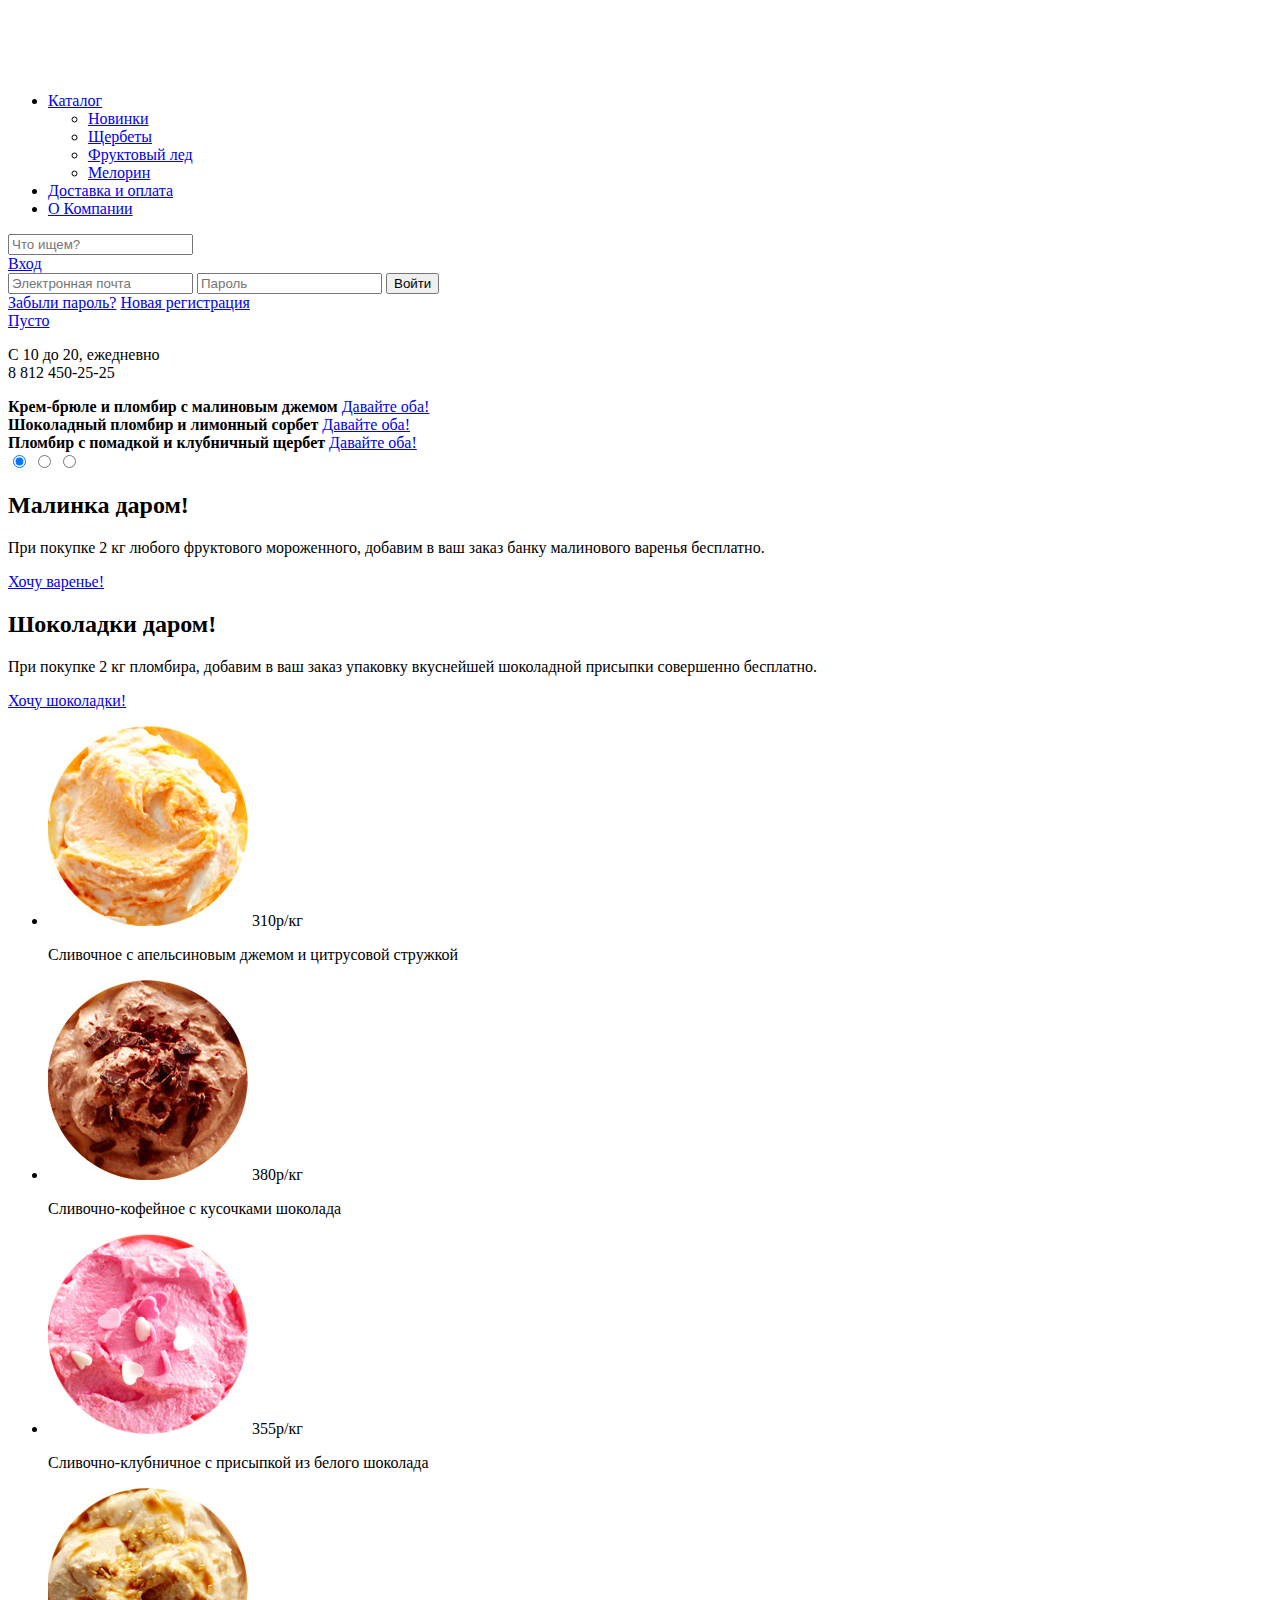
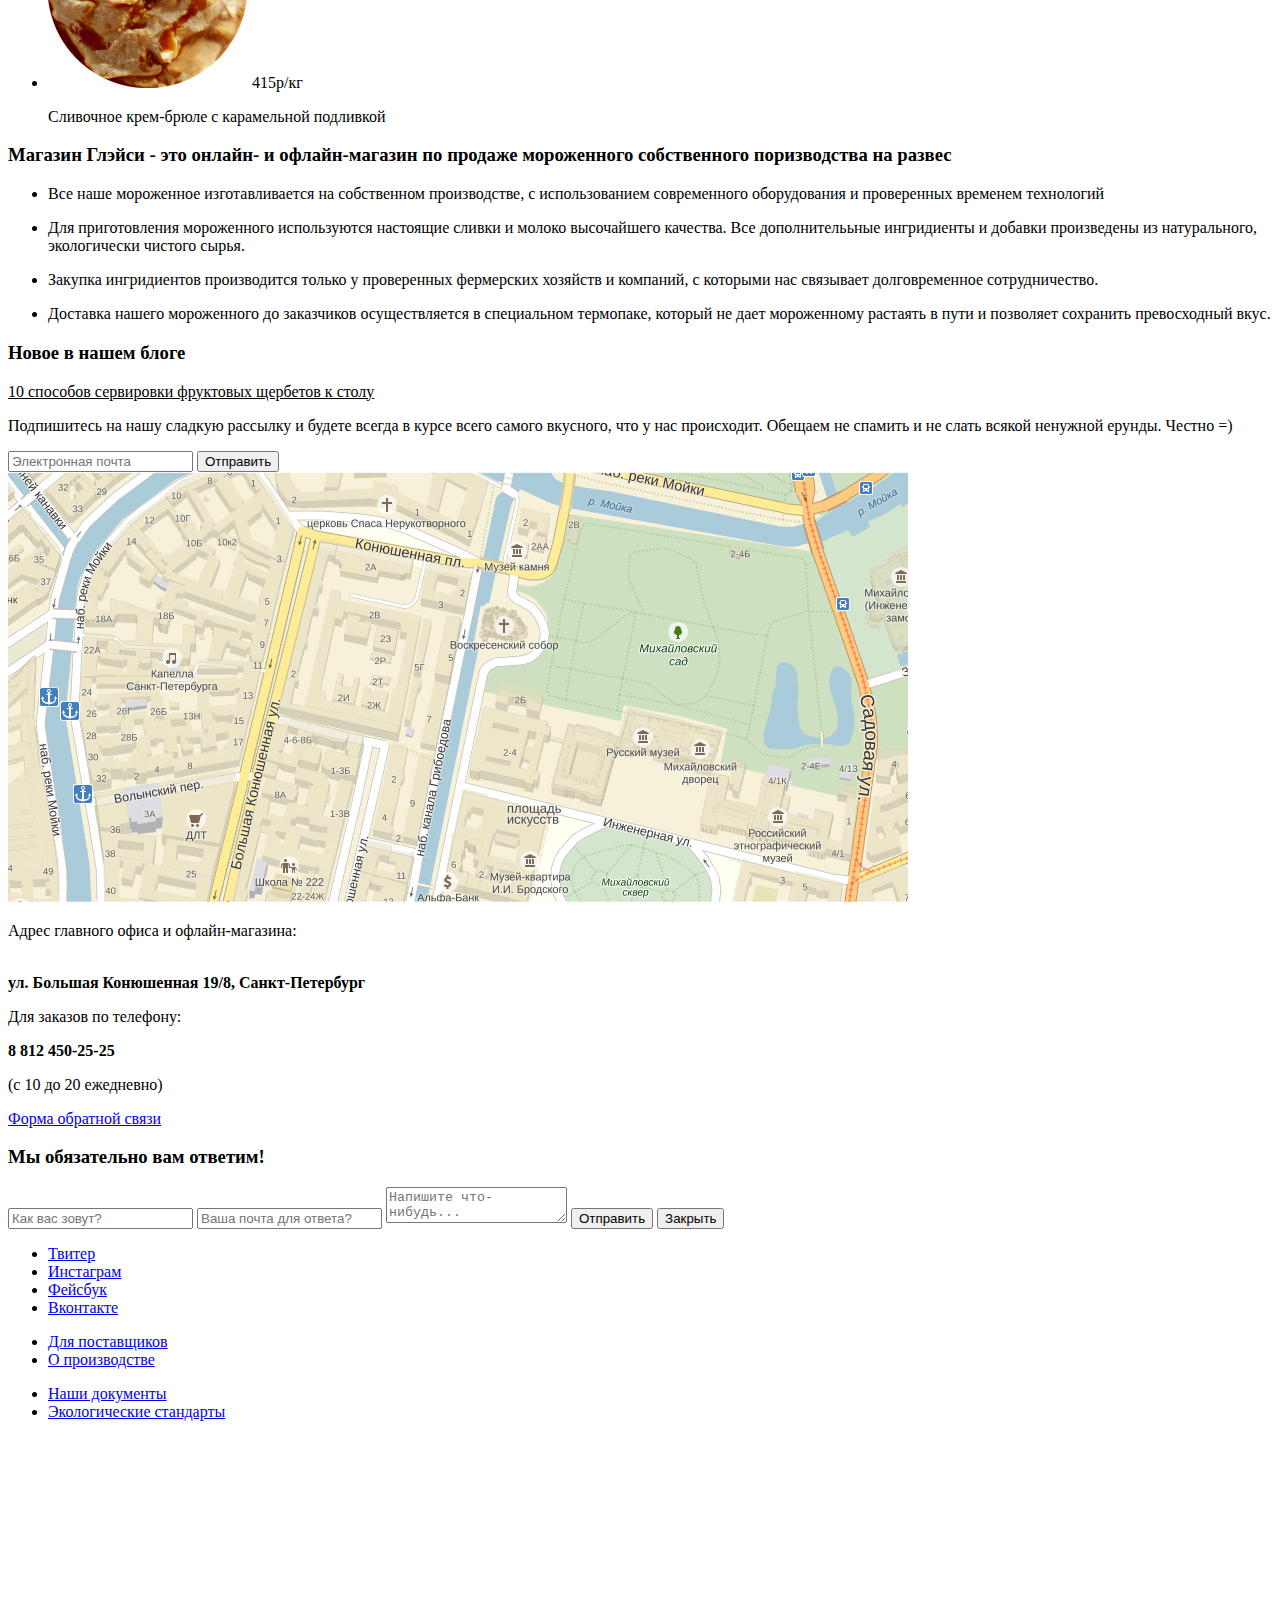
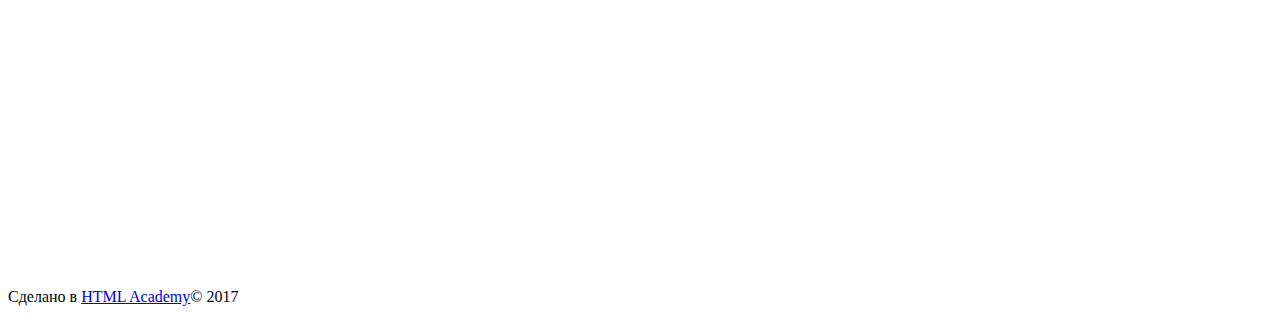
==== index.html @ ea26692b "исправила радиобаттоныы и изменила активность текущей страницы" ====
<!DOCTYPE html>
<html lang="en">
<head>
    <meta charset="UTF-8">
    <meta name="viewport" content="width=device-width, initial-scale=1.0">
    <meta http-equiv="X-UA-Compatible" content="ie=edge">
    <title>Glaccy</title>
    <link rel="stylesheet" href="css/font.css">
    <link rel="stylesheet" href="css/style.css">
</head>

<body>
    <header class="main-header">
        <nav class="main-navigation">
            <a class="main-header-logo">
                <img src="img/logo.svg" alt="Логотип «Glaccy»">
            </a>
            <ul class="site-navigation">
                <li><a href="catalog.html">Каталог</a>
                    <ul class="menu-navigation">
                        <li><a href="#">Новинки</a></li>
                        <li><a href="#">Щербеты</a></li>
                        <li><a href="#">Фруктовый лед</a></li>
                        <li><a href="#">Мелорин</a></li>
                    </ul>
                </li>    
                <li><a href="payment.html">Доставка и оплата</a></li>
                <li><a href="company.html">О Компании</a></li>
            </ul>
            <div class="user-navigation">
                <div class="user-search">
                    <a class="user-search-line" href="#"></a>
                    <div class="search-block">
                        <form action="#" method="POST">
                        <label for="search"><input type="text" name="search" placeholder="Что ищем?"></label>
                        </form>
                    </div>
                </div>
                <div class="user-login">
                    <a class="user-login-button" href="#">Вход</a> 
                        <form action="#" method="POST">
                        <label for="login-email"><input type="email" name="login-email" placeholder="Электронная почта" pattern="([A-z0-9_.-]{1,})@([A-z0-9_.-]{1,}).([A-z]{2,8})" required></label>
                        <label for="login-password"><input type="password" name="login-password" placeholder="Пароль" required></label>
                        <button type="submit">Войти</button>
                        <div class="entry">
                        <span><a href="#">Забыли пароль?</a></span>
                        <span><a href="#">Новая регистрация</a></span>
                        </div>
                        </form>       
                </div>
                <div class="user-cart">
                    <a class="user-cart-line" href="#">Пусто</a>
                </div>
                <div class="contacts-header">
                    <p>С 10 до 20, ежедневно<br><span>8 812 450-25-25</span></p>
                </div>
            </div>
        </nav>
    </header>

    <main class="container">
        <div class="slider-1">
            <b>Крем-брюле и пломбир с малиновым джемом</b>
            <a class="button" href="#">Давайте оба!</a>
        </div>
        <div class="slider-2">
            <b>Шоколадный пломбир и лимонный сорбет</b>
            <a class="button" href="#">Давайте оба!</a>
        </div>
        <div class="slider-3">
            <b>Пломбир с помадкой и клубничный щербет</b>
            <a class="button" href="#">Давайте оба!</a>
        </div>
            <div class="slider-box">
                <label for="toggle"><input type="radio" name="toggle" value="" checked></label>
                <label for="toggle"><input type="radio" name="toggle" value=""></label>
                <label for="toggle"><input type="radio" name="toggle" value=""></label>
            </div>
        <section class="features">
            <div class="features-item">
                <h2>Малинка даром!</h2>
                <p>При покупке 2 кг любого фруктового мороженного, добавим в ваш заказ банку малинового варенья бесплатно.</p>
                <a class="features-item-button" href="#">Хочу варенье!</a>
            </div>
            <div class="features-item">
                <h2>Шоколадки даром!</h2>
                <p>При покупке 2 кг пломбира, добавим в ваш заказ упаковку вкуснейшей шоколадной присыпки совершенно бесплатно.</p>
                <a class="features-item-button" href="#">Хочу шоколадки!</a>
            </div>    
        </section>

        <section class="top">
            <ul class="top-seller">
                <li>
                    <img src="img/1row/1.jpg" widht="200" height="200" alt="Сливочное с апельсиновым джемом">
                    <span class="price">310р/кг</span>
                    <p>Сливочное с апельсиновым джемом и цитрусовой стружкой</p>
                </li>
                <li>
                    <img src="img/1row/2.jpg" width="200" height="200" alt="Сливочно-кофейное">
                    <span class="price">380р/кг</span>
                    <p>Сливочно-кофейное с кусочками шоколада</p>
                </li>
                <li>
                    <img src="img/1row/3.jpg" width="200" height="200" alt="Сливочно-клубничное">
                    <span class="price">355р/кг</span>
                    <p>Сливочно-клубничное с присыпкой из белого шоколада</p>
                </li>
                <li>
                    <img src="img/1row/4.jpg" width="200" height="200" alt="Сливочное крем-брюле">
                    <span class="price">415р/кг</span>
                    <p>Сливочное крем-брюле с карамельной подливкой</p>
                </li>
            </ul>           
        </section>

        <section class="characteristic">
            <h3>Магазин Глэйси - это онлайн- и офлайн-магазин по продаже мороженного собственного поризводства на развес</h3>
            <ul class="characteristic-item">
                <li><p>Все наше мороженное изготавливается на собственном производстве, с использованием современного оборудования и проверенных временем технологий</p></li>
                <li><p>Для приготовления мороженного используются настоящие сливки и молоко высочайшего качества. Все дополнителььные ингридиенты и добавки произведены из натурального, экологически чистого сырья.</p></li>
                <li><p>Закупка ингридиентов производится только у проверенных фермерских хозяйств и компаний, с которыми нас связывает долговременное сотрудничество.</p></li>
                <li><p>Доставка нашего мороженного до заказчиков осуществляется в специальном термопаке, который не дает мороженному растаять в пути и позволяет сохранить превосходный вкус.</p></li>
            </ul>
        </section>
        <article class="lifehack">
                <h3>Новое в нашем блоге</h3>
                <p><u>10 способов сервировки фруктовых щербетов к столу</u></p>
        </article>
        <article class="subs">
            <p>Подпишитесь на нашу сладкую рассылку и будете всегда в курсе всего самого вкусного, что у нас происходит. Обещаем не спамить и не слать всякой ненужной ерунды. Честно =)</p>
            <label for="subs=email"><input type="email" name="subs-email" value="" placeholder="Электронная почта" pattern="([A-z0-9_.-]{1,})@([A-z0-9_.-]{1,}).([A-z]{2,8})"></label>
            <button type="submit">Отправить</button>
        </article>
        <div class="contacts-map">
            <div class="map">
                <img src="img/other/map.jpg" width="900" height="430" alt="карта">
            </div>
                <p>Адрес главного офиса и офлайн-магазина:</p><br>
                <b>ул. Большая Конюшенная 19/8, Санкт-Петербург</b>
                <p>Для заказов по телефону:</p>
                <b>8 812 450-25-25</b><br>
                <p>(с 10 до 20 ежедневно)</p>
            <a class="button" href="#">Форма обратной связи</a>
        </div>

        <section class="feedback">
        <h3>Мы обязательно вам ответим!</h3>    
        <form class="feedback" action="#" method="POST">
        <label for="feedback-name"><input type="text" name="feedback-name" placeholder="Как вас зовут?" required></label>
        <label for="feedback-email"><input type="email" name="feedback-email" placeholder="Ваша почта для ответа?" required pattern="([A-z0-9_.-]{1,})@([A-z0-9_.-]{1,}).([A-z]{2,8})"></label>
        <textarea placeholder="Напишите что-нибудь..."></textarea>
        <button type="submit">Отправить</button>
        <button class="modal-close" type="button">Закрыть</button>
        </form>
        </section>
    </main>

    <footer class="main-footer">
        <ul class="footer-social">
            <li><a class="social-button" href="#">Твитер</a></li>
            <li><a class="social-button" href="#">Инстаграм</a></li>
            <li><a class="social-button" href="#">Фейсбук</a></li>
            <li><a class="social-button" href="#">Вконтакте</a></li>
        </ul>
        <div class="information">
            <ul class="information-user">
                <li><a href="#">Для поставщиков</a></li>
                <li><a href="#">О производстве</a></li>
            </ul>
            <ul class="information-documents">
                <li><a href="#">Наши документы</a></li>
                <li><a href="#">Экологические стандарты</a></li>
            </ul>
        </div>
        <div class="footer-copyright>">
            <a href="#" class="copyright-logo">
                <img src="img/logo-htmlacademy.svg" alt="Логотип HTMLACADEMY">
            </a>
            <p>Сделано в <a href="http://www.htmlacademy.ru">HTML Academy</a>© 2017</p>
        </div>    
    </footer>
    
</body>
</html>
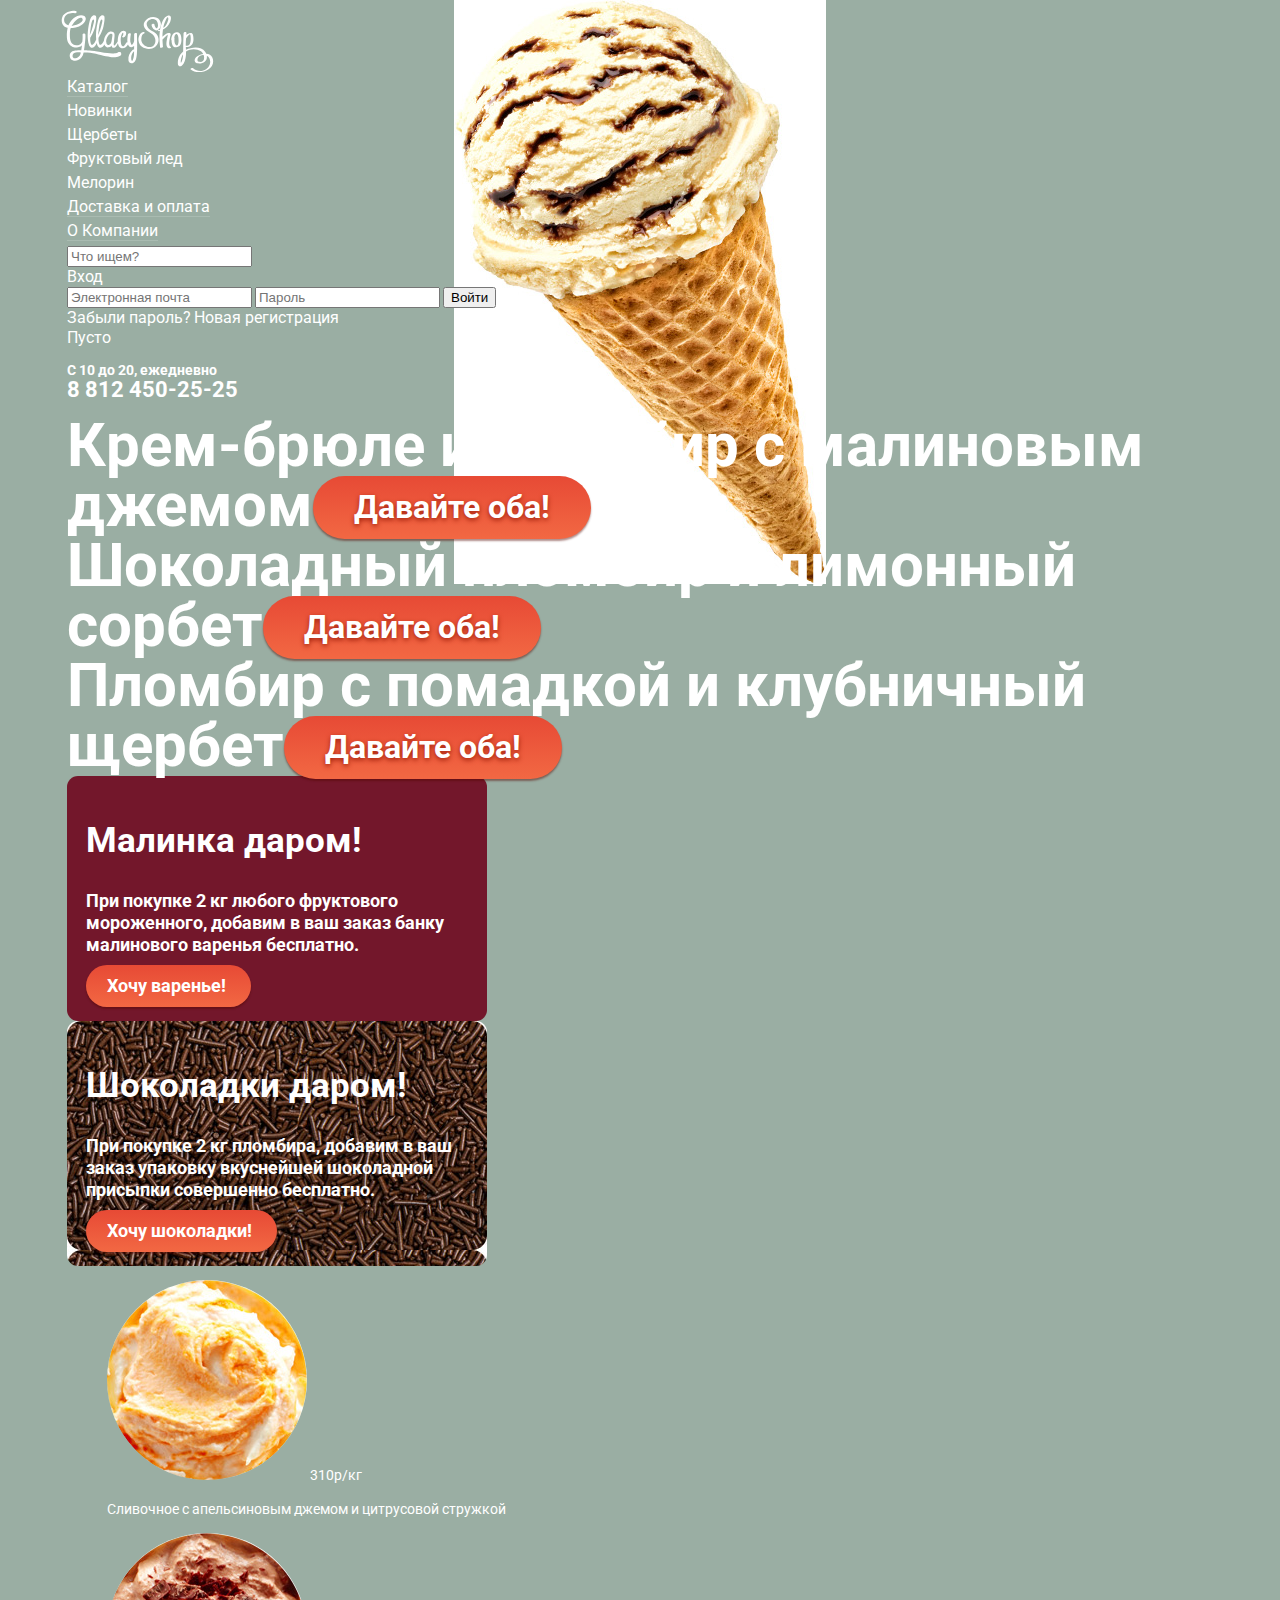
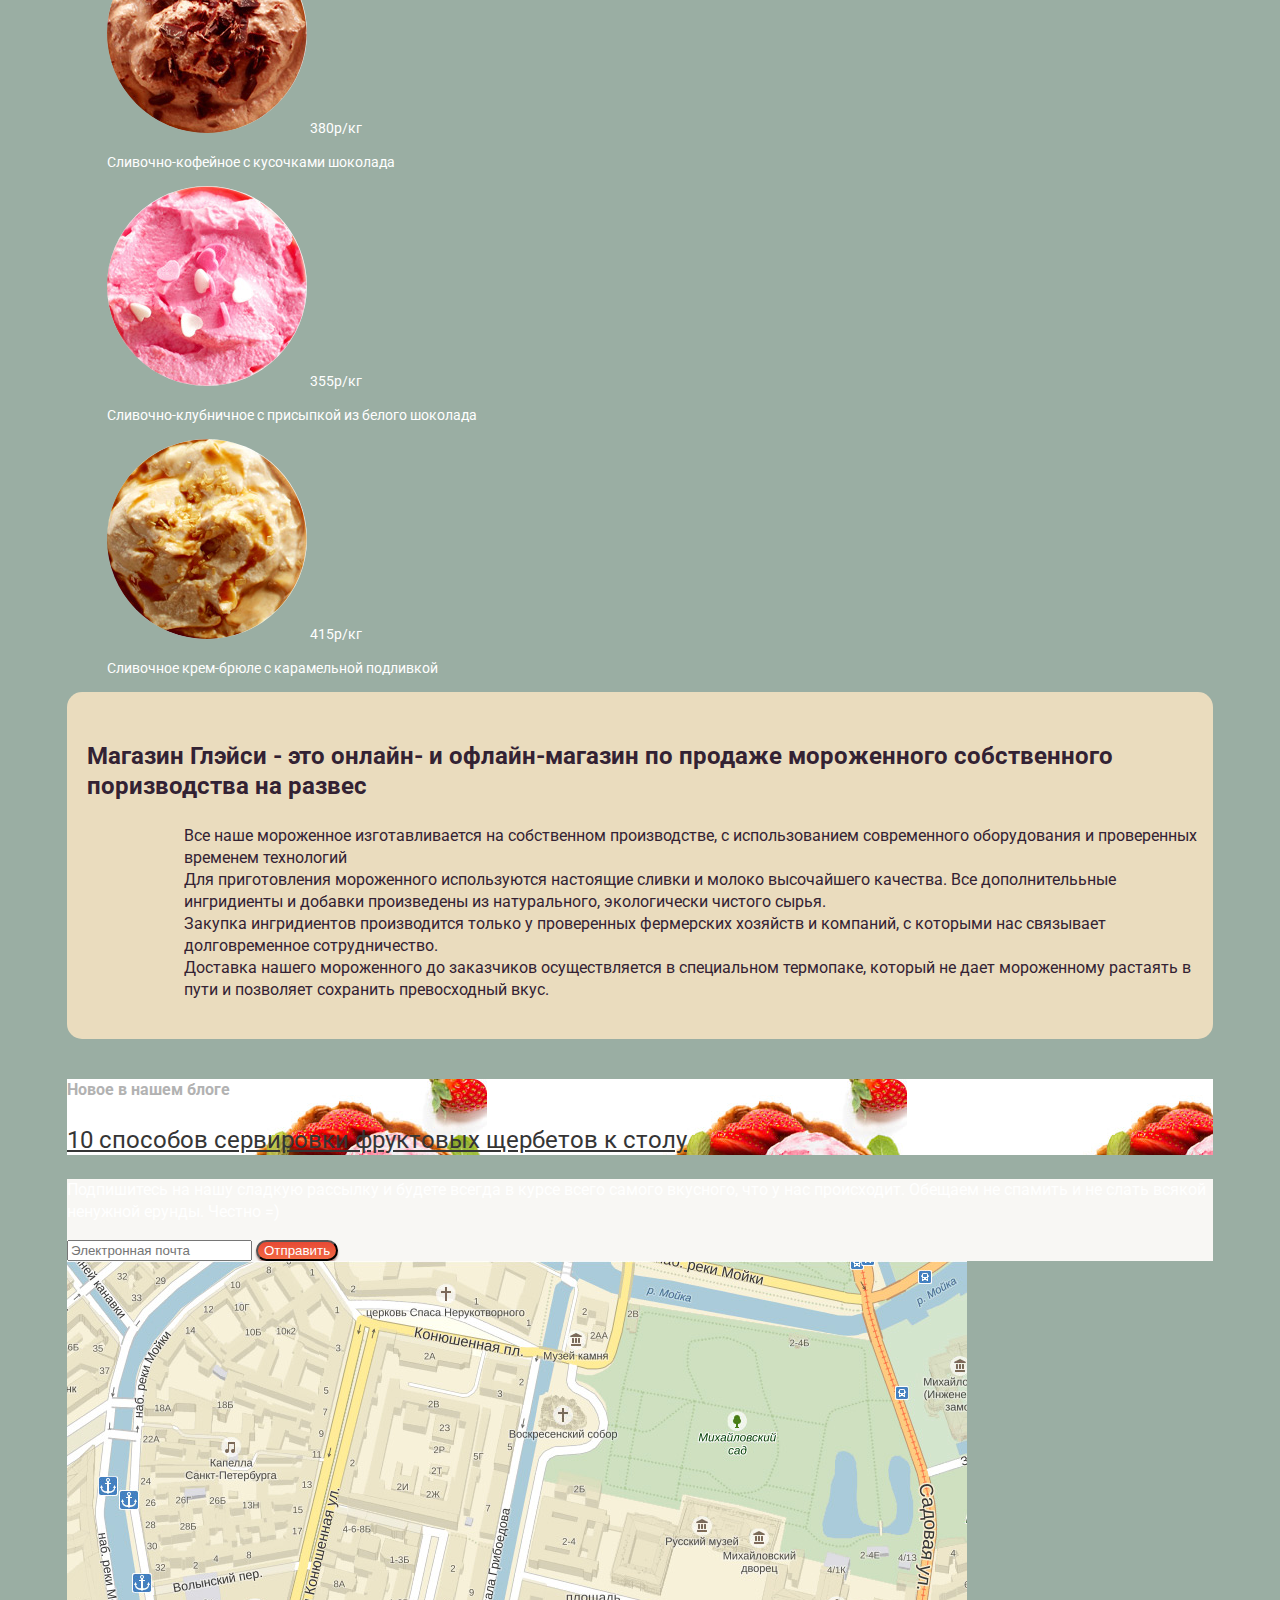
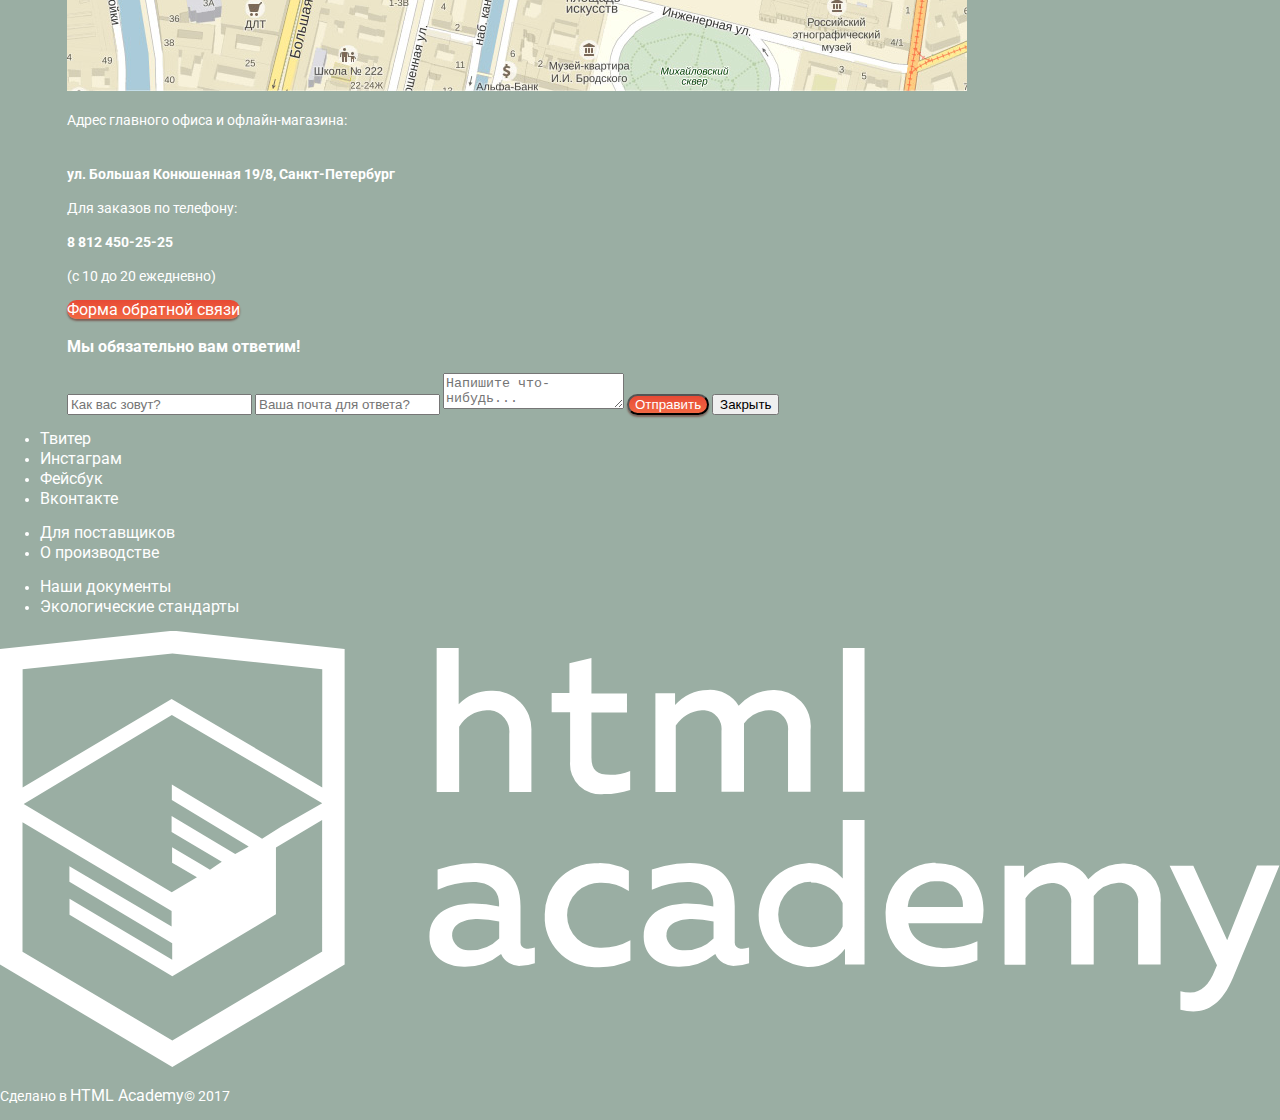
==== commit ce12289d: "добавила картинки, шрифты, normalize.css" ====
--- a/index.html
+++ b/index.html
@@ -5,27 +5,33 @@
     <meta name="viewport" content="width=device-width, initial-scale=1.0">
     <meta http-equiv="X-UA-Compatible" content="ie=edge">
     <title>Glaccy</title>
-    <link rel="stylesheet" href="css/font.css">
+    <!-- <link rel="stylesheet" href="css/normalize.css">-->
     <link rel="stylesheet" href="css/style.css">
+    <link href="https://fonts.googleapis.com/css?family=Roboto" rel="stylesheet">
+    <link href="https://fonts.googleapis.com/css?family=Roboto:500" rel="stylesheet">
+    <link href="https://fonts.googleapis.com/css?family=Roboto:700" rel="stylesheet">
 </head>
-
 <body>
-    <header class="main-header">
+    <input type="radio" class="slider-input" id="sld-1" name="toggle" value="" checked>
+    <input type="radio" class="slider-input" id="sld-2" name="toggle" value="">
+    <input type="radio" class="slider-input" id="sld-3" name="toggle" value="">
+    <div class="site-wrapper">
+    <header class="main-header container">
         <nav class="main-navigation">
             <a class="main-header-logo">
-                <img src="img/logo.svg" alt="Логотип «Glaccy»">
+                <img src="img/logo.svg" width="153" height="63" alt="Логотип «Glaccy»">
             </a>
             <ul class="site-navigation">
-                <li><a href="catalog.html">Каталог</a>
+                <li><a class="active" href="catalog.html">Каталог</a>
                     <ul class="menu-navigation">
-                        <li><a href="#">Новинки</a></li>
-                        <li><a href="#">Щербеты</a></li>
-                        <li><a href="#">Фруктовый лед</a></li>
-                        <li><a href="#">Мелорин</a></li>
+                        <li><a class="menu-novelty" href="#">Новинки</a></li>
+                        <li><a class="menu-sorbet" href="#">Щербеты</a></li>
+                        <li><a class="menu-fruitace" href="#">Фруктовый лед</a></li>
+                        <li><a class="menu-melorin" href="#">Мелорин</a></li>
                     </ul>
                 </li>    
-                <li><a href="payment.html">Доставка и оплата</a></li>
-                <li><a href="company.html">О Компании</a></li>
+                <li><a class="active" href="payment.html">Доставка и оплата</a></li>
+                <li><a class="active" href="company.html">О Компании</a></li>
             </ul>
             <div class="user-navigation">
                 <div class="user-search">
@@ -56,10 +62,10 @@
                 </div>
             </div>
         </nav>
-    </header>
-
-    <main class="container">
-        <div class="slider-1">
+    </header>    
+    <main class="main container">
+        <div class="slider-container">
+            <div class="slider-1">
             <b>Крем-брюле и пломбир с малиновым джемом</b>
             <a class="button" href="#">Давайте оба!</a>
         </div>
@@ -71,24 +77,24 @@
             <b>Пломбир с помадкой и клубничный щербет</b>
             <a class="button" href="#">Давайте оба!</a>
         </div>
-            <div class="slider-box">
-                <label for="toggle"><input type="radio" name="toggle" value="" checked></label>
-                <label for="toggle"><input type="radio" name="toggle" value=""></label>
-                <label for="toggle"><input type="radio" name="toggle" value=""></label>
-            </div>
-        <section class="features">
-            <div class="features-item">
+        <div class="slider-switches">
+            <label for="sld-1"></label>
+            <label for="sld-2"></label>
+            <label for="sld-3"></label>
+        </div>   
+    </div>
+        <div class="features">
+            <section class="features-item">
                 <h2>Малинка даром!</h2>
                 <p>При покупке 2 кг любого фруктового мороженного, добавим в ваш заказ банку малинового варенья бесплатно.</p>
-                <a class="features-item-button" href="#">Хочу варенье!</a>
-            </div>
-            <div class="features-item">
+                <a class="features-button" href="#">Хочу варенье!</a>
+            </section>
+            <section class="features-item">
                 <h2>Шоколадки даром!</h2>
                 <p>При покупке 2 кг пломбира, добавим в ваш заказ упаковку вкуснейшей шоколадной присыпки совершенно бесплатно.</p>
-                <a class="features-item-button" href="#">Хочу шоколадки!</a>
-            </div>    
-        </section>
-
+                <a class="features-button" href="#">Хочу шоколадки!</a>
+            </section>    
+        </div>
         <section class="top">
             <ul class="top-seller">
                 <li>
@@ -113,7 +119,6 @@
                 </li>
             </ul>           
         </section>
-
         <section class="characteristic">
             <h3>Магазин Глэйси - это онлайн- и офлайн-магазин по продаже мороженного собственного поризводства на развес</h3>
             <ul class="characteristic-item">
@@ -130,7 +135,7 @@
         <article class="subs">
             <p>Подпишитесь на нашу сладкую рассылку и будете всегда в курсе всего самого вкусного, что у нас происходит. Обещаем не спамить и не слать всякой ненужной ерунды. Честно =)</p>
             <label for="subs=email"><input type="email" name="subs-email" value="" placeholder="Электронная почта" pattern="([A-z0-9_.-]{1,})@([A-z0-9_.-]{1,}).([A-z]{2,8})"></label>
-            <button type="submit">Отправить</button>
+            <button class="subs-button" type="submit">Отправить</button>
         </article>
         <div class="contacts-map">
             <div class="map">
@@ -141,21 +146,19 @@
                 <p>Для заказов по телефону:</p>
                 <b>8 812 450-25-25</b><br>
                 <p>(с 10 до 20 ежедневно)</p>
-            <a class="button" href="#">Форма обратной связи</a>
+            <a class="form-button" href="#">Форма обратной связи</a>
         </div>
-
         <section class="feedback">
         <h3>Мы обязательно вам ответим!</h3>    
         <form class="feedback" action="#" method="POST">
         <label for="feedback-name"><input type="text" name="feedback-name" placeholder="Как вас зовут?" required></label>
         <label for="feedback-email"><input type="email" name="feedback-email" placeholder="Ваша почта для ответа?" required pattern="([A-z0-9_.-]{1,})@([A-z0-9_.-]{1,}).([A-z]{2,8})"></label>
         <textarea placeholder="Напишите что-нибудь..."></textarea>
-        <button type="submit">Отправить</button>
+        <button class="button" type="submit">Отправить</button>
         <button class="modal-close" type="button">Закрыть</button>
         </form>
         </section>
     </main>
-
     <footer class="main-footer">
         <ul class="footer-social">
             <li><a class="social-button" href="#">Твитер</a></li>
@@ -173,6 +176,7 @@
                 <li><a href="#">Экологические стандарты</a></li>
             </ul>
         </div>
+
         <div class="footer-copyright>">
             <a href="#" class="copyright-logo">
                 <img src="img/logo-htmlacademy.svg" alt="Логотип HTMLACADEMY">
@@ -180,6 +184,6 @@
             <p>Сделано в <a href="http://www.htmlacademy.ru">HTML Academy</a>© 2017</p>
         </div>    
     </footer>
-    
+    </div>
 </body>
 </html>--- a/css/style.css
+++ b/css/style.css
@@ -0,0 +1,277 @@
+
+body {
+    margin: 0;
+    padding: 0;
+
+    font-family: "Roboto", Arial, sans-serif;
+    font-size: 14px;
+    line-height: 20px;
+    color: #fff;
+    font-weight: normal;
+    background-color: rgba(154, 174, 163, 1);
+}
+
+body > input[type="radio"] {
+    display: none;
+}
+
+.site-wrapper {
+    background-color: rgba(154, 174, 163, 1);
+    background-image: url("../img/other/ice-cream-1.jpg");
+    background-repeat: no-repeat;
+    background-position: top center;
+}
+
+.site-wrapper::before,
+.site-wrapper::after {
+    content: "";
+    visibility: hidden;
+}
+
+.site-wrapper::before,
+.site-wrapper::after {
+    background-color: inherit;
+    background-image: url("../img/other/ice-cream-2.jpg");
+}
+
+.site-wrapper::after {
+    background-color: inherit;
+    background-image: url("../img/ice-creams-3.jpg")
+}
+
+a {
+    font-size: 16px;
+    line-height: 18px;
+    color: white;
+    
+    text-decoration: none;
+}
+
+.active {
+    border-bottom: 1px solid #a9bbb1;
+}
+
+.main-header {
+    padding: 0px;
+    padding-top: 10px;
+    min-height: 35px;
+}
+
+.main-header img {
+    width: 153;
+    height: 63px;
+    margin-left: -6px;
+}
+
+.main-navigation {
+    width: 688px;
+    margin-right: 13px;
+}
+
+.main-navigation ul {
+    margin: 0;
+    padding: 0;
+    font-size: 0;
+}
+
+.main-navigation li {
+    position: relative;
+    min-height: 18px;
+    vertical-align: top;
+}
+
+.main-navigation a {
+    padding: 0px;
+    font-size: 16px;
+    line-height: 18px;
+}
+
+.site-navigation,
+.user-navigation {
+    list-style: none;
+}
+
+.site-navigation a,
+.user-navigation a {
+    color: #fff;
+}
+
+.site-navigation a:hover,
+.site-navigation a:focus,
+.user-navigation a:hover,
+.user-navigation a:focus {
+    color: #000;
+    background-color: #fff;
+} 
+
+.menu-navigation a:hover,
+.menu-navigation a:focus {
+    background-color: rgba(251, 222, 216, 1);
+}
+
+.menu-navigation a:active {
+    background-color: rgba(247, 181, 165, 1);
+} 
+
+
+
+.site-navigation .active:active {
+    color: #000;
+    background-color: #fff;
+    box-shadow: inset 0 1px 1px 1px grey;
+}
+
+.contacts-header p {
+    font-family: "Roboto", Arial, sans-serif;
+    font-size: 14px;
+    line-height: 16px;
+    font-weight: bold;
+}
+
+.contacts-header span {
+    font-family: "Roboto", Arial, sans-serif;
+    font-size: 22px;
+    line-height: 24px;
+    font-weight: bold; 
+}
+
+.slider-1 b,
+.slider-2 b,
+.slider-3 b {
+    font-family: "Roboto", Arial, sans-serif;
+    font-size: 60px;
+    line-height: 60px;
+    font-weight: bold;
+}
+
+.slider-1 .button,
+.slider-2 .button,
+.slider-3 .button {
+    font-family: "Roboto", Arial, sans-serif;
+    font-size: 32px;
+    line-height: 44px;
+    font-weight: 700;
+    color: #fff;
+    background-color: rgba(236, 88, 60, 1);
+    width: 216px;
+    text-shadow: 0px 2px 5px #a0200b;
+    min-height: 31px;
+    position: absolute;
+    padding: 9px 31px 10px 31px;
+}
+
+.button, .features-button, .subs-button, .form-button {
+    text-align: center;
+    background-color: inherit;
+    background-image: linear-gradient(#e74a35, #f26843);
+    border-radius: 50px;
+    box-shadow: 0px 2px 2px 0px rgba(67, 6, 0, 0.36);
+    color: #fff;
+    box-shadow: 0px 2px 2px 0px rgba(85, 8, 0, 0.46);
+}
+
+.features-item {
+    width: 380px;
+    min-height: 190px;
+    padding: 15px 21px 23px 19px;
+}
+
+.features-item:first-child {
+   background-color: #73172b;
+   background-image: url("../img/other/rasberry2.jpg");
+   border-radius: 11px;
+}
+
+.features-item h2 {
+    font-family: "Roboto", Arial, sans-serif;
+    font-size: 35px;
+    line-height: 41px;
+    font-weight: bold;
+}
+
+.features-item p {
+    font-family: "Roboto", Arial, sans-serif;
+    font-size: 18px;
+    line-height: 22px;
+    font-weight: bold;  
+}
+
+.features-item:last-child {
+    background-color: #3a2217;
+    background-image: url("../img/other/choco.jpg");
+    border-radius: 11px;
+}
+
+.features-button {
+    font-size: 18px;
+    line-height: 24px;
+    font-weight: 700;
+    text-align: center;
+    min-height: 24px;
+    padding: 10px 25px 11px 21px;
+}
+
+.top-seller li {
+    list-style: none;
+}
+
+.top-seller li img {
+    border-radius: 50%;
+}
+
+.characteristic {
+    margin-bottom: 40px;
+    padding: 25px 15px 22px 20px;
+    font-size: 16px;
+    line-height: 22px;
+    color: #323;
+    background-color: #eadcbe;
+    background-image: url("../img/other/vaffl.jpg");
+    background-repeat: repeat-x;
+    min-height: 246px;
+    border-radius: 15px;
+}
+
+.characteristic p {
+    margin: 0;
+    padding-left: 57px;
+    background-repeat: no-repeat;
+}
+
+.characteristic h3 {
+    font-size: 24px;
+    line-height: 30px;
+}
+
+.characteristic li {
+    list-style: none;
+}
+
+.lifehack {
+    color: rgb(53, 53, 53);
+    background-image: url("../img/other/strawberry.jpg");
+}
+
+.lifehack h3 {
+    font-size: 16px;
+    line-height: 22px;
+    color: rgb(178, 178, 178);
+}
+
+.lifehack p {
+    font-size: 24px;
+    line-height: 30px;
+}
+
+.subs {
+    font-size: 16px;
+    line-height: 22px;
+    background-color: #f8f7f4;
+    background-image: url("../img/other/newsletter-mail.png");
+}
+
+.container {
+    width: 1146px;
+    margin: 0 auto;
+  }
+  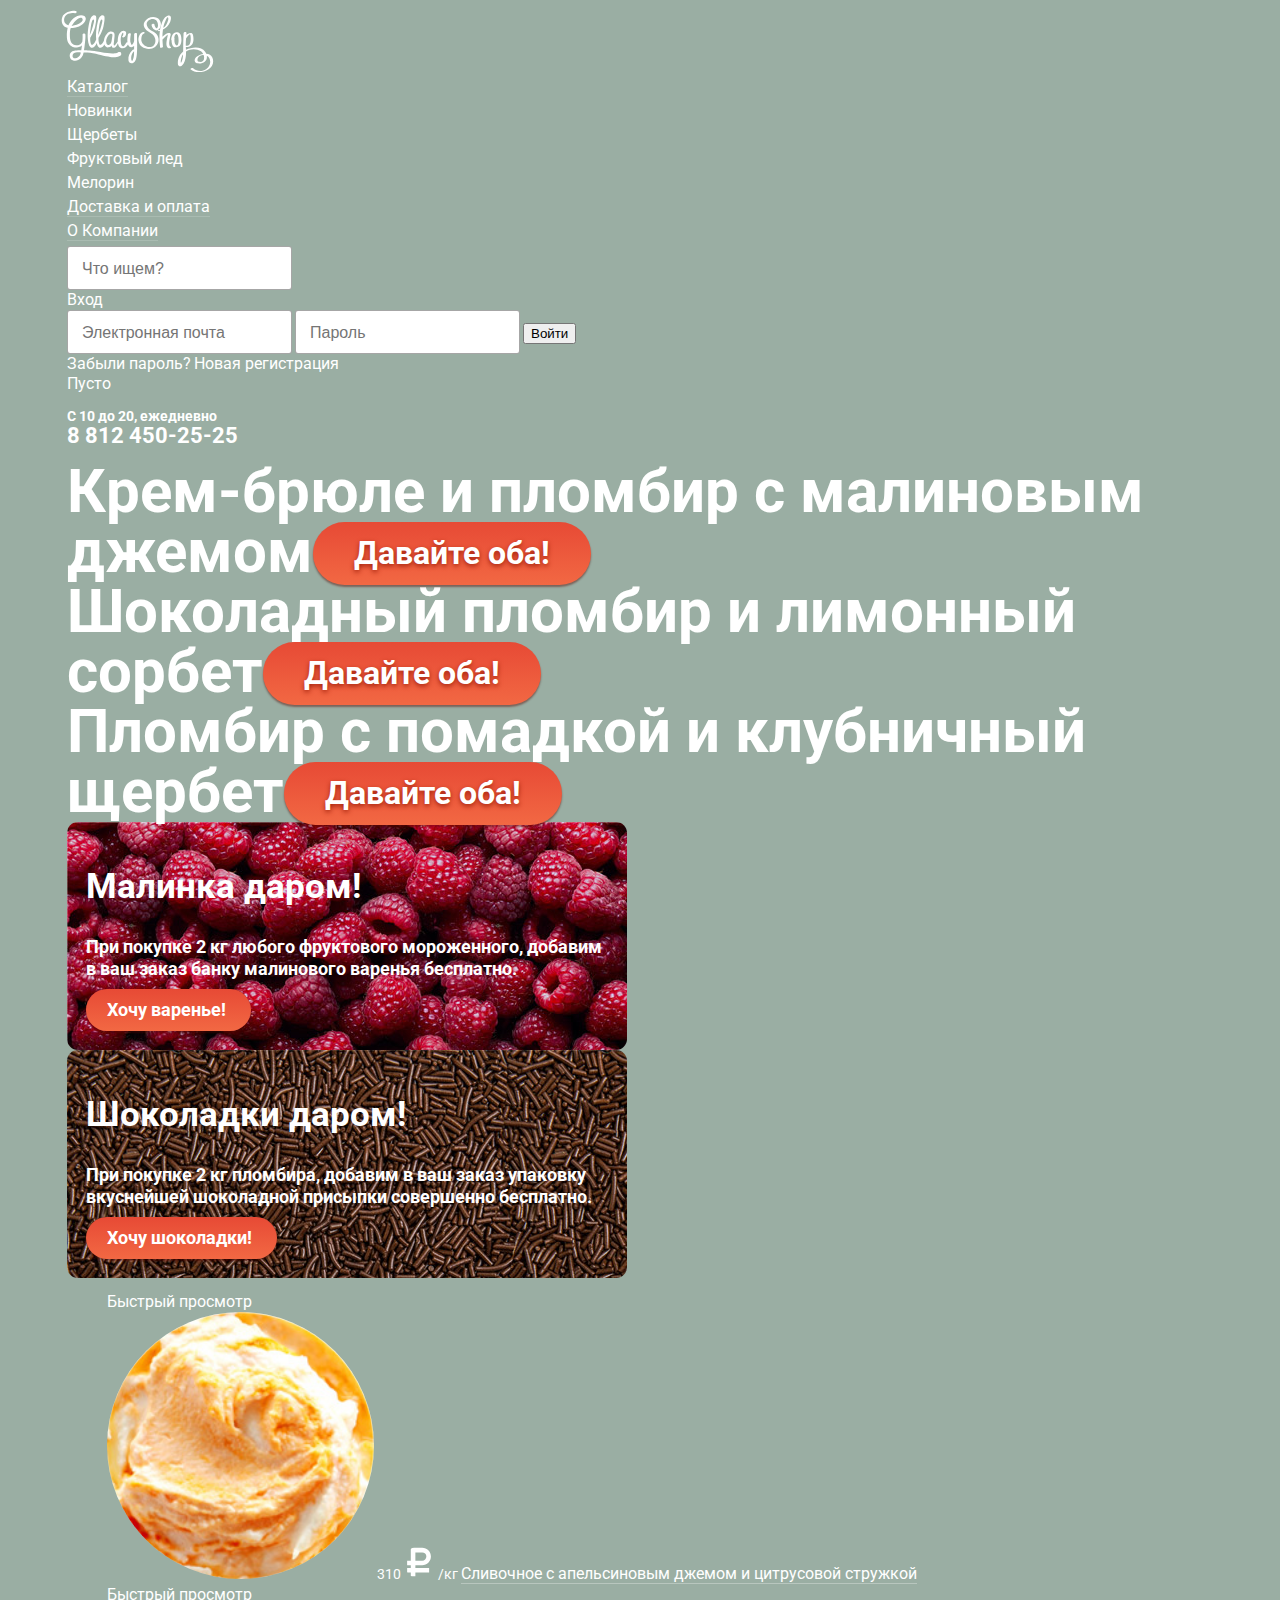
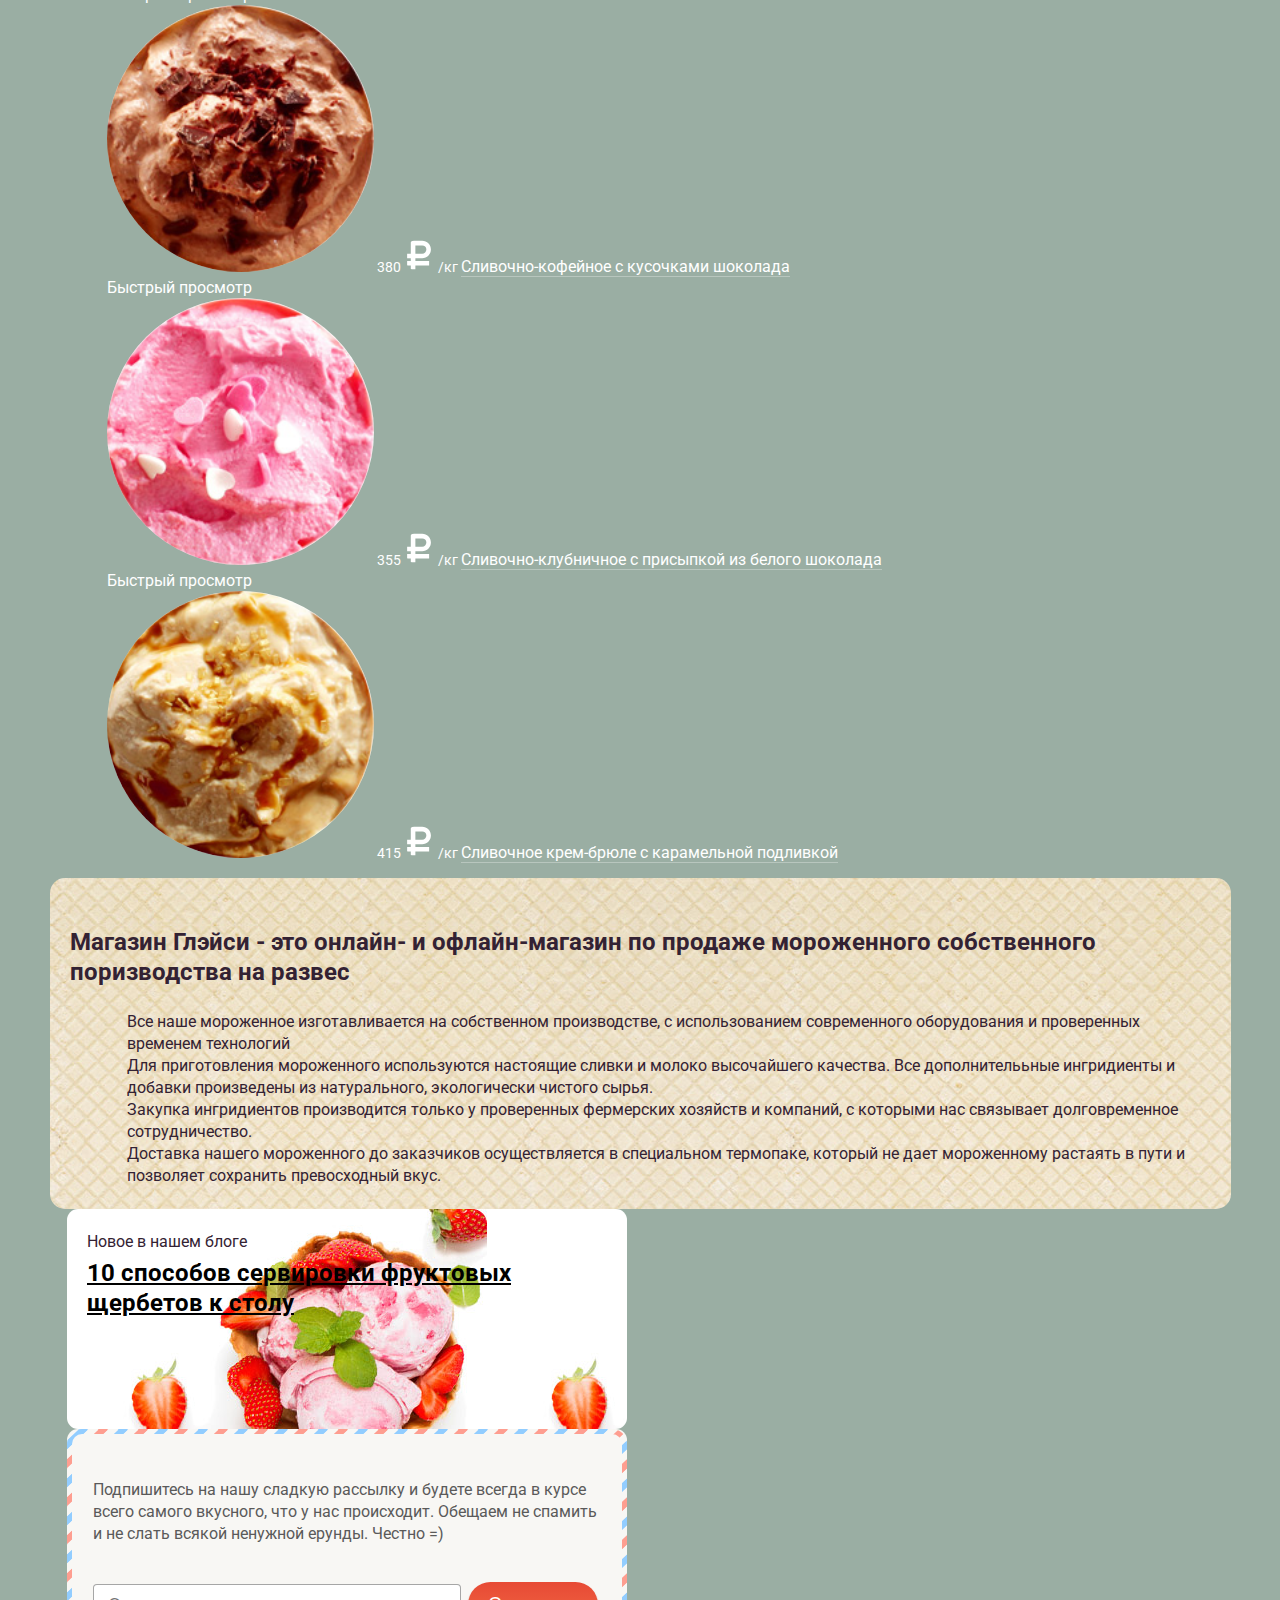
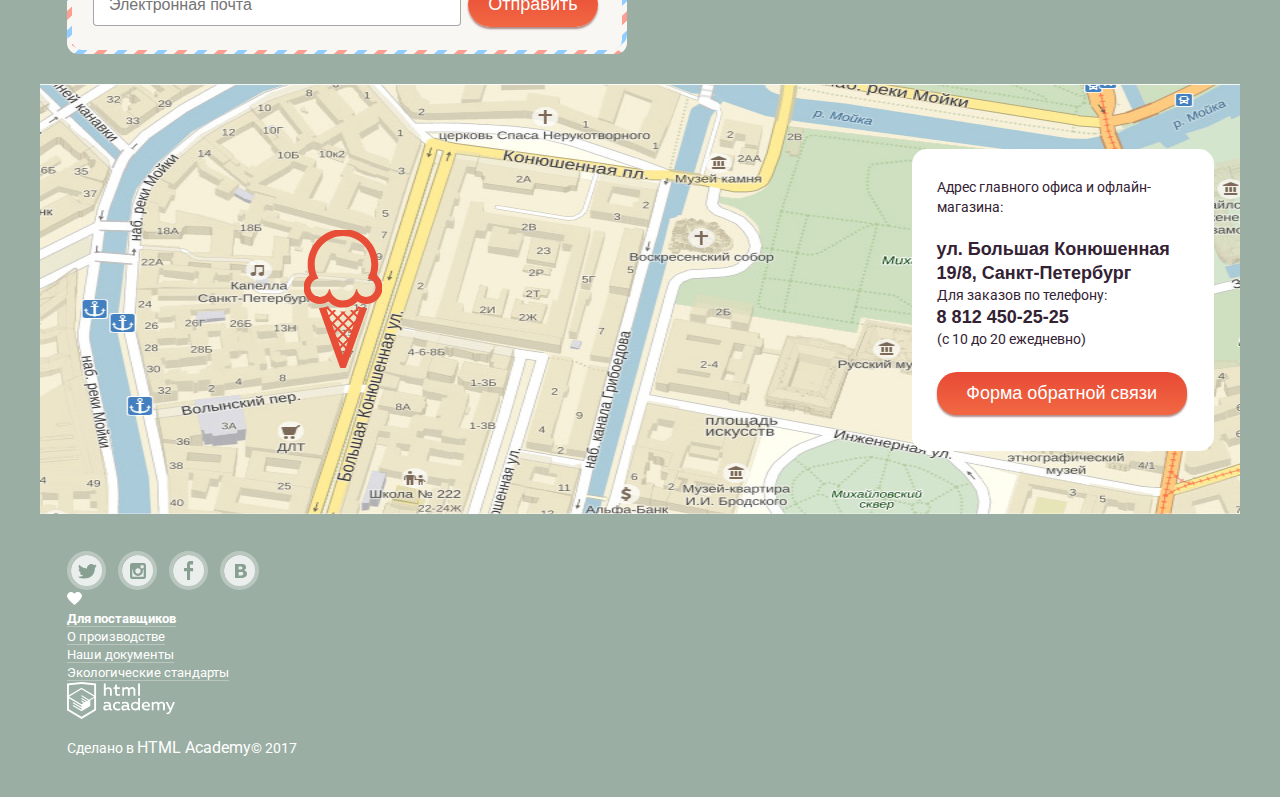
==== commit feb5978e: "добавила декоративные картинки, дополнительная верстка" ====
--- a/index.html
+++ b/index.html
@@ -63,8 +63,8 @@
             </div>
         </nav>
     </header>    
-    <main class="main container">
-        <div class="slider-container">
+    <main class="main">
+        <div class="slider-container container">
             <div class="slider-1">
             <b>Крем-брюле и пломбир с малиновым джемом</b>
             <a class="button" href="#">Давайте оба!</a>
@@ -83,7 +83,7 @@
             <label for="sld-3"></label>
         </div>   
     </div>
-        <div class="features">
+        <div class="features container">
             <section class="features-item">
                 <h2>Малинка даром!</h2>
                 <p>При покупке 2 кг любого фруктового мороженного, добавим в ваш заказ банку малинового варенья бесплатно.</p>
@@ -95,94 +95,129 @@
                 <a class="features-button" href="#">Хочу шоколадки!</a>
             </section>    
         </div>
-        <section class="top">
+        <section class="top container">
             <ul class="top-seller">
-                <li>
-                    <img src="img/1row/1.jpg" widht="200" height="200" alt="Сливочное с апельсиновым джемом">
-                    <span class="price">310р/кг</span>
-                    <p>Сливочное с апельсиновым джемом и цитрусовой стружкой</p>
-                </li>
-                <li>
-                    <img src="img/1row/2.jpg" width="200" height="200" alt="Сливочно-кофейное">
-                    <span class="price">380р/кг</span>
-                    <p>Сливочно-кофейное с кусочками шоколада</p>
-                </li>
-                <li>
-                    <img src="img/1row/3.jpg" width="200" height="200" alt="Сливочно-клубничное">
-                    <span class="price">355р/кг</span>
-                    <p>Сливочно-клубничное с присыпкой из белого шоколада</p>
-                </li>
-                <li>
-                    <img src="img/1row/4.jpg" width="200" height="200" alt="Сливочное крем-брюле">
-                    <span class="price">415р/кг</span>
-                    <p>Сливочное крем-брюле с карамельной подливкой</p>
+                <li class="top-hover">
+                    <a class="button-top-hover" href="#">Быстрый просмотр</a>
+                    <div class="top-hover-content">
+                    <img src="img/1row/1.jpg" widht="267" height="267" alt="Сливочное с апельсиновым джемом">
+                    <span class="top-price">310
+                        <img src="img/ruble.svg" width="31" height="33" alt="Рубль">
+                        /кг</span>
+                    <a href="#">Сливочное с апельсиновым джемом и цитрусовой стружкой</a>
+                </div>
+                </li>
+                <li class="top-hover">
+                    <a class="button-top-hover" href="#">Быстрый просмотр</a>
+                    <div class="top-hover-content">
+                    <img src="img/1row/2.jpg" width="267" height="267" alt="Сливочно-кофейное">
+                    <span class="top-price">380
+                        <img src="img/ruble.svg" width="31" height="33" alt="Рубль">
+                        /кг</span>
+                    <a href="#">Сливочно-кофейное с кусочками шоколада</a>
+                </div>
+                </li>
+                <li class="top-hover">
+                    <a class="button-top-hover" href="#">Быстрый просмотр</a>
+                    <div class="top-hover-content">
+                    <img src="img/1row/3.jpg" width="267" height="267" alt="Сливочно-клубничное">
+                    <span class="top-price">355
+                        <img src="img/ruble.svg" width="31" height="33" alt="Рубль">    
+                        /кг</span>
+                    <a href="#">Сливочно-клубничное с присыпкой из белого шоколада</a>
+                </div>
+                </li>
+                <li class="top-hover">
+                    <a class="button-top-hover" href="#">Быстрый просмотр</a>
+                    <div class="top-hover-content">
+                    <img src="img/1row/4.jpg" width="267" height="267" alt="Сливочное крем-брюле">
+                    <span class="top-price">415
+                        <img src="img/ruble.svg" width="31" height="33" alt="Рубль">
+                        /кг</span>
+                    <a href="#">Сливочное крем-брюле с карамельной подливкой</a>
+                </div>
                 </li>
             </ul>           
         </section>
-        <section class="characteristic">
+        <section class="characteristic container">
             <h3>Магазин Глэйси - это онлайн- и офлайн-магазин по продаже мороженного собственного поризводства на развес</h3>
-            <ul class="characteristic-item">
-                <li><p>Все наше мороженное изготавливается на собственном производстве, с использованием современного оборудования и проверенных временем технологий</p></li>
-                <li><p>Для приготовления мороженного используются настоящие сливки и молоко высочайшего качества. Все дополнителььные ингридиенты и добавки произведены из натурального, экологически чистого сырья.</p></li>
-                <li><p>Закупка ингридиентов производится только у проверенных фермерских хозяйств и компаний, с которыми нас связывает долговременное сотрудничество.</p></li>
-                <li><p>Доставка нашего мороженного до заказчиков осуществляется в специальном термопаке, который не дает мороженному растаять в пути и позволяет сохранить превосходный вкус.</p></li>
-            </ul>
-        </section>
+            <div class="characteristic-item">
+                <p>Все наше мороженное изготавливается на собственном производстве, с использованием современного оборудования и проверенных временем технологий</p>
+                <p>Для приготовления мороженного используются настоящие сливки и молоко высочайшего качества. Все дополнителььные ингридиенты и добавки произведены из натурального, экологически чистого сырья.</p>
+                <p>Закупка ингридиентов производится только у проверенных фермерских хозяйств и компаний, с которыми нас связывает долговременное сотрудничество.</p>
+                <p>Доставка нашего мороженного до заказчиков осуществляется в специальном термопаке, который не дает мороженному растаять в пути и позволяет сохранить превосходный вкус.</p>
+            </div>
+        </section>
+        <div class="container">
         <article class="lifehack">
                 <h3>Новое в нашем блоге</h3>
-                <p><u>10 способов сервировки фруктовых щербетов к столу</u></p>
+                <a class="bright" href="#">10 способов сервировки фруктовых щербетов к столу</a>
         </article>
         <article class="subs">
+            <div class="wrap">
             <p>Подпишитесь на нашу сладкую рассылку и будете всегда в курсе всего самого вкусного, что у нас происходит. Обещаем не спамить и не слать всякой ненужной ерунды. Честно =)</p>
-            <label for="subs=email"><input type="email" name="subs-email" value="" placeholder="Электронная почта" pattern="([A-z0-9_.-]{1,})@([A-z0-9_.-]{1,}).([A-z]{2,8})"></label>
+            <form action="#" method="GET">
+            <input type="email" id="subs-email" name="subs-email" value="" placeholder="Электронная почта" pattern="([A-z0-9_.-]{1,})@([A-z0-9_.-]{1,}).([A-z]{2,8})"><label for="subs-email"></label>
             <button class="subs-button" type="submit">Отправить</button>
+            </form>
+            </div>
         </article>
+        </div>
         <div class="contacts-map">
             <div class="map">
-                <img src="img/other/map.jpg" width="900" height="430" alt="карта">
-            </div>
+                <img src="img/other/map.jpg" width="1200" height="430" alt="map">
+            <div class="map-info">
                 <p>Адрес главного офиса и офлайн-магазина:</p><br>
                 <b>ул. Большая Конюшенная 19/8, Санкт-Петербург</b>
                 <p>Для заказов по телефону:</p>
                 <b>8 812 450-25-25</b><br>
                 <p>(с 10 до 20 ежедневно)</p>
-            <a class="form-button" href="#">Форма обратной связи</a>
-        </div>
-        <section class="feedback">
-        <h3>Мы обязательно вам ответим!</h3>    
-        <form class="feedback" action="#" method="POST">
-        <label for="feedback-name"><input type="text" name="feedback-name" placeholder="Как вас зовут?" required></label>
-        <label for="feedback-email"><input type="email" name="feedback-email" placeholder="Ваша почта для ответа?" required pattern="([A-z0-9_.-]{1,})@([A-z0-9_.-]{1,}).([A-z]{2,8})"></label>
-        <textarea placeholder="Напишите что-нибудь..."></textarea>
-        <button class="button" type="submit">Отправить</button>
-        <button class="modal-close" type="button">Закрыть</button>
-        </form>
-        </section>
+            <a class="form-button btn" href="#">Форма обратной связи</a>
+            </div>  
+           <!-- <div class="overlay"></div>
+          <section class="feedback feedback-show">
+          <h3>Мы обязательно вам ответим!</h3>    
+          <form action="#" method="GET">
+              <div class="input-field">
+              <input type="text" id="feedback-name" name="feedback-name" placeholder="Как вас зовут?" required>
+              <label for="feedback-name"></label>
+              </div>
+              <div class="input-field">        
+              <input type="email" id="feedback-email" name="feedback-email" placeholder="Ваша почта для ответа?" required pattern="([A-z0-9_.-]{1,})@([A-z0-9_.-]{1,}).([A-z]{2,8})">
+              <label for="feedback-email"></label>
+              </div>
+              <div class="input-field">
+              <textarea id="feedback-text" name="feedback-text" placeholder="Напишите что-нибудь..."></textarea>
+              <label for="feedback-text"></label>
+              </div>
+          <button class="button" type="submit">Отправить</button>
+          <button class="feedback-close" type="button"></button>
+          </form>
+          </section>
+          </div>
+        </div> --> 
     </main>
-    <footer class="main-footer">
-        <ul class="footer-social">
-            <li><a class="social-button" href="#">Твитер</a></li>
-            <li><a class="social-button" href="#">Инстаграм</a></li>
-            <li><a class="social-button" href="#">Фейсбук</a></li>
-            <li><a class="social-button" href="#">Вконтакте</a></li>
-        </ul>
-        <div class="information">
-            <ul class="information-user">
-                <li><a href="#">Для поставщиков</a></li>
-                <li><a href="#">О производстве</a></li>
-            </ul>
-            <ul class="information-documents">
-                <li><a href="#">Наши документы</a></li>
-                <li><a href="#">Экологические стандарты</a></li>
-            </ul>
-        </div>
+    <footer class="main-footer container">
+        <section class="footer-social">
+            <a class="social-button tw" href="#">Твиттер</a>
+            <a class="social-button inst" href="#">Инстаграм</a>
+            <a class="social-button fb" href="#">Фейсбук</a>
+            <a class="social-button vk" href="#">Вконтакте</a>
+        </section>
+        <section class="footer-info">
+                <img src="img/heart.svg" width="15" height="13" alt="Сердце">
+                <a href="#"><span class="footer-text">Для поставщиков</span></a>
+                <a href="#"><span class="footer-text">О производстве</span></a>
+        </section>
+        <section class="footer-documents">
+                <a href="#"><span class="footer-records">Наши документы</span></a>
+                <a href="#"><span class="footer-records">Экологические стандарты</span></a>
+        </section>
 
-        <div class="footer-copyright>">
-            <a href="#" class="copyright-logo">
-                <img src="img/logo-htmlacademy.svg" alt="Логотип HTMLACADEMY">
-            </a>
-            <p>Сделано в <a href="http://www.htmlacademy.ru">HTML Academy</a>© 2017</p>
-        </div>    
+        <section class="footer-copyright>">
+            <img src="img/logo-htmlacademy.svg" width="108" height="37" alt="HTML Academy">
+            <p>Сделано в <a class="footer-link" href="http://www.htmlacademy.ru">HTML Academy</a>© 2017</p>
+        </section>    
     </footer>
     </div>
 </body>
--- a/css/style.css
+++ b/css/style.css
@@ -1,4 +1,3 @@
-
 body {
     margin: 0;
     padding: 0;
@@ -160,18 +159,18 @@
     padding: 9px 31px 10px 31px;
 }
 
-.button, .features-button, .subs-button, .form-button {
+.button, .features-button,  .subs-button, .form-button{
     text-align: center;
     background-color: inherit;
     background-image: linear-gradient(#e74a35, #f26843);
     border-radius: 50px;
-    box-shadow: 0px 2px 2px 0px rgba(67, 6, 0, 0.36);
+    border: 0;
     color: #fff;
     box-shadow: 0px 2px 2px 0px rgba(85, 8, 0, 0.46);
 }
 
 .features-item {
-    width: 380px;
+    width: 520px;
     min-height: 190px;
     padding: 15px 21px 23px 19px;
 }
@@ -219,6 +218,11 @@
     border-radius: 50%;
 }
 
+.top-hover-content a {
+    line-height: 22px;
+    border-bottom: 1px solid rgba(255, 255, 255, 0.3);
+}
+
 .characteristic {
     margin-bottom: 40px;
     padding: 25px 15px 22px 20px;
@@ -243,35 +247,319 @@
     line-height: 30px;
 }
 
-.characteristic li {
-    list-style: none;
-}
-
 .lifehack {
-    color: rgb(53, 53, 53);
+    width: 540px;
+    min-height: 198px;
+    padding: 22px 0px 0px 20px;
+    font-size: 16px;
+    line-height: 22px;
+    background-color: white;
     background-image: url("../img/other/strawberry.jpg");
+    border-radius: 11px;
 }
 
 .lifehack h3 {
+    color: #323;
+    margin: 0;
+    margin-bottom: 5px;
     font-size: 16px;
     line-height: 22px;
-    color: rgb(178, 178, 178);
-}
-
-.lifehack p {
+    font-weight: normal;
+}
+
+.lifehack a {
+    width: 290px;
     font-size: 24px;
     line-height: 30px;
+    font-weight: 700;
+    color: black;
+    text-decoration: underline;
+
 }
 
 .subs {
-    font-size: 16px;
-    line-height: 22px;
+    width: 560px;
     background-color: #f8f7f4;
     background-image: url("../img/other/newsletter-mail.png");
+    border-radius: 11px;
+    min-height: 220px;
+    padding-top: 5px;
+}
+
+.subs .wrap {
+    width: 511px;
+    margin: 0 auto;
+    padding: 29px 18px 29px 21px;
+    background-color: #f8f7f4;
+    height: 158px;
+    border-radius: 10px;
+}
+
+.subs p {
+    margin-bottom: 37px;
+    font-size: 16px;
+    line-height: 22px;
+    color: #5a5a5a;
+}
+
+.subs input[type="email"] {
+    width: 349px;
+    margin-right: 4px;
+    padding-top: 8px;
+    padding-bottom: 8px;
+    padding-left: 15px;
+    border: 1px solid rgba(70, 70, 70, 0.48);
+    border-radius: 4px;
+    min-height: 13px;
+}
+
+.subs-button {
+    width: 130px;
+    height: 45px;
+    font-size: 18px;
+    line-height: 22px;
+    color: white;
+    padding-top: 9px;
+    padding-bottom: 10px;
 }
 
 .container {
     width: 1146px;
     margin: 0 auto;
+}
+
+.contacts-map {
+   padding-top: 30px;
+}
+
+.map {
+    position: relative;
+    width: 1200px;
+    height: 430px;
+    margin: 0 auto;
+    background-color: #e9e1c2;
+}
+
+.map::before {
+    position: absolute;
+    top: 34%;
+    left: 22%;
+    width: 78px;
+    height: 138px;
+    background-image: url("../img/pin.svg");
+    background-repeat: no-repeat;
+    background-position: center;
+    content: "";
+}
+
+.map-info {
+    position: absolute;
+    width: 255px;
+    height: 245px;
+    border-radius: 15px;
+    background-color: #fff;
+    top: 15%;
+    right: 2.2%;
+    padding: 28px 22px 29px 25px;
+    text-align: left;
+}
+
+.map-info p {
+    font-size: 14px;
+    line-height: 20px;
+    font-weight: normal;
+    color: #323;
+    margin: 0;
+}
+
+.map-info b {
+    font-size: 18px;
+    line-height: 24px;
+    font-family: "Roboto-Bold", Arial, sans-serif;
+    color: #323;
+    
+}
+
+.btn {
+    display: block;
+    width: 250px;
+    height: 24px;
+    margin-top: 23px;
+    padding-bottom: 10px;
+    padding-top: 9px;
+    border-radius: 20px;
+    font-size: 18px;
+    line-height: 24px;
+    font-family: "Roboto-Bold", Arial, sans-serif;
+}
+
+.overlay {
+    position: fixed;
+    top: 0;
+    left: 0;
+    width: 100%;
+    height: 100%;
+    background-color: rgba(0, 0, 0, 0.3);
+    z-index: 100;
+}
+
+.feedback {
+    position: fixed;
+    top: 50%;
+    left: 50%;
+    width: 429px;
+    padding: 17px 24px 26px 26px;
+    color: #323;
+    background-color: #f8f7f4;
+    border-radius: 9px;
+    min-height: 390px;
+    transform: translateX(-50%) translateY(-50%);
+    z-index: 101;
+}
+
+.feedback-show {
+    display: block;
+    animation: bounce 0.6s;
+}
+
+.feedback-close {
+    position: absolute;
+    top: 13px;
+    right: 13px;
+    width: 22px;
+    height: 22px;
+    font-size: 0px;
+    cursor: pointer;
+    background-color: transparent;
+    border: 0;
+}
+
+.feedback-close::before,
+.feedback-close::after {
+    content: "";
+    position: absolute;
+    top: 10px;
+    left: 2px;
+    width: 19px;
+    height: 3px;
+    background-color: #323;
+}
+
+.feedback-close::before {
+    transform: rotate(45deg);
+}
+
+.feedback-close::after {
+    transform: rotate(-45deg);
+}
+
+.feedback h3 {
+    font-size: 24px;
+    line-height: 28px;
+    font-weight: normal;
+    font-family: "Roboto-Medium", Arial, sans-serif;
+    color: #323;
+    margin-bottom: 20px;
+    margin-top: 0;
+}
+
+.input-field {
+    position: relative;
+    display: inline-block;
+    margin: 0;
+    padding: 0;
+    vertical-align: top;
+}
+
+.feedback input {
+  width: 251px;
+  
+}
+
+input[type="text"], input[type="email"], input[type="password"], textarea {
+  padding-top: 7px;
+  padding-bottom: 6px;
+  padding-left: 14px;
+  font-size:16px;
+  line-height: 24px;
+  color: #323;
+  border: 1px solid rgba(70, 70, 70, 0.48);
+  border-radius: 3px;
+  min-height: 29px;
+  outline: none;
+}
+
+.input-field {
+  margin-bottom: 20px; 
+}
+
+.feedback textarea {
+  width: 410px;
+  height: 141px;
+}
+
+.feedback .button {
+  width: 138px;
+  padding: 0;
+  margin:0;
+  font-size: 18px;
+  line-height: 22px;
+  font-weight: 700;
+  min-height: 46px;
+  color: #fff;
+}
+
+.main-footer {
+  padding-bottom: 25px;
   }
-  +
+.footer-social {
+  list-style: none;
+  margin-top: 35px;
+  padding-left: 0px;
+}
+
+.footer-social a {
+    display: inline-block;
+    width: 31px;
+    height: 31px;
+    margin-right: 9px;
+    border: 4px solid rgba(194, 206, 199, 1.0);
+    border-radius: 50%;
+    opacity: 0.8;
+    font-size: 0;
+}
+
+.footer-social .tw {
+    background-color: #849d8f;
+    background-image: url("../img/twitter.svg");
+}
+
+.footer-social .inst {
+    background-color: #849d8f;
+    background-image: url("../img/instagram.svg");
+}
+
+.footer-social .fb {
+    background-color: #849d8f;
+    background-image: url("../img/fb.svg");
+}
+
+.footer-social .vk {
+    background-color: #849d8f;
+    background-image: url("../img/vk.svg");
+}
+
+.footer-info a, .footer-documents a {
+    display: block;
+    font-size: 13px;
+    line-height: 18px;
+}
+
+.footer-info a:first-of-type {
+    font-weight: 700;
+}
+
+.footer-text, .footer-records {
+    border-bottom: 1px solid rgba(255, 255, 255, 0.3);
+}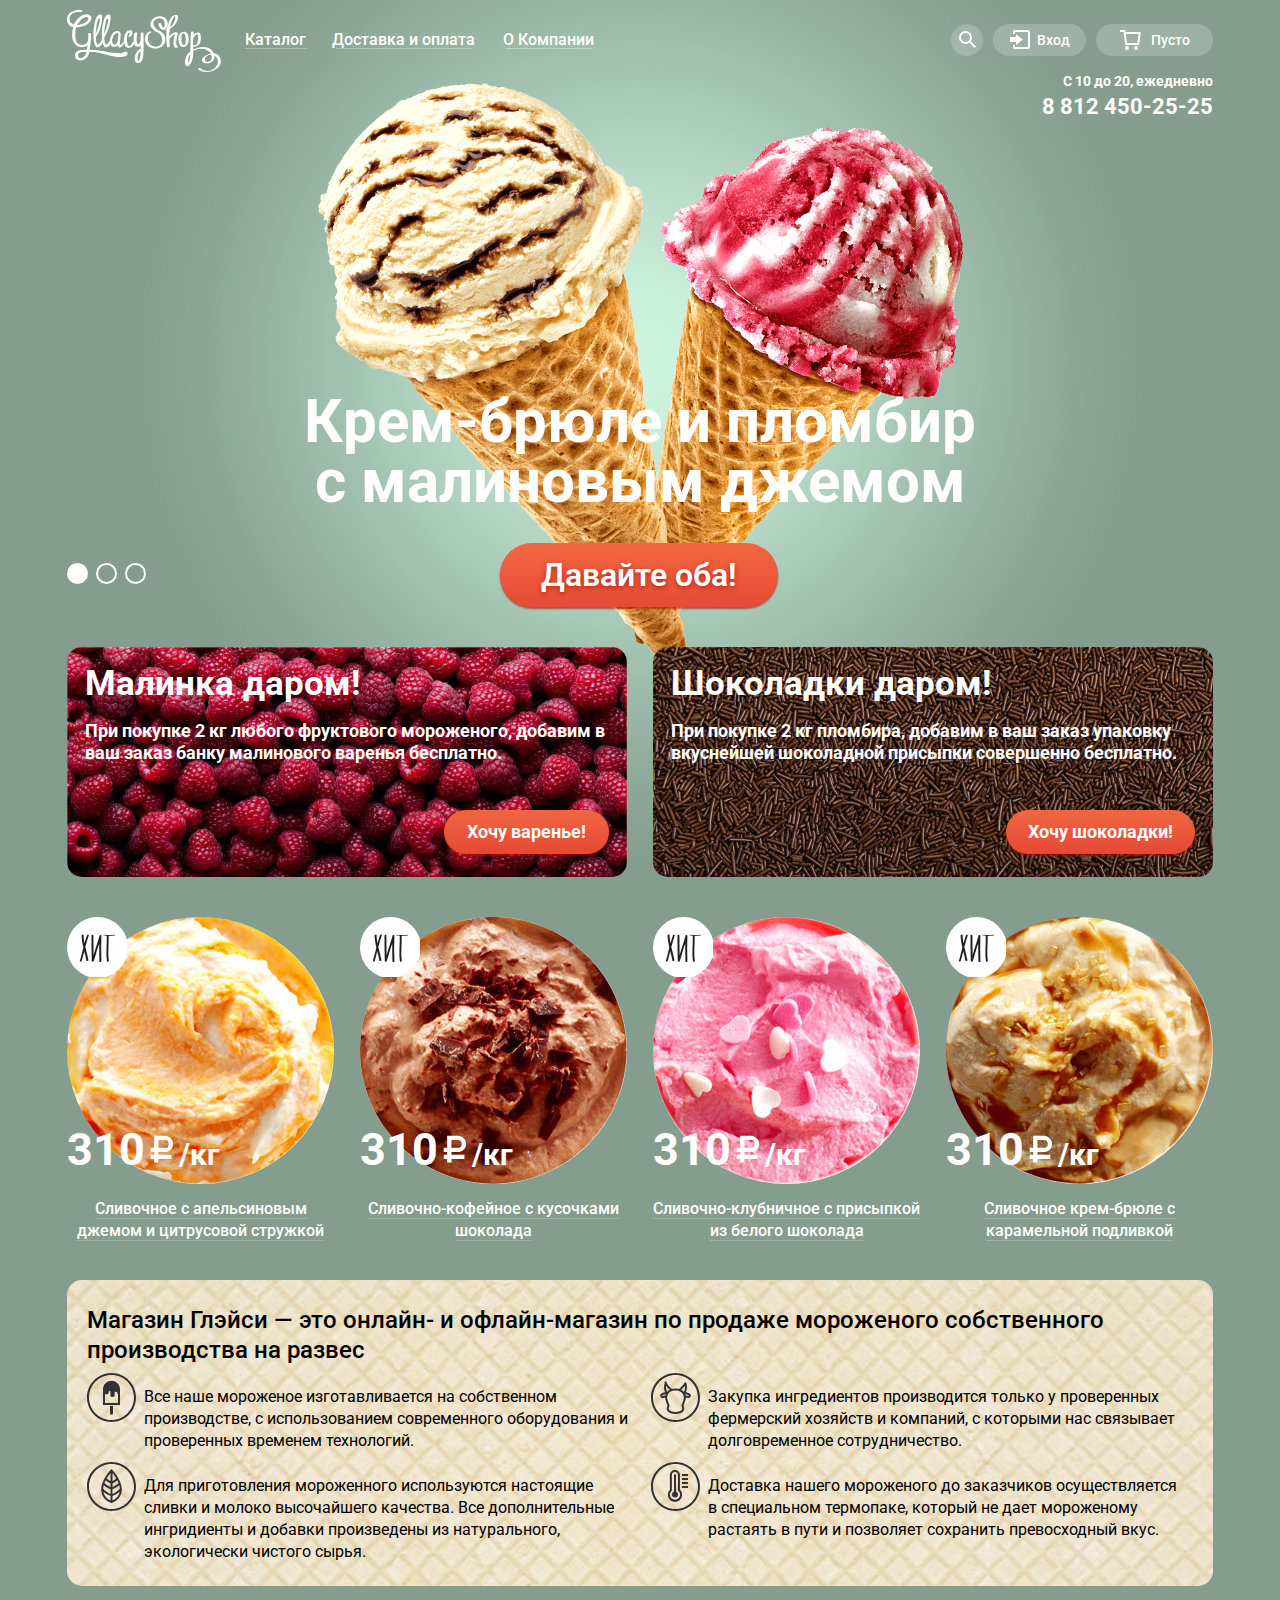
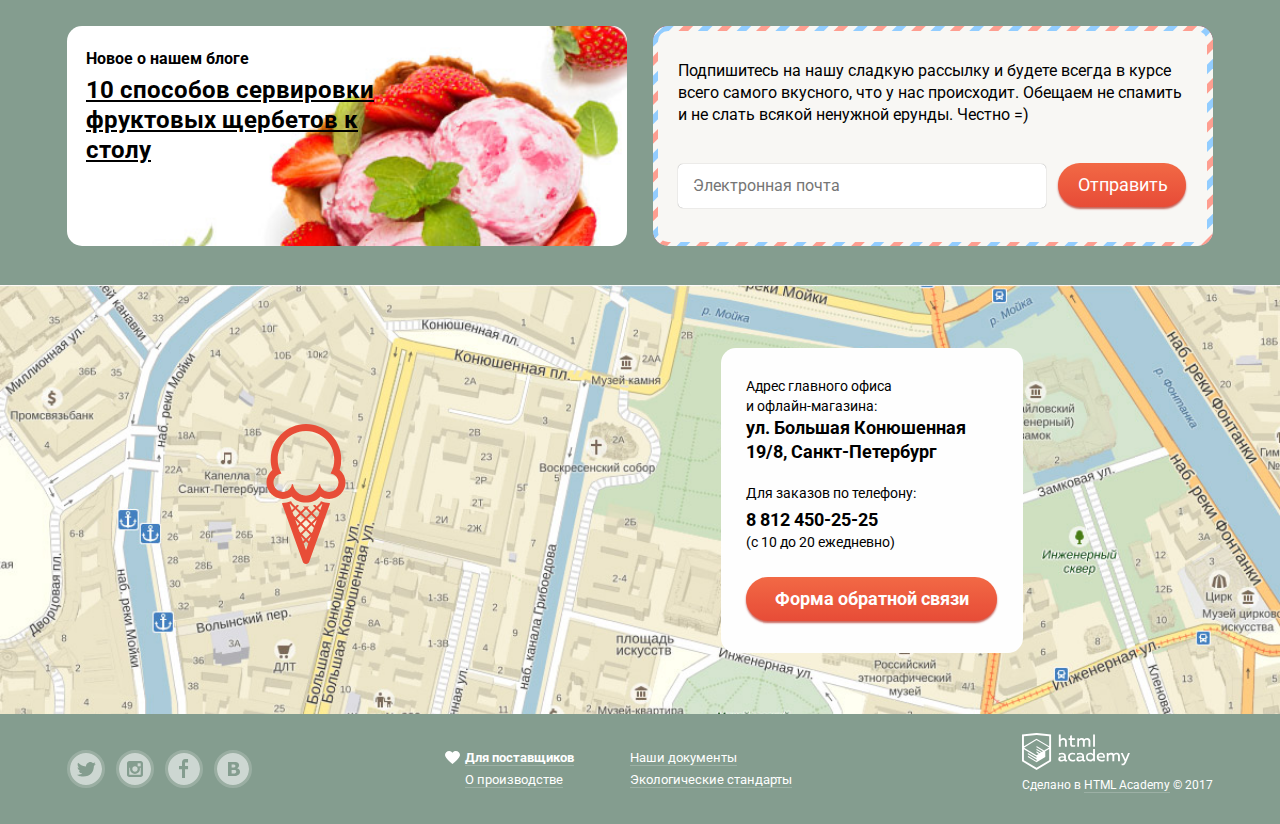
==== commit 866242d4: "сделала почти все, кроме фильтров, хлебных крошек, навигации по страницам и карту поправить" ====
--- a/index.html
+++ b/index.html
@@ -1,224 +1,386 @@
 <!DOCTYPE html>
-<html lang="en">
+<html lang="ru">
+
 <head>
-    <meta charset="UTF-8">
-    <meta name="viewport" content="width=device-width, initial-scale=1.0">
-    <meta http-equiv="X-UA-Compatible" content="ie=edge">
-    <title>Glaccy</title>
-    <!-- <link rel="stylesheet" href="css/normalize.css">-->
-    <link rel="stylesheet" href="css/style.css">
-    <link href="https://fonts.googleapis.com/css?family=Roboto" rel="stylesheet">
-    <link href="https://fonts.googleapis.com/css?family=Roboto:500" rel="stylesheet">
-    <link href="https://fonts.googleapis.com/css?family=Roboto:700" rel="stylesheet">
+  <meta charset="utf-8">
+  <title>HTML Academy: Глейси</title>
+  <link rel="stylesheet" href="css/normalize.css">
+  <link href="https://fonts.googleapis.com/css?family=Roboto:400,500,700" rel="stylesheet">
+  <link rel="stylesheet" href="css/style.css">
 </head>
 <body>
-    <input type="radio" class="slider-input" id="sld-1" name="toggle" value="" checked>
-    <input type="radio" class="slider-input" id="sld-2" name="toggle" value="">
-    <input type="radio" class="slider-input" id="sld-3" name="toggle" value="">
+  <div class="main-wrapp">
+    <input class="visually-hidden" type="radio" id="sld-1" name="toggle" checked>
+    <input class="visually-hidden" type="radio" id="sld-2" name="toggle">
+    <input class="visually-hidden" type="radio" id="sld-3" name="toggle">
+
     <div class="site-wrapper">
-    <header class="main-header container">
-        <nav class="main-navigation">
-            <a class="main-header-logo">
-                <img src="img/logo.svg" width="153" height="63" alt="Логотип «Glaccy»">
+      <div class="main_header-wrapper">
+        <header class="main_header container">
+          <nav class="main_header_navigation">
+            <a class="header_navigation_logo">
+                <img src="img/logo.svg" alt="Логотип магазина Gllacy" width="154" height="64">
             </a>
-            <ul class="site-navigation">
-                <li><a class="active" href="catalog.html">Каталог</a>
-                    <ul class="menu-navigation">
-                        <li><a class="menu-novelty" href="#">Новинки</a></li>
-                        <li><a class="menu-sorbet" href="#">Щербеты</a></li>
-                        <li><a class="menu-fruitace" href="#">Фруктовый лед</a></li>
-                        <li><a class="menu-melorin" href="#">Мелорин</a></li>
+            <ul class="header_navigation_list">
+              <li class="header_navigation dropdown-wrp"  tabindex="0">
+                <a href="catalog.html" class="link" aria-label="Перейти на сайт каталога" >Каталог</a>
+                <ul class="sub_menu_list">
+                  <li class="modal_menu"  tabindex="0">
+                    <a href="#" > Новинки</a>
+                  </li>
+                  <li class="modal_menu">
+                    <a href="catalog.html">Сливочное</a>
+                  </li>
+                  <li class="modal_menu">
+                    <a href="#"> Щербеты</a>
+                  </li>
+                  <li class="modal_menu">
+                    <a href="#"> Фруктовый лед</a>
+                  </li>
+                  <li class="modal_menu">
+                    <a href="#"> Мелорин</a>
+                  </li>
+                </ul>
+              </li>
+              <li class="header_navigation ">
+                <a href="#" class="link">Доставка и оплата</a>
+              </li>
+              <li class="header_navigation">
+                <a href="#" class="link">О Компании</a>
+              </li>
+            </ul>
+            <ul class="user_navigation_list">
+              <li class="user_navigation dropdown-wrp" tabindex="0">
+                <a href="#" class="user_nav_link">
+                    <img src="img/loupe.svg" alt="Поиск" width="17" height="17">
+                  <span aria-label="открыть форму для поиска"></span>
+                </a>
+                <section class="modal_search">
+                  <form class="modal_search_form" method="post" action="https://echo.htmlacademy.ru">
+                    <input name="text" type="search" placeholder="Что ищем?" value="">
+                  </form>
+                </section>
+              </li>
+              <li class="user_navigation dropdown-wrp" tabindex="0">
+                <a href="#" aria-label="форма для входа" class="user_nav_link" >
+                  <svg xmlns="http://www.w3.org/2000/svg" xmlns:xlink="http://www.w3.org/1999/xlink" width="21" height="19" viewBox="0 0 21 19">
+                    <path d="M6 14.875L12.917 9.5 6 4.125v2.917H-.042v4.917H6z" />
+                    <path d="M18 0H5C3.9 0 3 .9 3 2v2h2V2h13v15H5v-2H3v2c0 1.1.9 2 2 2h13c1.1 0 2-.9 2-2V2c0-1.1-.9-2-2-2z" />
+                  </svg>
+                  <span>Вход</span>
+                </a>
+                <section class=" modal_login">
+                  <form class="modal_user_form" method="post" action="https://echo.htmlacademy.ru">
+                    <input name="user-login" type="email" placeholder="Электронная почта" pattern="([A-z0-9_.-]{1,})@([A-z0-9_.-]{1,}).([A-z]{2,8})" value="">
+                    <input name="user-password" type="password" placeholder="Пароль" value="">
+                    <button class="btn modal_btn" type="submit">Войти</button>
+                    <ul class="modal_login_list">
+                      <li>
+                        <a class="modal_login_btn" href="#">Забыли пароль?</a>
+                      </li>
+                      <li>
+                        <a class="modal_login_btn" href="#">Новая регистрация</a>
+                      </li>
                     </ul>
-                </li>    
-                <li><a class="active" href="payment.html">Доставка и оплата</a></li>
-                <li><a class="active" href="company.html">О Компании</a></li>
-            </ul>
-            <div class="user-navigation">
-                <div class="user-search">
-                    <a class="user-search-line" href="#"></a>
-                    <div class="search-block">
-                        <form action="#" method="POST">
-                        <label for="search"><input type="text" name="search" placeholder="Что ищем?"></label>
-                        </form>
-                    </div>
+                  </form>
+                </section>
+              </li>
+              <li class="user_navigation ">
+                <a href="#" aria-label="Корзина товаров">
+                    <img src="img/basket.svg" alt="корзина пуста" width="21" height="20">
+                  <span>Пусто</span>
+                </a>
+              </li>
+            </ul>
+          </nav>
+          <div class="time_work">
+            <p>С 10 до 20, ежедневно</p>
+            <a href="tel:88124502525" aria-label="телефон обратной связи">8 812 450-25-25</a>
+          </div>
+        </header>
+        <section class="slider">
+          <div class="slider_container">
+            <div class="slider-controls">
+              <label for="sld-1" tabindex="0">Первый</label>
+              <label for="sld-2" tabindex="0">Второй</label>
+              <label for="sld-3" tabindex="0">Третий</label>
+            </div>
+            <ul class="slider-list">
+              <li class="slider-item slide" id="slide1">
+                <h3 class="slide-title">
+                  Крем-брюле и пломбир с малиновым джемом
+                </h3>
+                <a class="button slide-button" href="#">Давайте оба!</a>
+              </li>
+              <li class="slider-item slide" id="slide2">
+                <h3 class="slide-title">
+                  Шоколадный пломбир и лимонный сорбет
+                </h3>
+                <a class="button slide-button" href="#">Давайте оба!</a>
+              </li>
+              <li class="slider-item slide" id="slide3">
+                <h3 class="slide-title">
+                  Пломбир с помадкой и клубничный щербет
+                </h3>
+                <a class="button slide-button" href="#">Давайте оба!</a>
+              </li>
+            </ul>
+          </div>
+        </section>
+      </div>
+      <main>
+        <section class="offers container">
+          <div class="free_items">
+            <article class="offer item--rusberry">
+              <h3 class="offer_title">
+                Малинка даром!
+              </h3>
+              <p class="offer_data">
+                При покупке 2 кг любого фруктового мороженого, добавим в ваш заказ банку малинового варенья бесплатно.
+              </p>
+              <div class="facking_buttom">
+              <a href="#" class="btn" aria-label="купить варенье">Хочу варенье!</a>
+            </div>
+            </article>
+            <article class="offer item--chocolate">
+              <h3 class="offer_title">
+                Шоколадки даром!
+              </h3>
+              <p class="offer_data">
+                При покупке 2 кг пломбира, добавим в ваш заказ упаковку вкуснейшей шоколадной присыпки совершенно бесплатно.
+              </p>
+              <a href="#" class="btn" aria-label="купить шоколадки">Хочу шоколадки!</a>
+            </article>
+          </div>
+          <div class="icecreams">
+            <article class="icecream icecream-hit"  tabindex="0">
+              <div class="icecream_inner">
+                <div class="icecreams_container_image">
+                  <img src="img/orange-jam.jpg" width="267" height="267" alt="Сливочное">
                 </div>
-                <div class="user-login">
-                    <a class="user-login-button" href="#">Вход</a> 
-                        <form action="#" method="POST">
-                        <label for="login-email"><input type="email" name="login-email" placeholder="Электронная почта" pattern="([A-z0-9_.-]{1,})@([A-z0-9_.-]{1,}).([A-z]{2,8})" required></label>
-                        <label for="login-password"><input type="password" name="login-password" placeholder="Пароль" required></label>
-                        <button type="submit">Войти</button>
-                        <div class="entry">
-                        <span><a href="#">Забыли пароль?</a></span>
-                        <span><a href="#">Новая регистрация</a></span>
-                        </div>
-                        </form>       
+                <p class="icecream_price">
+                  <span class="price">310</span>
+                  <span class="symbol"></span>
+                  <span class="measure">/кг</span>
+                </p>
+                <p class="icecream_description">
+                  <a href="#" class="link">Сливочное с апельсиновым джемом и цитрусовой стружкой</a>
+                </p>
+              </div>
+              <div class="icecream_btn">
+                <a class="btn hidden-btn">Быстрый просмотр</a>
+              </div>
+            </article>
+            <article class="icecream icecream-hit"  tabindex="0">
+              <div class="icecream_inner">
+                <div class="icecreams_container_image">
+                  <img src="img/coffee.jpg" width="267" height="267" alt="Сливочное">
                 </div>
-                <div class="user-cart">
-                    <a class="user-cart-line" href="#">Пусто</a>
+                <p class="icecream_price">
+                  <span class="price">310</span>
+                  <span class="symbol"></span>
+                  <span class="measure">/кг</span>
+                </p>
+                <p class="icecream_description">
+                  <a href="#" class="link">Сливочно-кофейное с кусочками шоколада</a>
+                </p>
+              </div>
+              <div class="icecream_btn"  >
+                <a class="btn hidden-btn">Быстрый просмотр</a>
+              </div>
+            </article>
+            <article class="icecream icecream-hit"  tabindex="0">
+              <div class="icecream_inner">
+                <div class="icecreams_container_image">
+                  <img src="img/strawberry.jpg" width="267" height="267" alt="Сливочное">
                 </div>
-                <div class="contacts-header">
-                    <p>С 10 до 20, ежедневно<br><span>8 812 450-25-25</span></p>
+                <p class="icecream_price">
+                  <span class="price">310</span>
+                  <span class="symbol"></span>
+                  <span class="measure">/кг</span>
+                </p>
+                <p class="icecream_description">
+                  <a href="#" class="link">Сливочно-клубничное с присыпкой из белого шоколада</a>
+                </p>
+              </div>
+              <div class="icecream_btn">
+                <a class="btn hidden-btn">Быстрый просмотр</a>
+              </div>
+            </article>
+            <article class="icecream icecream-hit"  tabindex="0">
+              <div class="icecream_inner">
+                <div class="icecreams_container_image">
+                  <img src="img/brulee.jpg" width="267" height="267" alt="Сливочное">
                 </div>
+                <p class="icecream_price">
+                  <span class="price">310</span>
+                  <span class="symbol"></span>
+                  <span class="measure">/кг</span>
+                </p>
+                <p class="icecream_description">
+                  <a href="#" class="link">Сливочное крем-брюле с карамельной подливкой</a>
+                </p>
+              </div>
+              <div class="icecream_btn">
+                <a class="btn hidden-btn">Быстрый просмотр</a>
+              </div>
+            </article>
+          </div>
+
+        </section>
+        <section class="description container">
+          <article class="description_info ">
+            <div class="advantage_title">
+              <h3>Магазин Глэйси — это онлайн- и офлайн-магазин по продаже мороженого собственного производства на развес</h3>
             </div>
-        </nav>
-    </header>    
-    <main class="main">
-        <div class="slider-container container">
-            <div class="slider-1">
-            <b>Крем-брюле и пломбир с малиновым джемом</b>
-            <a class="button" href="#">Давайте оба!</a>
+            <ul class="advantages_list">
+              <li class="advantage item">
+                <p class="advantage_description">Все наше мороженое изготавливается на собственном производстве, с использованием современного оборудования
+                  и проверенных временем технологий.</p>
+              </li>
+              <li class="advantage item">
+                <p class="advantage_description">Закупка ингредиентов производится только у проверенных фермерский хозяйств и компаний, с которыми нас связывает
+                  долговременное сотрудничество.</p>
+              </li>
+              <li class="advantage item">
+                <p class="advantage_description">Для приготовления мороженного используются настоящие сливки и молоко высочайшего качества. Все дополнительные
+                  ингридиенты и добавки произведены из натурального, экологически чистого сырья.</p>
+              </li>
+              <li class="advantage item">
+                <p class="advantage_description">Доставка нашего мороженого до заказчиков осуществляется в специальном термопаке, который не дает мороженому
+                  растаять в пути и позволяет сохранить превосходный вкус.</p>
+              </li>
+            </ul>
+          </article>
+        </section>
+        <section class="about-us container">
+
+          <article class="news">
+            <h3 class="news_title">Новое о нашем блоге</h3>
+            <p class="new_text">
+              <a href="#">10 способов сервировки фруктовых щербетов к столу</a>
+            </p>
+          </article>
+          <article class="feedback">
+            <form class="feedback_form" method="post" action="https://echo.htmlacademy.ru">
+              <label for="email">Подпишитесь на нашу сладкую рассылку и будете всегда в курсе всего самого вкусного, что у нас происходит. Обещаем
+                не спамить и не слать всякой ненужной ерунды. Честно =)</label>
+              <input name="email" type="email" id="email" placeholder="Электронная почта">
+              <button class="btn" type="submit">Отправить</button>
+            </form>
+          </article>
+        </section>
+      </main>
+     
+      <div class="mymap">
+        <div class="map_container">
+        <div class="map_form">
+          <p class="map_form_paragraph">
+            Адрес главного офиса и офлайн-магазина:
+            <b class="map_form_paragraph_bold">ул. Большая Конюшенная 19/8, Санкт-Петербург</b>
+          </p>
+          <p class="map_form_paragraph">
+            Для заказов по телефону:
+            <b class="map_form_paragraph_bold">
+              <a href="tel:+88124502525" class="contacts-tel" aria-label="телефон для обратной связи">8 812 450-25-25</a>
+            </b> (с 10 до 20 ежедневно)
+          </p>
+          <a class="map_form_btn btn" tabindex="0">Форма обратной связи</a>
         </div>
-        <div class="slider-2">
-            <b>Шоколадный пломбир и лимонный сорбет</b>
-            <a class="button" href="#">Давайте оба!</a>
-        </div>
-        <div class="slider-3">
-            <b>Пломбир с помадкой и клубничный щербет</b>
-            <a class="button" href="#">Давайте оба!</a>
-        </div>
-        <div class="slider-switches">
-            <label for="sld-1"></label>
-            <label for="sld-2"></label>
-            <label for="sld-3"></label>
-        </div>   
+      </div>
+      </div>
+      <footer class="main_footer container">
+          <article class="footer_social">
+            <ul class="footer_social_list">
+              <li class="social_button">
+                <a class="button--vk" href="#">
+                  <span aria-label="твиттер"></span>
+                  <svg xmlns="http://www.w3.org/2000/svg" width="32" height="32" viewBox="0 0 32 32">
+                    <path fill="#FFF" d="M16 0C7.164 0 0 7.164 0 16c0 8.837 7.164 16 16 16 8.837 0 16-7.163 16-16 0-8.836-7.163-16-16-16zm7.944 12.809c-.251 6.516-3.463 10.832-10.992 10.702h-.486c-.447 0-4.543-.443-5.344-1.823 2.479.19 4.247-.406 5.12-1.136-1.048-.289-2.923-.461-3.251-2.848.384.104.618.221 1.299.113-1.307-.824-2.758-1.519-2.679-3.643.311.317 1.164.518 1.46.457-.768-.233-2.149-3.244-.974-4.781 1.984 1.79 4.075 3.482 7.804 3.643.227-2.214 1.24-3.699 3.168-4.325 1.84-.479 3.255.26 3.901 1.138.737-.224 1.453-.466 2.193-.685-.004.833-.569 1.463-.935 1.709.747.165 1.423-.475 1.423-.475-.184.963-1.094 1.725-1.707 1.954z"
+                    />
+                  </svg>
+                </a>
+              </li>
+              <li class="social_button">
+                <a class="button--inst" href="#">
+                  <span aria-label="Инстаграм"></span>
+                  <svg version="1.1" id="Layer_1" xmlns="http://www.w3.org/2000/svg" xmlns:xlink="http://www.w3.org/1999/xlink" x="0px" y="0px"
+                    width="32px" height="32px" viewBox="0 0 32 32" enable-background="new 0 0 32 32" xml:space="preserve">
+                    <g>
+                      <path fill="#FFFFFF" d="M20.916,16c0,2.728-2.211,4.938-4.938,4.938S11.039,18.728,11.039,16c0-0.394,0.051-0.773,0.138-1.14
+                    h-0.897v6.838h11.396V14.86h-0.897C20.865,15.227,20.916,15.606,20.916,16z" />
+                      <path fill="#FFFFFF" d="M15.978,18.659c1.466,0,2.659-1.193,2.659-2.659s-1.193-2.659-2.659-2.659
+                    c-1.466,0-2.659,1.193-2.659,2.659S14.511,18.659,15.978,18.659z" />
+                      <rect x="18.637" y="10.302" fill="#FFFFFF" width="3.039" height="3.039" />
+                      <path fill="#FFFFFF" d="M16,0C7.164,0,0,7.164,0,16c0,8.837,7.164,16,16,16c8.837,0,16-7.163,16-16C32,7.164,24.837,0,16,0z
+                   M23.955,21.698c0,1.254-1.025,2.279-2.279,2.279H10.279C9.026,23.978,8,22.952,8,21.698V10.302c0-1.253,1.026-2.279,2.279-2.279
+                  h11.396c1.254,0,2.279,1.026,2.279,2.279V21.698z" />
+                    </g>
+                  </svg>
+                </a>
+              </li>
+              <li class="social_button">
+                <a class="button--fb" href="#">
+                  <span aria-label="facebook"></span>
+                  <svg xmlns="http://www.w3.org/2000/svg" width="32" height="32" viewBox="0 0 32 32">
+                    <path fill="#FFF" d="M16 0C7.164 0 0 7.163 0 16s7.164 16 16 16c8.837 0 16-7.164 16-16S24.837 0 16 0zm4.062 9.455h-3.021v3.444h3.021v3.445h-3.021v8.61H14.02v-8.61H11v-3.445h3.021V9.455c0-1.902 1.353-3.445 3.021-3.445h3.021v3.445z"
+                    />
+                  </svg>
+                </a>
+              </li>
+              <li class="social_button">
+                <a class="button--vk" href="#">
+                  <span aria-label="Вконтакте"></span>
+                  <svg xmlns="http://www.w3.org/2000/svg" width="32" height="32" viewBox="0 0 32 32">
+                    <g fill="#FFF">
+                      <path d="M16.637 14.495c.402-.019.719-.082.951-.188.326-.145.54-.33.641-.559.101-.229.15-.496.15-.797 0-.232-.058-.465-.174-.697-.116-.232-.322-.405-.617-.517-.264-.1-.592-.155-.984-.165a76.242 76.242 0 0 0-1.652-.014h-.339v2.965h.565c.571 0 1.057-.009 1.459-.028zM18.118 17.084c-.282-.081-.672-.125-1.166-.132a127.97 127.97 0 0 0-1.55-.009h-.79v3.493h.264c1.014 0 1.74-.003 2.18-.009a3.2 3.2 0 0 0 1.212-.245c.377-.157.633-.364.774-.625s.214-.562.214-.9c0-.446-.088-.788-.261-1.03-.17-.241-.464-.423-.877-.543z"
+                      />
+                      <path d="M16 0C7.164 0 0 7.164 0 16c0 8.837 7.164 16 16 16 8.837 0 16-7.163 16-16 0-8.836-7.163-16-16-16zm6.602 20.531a3.73 3.73 0 0 1-1.124 1.327c-.552.415-1.161.71-1.823.886s-1.501.264-2.519.264h-6.121V8.987h5.443c1.13 0 1.957.038 2.48.113a5.126 5.126 0 0 1 1.561.5c.533.27.929.632 1.189 1.087.26.455.392.975.392 1.558 0 .678-.179 1.278-.536 1.795-.358.518-.863.92-1.517 1.208v.075c.917.182 1.642.559 2.179 1.13.537.571.807 1.325.807 2.261 0 .678-.138 1.283-.411 1.817z"
+                      />
+                    </g>
+                  </svg>
+                </a>
+              </li>
+            </ul>
+          </article>
+        <article class="footer_info">
+          <ul class="footer_info_list">
+            <li class="footer_info_item">
+              <a class="link" href="#">Для поставщиков</a>
+            </li>
+            <li class="footer_info_item">
+              <a class="link" href="#">Наши документы</a>
+            </li>
+            <li class="footer_info_item">
+              <a class="link" href="#">О производстве</a>
+            </li>
+            <li class="footer_info_item">
+              <a class="link" href="#">Экологические стандарты</a>
+            </li>
+          </ul>
+        </article>
+        <article class="footer_copyright">
+          <p class="footer_description">
+            Сделано в
+            <a class="link" href="https://htmlacademy.ru/">HTML Academy</a> © 2017
+          </p>
+        </article>
+
+      </footer>
+      <section class="modal_feedback">
+        <form class="modal_feedback_form" method="post" action="https://echo.htmlacademy.ru">
+          <h3 class="feedback_form_title">
+            Мы обязательно вам ответим!
+          </h3>
+          <button class="feedback_form_btn" aria-label="Закрыть форму" type="button"></button>
+          <input name="user-name" type="text" placeholder="Как вас зовут?" value="">
+          <input name="user-email" type="email" placeholder="Ваша почта для ответа?" value="">
+          <textarea name="feedback" cols="30" placeholder="Напишите что-нибудь..."></textarea>
+          <button class="btn" type="submit">Отправить</button>
+        </form>
+      </section>
     </div>
-        <div class="features container">
-            <section class="features-item">
-                <h2>Малинка даром!</h2>
-                <p>При покупке 2 кг любого фруктового мороженного, добавим в ваш заказ банку малинового варенья бесплатно.</p>
-                <a class="features-button" href="#">Хочу варенье!</a>
-            </section>
-            <section class="features-item">
-                <h2>Шоколадки даром!</h2>
-                <p>При покупке 2 кг пломбира, добавим в ваш заказ упаковку вкуснейшей шоколадной присыпки совершенно бесплатно.</p>
-                <a class="features-button" href="#">Хочу шоколадки!</a>
-            </section>    
-        </div>
-        <section class="top container">
-            <ul class="top-seller">
-                <li class="top-hover">
-                    <a class="button-top-hover" href="#">Быстрый просмотр</a>
-                    <div class="top-hover-content">
-                    <img src="img/1row/1.jpg" widht="267" height="267" alt="Сливочное с апельсиновым джемом">
-                    <span class="top-price">310
-                        <img src="img/ruble.svg" width="31" height="33" alt="Рубль">
-                        /кг</span>
-                    <a href="#">Сливочное с апельсиновым джемом и цитрусовой стружкой</a>
-                </div>
-                </li>
-                <li class="top-hover">
-                    <a class="button-top-hover" href="#">Быстрый просмотр</a>
-                    <div class="top-hover-content">
-                    <img src="img/1row/2.jpg" width="267" height="267" alt="Сливочно-кофейное">
-                    <span class="top-price">380
-                        <img src="img/ruble.svg" width="31" height="33" alt="Рубль">
-                        /кг</span>
-                    <a href="#">Сливочно-кофейное с кусочками шоколада</a>
-                </div>
-                </li>
-                <li class="top-hover">
-                    <a class="button-top-hover" href="#">Быстрый просмотр</a>
-                    <div class="top-hover-content">
-                    <img src="img/1row/3.jpg" width="267" height="267" alt="Сливочно-клубничное">
-                    <span class="top-price">355
-                        <img src="img/ruble.svg" width="31" height="33" alt="Рубль">    
-                        /кг</span>
-                    <a href="#">Сливочно-клубничное с присыпкой из белого шоколада</a>
-                </div>
-                </li>
-                <li class="top-hover">
-                    <a class="button-top-hover" href="#">Быстрый просмотр</a>
-                    <div class="top-hover-content">
-                    <img src="img/1row/4.jpg" width="267" height="267" alt="Сливочное крем-брюле">
-                    <span class="top-price">415
-                        <img src="img/ruble.svg" width="31" height="33" alt="Рубль">
-                        /кг</span>
-                    <a href="#">Сливочное крем-брюле с карамельной подливкой</a>
-                </div>
-                </li>
-            </ul>           
-        </section>
-        <section class="characteristic container">
-            <h3>Магазин Глэйси - это онлайн- и офлайн-магазин по продаже мороженного собственного поризводства на развес</h3>
-            <div class="characteristic-item">
-                <p>Все наше мороженное изготавливается на собственном производстве, с использованием современного оборудования и проверенных временем технологий</p>
-                <p>Для приготовления мороженного используются настоящие сливки и молоко высочайшего качества. Все дополнителььные ингридиенты и добавки произведены из натурального, экологически чистого сырья.</p>
-                <p>Закупка ингридиентов производится только у проверенных фермерских хозяйств и компаний, с которыми нас связывает долговременное сотрудничество.</p>
-                <p>Доставка нашего мороженного до заказчиков осуществляется в специальном термопаке, который не дает мороженному растаять в пути и позволяет сохранить превосходный вкус.</p>
-            </div>
-        </section>
-        <div class="container">
-        <article class="lifehack">
-                <h3>Новое в нашем блоге</h3>
-                <a class="bright" href="#">10 способов сервировки фруктовых щербетов к столу</a>
-        </article>
-        <article class="subs">
-            <div class="wrap">
-            <p>Подпишитесь на нашу сладкую рассылку и будете всегда в курсе всего самого вкусного, что у нас происходит. Обещаем не спамить и не слать всякой ненужной ерунды. Честно =)</p>
-            <form action="#" method="GET">
-            <input type="email" id="subs-email" name="subs-email" value="" placeholder="Электронная почта" pattern="([A-z0-9_.-]{1,})@([A-z0-9_.-]{1,}).([A-z]{2,8})"><label for="subs-email"></label>
-            <button class="subs-button" type="submit">Отправить</button>
-            </form>
-            </div>
-        </article>
-        </div>
-        <div class="contacts-map">
-            <div class="map">
-                <img src="img/other/map.jpg" width="1200" height="430" alt="map">
-            <div class="map-info">
-                <p>Адрес главного офиса и офлайн-магазина:</p><br>
-                <b>ул. Большая Конюшенная 19/8, Санкт-Петербург</b>
-                <p>Для заказов по телефону:</p>
-                <b>8 812 450-25-25</b><br>
-                <p>(с 10 до 20 ежедневно)</p>
-            <a class="form-button btn" href="#">Форма обратной связи</a>
-            </div>  
-           <!-- <div class="overlay"></div>
-          <section class="feedback feedback-show">
-          <h3>Мы обязательно вам ответим!</h3>    
-          <form action="#" method="GET">
-              <div class="input-field">
-              <input type="text" id="feedback-name" name="feedback-name" placeholder="Как вас зовут?" required>
-              <label for="feedback-name"></label>
-              </div>
-              <div class="input-field">        
-              <input type="email" id="feedback-email" name="feedback-email" placeholder="Ваша почта для ответа?" required pattern="([A-z0-9_.-]{1,})@([A-z0-9_.-]{1,}).([A-z]{2,8})">
-              <label for="feedback-email"></label>
-              </div>
-              <div class="input-field">
-              <textarea id="feedback-text" name="feedback-text" placeholder="Напишите что-нибудь..."></textarea>
-              <label for="feedback-text"></label>
-              </div>
-          <button class="button" type="submit">Отправить</button>
-          <button class="feedback-close" type="button"></button>
-          </form>
-          </section>
-          </div>
-        </div> --> 
-    </main>
-    <footer class="main-footer container">
-        <section class="footer-social">
-            <a class="social-button tw" href="#">Твиттер</a>
-            <a class="social-button inst" href="#">Инстаграм</a>
-            <a class="social-button fb" href="#">Фейсбук</a>
-            <a class="social-button vk" href="#">Вконтакте</a>
-        </section>
-        <section class="footer-info">
-                <img src="img/heart.svg" width="15" height="13" alt="Сердце">
-                <a href="#"><span class="footer-text">Для поставщиков</span></a>
-                <a href="#"><span class="footer-text">О производстве</span></a>
-        </section>
-        <section class="footer-documents">
-                <a href="#"><span class="footer-records">Наши документы</span></a>
-                <a href="#"><span class="footer-records">Экологические стандарты</span></a>
-        </section>
-
-        <section class="footer-copyright>">
-            <img src="img/logo-htmlacademy.svg" width="108" height="37" alt="HTML Academy">
-            <p>Сделано в <a class="footer-link" href="http://www.htmlacademy.ru">HTML Academy</a>© 2017</p>
-        </section>    
-    </footer>
-    </div>
+  </div>
+  <script src="js/main.js"></script>
 </body>
 </html>--- a/css/style.css
+++ b/css/style.css
@@ -1,565 +1,2408 @@
 body {
     margin: 0;
-    padding: 0;
-
-    font-family: "Roboto", Arial, sans-serif;
+  
+    font-weight: 700;
+    font-size: 16px;
+    line-height: 22px;
+    font-family: "Roboto", sans-serif;
+    color: #ffffff;
+  
+    background-color:  #849d8f;
+  }
+  
+  /* */
+  
+  img {
+    max-width: 100%;
+  }
+  
+  .header_navigation_list {
+    margin: 0;
+  
+    line-height: 18px;
+  }
+  
+  .header_navigation_logo {
+    padding-top: 9px;
+  }
+  
+  .user_navigation {
+    margin-right: 10px;
+  }
+  
+  .user_navigation:nth-child(3) {
+    margin-right: 0;
+    position: relative;
+  }
+  
+  .time_work {
+    margin-left: auto;
+  }
+  
+  .time_work p {
+    margin: 0;
+    margin-top: -6px;
+    margin-bottom: 6px;
+    padding: 0;
+  
+    font-size: 14px;
+    line-height: 16px;
+    text-align: end;
+  }
+  
+  .time_work a {
+    font-size: 22px;
+    line-height: 24px;
+    color: #ffffff;
+    text-decoration: none;
+  }
+  
+  .slider {
+    position: relative;
+  
+    margin-bottom: 40px;
+  }
+  
+  header .slider_title {
+    font-size: 60px;
+    line-height: 60.35px;
+  }
+  
+  header .slider_button {
+    font-size: 32px;
+    line-height: 44px;
+  }
+  
+  .visually_hidden:not(:focus):not(:active),
+  input[type="checkbox"].visually_hidden,
+  input[type="radio"].visually_hidden {
+    position: absolute;
+  
+    width: 1px;
+    height: 1px;
+    padding: 0;
+    overflow: hidden;
+  
+    white-space: nowrap;
+  
+  
+    border: 0;
+  
+    clip: rect(0 0 0 0);
+            clip-path: inset(100%);
+  
+    -webkit-clip-path: inset(100%);
+  }
+  
+  .user_navigation > a {
+    color: #ffffff;
+    text-decoration: none;
+  
+    fill: #ffffff;
+  }
+  
+  /*--------------------HEADER--------------------------*/
+  
+  .header_navigation {
+    position: relative;
+  }
+  
+  .header_navigation:not(.active)::after {
+    content: "";
+    position: absolute;
+    right: 15px;
+    bottom: 8px;
+    left: 14px;
+  
+    height: 1px;
+  
+    background-color: rgba(255, 255, 255, 0.3);
+  }
+  
+  .header_navigation:nth-child(1)::after {
+    bottom: 18px;
+  }
+  
+  .header_navigation_list {
+    position: relative;
+  
+    align-items: center;
+    margin-right: auto;
+  
+    -webkit-box-align: center;
+    -ms-flex-align: center;
+  }
+  
+  .header_navigation > a {
+    margin-right: 3px;
+  
+    text-decoration: none;
+  }
+  
+  /*-------------------------*/
+  
+  .header_navigation:nth-child(2) {
+    margin-right: 5px;
+  }
+  
+  .header_navigation > a {
+    position: relative;
+  
+    display: -webkit-box;
+    display: -ms-flexbox;
+    display: flex;
+    justify-content: center;
+    align-items: center;
+    width: 86px;
+    height: 32px;
+  
+    border: 1px solid transparent;
+    border-radius: 20px;
+  
+    -webkit-box-align: center;
+  
+    -webkit-box-pack: center;
+    -ms-flex-align: center;
+    -ms-flex-pack: center;
+  }
+  
+  .header_navigation:not(.active):hover > a,
+  .header_navigation:not(.active) > a:focus {
+    color: #000000;
+  
+    background-color: rgba(255, 255, 255, 1);
+    border: 1px solid transparent;
+  }
+  
+  .header_navigation:not(.active)  a:active {
+      box-shadow: inset 0 3px 8px -3px #000;
+  }
+  
+  .header_navigation.dropdown-wrp.active > a {
+    border: 1px solid transparent;
+  } 
+  
+  .header_navigation:nth-child(2) > a {
+    width: 160px;
+  }
+  
+  .header_navigation:nth-child(3) > a {
+    width: 110px;
+  }
+  
+  .sub_menu_list {
+    position: absolute;
+    top: 50px;
+    z-index: 5;
+  
+    -webkit-box-sizing: border-box;
+            box-sizing: border-box;
+    width: 143px;
+  
+    list-style: none;
+  
+    background-color: #ffffff;
+  }
+  
+  .sub_menu_list {
+    display: none;
+    margin: 0;
+    padding: 0;
+  
+    font-size: 14px;
+    line-height: 16px;
+  
+    border-radius: 5px;
+  }
+  
+  .header_navigation:nth-child(1) {
+    padding: 10px 0;
+  }
+  
+  .header_navigation:nth-child(1):hover .sub_menu_list,
+  .header_navigation:nth-child(1):focus .sub_menu_list {
+    display: block;
+  }
+  
+  .modal_menu {
+    padding: 10px 20px;
+  
+    font-weight: 400;
+    color: #000000;
+  }
+  
+  .modal_menu a {
+    display: block;
+  
+    color: #000000;
+    text-decoration: none;
+  }
+  
+  
+  
+  .modal_menu:nth-child(1) {
+    position: relative;
+  
+    padding-bottom: 15px;
+  
+    font-weight: 700;
+  }
+  
+  .modal_menu:nth-child(1)::after {
+    content: "";
+    position: absolute;
+    right: 9px;
+    bottom: 0;
+    left: 6px;
+  
+    border-bottom: 1px solid #d1d0ce;
+  }
+  
+  .modal_menu:hover,
+  .modal_menu:focus {
+    background-color: #fbded7;
+  }
+  
+  .modal_menu:active {
+    background-color: #f6b5a5;
+  }
+  
+  .modal_menu:active a {
+    color: #ffffff;
+  }
+  
+  .modal_menu:first-child:hover,
+  .modal_menu:first-child:focus {
+    border-top-left-radius: 5px;
+    border-top-right-radius: 5px;
+  }
+  
+  .modal_menu:last-child:hover,
+  .modal_menu:last-child:focus {
+    border-bottom-right-radius: 5px;
+    border-bottom-left-radius: 5px;
+  }
+  
+  .modal_menu.active {
+    color: #ffffff;
+  
+    background-color: #d07058;
+  }
+  
+  .btn {
+    z-index: 3;
+  
+    -webkit-box-sizing: border-box;
+            box-sizing: border-box;
+    padding: 12px 24px;
+  
+    background-color: #ff0000;
+    background-image: -webkit-linear-gradient( 90deg, rgb(231, 74, 53) 0%, rgb(242, 104, 67) 100%);
+    background-image:     -ms-linear-gradient( 90deg, rgb(231, 74, 53) 0%, rgb(242, 104, 67) 100%);
+    border: none;
+    border-radius: 23px;
+    -webkit-box-shadow: 0 2px 2px 0 rgba(172, 16, 0, 0.64);
+            box-shadow: 0 2px 2px 0 rgba(172, 16, 0, 0.64);
+    opacity: 0.988;
+  }
+  
+  /*-----------------------------*/
+  
+  .container {
+    width: 1146px;
+    margin: 0 auto;
+  }
+  
+  .main_header.container {
+    display: -webkit-box;
+    display: -ms-flexbox;
+    display: flex;
+    -ms-flex-direction: column;
+        flex-direction: column;
+  
+    -webkit-box-direction: normal;
+    -webkit-box-orient: vertical;
+  }
+  
+  .main_header_navigation {
+    display: -webkit-box;
+    display: -ms-flexbox;
+    display: flex;
+    -ms-flex-direction: row;
+        flex-direction: row;
+    justify-content: space-between;
+  
+    -webkit-box-direction: normal;
+    -webkit-box-orient: horizontal;
+    -webkit-box-pack: justify;
+    -ms-flex-pack: justify;
+  }
+  
+  .header_navigation_list {
+    display: -webkit-box;
+    display: -ms-flexbox;
+    display: flex;
+    padding: 0;
+    padding-top: 8px;
+  
+    padding-bottom: 8px;
+    padding-left: 10px;
+  
+    list-style: none;
+  }
+  
+  .user_navigation_list {
+    display: -webkit-box;
+    display: -ms-flexbox;
+    display: flex;
+    -ms-flex-direction: row;
+        flex-direction: row;
+    align-items: center;
+    margin: 0;
+    padding: 0;
+  
+    list-style: none;
+    font-weight: 500;
+    font-size: 14px;
+    line-height: 16px;
+  
+    -webkit-box-align: center;
+    -webkit-box-direction: normal;
+    -webkit-box-orient: horizontal;
+    -ms-flex-align: center;
+  }
+  
+  .user_navigation > a {
+    position: relative;
+  
+    display: -webkit-box;
+    display: -ms-flexbox;
+    display: flex;
+    justify-content: center;
+    align-items: center;
+    width: 32px;
+    min-height: 32px;
+  
+    background-color: rgba(255, 255, 255, 0.2);
+    border-radius: 50%;
+  
+    -webkit-box-align: center;
+    -webkit-box-pack: center;
+    -ms-flex-align: center;
+    -ms-flex-pack: center;
+  }
+  
+  .user_navigation:nth-child(1):hover > a,
+  .user_navigation:nth-child(2):hover > a,
+  .user_navigation:nth-child(1) > a:focus,
+  .user_navigation:nth-child(2) > a:focus,
+  .user_navigation:nth-child(3).basket > a {
+    background-color: rgba(255, 255, 255, 1);
+  }
+  
+  .user_navigation:nth-child(2) > a {
+    width: 93px;
+  
+    border-radius: 20px;
+  }
+  
+  .user_navigation:nth-child(3) > a {
+    width: 117px;
+  
+    border-radius: 20px;
+  }
+  
+  /*------------------------*/
+  
+  .modal_search_form {
+    -webkit-box-sizing: border-box;
+            box-sizing: border-box;
+    width: 341px;
+    padding: 20px 15px;
+  
+    background-color: #f8f7f4;
+    border-radius: 5px;
+  }
+  
+  .modal_search_form input {
+    width: 310px;
+    padding: 9px 15px;
+  
+    border: none;
+    border-radius: 5px;
+    -webkit-box-shadow: 0 0 1px 0 gray;
+            box-shadow: 0 0 1px 0 gray;
+  }
+  
+  /*--------------*/
+  
+  .dropdown-wrp {
+    position: relative;
+  }
+  
+  /*-------*/
+  
+  .user_navigation:nth-child(2),
+  .user_navigation:nth-child(1),
+  .user_navigation:nth-child(3) {
+    padding: 5px 0;
+  }
+  
+  .user_navigation:nth-child(2),
+  .user_navigation:nth-child(3) {
+    display: -webkit-box;
+    display: -ms-flexbox;
+    display: flex;
+    justify-content: space-between;
+    align-items: center;
+  
+    -webkit-box-align: center;
+    -webkit-box-pack: justify;
+    -ms-flex-align: center;
+    -ms-flex-pack: justify;
+  }
+  
+  .user_navigation:nth-child(2) span {
+    padding-left: 6px;
+  }
+  
+  .user_navigation:nth-child(3) span {
+    padding-left: 10px;
+  }
+  
+  .user_navigation:not(:nth-child(3)):hover a,
+  .user_navigation:not(:nth-child(3)) a:focus {
+    color: #000000;
+  
+    fill: #000000;
+  }
+  
+  .user_navigation:nth-child(2):hover .modal_login,
+  .user_navigation:nth-child(1):hover .modal_search,
+  .user_navigation:nth-child(2):focus .modal_login,
+  .user_navigation:nth-child(1):focus .modal_search {
+    display: block;
+  }
+  
+  .modal_login,
+  .modal_search {
+    position: absolute;
+    top: 42px;
+    right: 0;
+    z-index: 2;
+  
+    display: none;
+  }
+  
+  .modal_user_form {
+    display: -webkit-box;
+    display: -ms-flexbox;
+    display: flex;
+    -ms-flex-direction: column;
+        flex-wrap: wrap;
+    justify-content: space-between;
+    -webkit-box-sizing: border-box;
+            box-sizing: border-box;
+    width: 277px;
+    padding: 20px 15px;
+  
+    background-color: #f8f7f4;
+    border-radius: 5px;
+  
+    -webkit-box-direction: normal;
+    -webkit-box-orient: vertical;
+    -webkit-box-pack: justify;
+    -ms-flex-pack: justify;
+    -ms-flex-wrap: wrap;
+  }
+  
+  .modal_user_form input {
+    -webkit-box-sizing: border-box;
+            box-sizing: border-box;
+    width: 240px;
+    margin: 0;
+    margin-bottom: 20px;
+    padding: 13px 15px;
+  
+    border: none;
+    border-radius: 5px;
+    -webkit-box-shadow: 0 0 1px 0 gray;
+            box-shadow: 0 0 1px 0 gray;
+  }
+  
+  .modal_login_list {
+    display: -webkit-box;
+    display: -ms-flexbox;
+    display: flex;
+    -ms-flex-direction: column;
+        flex-direction: column;
+    margin: 0;
+    padding: 0;
+  
+    list-style: none;
+    font-size: 13px;
+  
+    -webkit-box-direction: normal;
+    -webkit-box-orient: vertical;
+  }
+  
+  .modal_btn {
+    width: 100px;
+  }
+  
+  .modal_login_btn {
+    font-weight: 400;
+    line-height: 24px;
+    font-style: 13px;
+  }
+  
+  .modal_login_list:hover {
+    color: #e84d37;
+  }
+  
+  /**----------------------------------*/
+  
+  .visually-hidden {
+    position: absolute;
+  
+    width: 1px;
+    height: 1px;
+  
+    clip: rect(0, 0, 0, 0);
+  }
+  
+  .site-wrapper {
+    position: relative;
+  
+    min-width: 940px;
+  
+    background-color: #849d8f;
+    background-image: url("../img/main_1.png");
+    background-repeat: no-repeat;
+    background-position: top center;
+  
+    -webkit-transition: background-image 0.5s ease, background-color 0.5s ease;
+         -o-transition: background-image 0.5s ease, background-color 0.5s ease;
+            transition: background-image 0.5s ease, background-color 0.5s ease;
+  }
+  
+  .site-wrapper::before,
+  .site-wrapper::after {
+    content: "";
+  
+    visibility: hidden;
+  }
+  
+  .site-wrapper::before {
+    background-image: url("../img/main_2.png");
+  }
+  
+  .site-wrapper::after {
+    background-image: url("../img/main_3.png");
+  }
+  
+  .slider_container {
+    position: relative;
+  
+    width: 900px;
+    margin: 0 auto;
+    padding: 0 20px;
+  }
+  
+  .slider {
+    position: relative;
+  
+    padding-top: 245px;
+  
+    text-align: center;
+    color: #ffffff;
+  }
+  
+  .slider-list {
+    margin: 0;
+    padding: 0;
+  
+    list-style: none;
+  }
+  
+  .slide {
+    display: none;
+  }
+  
+  .slide-title {
+    position: absolute;
+    bottom: 35px;
+    left: 115px;
+  
+    width: 710px;
+  
+    font-size: 60px;
+    line-height: 60px;
+  }
+  
+  .button {
+    display: inline-block;
+    padding: 12px 44px;
+  
+    font-weight: 600;
+    font-size: 32px;
+    line-height: 44px;
+    vertical-align: top;
+    text-align: center;
+    color: #ffffff;
+    text-decoration: none;
+    text-shadow: 0 2px 5px rgba(160, 32, 11, 0.76);
+  
+    background: #f26843;
+    background-image: -webkit-gradient(linear, left top, left bottom, from(#f26843), to(#e74a35));
+    background-image: -webkit-linear-gradient(top, #f26843 0%, #e74a35 100%);
+    background-image:      -o-linear-gradient(top, #f26843 0%, #e74a35 100%);
+    background-image:         linear-gradient(to bottom, #f26843 0%, #e74a35 100%);
+    border: none;
+    border-radius: 50px;
+    -webkit-box-shadow: 0 2px 2px rgba(172, 16, 0, 0.64);
+            box-shadow: 0 2px 2px rgba(172, 16, 0, 0.64);
+    cursor: pointer;
+  }
+  
+  .button:hover,
+  .btn:hover,
+  .button:focus,
+  .btn:focus {
+    z-index: 3;
+  
+    background-image: -webkit-gradient(linear, left top, left bottom, from(#f58669), to(#ec6f5e));
+    background-image: -webkit-linear-gradient(top, #f58669 0%, #ec6f5e 100%);
+    background-image:      -o-linear-gradient(top, #f58669 0%, #ec6f5e 100%);
+    background-image:         linear-gradient(to bottom, #f58669 0%, #ec6f5e 100%);
+    -webkit-box-shadow: 0 2px 2px rgba(172, 16, 0, 1);
+            box-shadow: 0 2px 2px rgba(172, 16, 0, 1);
+  }
+  
+  .button:active,
+  .btn:active {
+    z-index: 3;
+  
+    background-image: -webkit-gradient(linear, left top, left bottom, from(#d84732), to(#e1613e));
+    background-image: -webkit-linear-gradient(top, #d84732 0%, #e1613e 100%);
+    background-image:      -o-linear-gradient(top, #d84732 0%, #e1613e 100%);
+    background-image:         linear-gradient(to bottom, #d84732 0%, #e1613e 100%);
+    -webkit-box-shadow: inset 0 2px 2px rgba(172, 16, 0, 1);
+            box-shadow: inset 0 2px 2px rgba(172, 16, 0, 1);
+  }
+  
+  .slider {
+    position: relative;
+  
+    margin-bottom: 40px;
+  }
+  
+  .slide-button {
+    display: block;
+    -webkit-box-sizing: border-box;
+            box-sizing: border-box;
+    width: 278px;
+    margin-top: 178px;
+    margin-left: 310px;
+    padding: 10px 35px;
+  }
+  
+  .slider-controls {
+    position: absolute;
+    bottom: 22px;
+    left: -103px;
+    z-index: 20;
+  
+    font-size: 0;
+  }
+  
+  .slider-controls label {
+    display: inline-block;
+    width: 17px;
+    height: 17px;
+    margin-right: 8px;
+  
+    vertical-align: top;
+  
+    background-color: transparent;
+    border: 2px solid #ffffff;
+    border-radius: 50%;
+    cursor: pointer;
+  }
+  
+  #sld-1:checked ~ .site-wrapper {
+    background-color: #849d8f;
+    background-image: url("../img/main_1.png");
+  }
+  
+  #sld-2:checked ~ .site-wrapper {
+    background-color: #8996a6;
+    background-image: url("../img/main_2.png");
+  }
+  
+  #sld-3:checked ~ .site-wrapper {
+    background-color: #9d8b84;
+    background-image: url("../img/main_3.png");
+  }
+  
+  #sld-1:checked ~ .site-wrapper #slide1,
+  #sld-2:checked ~ .site-wrapper #slide2,
+  #sld-3:checked ~ .site-wrapper #slide3 {
+    display: block;
+  }
+  
+  #sld-1:checked ~ .site-wrapper label[for="sld-1"],
+  #sld-2:checked ~ .site-wrapper label[for="sld-2"],
+  #sld-3:checked ~ .site-wrapper label[for="sld-3"] {
+    background-color: #ffffff;
+  }
+  
+  /* #sld-1:focus ~ .site-wrapper label[for="sld-1"],
+  #sld-2:focus ~ .site-wrapper label[for="sld-2"],
+  #sld-3:focus ~ .site-wrapper label[for="sld-3"] {
+    background-color: #ffffff;
+  } */
+  
+  /*-------------------------------------------------*/
+  
+  .main {
+    position: relative;
+  }
+  
+  .main::after {
+    content: "";
+    position: absolute;
+    right: 0px;
+    bottom: 0px;
+    left: 0px;
+    height: 1px;
+    background-color: rgba(255, 255, 255, 0.3);
+  }
+  
+  .free_items {
+    display: -webkit-box;
+    display: -ms-flexbox;
+    display: flex;
+    justify-content: space-between;
+  
+    -webkit-box-pack: justify;
+    -ms-flex-pack: justify;
+  }
+  
+  .offer {
+    -webkit-box-sizing: border-box;
+            box-sizing: border-box;
+    padding: 18px;
+    padding-top: 16px;
+  }
+  
+  .free_items .offer_title {
+    margin: 0;
+    margin-bottom: 16px;
+    padding: 0;
+  
+    font-size: 35px;
+    line-height: 41px;
+  }
+  
+  .free_items .offer_data {
+    margin: 0;
+    margin-bottom: 46px;
+    padding: 0;
+  
+    font-size: 18px;
+    line-height: 22px;
+  }
+  
+  .free_items .offer,
+  .free_items .offer:first-child {
+    max-width: 560px;
+    min-height: 230px;
+  
+    background-color: #ec5413;
+    background-image: url("../img/raspberry.jpg");
+    background-repeat: no-repeat;
+    background-size: cover;
+    border-radius: 15px;
+  }
+  
+  .free_items .offer:last-child {
+    background-color: #804000;
+    background-image: url("../img/layer_choco.jpg");
+    background-size: cover;
+    border-radius: 15px;
+  }
+  
+  .offer.item--chocolate .btn {
+    display: block;
+    -webkit-box-sizing: border-box;
+            box-sizing: border-box;
+    width: 189px;
+    margin-left: auto;
+    padding: 10px 15px;
+  
+    vertical-align: middle;
+    text-align: center;
+  }
+  
+  .offer.item--rusberry .btn {
+    display: block;
+    -webkit-box-sizing: border-box;
+            box-sizing: border-box;
+    width: 165px;
+    margin-left: auto;
+    padding: 10px 15px;
+  
+    text-align: center;
+  }
+  
+  .btn {
+    font-size: 18px;
+    line-height: 24px;
+    color: #ffffff;
+    text-decoration: none;
+  
+    cursor: pointer;
+  }
+  
+  /*------------------*/
+  
+  .description {
+    font-weight: 400;
+    color: black;
+  }
+  
+  .advantage_title h3 {
+    margin: 0;
+    margin-bottom: 21px;
+    padding: 0;
+  
+    font-weight: 500;
+    font-size: 24px;
+    line-height: 30px;
+  }
+  
+  .advantages_list .advantage_description {
+    display: -webkit-box;
+    display: -ms-flexbox;
+    display: flex;
+        flex-wrap: wrap;
+    justify-content: space-between;
+    margin: 0;
+    padding: 0;
+    padding-bottom: 23px;
+  
+    -webkit-box-pack: justify;
+    -ms-flex-pack: justify;
+    -ms-flex-wrap: wrap;
+  }
+  
+  .description {
+    margin-top: 38px;
+  }
+  
+  .advantages_list {
+    position: relative;
+  
+    display: -webkit-box;
+    display: -ms-flexbox;
+    display: flex;
+    -ms-flex-direction: row;
+        flex-direction: row;
+        flex-wrap: wrap;
+    justify-content: space-between;
+    margin: 0;
+    padding: 0;
+  
+    list-style-type: none;
+  
+    -webkit-box-direction: normal;
+    -webkit-box-orient: horizontal;
+    -webkit-box-pack: justify;
+    -ms-flex-pack: distribute;
+    -ms-flex-pack: justify;
+    -ms-flex-wrap: wrap;
+  }
+  
+  .advantages_list .advantage.item {
+    position: relative;
+  
+    width: 485px;
+    padding-left: 57px;
+  }
+  
+  .advantage.item .advantage_description:before {
+    content: "";
+    position: absolute;
+    top: -13px;
+    left: 0;
+  
+    display: block;
+    width: 49px;
+    min-height: 49px;
+  
+    background-size: cover;
+    border-radius: 16px;
+  }
+  
+  .advantages_list .advantage.item:nth-child(2),
+  .advantages_list .advantage.item:nth-child(4) {
+    width: 475px;
+  }
+  
+  .advantage.item:nth-child(1) .advantage_description:before {
+    background-image: url("../img/ice-cream.svg");
+  }
+  
+  .advantage.item:nth-child(2) .advantage_description:before {
+    background-image: url("../img/cow.svg");
+  }
+  
+  .advantage.item:nth-child(3) .advantage_description:before {
+    background-image: url("../img/eco.svg");
+  }
+  
+  .advantage.item:nth-child(4) .advantage_description:before {
+    background-image: url("../img/thermometer.svg");
+  }
+  
+  .description .description_info {
+    -webkit-box-sizing: border-box;
+            box-sizing: border-box;
+    max-width: 1146px;
+    height: 306px;
+    padding: 25px 30px 30px 20px;
+  
+    background-color: #804000;
+    background-image: url("../img/waffle.jpg");
+    background-repeat: no-repeat;
+    background-size: cover;
+    border-radius: 15px;
+  }
+  
+  /*----------------------------*/
+  
+  .about-us {
+    margin-top: 40px;
+  
+    color: black;
+  }
+  
+  .about-us.container {
+    display: -webkit-box;
+    display: -ms-flexbox;
+    display: flex;
+    justify-content: space-between;
+  
+    -webkit-box-pack: justify;
+    -ms-flex-pack: justify;
+  }
+  
+  .news .news_title {
+    margin: 0;
+    padding: 0;
+    padding-bottom: 5px;
+  
+    font-size: 16px;
+    line-height: 22px;
+  }
+  
+  .feedback_form label {
+    font-weight: 400;
+  }
+  
+  .feedback_form {
+    position: absolute;
+    top: 5px;
+    left: 5px;
+    z-index: 111;
+  
+    -webkit-box-sizing: border-box;
+            box-sizing: border-box;
+    width: 549px;
+    height: 211px;
+    padding: 0 20px;
+    padding-top: 29px;
+  
+    background-color: rgb(248, 247, 244);
+    border-radius: 10px;
+  }
+  
+  .feedback_form input {
+    display: inline-block;
+    -webkit-box-sizing: border-box;
+            box-sizing: border-box;
+    width: 368px;
+    margin-right: 4px;
+    padding: 10px;
+    padding-left: 15px;
+  
+    line-height: 24px;
+  
+    border: none;
+    border: none;
+    border-radius: 5px;
+    -webkit-box-shadow: 0 0 1px 0 gray;
+            box-shadow: 0 0 1px 0 gray;
+  }
+  
+  .feedback_form .btn {
+    -webkit-box-sizing: border-box;
+            box-sizing: border-box;
+    width: 128px;
+    margin-top: 37px;
+    margin-left: 4px;
+    padding: 10px 20px 10px 20px;
+  }
+  
+  .news {
+    display: -webkit-box;
+    display: -ms-flexbox;
+    display: flex;
+    -ms-flex-direction: column;
+        flex-direction: column;
+    -webkit-box-sizing: border-box;
+            box-sizing: border-box;
+    width: 560px;
+    min-height: 220px;
+    padding: 22px 20px 10px 19px;
+  
+    background-color: lightgray;
+    background-image: url("../img/layer_strawberry.jpg");
+    background-repeat: no-repeat;
+    background-size: cover;
+    border-radius: 15px;
+  
+    -webkit-box-direction: normal;
+    -webkit-box-orient: vertical;
+  }
+  
+  .new_text {
+    width: 290px;
+    margin: 0;
+  
+    font-size: 24px;
+    line-height: 30px;
+    text-decoration: underline;
+  }
+  
+  .new_text a {
+    color: #000000;
+  }
+  
+  .about-us .feedback {
+    position: relative;
+    z-index: 0;
+  
+    -webkit-box-sizing: border-box;
+            box-sizing: border-box;
+    width: 560px;
+    min-height: 220px;
+  
+    background-color: #ff0080;
+    background-image: url("../img/bg-post.svg");
+    background-repeat: no-repeat;
+    background-size: cover;
+    border-radius: 15px;
+  }
+  
+  /*-----------------------------------*/
+  
+  .map_container {
+    width: 900px;
+    margin: 0 auto;
+    margin-top: 39px;
+    z-index: 2;
+    color: #000;
+  }
+  
+  .map_form {
+    position: absolute;
+    top: 63px;
+    right: 257px;
+    display: -webkit-box;
+    display: -ms-flexbox;
+    display: flex;
+    -ms-flex-direction: column;
+    flex-direction: column;
+    -webkit-box-sizing: border-box;
+    box-sizing: border-box;
+    width: 302px;
+    padding: 0 25px;
+    padding-top: 28px;
+    background-color: #fefefe;
+    border-radius: 15px;
+    -webkit-box-direction: normal;
+    -webkit-box-orient: vertical;
+    z-index: 2;
+  }
+  
+  .map_form_paragraph {
+    width: 155px;
+    margin: 0;
+    padding: 0;
+  
+    font-weight: 400;
     font-size: 14px;
     line-height: 20px;
-    color: #fff;
-    font-weight: normal;
-    background-color: rgba(154, 174, 163, 1);
-}
+    z-index: 2;
+  }
+  
+  .map_form_paragraph:nth-child(2) {
+    width: 180px;
+    margin-top: 22px;
+    margin-top: 19px;
+    padding-bottom: 25px;
+    z-index: 2;
+  }
+  
+  .map_form_paragraph_bold {
+    display: block;
+    width: 230px;
+  
+    font-weight: 700;
+    font-size: 18px;
+    line-height: 24px;
+    z-index: 2;
+  }
+  
+  .map_form_paragraph:nth-child(2) .map_form_paragraph_bold {
+    padding-top: 5px;
+  }
+  
+  .mymap {
+    position: relative;
+    width: 100%;
+    min-height: 429px;
+    color: #000000;
+    background-image: url("../img/map.jpg");
+    background-repeat: no-repeat;
+    background-size: cover;
+  }
+  
+  .map_form_btn {
+    display: block;
+    -webkit-box-sizing: border-box;
+            box-sizing: border-box;
+    width: 251px;
+    margin-bottom: 32px;
+    padding: 10px 20px;
+  
+    text-align: center;
+    z-index: 2;
+  }
+  
+  .contacts-tel {
+    font-weight: bold;
+    color: #000000;
+    text-decoration: none;
+    z-index: 2;
+  }
+  
+  .mymap:after {
+    content: "";
+    position: absolute;
+    top: 139px;
+    left: 266px;
+  
+    width: 80px;
+    min-height: 140px;
+  
+    background-image: url("../img/pin.svg");
+    z-index: 2;
+  }
+  
+  /*-------------------------------------*/
+  
+  .main_footer {
+    display: -webkit-box;
+    display: -ms-flexbox;
+    display: flex;
+    justify-content: space-between;
+    padding-bottom: 30px;
+  
+    -webkit-box-pack: justify;
+    -ms-flex-pack: justify;
+  }
+  
+  .footer_info_item .link {
+    font-weight: 400;
+    font-size: 13px;
+    line-height: 18px;
+  }
+  
+  .footer_info_item {
+    flex-grow: 1;
+    width: 50%;
+  
+    text-align: left;
+  
+    -webkit-box-flex: 1;
+    -ms-flex-positive: 1;
+  }
+  
+  .footer_info_item:first-of-type > a {
+    font-weight: 700;
+  }
+  
+  .footer_description {
+    margin: 0;
+    padding: 0;
+  
+    font-weight: 400;
+    font-size: 12px;
+    line-height: 18px;
+  }
+  
+  .footer_description .link {
+    align-self: flex-start;
+  
+    font-weight: 400;
+    font-size: 12px;
+    line-height: 18px;
+  
+    -ms-flex-item-align: start;
+  }
+  
+  .footer_info_list {
+    position: relative;
+  
+    display: -webkit-box;
+    display: -ms-flexbox;
+    display: flex;
+    -ms-flex-direction: row;
+        flex-direction: row;
+        flex-wrap: wrap;
+    justify-content: space-between;
+    -webkit-box-sizing: border-box;
+            box-sizing: border-box;
+    width: 330px;
+    margin: 0;
+    margin-top: 32px;
+    margin-right: 15px;
+    padding: 0;
+  
+    list-style: none;
+  
+    -webkit-box-direction: normal;
+    -webkit-box-orient: horizontal;
+    -webkit-box-pack: justify;
+    -ms-flex-pack: justify;
+    -ms-flex-wrap: wrap;
+  }
+  
+  .footer_social_list {
+    margin: 0;
+  }
+  
+  .footer_social_list {
+    display: -webkit-box;
+    display: -ms-flexbox;
+    display: flex;
+    margin-top: 36px;
+    padding: 0;
+  
+    list-style: none;
+  }
+  
+  .social_button {
+    width: 32px;
+    height: 32px;
+    margin-right: 10px;
+    margin-right: 11px;
+  
+    border: 3px solid rgba(255, 255, 255, 0.3);
+    border-radius: 50px;
+    opacity: 0.6;
+  }
+  
+  .social_button:hover {
+    opacity: 1;
+  }
+  
+  .social_button:active {
+    opacity: 0.6;
+  }
+  
+  .social_button:nth-child(4) {
+    margin-right: 0;
+  }
+  
+  .footer_info_list .footer_info_item:first-child .link:before {
+    content: "";
+    position: absolute;
+    top: 5px;
+    left: -20px;
+  
+    width: 15px;
+    min-height: 13px;
+  
+    background-image: url("../img/heart.svg");
+    background-repeat: no-repeat;
+  }
+  
+  .footer_copyright {
+    position: relative;
+  
+    margin-top: 25px;
+    margin-top: 62px;
+  }
+  
+  .footer_copyright .footer_description:before {
+    content: "";
+    position: absolute;
+    top: -43px;
+    bottom: 26px;
+  
+    display: block;
+    width: 108px;
+    min-height: 39px;
+  
+    background-image: url(../img/logo-htmlacademy.svg);
+    background-repeat: no-repeat;
+  }
+  
+  .link {
+    font-weight: 500;
+    color: white;
+    text-decoration: none;
+  
+    border-bottom: 1px solid rgba(255, 255, 255, 0.2);
+  }
 
-body > input[type="radio"] {
+  .link_active {
+    background-color: #d07058;
+    color: #ffffff;
+  }
+  
+  .link:visited {
+    color: #ffffff;
+    border-bottom: 2px solid #ffffff;
+  }
+  
+  .link:hover,
+  .link:active,
+  .link:focus {
+    color: #ffbc9e;
+  
+    border-bottom: 1px solid #ffbc9e;
+  }
+  
+  .modal__cart {
     display: none;
-}
-
-.site-wrapper {
-    background-color: rgba(154, 174, 163, 1);
-    background-image: url("../img/other/ice-cream-1.jpg");
+  }
+  /*------------------------------*/
+  
+  .modal_feedback {
+    position: fixed;
+    top: 308px;
+    left: 50%;
+    z-index: 100;
+  
+    display: none;
+    -webkit-box-sizing: border-box;
+            box-sizing: border-box;
+    width: 477px;
+    margin-left: -240px;
+    padding: 20px 25px 25px 25px;
+  
+    color: #000000;
+  
+    background-color: #f8f7f4;
+    border-radius: 10px;
+  }
+  
+  .feedback_form_title {
+    margin: 0;
+    margin-bottom: 26px;
+    padding: 0;
+  
+    font-weight: 500;
+    font-size: 24px;
+    line-height: 28px;
+  }
+  
+  .modal_feedback_form {
+    position: relative;
+  
+    display: -webkit-box;
+    display: -ms-flexbox;
+    display: flex;
+    -ms-flex-direction: column;
+        flex-direction: column;
+  
+    -webkit-box-direction: normal;
+    -webkit-box-orient: vertical;
+  }
+  
+  .modal_feedback_form textarea {
+    -webkit-box-sizing: border-box;
+            box-sizing: border-box;
+    width: 426px;
+    height: 153px;
+    margin-bottom: 26px;
+    padding: 10px 15px;
+  
+    border: none;
+    border-radius: 5px;
+    -webkit-box-shadow: 0 0 1px 0 gray;
+            box-shadow: 0 0 1px 0 gray;
+  
+    resize: none;
+  }
+  
+  .modal_feedback_form input {
+    -webkit-box-sizing: border-box;
+            box-sizing: border-box;
+    width: 265px;
+    margin-bottom: 20px;
+    padding: 9px 15px;
+  
+    border: none;
+    border-radius: 5px;
+    -webkit-box-shadow: 0 0 1px 0 gray;
+            box-shadow: 0 0 1px 0 gray;
+  }
+  
+  .feedback_form_btn {
+    position: absolute;
+    top: 0;
+    right: -8px;
+  
+    width: 17px;
+    min-height: 17px;
+  
+    background-color: transparent;
+    border: none;
+  }
+  
+  .feedback_form_btn::after {
+    content: "";
+    position: absolute;
+    top: 0;
+    right: 0;
+  
+    width: 17px;
+    min-height: 17px;
+  
+    background-image: url("../img/cross-big.svg");
     background-repeat: no-repeat;
-    background-position: top center;
-}
-
-.site-wrapper::before,
-.site-wrapper::after {
+  }
+  
+  .modal_feedback_form .btn {
+    -webkit-box-sizing: border-box;
+            box-sizing: border-box;
+    width: 138px;
+    margin-left: auto;
+  }
+  
+  /*-------------Catalog--------------------*/
+  
+  .header_navigation.active > a {
+    color: #ffffff;
+  
+    background-color: #d07058;
+  }
+  
+  .modal_menu .active {
+    background-color: rgba(208, 112, 88, 1);
+  }
+  
+  .main_header {
+    position: relative;
+  }
+  
+  .navigation_menu_list {
+    position: absolute;
+    bottom: 0;
+    left: 0;
+  
+    display: -webkit-box;
+    display: -ms-flexbox;
+    display: flex;
+    margin: 0;
+    padding: 0;
+  
+    list-style: none;
+  }
+  
+  .navigation_menu_list li {
+    position: relative;
+  
+    margin-right: 22px;
+  }
+  
+  .navigation_menu_list li:not(:nth-child(3))::after {
+    content: "»";
+    position: absolute;
+    bottom: 0;
+    left: 60px;
+  }
+  
+  .navigation_menu_list .link {
+    font-weight: 400;
+    font-size: 14px;
+    line-height: 16px;
+  }
+  
+  .navigation_menu_elem:nth-child(3) .link {
+    border-color: transparent;
+  }
+  
+  .general_title {
+    margin: 0;
+    margin-bottom: 25px;
+    padding: 0;
+  
+    font-size: 35px;
+    line-height: 41px;
+  }
+  
+  .main.container {
+    display: -webkit-box;
+    display: -ms-flexbox;
+    display: flex;
+    -ms-flex-direction: column;
+        flex-direction: column;
+  
+    -webkit-box-direction: normal;
+    -webkit-box-orient: vertical;
+  }
+  
+  .user_navigation.basket span {
+    padding-left: 2px;
+  
+    color: #000000;
+  }
+  
+  .user_navigation.basket  a {
+    -webkit-box-sizing: border-box;
+            box-sizing: border-box;
+  }
+  
+  
+  
+  
+  /*-----------FILTERS----------------*/
+  
+  .filter_weight .filter_weight_list,
+  .filter_fillers .filter_fillers_list {
+    margin: 0;
+    padding: 0;
+  }
+  
+  .fieldset:nth-child(4) {
+    padding-top: 17px;
+  }
+  
+  .filter_sorting_title,
+  .filter_price_title,
+  .filter_weight_title,
+  .filter_fillers_title {
+    margin: 0;
+    padding: 0;
+    padding-bottom: 5px;
+    padding-left: 15px;
+  }
+  
+  .main_filter_form {
+    display: -webkit-box;
+    display: -ms-flexbox;
+    display: flex;
+    -ms-flex-direction: row;
+        flex-direction: row;
+        flex-wrap: wrap;
+    align-items: center;
+    margin-bottom: 40px;
+  
+    -webkit-box-align: center;
+    -webkit-box-direction: normal;
+    -webkit-box-orient: horizontal;
+    -ms-flex-align: center;
+    -ms-flex-wrap: wrap;
+  }
+  
+  .fieldset {
+    border: none;
+  }
+  
+  .select-wrap {
+    width: 193px;
+    height: 37px;
+    overflow: hidden;
+  
+    background-color: rgba(255, 255, 255, 0.2);
+    border-radius: 20px;
+  }
+  
+  .select-wrap select {
+    width: 250px;
+  
+    background-color: transparent;
+    background-color: rgb(0, 0, 0);
+  
+    -webkit-appearance: none;
+       -moz-appearance: none;
+  }
+  
+  .fieldset:nth-child(1) .sorting_list {
+    width: 193px;
+    min-height: 37px;
+    padding: 0 15px 0 15px;
+  
+    text-align: center;
+    color: #ffffff;
+  
+    background-color: rgba(255, 255, 255, 0.2);
+    border: none;
+    border-radius: 20px;
+  }
+  
+  .sorting_list option {
+    color: #000000;
+  }
+  
+  /*-----------------*/
+  
+  .select-wrap::after {
     content: "";
-    visibility: hidden;
-}
-
-.site-wrapper::before,
-.site-wrapper::after {
-    background-color: inherit;
-    background-image: url("../img/other/ice-cream-2.jpg");
-}
-
-.site-wrapper::after {
-    background-color: inherit;
-    background-image: url("../img/ice-creams-3.jpg")
-}
-
-a {
+    position: absolute;
+    right: 15px;
+    bottom: 10px;
+    z-index: 0;
+  
+    border: 5px solid transparent;
+    border-top: 10px solid #ffffff;
+  }
+  
+  /*-------------check----------------*/
+  
+  /*-----------SCALE------------*/
+  
+  .fieldset {
+    margin: 0;
+    margin-right: 15px;
+    padding: 0;
+  }
+  
+  .fieldset:nth-child(2) {
+    width: 218px;
+  
+    border: none;
+  }
+  
+  .range-filter {
+    width: 176x;
+  }
+  
+  .range-controls {
+    position: relative;
+  
+    height: 20px;
+    padding-top: 17px;
+    padding-right: 20px;
+    padding-left: 20px;
+  
+    background-color: #aabbb1;
+    border-radius: 20px;
+  }
+  
+  .range-controls .scale {
+    height: 4px;
+  
+    background: #d1dad3;
+  }
+  
+  .range-controls .bar {
+    width: 50%;
+    height: 4px;
+    margin-left: 15%;
+  
+    background: #f8f7f4;
+  }
+  
+  .range-controls .toggle {
+    position: absolute;
+    top: 8px;
+    left: 0;
+  
+    width: 4px;
+    height: 4px;
+    padding: 0;
+  
+    background-color: #ababab;
+    border: 8px solid #ffffff;
+    border-radius: 50%;
+    -webkit-box-shadow: 0 2px 1px 0 #cfcfcf;
+            box-shadow: 0 2px 1px 0 #cfcfcf;
+    cursor: pointer;
+  }
+  
+  .range-controls .toggle-min {
+    left: 35px;
+  }
+  
+  .range-controls .toggle-max {
+    left: 133px;
+  }
+  
+  /*-------end----*/
+  
+  .fieldset:nth-child(3) .filter_weight_list {
+    display: -webkit-box;
+    display: -ms-flexbox;
+    display: flex;
+    justify-content: space-between;
+    align-items: center;
+    -webkit-box-sizing: border-box;
+            box-sizing: border-box;
+    width: 414px;
+    min-height: 37px;
+    padding-right: 15px;
+    padding-left: 46px;
+  
+    list-style: none;
+  
+    background-color: rgba(255, 255, 255, 0.2);
+    border-radius: 20px;
+  
+    -webkit-box-align: center;
+    -webkit-box-pack: justify;
+    -ms-flex-align: center;
+    -ms-flex-pack: justify;
+  }
+  
+  .filter_weight_elem,
+  .filter_fillers_elem {
+    position: relative;
+  }
+  
+  .filter_weight_elem,
+  .filter_weight_elem label,
+  .filter_fillers_elem label,
+  .filter_fillers_elem {
+    cursor: pointer;
+  }
+  
+  .filter_weight_elem input[type="radio"] + .radio-indicator {
+    content: "";
+    position: absolute;
+    right: 30px;
+    bottom: -2px;
+  
+    width: 25px;
+    height: 25px;
+  
+    background-image: url("../img/radio-off.svg");
+    background-repeat: no-repeat;
+  }
+  
+  .filter_weight_elem:nth-child(2) input[type="radio"] + .radio-indicator,
+  .filter_weight_elem:nth-child(3) input[type="radio"] + .radio-indicator {
+    right: 60px;
+  }
+  
+  .filter_weight_elem:nth-child(4) input[type="radio"] + .radio-indicator {
+    right: 87px;
+  }
+  
+  .filter_weight_elem input[type="radio"]:focus + .radio-indicator {
+    border-color: #663d15;
+    outline: thin dotted;
+    outline: 5px auto -webkit-focus-ring-color;
+  }
+  
+  .filter_weight_elem input[type="radio"]:checked + .radio-indicator {
+    content: "";
+  
+    background-image: url("../img/radio-on.svg");
+  }
+  
+  /*-----------Fillers--------------------*/
+  
+  .filter_fillers_elem input[type="checkbox"] + .checkbox-indicator::after {
+    content: "";
+    position: absolute;
+    right: 68px;
+    bottom: -2px;
+  
+    width: 23px;
+    height: 23px;
+  
+    background-image: url("../img/checkbox-off.svg");
+    background-repeat: no-repeat;
+  }
+  
+  .filter_fillers_elem:nth-child(2) input[type="checkbox"] + .checkbox-indicator::after {
+    right: 163px;
+  }
+  
+  .filter_fillers_elem:nth-child(1) input[type="checkbox"] + .checkbox-indicator::after {
+    right: 105px;
+  }
+  
+  .filter_fillers_elem input[type="checkbox"]:focus + .checkbox-indicator::after {
+    border-color: #663d15;
+    outline: thin dotted;
+    outline: 5px auto -webkit-focus-ring-color;
+  }
+  
+  .filter_fillers_elem input[type="checkbox"]:checked + .checkbox-indicator::after {
+    background-image: url("../img/checkbox-on.svg");
+  }
+  
+  .fieldset:nth-child(4) .filter_fillers_list {
+    display: -webkit-box;
+    display: -ms-flexbox;
+    display: flex;
+    justify-content: space-between;
+    align-items: center;
+    -webkit-box-sizing: border-box;
+            box-sizing: border-box;
+    width: 703px;
+    min-height: 37px;
+    padding-right: 19px;
+    padding-left: 45px;
+  
+    list-style: none;
+  
+    background-color: rgba(255, 255, 255, 0.2);
+    border-radius: 20px;
+  
+    -webkit-box-align: center;
+    -webkit-box-pack: justify;
+    -ms-flex-align: center;
+    -ms-flex-pack: justify;
+  }
+  
+  .btn_filter {
+    display: -webkit-box;
+    display: -ms-flexbox;
+    display: flex;
+    justify-content: center;
+    align-self: center;
+    width: 143px;
+    min-height: 36px;
+    margin-bottom: -35px;
+  
+    color: #ffffff;
+  
+    background-color: rgba(255, 255, 255, 0.188);
+    border-width: 2px;
+    border-style: solid;
+    border-color: rgb(255, 255, 255);
+    border-radius: 20px;
+  
+    -webkit-box-pack: center;
+    -ms-flex-item-align: center;
+    -ms-flex-pack: center;
+  }
+  
+  .filter_sorting_title,
+  .filter_price_title,
+  .filter_weight_title,
+  .filter_fillers_title,
+  .sorting-link {
+    font-weight: 500;
+    font-size: 14px;
+    line-height: 16px;
+  }
+  
+  .filter_sorting_title .sorting-link,
+  .filter_weight_list label,
+  .filter_fillers_list label,
+  .btn_filter {
+    font-weight: 500;
     font-size: 16px;
     line-height: 18px;
-    color: white;
-    
-    text-decoration: none;
-}
-
-.active {
-    border-bottom: 1px solid #a9bbb1;
-}
-
-.main-header {
-    padding: 0px;
-    padding-top: 10px;
-    min-height: 35px;
-}
-
-.main-header img {
-    width: 153;
-    height: 63px;
-    margin-left: -6px;
-}
-
-.main-navigation {
-    width: 688px;
-    margin-right: 13px;
-}
-
-.main-navigation ul {
-    margin: 0;
-    padding: 0;
-    font-size: 0;
-}
-
-.main-navigation li {
-    position: relative;
-    min-height: 18px;
-    vertical-align: top;
-}
-
-.main-navigation a {
-    padding: 0px;
+  }
+  
+  .filter_sorting {
+    position: relative;
+  }
+  
+  /*--------------------------*/
+  
+  .products {
+    display: -webkit-box;
+    display: -ms-flexbox;
+    display: flex;
+    -ms-flex-direction: column;
+        flex-direction: column;
+  
+    -webkit-box-direction: normal;
+    -webkit-box-orient: vertical;
+  }
+  
+  .products_list {
+    display: -webkit-box;
+    display: -ms-flexbox;
+    display: flex;
+        flex-wrap: wrap;
+    justify-content: space-between;
+  
+    -webkit-box-pack: justify;
+    -ms-flex-pack: justify;
+    -ms-flex-wrap: wrap;
+  }
+  
+  .pagination {
+    margin-top: 43px;
+    margin-bottom: 30px;
+    margin-left: auto;
+  }
+  
+  .pagination_list {
+    display: -webkit-box;
+    display: -ms-flexbox;
+    display: flex;
+    margin: 0;
+    margin-right: 5px;
+    padding: 0;
+  
+    list-style: none;
+  }
+  
+  .pagination_item {
+    margin-right: 9px;
+  }
+  
+  .pagination_item:nth-child(6) {
+    margin-right: 0;
+  }
+  
+  .pagination_item:nth-child(7),
+  .pagination_item:nth-child(1) {
+    position: relative;
+  }
+  
+  .pagination_item:nth-child(7)::after,
+  .pagination_item:nth-child(1)::before {
+    content: "";
+    position: absolute;
+    top: 7px;
+    right: -20px;
+  
+    width: 10px;
+    height: 13px;
+    margin: 0;
+  
+    background-image: url("../img/icon-right-small.svg");
+    background-repeat: no-repeat;
+    opacity: 1;
+  }
+  
+  .pagination_item:nth-child(1)::before {
+    top: 6px;
+    right: 0;
+  
+    -webkit-transform: rotate(180deg);
+        -ms-transform: rotate(180deg);
+            transform: rotate(180deg);
+    opacity: 0.7;
+  }
+  
+  .pagination a:hover {
+    color: #000000;
+  
+    background-color: rgba(255, 255, 255, 0.5);
+    border-radius: 50%;
+  }
+  
+  .pagination_item:nth-child(2) a {
+    color: #000000;
+  
+    background-color: rgb(255, 255, 255);
+    border-radius: 50%;
+  }
+  
+  .pagination a {
+    position: relative;
+  
+    display: -webkit-box;
+    display: -ms-flexbox;
+    display: flex;
+    justify-content: center;
+    align-items: center;
+    width: 26px;
+    min-height: 26px;
+  
+    font-weight: 500;
     font-size: 16px;
     line-height: 18px;
-}
-
-.site-navigation,
-.user-navigation {
-    list-style: none;
-}
-
-.site-navigation a,
-.user-navigation a {
-    color: #fff;
-}
-
-.site-navigation a:hover,
-.site-navigation a:focus,
-.user-navigation a:hover,
-.user-navigation a:focus {
-    color: #000;
-    background-color: #fff;
-} 
-
-.menu-navigation a:hover,
-.menu-navigation a:focus {
-    background-color: rgba(251, 222, 216, 1);
-}
-
-.menu-navigation a:active {
-    background-color: rgba(247, 181, 165, 1);
-} 
-
-
-
-.site-navigation .active:active {
-    color: #000;
-    background-color: #fff;
-    box-shadow: inset 0 1px 1px 1px grey;
-}
-
-.contacts-header p {
-    font-family: "Roboto", Arial, sans-serif;
-    font-size: 14px;
+    color: #ffffff;
+    text-decoration: none;
+  
+    -webkit-box-align: center;
+    -webkit-box-pack: center;
+    -ms-flex-align: center;
+    -ms-flex-pack: center;
+  }
+  
+  .pagination_item:nth-child(1),
+  .pagination_item:nth-child(7) {
+    display: none;
+  }
+  /*----------------footer----------------*/
+  
+  .link_footer {
+    font-weight: 400;
+    font-size: 13px;
+    line-height: 18px;
+    ;
+  }
+  
+  .footer_info_list li:first-of-type > .link_footer {
+    font-weight: 700;
     line-height: 16px;
-    font-weight: bold;
-}
-
-.contacts-header span {
-    font-family: "Roboto", Arial, sans-serif;
-    font-size: 22px;
-    line-height: 24px;
-    font-weight: bold; 
-}
-
-.slider-1 b,
-.slider-2 b,
-.slider-3 b {
-    font-family: "Roboto", Arial, sans-serif;
-    font-size: 60px;
-    line-height: 60px;
-    font-weight: bold;
-}
-
-.slider-1 .button,
-.slider-2 .button,
-.slider-3 .button {
-    font-family: "Roboto", Arial, sans-serif;
-    font-size: 32px;
-    line-height: 44px;
+  }  
+  
+  .footer_description.catalog {
+    line-height: 18px;
+  }
+  
+  .table {
+    font-weight: 400;
+    font-size: 13px;
+    line-height: 16px;
+  }
+  
+  /*--------------------------------------*/
+  
+  .user_navigation.basket:hover .modal_basket {
+    display: block;
+  }
+  
+  .modal_basket {
+    
+  }
+  
+  .modal_basket {
+    /* display: -webkit-box;
+    display: -ms-flexbox;
+    display: flex;
+    -ms-flex-direction: column;
+        flex-direction: column; */
+    width: 540px;
+    -webkit-box-direction: normal;
+    -webkit-box-orient: vertical;
+    display: none;
+    position: absolute;
+    top: 42px;
+    right: 0;
+    z-index: 2;
+  }
+  
+  
+  .modal_basket p {
+    font-size: 15px;
+    line-height: 18px;
+    text-align:  right;
+  }
+  
+  .modal_basket .btn {
     font-weight: 700;
-    color: #fff;
-    background-color: rgba(236, 88, 60, 1);
-    width: 216px;
-    text-shadow: 0px 2px 5px #a0200b;
-    min-height: 31px;
-    position: absolute;
-    padding: 9px 31px 10px 31px;
-}
-
-.button, .features-button,  .subs-button, .form-button{
-    text-align: center;
-    background-color: inherit;
-    background-image: linear-gradient(#e74a35, #f26843);
-    border-radius: 50px;
-    border: 0;
-    color: #fff;
-    box-shadow: 0px 2px 2px 0px rgba(85, 8, 0, 0.46);
-}
-
-.features-item {
-    width: 520px;
-    min-height: 190px;
-    padding: 15px 21px 23px 19px;
-}
-
-.features-item:first-child {
-   background-color: #73172b;
-   background-image: url("../img/other/rasberry2.jpg");
-   border-radius: 11px;
-}
-
-.features-item h2 {
-    font-family: "Roboto", Arial, sans-serif;
-    font-size: 35px;
-    line-height: 41px;
-    font-weight: bold;
-}
-
-.features-item p {
-    font-family: "Roboto", Arial, sans-serif;
-    font-size: 18px;
-    line-height: 22px;
-    font-weight: bold;  
-}
-
-.features-item:last-child {
-    background-color: #3a2217;
-    background-image: url("../img/other/choco.jpg");
-    border-radius: 11px;
-}
-
-.features-button {
-    font-size: 18px;
-    line-height: 24px;
-    font-weight: 700;
-    text-align: center;
-    min-height: 24px;
-    padding: 10px 25px 11px 21px;
-}
-
-.top-seller li {
-    list-style: none;
-}
-
-.top-seller li img {
-    border-radius: 50%;
-}
-
-.top-hover-content a {
-    line-height: 22px;
-    border-bottom: 1px solid rgba(255, 255, 255, 0.3);
-}
-
-.characteristic {
-    margin-bottom: 40px;
-    padding: 25px 15px 22px 20px;
-    font-size: 16px;
-    line-height: 22px;
-    color: #323;
-    background-color: #eadcbe;
-    background-image: url("../img/other/vaffl.jpg");
-    background-repeat: repeat-x;
-    min-height: 246px;
-    border-radius: 15px;
-}
-
-.characteristic p {
-    margin: 0;
-    padding-left: 57px;
+  }
+  
+  .modal_basket_res_btn.btn {
+    width: 170px;
+    padding: 10px;
+    display:  block;
+    margin-left:  auto;
+  }
+  
+  .modal_basket {
+    -webkit-box-sizing: border-box;
+    box-sizing: border-box;
+    width: 540px;
+    padding: 28px 20px 20px 20px;
+    color: #000000;
+    background-color: #f8f7f4;
+    border-radius: 5px;
+  /*   box-shadow: 0 5px 5px 0px #000; */
+  }
+  
+  .table {
+    position: relative;
+  }
+  
+  .table::after {
+    content: "";
+    position: absolute;
+    right: -20px;
+    bottom: 0;
+    left: 0px;
+  
+    border-bottom: 1px solid #d1d0ce;
+  }
+  
+  .table_row_item:first-child .table_data:nth-child(3),
+  .table_row_item:nth-child(2) .table_data:nth-child(3) {
+    width: 220px;
+    padding-left: 72px;
+  }
+  
+  .table_row_item:first-child .table_data:nth-child(1),
+  .table_row_item:last-child .table_data:nth-child(1),
+  .table_row_item:first-child .table_data:nth-child(2),
+  .table_row_item:last-child .table_data:nth-child(2) {
+    position: relative;
+  }
+  
+  .table_row_item:first-child .table_data:nth-child(1)::before,
+  .table_row_item:first-child .table_data:nth-child(1)::after,
+  .table_row_item:last-child .table_data:nth-child(1)::before,
+  .table_row_item:last-child .table_data:nth-child(1)::after {
+    content: "";
+    position: absolute;
+    top: 7px;
+    left: 0;
+    width: 10px;
+    height: 1px;
+    background-color: #000000;
+    -webkit-transform: rotate(45deg);
+    -ms-transform: rotate(45deg);
+    transform: rotate(45deg);
+  }
+  
+  .table_row_item:first-child .table_data:nth-child(1)::after,
+  .table_row_item:last-child .table_data:nth-child(1)::after {
+    -webkit-transform: rotate(-45deg);
+        -ms-transform: rotate(-45deg);
+            transform: rotate(-45deg);
+  }
+  
+  .table_row_item:first-child .table_data:nth-child(2)::after,
+  .table_row_item:last-child .table_data:nth-child(2)::after {
+    content: "";
+    position: absolute;
+    top: -10px;
+    left: 20px;
+    width: 33px;
+    height: 33px;
+    background-image: url("../img/ice-basket-1.png");
     background-repeat: no-repeat;
-}
-
-.characteristic h3 {
-    font-size: 24px;
-    line-height: 30px;
-}
-
-.lifehack {
-    width: 540px;
-    min-height: 198px;
-    padding: 22px 0px 0px 20px;
-    font-size: 16px;
-    line-height: 22px;
-    background-color: white;
-    background-image: url("../img/other/strawberry.jpg");
-    border-radius: 11px;
-}
-
-.lifehack h3 {
-    color: #323;
-    margin: 0;
-    margin-bottom: 5px;
-    font-size: 16px;
-    line-height: 22px;
-    font-weight: normal;
-}
-
-.lifehack a {
-    width: 290px;
-    font-size: 24px;
-    line-height: 30px;
-    font-weight: 700;
-    color: black;
-    text-decoration: underline;
-
-}
-
-.subs {
-    width: 560px;
-    background-color: #f8f7f4;
-    background-image: url("../img/other/newsletter-mail.png");
-    border-radius: 11px;
-    min-height: 220px;
-    padding-top: 5px;
-}
-
-.subs .wrap {
-    width: 511px;
-    margin: 0 auto;
-    padding: 29px 18px 29px 21px;
-    background-color: #f8f7f4;
-    height: 158px;
-    border-radius: 10px;
-}
-
-.subs p {
-    margin-bottom: 37px;
-    font-size: 16px;
-    line-height: 22px;
-    color: #5a5a5a;
-}
-
-.subs input[type="email"] {
-    width: 349px;
-    margin-right: 4px;
-    padding-top: 8px;
-    padding-bottom: 8px;
-    padding-left: 15px;
-    border: 1px solid rgba(70, 70, 70, 0.48);
-    border-radius: 4px;
-    min-height: 13px;
-}
-
-.subs-button {
-    width: 130px;
-    height: 45px;
-    font-size: 18px;
-    line-height: 22px;
-    color: white;
-    padding-top: 9px;
-    padding-bottom: 10px;
-}
-
-.container {
-    width: 1146px;
-    margin: 0 auto;
-}
-
-.contacts-map {
-   padding-top: 30px;
-}
-
-.map {
-    position: relative;
-    width: 1200px;
-    height: 430px;
-    margin: 0 auto;
-    background-color: #e9e1c2;
-}
-
-.map::before {
-    position: absolute;
-    top: 34%;
-    left: 22%;
-    width: 78px;
-    height: 138px;
-    background-image: url("../img/pin.svg");
-    background-repeat: no-repeat;
-    background-position: center;
+  }
+  
+  .table_row_item:last-child .table_data:nth-child(2)::after {
+    background-image: url("../img/ice-basket-2.png");
+  }
+  
+  .modal_basket_res {
+    margin-left: auto;
+  }
+  
+  .modal_basket_res p {
+    margin: 0;
+    padding: 0;
+    padding-top: 15px;
+    padding-bottom: 12px;
+  }
+  
+  .table_row_item:first-child td {
+    padding-bottom: 38px;
+  }
+  
+  .table_row_item:nth-child(2) td {
+    padding-bottom: 18px;
+  }
+  
+  .table_row_item .table_data:nth-child(4),
+  .table_row_item .table_data:nth-child(5) {
+    padding-left: 30px;
+    /* text-align: right; */
+  }
+  /*---------------------------------------------------------------*/
+  
+  
+  
+  .icecreams {
+    display: -webkit-box;
+    display: -ms-flexbox;
+    display: flex;
+    justify-content: space-between;
+    margin-top: 40px;
+  
+    -webkit-box-pack: justify;
+    -ms-flex-pack: justify;
+  }
+  
+  .icecream,
+  .product {
+    position: relative;
+  
+    -webkit-box-sizing: border-box;
+            box-sizing: border-box;
+    width: 267px;
+  }
+  
+  .icecream::before {
     content: "";
-}
-
-.map-info {
-    position: absolute;
-    width: 255px;
-    height: 245px;
-    border-radius: 15px;
-    background-color: #fff;
-    top: 15%;
-    right: 2.2%;
-    padding: 28px 22px 29px 25px;
-    text-align: left;
-}
-
-.map-info p {
-    font-size: 14px;
-    line-height: 20px;
-    font-weight: normal;
-    color: #323;
-    margin: 0;
-}
-
-.map-info b {
-    font-size: 18px;
-    line-height: 24px;
-    font-family: "Roboto-Bold", Arial, sans-serif;
-    color: #323;
-    
-}
-
-.btn {
-    display: block;
-    width: 250px;
-    height: 24px;
-    margin-top: 23px;
-    padding-bottom: 10px;
-    padding-top: 9px;
-    border-radius: 20px;
-    font-size: 18px;
-    line-height: 24px;
-    font-family: "Roboto-Bold", Arial, sans-serif;
-}
-
-.overlay {
-    position: fixed;
+    position: absolute;
+    top: -13px;
+    right: -13px;
+    bottom: -70px;
+    left: -13px;
+    z-index: 2;
+  
+    background-color: rgba(255, 255, 255, 0.5);
+    border-radius: 5px;
+    visibility: hidden;
+    opacity: 0;
+  }
+  
+  .icecream_btn {
+    position: relative;
+  
+    visibility: hidden;
+    opacity: 0;
+  }
+  
+  .icecream:hover::before,
+  .product:hover::before,
+  .icecream:focus::before,
+  .product:focus::before {
+    display: -webkit-box;
+    display: -ms-flexbox;
+  
+    visibility: visible;
+    opacity: 0.5;
+  }
+  
+  .icecream_price .price {
+    font-size: 45px;
+    line-height: 45px;
+  }
+  
+  .icecream_price .measure {
+    font-size: 30px;
+    line-height: 45px;
+  }
+  
+  .icecream_inner {
+    position: relative;
+  }
+  
+  .icecreams_container_image > img {
+    border-radius: 150px;
+  }
+  
+  .icecream_price {
+    position: absolute;
+    top: 210px;
+    left: 0;
+  
+    margin: 0;
+    padding: 0;
+  }
+  
+  .icecream_btn {
+    position: relative;
+  }
+  
+  .hidden-btn {
+    position: absolute;
     top: 0;
     left: 0;
-    width: 100%;
-    height: 100%;
-    background-color: rgba(0, 0, 0, 0.3);
-    z-index: 100;
-}
-
-.feedback {
-    position: fixed;
-    top: 50%;
-    left: 50%;
-    width: 429px;
-    padding: 17px 24px 26px 26px;
-    color: #323;
-    background-color: #f8f7f4;
-    border-radius: 9px;
-    min-height: 390px;
-    transform: translateX(-50%) translateY(-50%);
-    z-index: 101;
-}
-
-.feedback-show {
+  
+    -webkit-box-sizing: border-box;
+            box-sizing: border-box;
+    width: 200px;
+    padding: 9px 0;
+  
+    text-align: center;
+  }
+  
+  .icecream-hit {
+    position: relative;
+  }
+  
+  .icecream-hit::after {
+    content: "";
+    position: absolute;
+    top: 0;
+    left: 0;
+    z-index: 5;
+  
+    width: 60px;
+    height: 60px;
+  
+    background-image: url("../img/hit.svg");
+    background-repeat: no-repeat;
+  }
+  
+  .icecream_price .symbol {
+    display: inline-block;
+    width: 26px;
+    min-height: 31px;
+  
+    background-image: url("../img/ruble.svg");
+    background-repeat: no-repeat;
+    background-size: cover;
+  }
+  
+  .icecream_description {
+    margin: 0;
+    padding-top: 8px;
+  
+    text-align: center;
+  }
+  
+  .icecream_btn {
+    visibility: hidden;
+    opacity: 0;
+  }
+  
+  .icecream:hover .icecream_inner,
+  .product:hover  .icecream_inner,
+  .icecream:focus .icecream_inner,
+  .product:focus  .icecream_inner {
+    position: relative;
+    z-index: 2;
+  }
+  
+  .icecream:hover .icecream_btn,
+  .product:hover  .icecream_btn,
+  .icecream:focus .icecream_btn,
+  .product:focus  .icecream_btn {
+    position: absolute;
+    bottom: -5px;
+    left: 25px;
+    z-index: 3;
+  
+    visibility: visible;
+    opacity: 1;
+  }
+  
+  
+  .icecream_description a:hover,
+  .icecream_description a:focus {
+    color: #ffbc9e;
+  }
+  
+  .product::before {
+    content: "";
+    position: absolute;
+    top: -13px;
+    right: -13px;
+    bottom: -31px;
+    left: -13px;
+    z-index: 2;
+  
+    background-color: rgba(255, 255, 255, 0.5);
+    border-radius: 5px;
+    visibility: hidden;
+    opacity: 0;
+  }
+  
+  .product .hidden-btn {
+    top: -35px;
+  }
+  
+  .product {
+    padding-bottom: 38px;
+  }
+  
+  .show-form {
     display: block;
-    animation: bounce 0.6s;
-}
-
-.feedback-close {
-    position: absolute;
-    top: 13px;
-    right: 13px;
-    width: 22px;
-    height: 22px;
-    font-size: 0px;
-    cursor: pointer;
-    background-color: transparent;
-    border: 0;
-}
-
-.feedback-close::before,
-.feedback-close::after {
-    content: "";
-    position: absolute;
-    top: 10px;
-    left: 2px;
-    width: 19px;
-    height: 3px;
-    background-color: #323;
-}
-
-.feedback-close::before {
-    transform: rotate(45deg);
-}
-
-.feedback-close::after {
-    transform: rotate(-45deg);
-}
-
-.feedback h3 {
-    font-size: 24px;
-    line-height: 28px;
-    font-weight: normal;
-    font-family: "Roboto-Medium", Arial, sans-serif;
-    color: #323;
-    margin-bottom: 20px;
-    margin-top: 0;
-}
-
-.input-field {
-    position: relative;
-    display: inline-block;
-    margin: 0;
-    padding: 0;
-    vertical-align: top;
-}
-
-.feedback input {
-  width: 251px;
-  
-}
-
-input[type="text"], input[type="email"], input[type="password"], textarea {
-  padding-top: 7px;
-  padding-bottom: 6px;
-  padding-left: 14px;
-  font-size:16px;
-  line-height: 24px;
-  color: #323;
-  border: 1px solid rgba(70, 70, 70, 0.48);
-  border-radius: 3px;
-  min-height: 29px;
-  outline: none;
-}
-
-.input-field {
-  margin-bottom: 20px; 
-}
-
-.feedback textarea {
-  width: 410px;
-  height: 141px;
-}
-
-.feedback .button {
-  width: 138px;
-  padding: 0;
-  margin:0;
-  font-size: 18px;
-  line-height: 22px;
-  font-weight: 700;
-  min-height: 46px;
-  color: #fff;
-}
-
-.main-footer {
-  padding-bottom: 25px;
-  }
-
-.footer-social {
-  list-style: none;
-  margin-top: 35px;
-  padding-left: 0px;
-}
-
-.footer-social a {
-    display: inline-block;
-    width: 31px;
-    height: 31px;
-    margin-right: 9px;
-    border: 4px solid rgba(194, 206, 199, 1.0);
-    border-radius: 50%;
-    opacity: 0.8;
-    font-size: 0;
-}
-
-.footer-social .tw {
-    background-color: #849d8f;
-    background-image: url("../img/twitter.svg");
-}
-
-.footer-social .inst {
-    background-color: #849d8f;
-    background-image: url("../img/instagram.svg");
-}
-
-.footer-social .fb {
-    background-color: #849d8f;
-    background-image: url("../img/fb.svg");
-}
-
-.footer-social .vk {
-    background-color: #849d8f;
-    background-image: url("../img/vk.svg");
-}
-
-.footer-info a, .footer-documents a {
-    display: block;
-    font-size: 13px;
-    line-height: 18px;
-}
-
-.footer-info a:first-of-type {
-    font-weight: 700;
-}
-
-.footer-text, .footer-records {
-    border-bottom: 1px solid rgba(255, 255, 255, 0.3);
-}+  }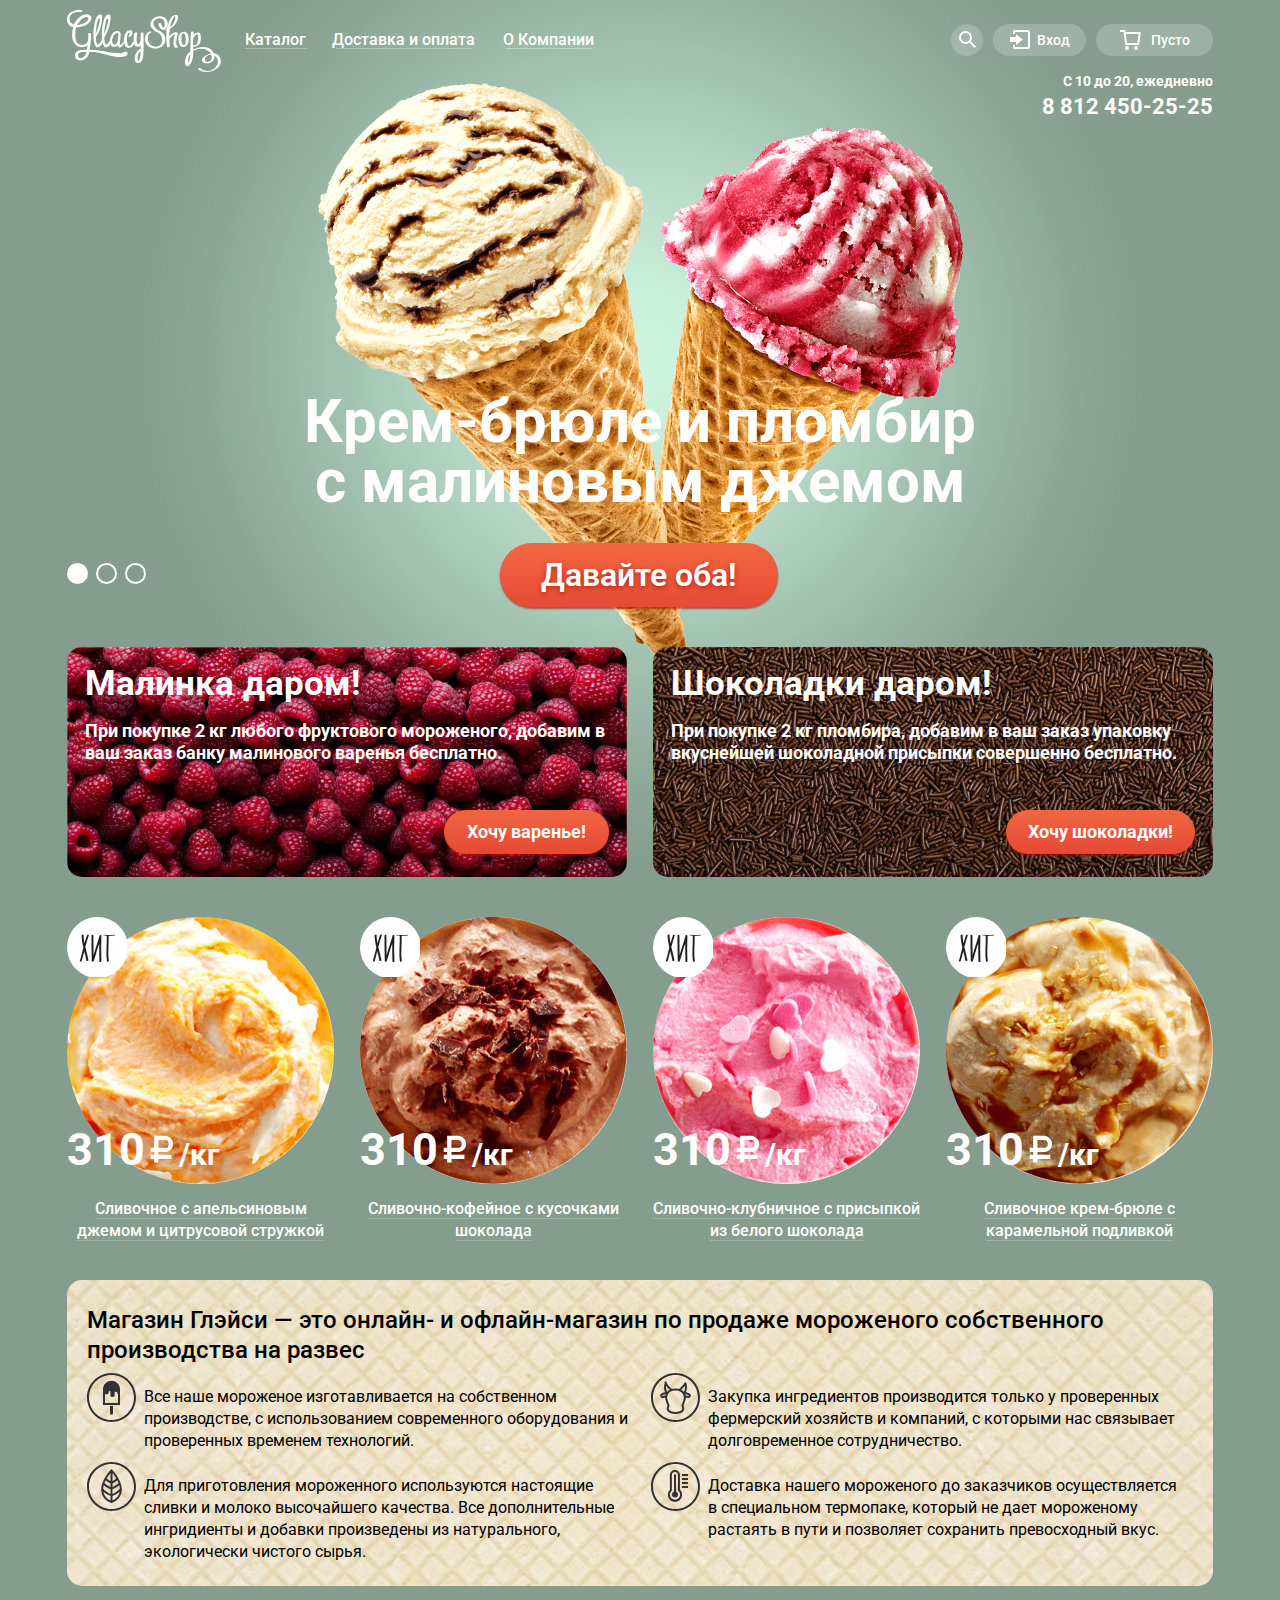
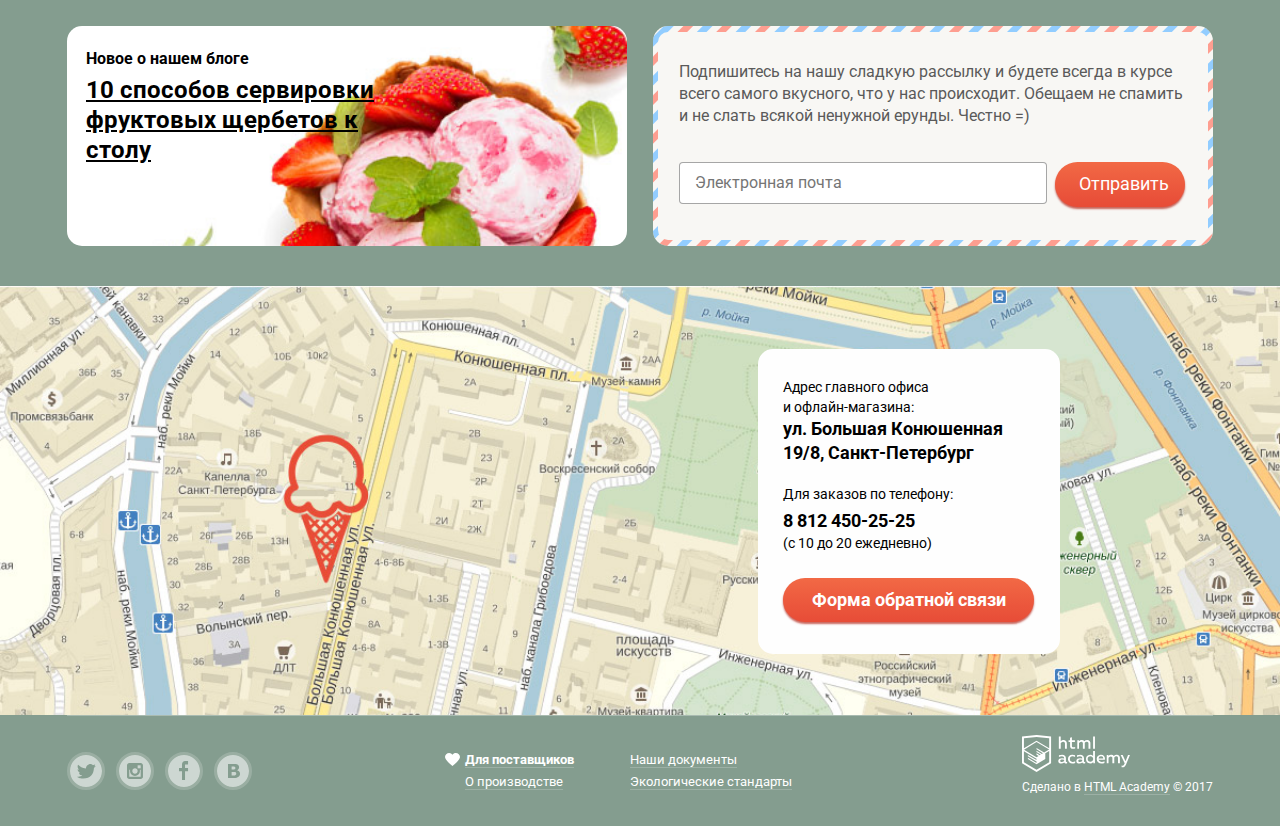
==== commit 33074318: "доделаны 2 страницы" ====
--- a/index.html
+++ b/index.html
@@ -71,8 +71,8 @@
                 </a>
                 <section class=" modal_login">
                   <form class="modal_user_form" method="post" action="https://echo.htmlacademy.ru">
-                    <input name="user-login" type="email" placeholder="Электронная почта" pattern="([A-z0-9_.-]{1,})@([A-z0-9_.-]{1,}).([A-z]{2,8})" value="">
-                    <input name="user-password" type="password" placeholder="Пароль" value="">
+                    <input name="user-login" type="email" placeholder="Электронная почта" pattern="([A-z0-9_.-]{1,})@([A-z0-9_.-]{1,}).([A-z]{2,8})" value="" required>
+                    <input name="user-password" type="password" placeholder="Пароль" value="" required>
                     <button class="btn modal_btn" type="submit">Войти</button>
                     <ul class="modal_login_list">
                       <li>
@@ -93,9 +93,11 @@
               </li>
             </ul>
           </nav>
+          <div class="header-bottom">
           <div class="time_work">
             <p>С 10 до 20, ежедневно</p>
             <a href="tel:88124502525" aria-label="телефон обратной связи">8 812 450-25-25</a>
+          </div>
           </div>
         </header>
         <section class="slider">
@@ -261,18 +263,24 @@
               <a href="#">10 способов сервировки фруктовых щербетов к столу</a>
             </p>
           </article>
-          <article class="feedback">
-            <form class="feedback_form" method="post" action="https://echo.htmlacademy.ru">
-              <label for="email">Подпишитесь на нашу сладкую рассылку и будете всегда в курсе всего самого вкусного, что у нас происходит. Обещаем
-                не спамить и не слать всякой ненужной ерунды. Честно =)</label>
-              <input name="email" type="email" id="email" placeholder="Электронная почта">
-              <button class="btn" type="submit">Отправить</button>
+          <article class="subs">
+            <div class="wrap">
+              <p>Подпишитесь на нашу сладкую рассылку и будете всегда в курсе всего самого вкусного, что у нас происходит. Обещаем
+                  не спамить и не слать всякой ненужной ерунды. Честно =)</p>
+            <form action="https://echo.htmlacademy.ru" method="GET">
+              <div class="wrap-input-newsletter input-newsletter">
+              <input name="email" type="email" id="email" placeholder="Электронная почта" required>
+              <label for="email"></label>
+              </div>
+              <button class="btn subs-button" type="submit">Отправить</button>
             </form>
+            </div>
           </article>
         </section>
       </main>
      
       <div class="mymap">
+        <iframe src="https://www.google.com/maps/embed?pb=!1m18!1m12!1m3!1d1680.626500259789!2d30.324913289047686!3d59.93856375735322!2m3!1f0!2f0!3f0!3m2!1i1024!2i768!4f13.1!3m3!1m2!1s0x4696310fca5ba729%3A0xea9c53d4493c879f!2z0JHQvtC70YzRiNCw0Y8g0JrQvtC90Y7RiNC10L3QvdCw0Y8g0YPQuy4sIDE5LCDQodCw0L3QutGCLdCf0LXRgtC10YDQsdGD0YDQsywgMTkxMTg2!5e0!3m2!1sru!2sru!4v1463165208330" width="1200" height="430" allowfullscreen=""></iframe>
         <div class="map_container">
         <div class="map_form">
           <p class="map_form_paragraph">
@@ -285,7 +293,30 @@
               <a href="tel:+88124502525" class="contacts-tel" aria-label="телефон для обратной связи">8 812 450-25-25</a>
             </b> (с 10 до 20 ежедневно)
           </p>
-          <a class="map_form_btn btn" tabindex="0">Форма обратной связи</a>
+
+
+          <a class="map_form_btn btn" tabindex="0" href="#">Форма обратной связи</a>
+          <div class="overlay-feedback overlay-feedback-hide">
+            </div>
+          <div class="feedback feedback-show">
+              <p>
+                Мы обязательно вам ответим!
+              </p>
+              <form action="https://echo.htmlacademy.ru" method="get">
+                <div class="input-field input-field-feedback">
+                  <input id="feedback-name" type="text" name="feedback-name" placeholder="Как вас зовут?" required><label for="feedback-name"></label>
+                </div>
+                <div class="input-field input-field-feedback">
+                  <input id="feedback-email" type="email" name="feedback-email" placeholder="Ваша почта для ответа?" required pattern="([A-z0-9_.-]{1,})@([A-z0-9_.-]{1,}).([A-z]{2,8})"><label for="feedback-email"></label>
+                </div>
+                <div class="input-field input-field-feedback">
+                  <textarea id="feedback-text" name="feedback-text" placeholder="Напишите что-нибудь..." required></textarea><label for="feedback-text"></label>
+                </div>
+                <input class="btn" type="submit" value="Отправить">
+                <button class="feedback-close" type="button"></button>
+              </form>
+            </div>
+
         </div>
       </div>
       </div>
@@ -367,20 +398,9 @@
         </article>
 
       </footer>
-      <section class="modal_feedback">
-        <form class="modal_feedback_form" method="post" action="https://echo.htmlacademy.ru">
-          <h3 class="feedback_form_title">
-            Мы обязательно вам ответим!
-          </h3>
-          <button class="feedback_form_btn" aria-label="Закрыть форму" type="button"></button>
-          <input name="user-name" type="text" placeholder="Как вас зовут?" value="">
-          <input name="user-email" type="email" placeholder="Ваша почта для ответа?" value="">
-          <textarea name="feedback" cols="30" placeholder="Напишите что-нибудь..."></textarea>
-          <button class="btn" type="submit">Отправить</button>
-        </form>
-      </section>
     </div>
   </div>
-  <script src="js/main.js"></script>
+  
+<script src="js/script.js"></script>
 </body>
 </html>--- a/css/style.css
+++ b/css/style.css
@@ -7,7 +7,7 @@
     font-family: "Roboto", sans-serif;
     color: #ffffff;
   
-    background-color:  #849d8f;
+    background-color:  #9aafa3;
   }
   
   /* */
@@ -34,10 +34,46 @@
     margin-right: 0;
     position: relative;
   }
-  
-  .time_work {
-    margin-left: auto;
-  }
+
+  .header-bottom {
+    display: flex;
+    justify-content: space-between;
+    flex-direction: row-reverse;
+  }
+  
+  .breadcrumbs {
+    padding-top: 15px;
+  }
+
+  .breadcrumbs a {
+    text-decoration: none;
+    
+  }
+
+  .breadcrumbs__link,
+  .breadcrumbs__link--active {
+    display: inline-block;
+    position: relative;
+    margin-right: 3px;
+    padding-right: 15px;
+    font-size: 14px;
+    line-height: 16px;
+    font-weight: normal;
+    color: #fff;
+    border-bottom: 1px solid rgba(255, 255, 255, 0.3);
+  }
+
+  .breadcrumbs__link::after {
+    position: absolute;
+    top: 50%;
+    right: 0;
+    content: "»";
+    -webkit-transform: translate(0, -50%);
+    transform: translate(0, -50%);
+
+  }
+
+  
   
   .time_work p {
     margin: 0;
@@ -399,6 +435,12 @@
   .user_navigation:nth-child(3).basket > a {
     background-color: rgba(255, 255, 255, 1);
   }
+
+  .user_navigation:nth-child(3):hover > a,
+  .user_navigation:nth-child(3):focus > a {
+    color: #323;
+    background-color: rgba(255, 255, 255, 1);
+  }
   
   .user_navigation:nth-child(2) > a {
     width: 93px;
@@ -408,9 +450,10 @@
   
   .user_navigation:nth-child(3) > a {
     width: 117px;
-  
+    
     border-radius: 20px;
   }
+
   
   /*------------------------*/
   
@@ -473,19 +516,21 @@
   .user_navigation:not(:nth-child(3)):hover a,
   .user_navigation:not(:nth-child(3)) a:focus {
     color: #000000;
-  
     fill: #000000;
   }
   
+  .user_navigation:nth-child(3):hover .modal__cart,
   .user_navigation:nth-child(2):hover .modal_login,
   .user_navigation:nth-child(1):hover .modal_search,
+  .user_navigation:nth-child(3):focus .modal__cart,
   .user_navigation:nth-child(2):focus .modal_login,
   .user_navigation:nth-child(1):focus .modal_search {
     display: block;
   }
   
   .modal_login,
-  .modal_search {
+  .modal_search,
+  .modal__cart {
     position: absolute;
     top: 42px;
     right: 0;
@@ -559,6 +604,113 @@
   .modal_login_list:hover {
     color: #e84d37;
   }
+
+
+
+
+
+
+
+  .modal {
+    position: absolute;
+    display: none;
+    margin: 0;
+    
+    background-color: #f8f7f4;
+    border-radius: 5px;
+    box-shadow: 0 20px 20px 0 rgba(0,0,0,.6);
+    z-index: 100;
+}
+
+.modal__cart {
+    top: 49px;
+    right: 0;
+    width: 540px;
+    padding: 19px 14px;
+    font-size: 13px;
+    line-height: 16px;
+    color: #323232;
+    height: 242px;
+}
+
+.row-1 {
+  padding-bottom: 11px;
+    min-height: 32px;
+    vertical-align: top;
+}
+
+.modal__cart__delete-item {
+  position: relative;
+    display: inline-block;
+    width: 10px;
+    height: 10px;
+    padding: 0;
+    margin: 10px 0 0;
+    background-color: inherit;
+    background-image: url(../img/cross-small.svg);
+    border: 0;
+    vertical-align: top;
+}
+
+.modal__cart__img {
+      width: 260px;
+    margin-left: 17px;
+    margin-right: 24px;
+}
+
+.modal__cart__img, 
+.modal-cart__price,
+.price-per-weight {
+      display: inline-block;
+    padding-top: 8px;
+    vertical-align: top;
+}
+
+.modal__cart img {
+  position: relative;
+    top: -8px;
+    width: 33px;
+    height: 33px;
+    margin-right: 14px;
+    border-radius: 50%;
+}
+
+.modal-cart__price {
+margin-right: 24px;
+}
+
+.modal-cart__price-count {
+      color: #999;
+}
+
+.row-1-last {
+      padding-bottom: 14px;
+    border-bottom: 1px solid #cacac7;
+}
+
+.modal__cart .right {
+      margin-top: 15px;
+    margin-bottom: 13px;
+    font-weight: 700;
+    font-size: 15px;
+}
+
+.button modal__cart__button {
+          margin-right: 0;
+      padding: 9px 13px 11px 12px;
+    font-weight: 700;
+    font-size: 18px;
+    line-height: 24px;
+}
+
+
+
+
+
+
+
+
+
   
   /**----------------------------------*/
   
@@ -1007,54 +1159,6 @@
     line-height: 22px;
   }
   
-  .feedback_form label {
-    font-weight: 400;
-  }
-  
-  .feedback_form {
-    position: absolute;
-    top: 5px;
-    left: 5px;
-    z-index: 111;
-  
-    -webkit-box-sizing: border-box;
-            box-sizing: border-box;
-    width: 549px;
-    height: 211px;
-    padding: 0 20px;
-    padding-top: 29px;
-  
-    background-color: rgb(248, 247, 244);
-    border-radius: 10px;
-  }
-  
-  .feedback_form input {
-    display: inline-block;
-    -webkit-box-sizing: border-box;
-            box-sizing: border-box;
-    width: 368px;
-    margin-right: 4px;
-    padding: 10px;
-    padding-left: 15px;
-  
-    line-height: 24px;
-  
-    border: none;
-    border: none;
-    border-radius: 5px;
-    -webkit-box-shadow: 0 0 1px 0 gray;
-            box-shadow: 0 0 1px 0 gray;
-  }
-  
-  .feedback_form .btn {
-    -webkit-box-sizing: border-box;
-            box-sizing: border-box;
-    width: 128px;
-    margin-top: 37px;
-    margin-left: 4px;
-    padding: 10px 20px 10px 20px;
-  }
-  
   .news {
     display: -webkit-box;
     display: -ms-flexbox;
@@ -1089,23 +1193,165 @@
   .new_text a {
     color: #000000;
   }
-  
-  .about-us .feedback {
-    position: relative;
+
+ 
+  .about-us .subs {
     z-index: 0;
-  
+    top: 110px;
     -webkit-box-sizing: border-box;
             box-sizing: border-box;
     width: 560px;
     min-height: 220px;
-  
-    background-color: #ff0080;
+    left: 24.5%;
+    background-color: #f8f7f4;
     background-image: url("../img/bg-post.svg");
     background-repeat: no-repeat;
     background-size: cover;
     border-radius: 15px;
   }
-  
+
+  .subs .wrap {
+    width: 511px;
+    margin: 0 auto;
+    padding: 29px 18px 29px 21px;
+    background-color: #f8f7f4;
+    height: 150px;
+    border-radius: 10px;
+    margin-top: 6px;
+  }
+
+  .subs p {
+    margin-bottom: 35px;
+    margin-top: 0px;
+    font-size: 16px;
+    line-height: 22px;
+    color: #5a5a5a;
+    font-weight: normal;
+  } 
+
+.wrap-input-newsletter {
+    position: relative;
+    display: inline-block;
+    margin: 0;
+    padding: 0;
+    vertical-align: top;
+}
+
+.input-newsletter input[type="email"] {
+  width: 349px;
+  margin-right: 4px;
+  padding-top: 8px;
+  padding-bottom: 8px;
+  padding-left: 15px;
+  border: 1px solid rgba(70, 70, 70, 0.48);
+  border-radius: 4px;
+  min-height: 13px;
+}
+
+.subs-button {
+  width: 130px;
+  height: 45px;
+  font-size: 18px;
+  line-height: 22px;
+  color: white;
+  padding-top: 9px;
+  padding-bottom: 10px;
+  text-align: center;
+}
+
+.overlay-feedback-hide {
+    display: none;
+}
+
+.overlay-feedback {
+    position: fixed;
+    top: 0;
+    left: 0;
+    width: 100%;
+    height: 100%;
+    background-color: black;
+    opacity: 0.3;
+    z-index: 250;
+}
+
+.feedback-hide {
+  display: none;
+}
+
+.feedback {
+  position: fixed;
+  top: 50%;
+  left: 50%;
+  width: 429px;
+  padding: 17px 24px 26px 26px;
+  color: #323232;
+  background-color: #f8f7f4;
+  border-radius: 9px;
+  min-height: 390px;
+  -webkit-transform: translateX(-50%) translateY(-50%);
+  transform: translateX(-50%) translateY(-50%);
+  z-index: 300;
+}
+  
+.feedback p {
+  margin-top: 0px;
+  margin-bottom: 22px;
+  font-size: 24px;
+  line-height: 28px;
+}
+
+.feedback-show {
+  display: none;
+}
+
+.feedback-active {
+  display: block;
+}
+
+.input-field {
+  position: relative;
+  display: inline-block;
+  margin: 0;
+  padding: 0;
+  vertical-align: top;
+}
+
+.feedback input {
+  width: 251px;
+  margin-bottom: 20px;
+}
+
+input[type="text"], input[type="email"], input[type="password"], textarea {
+  width: 267px;
+  padding-top: 7px;
+  padding-bottom: 6px;
+  padding-left: 14px;
+  font-size: 16px;
+  line-height: 24px;
+  color: #323232;
+  border: 1px solid rgba(70, 70, 70, 0.48);
+  border-radius: 3px;
+  min-height: 29px;
+  outline: none;
+}
+
+.feedback textarea {
+  width: 410px;
+  height: 141px;
+  margin-bottom: 16px;
+}
+
+.feedback .btn {
+  float: right;
+  width: 138px;
+  padding: 0;
+  margin: 0;
+  font-weight: 700;
+  color: white;
+  min-height: 46px;
+}
+
+
   /*-----------------------------------*/
   
   .map_container {
@@ -1115,11 +1361,42 @@
     z-index: 2;
     color: #000;
   }
+
+  .feedback-close {
+    position: absolute;
+    top: 13px;
+    right: 13px;
+    width: 22px;
+    height: 22px;
+    font-size: 0px;
+    cursor: pointer;
+    background-color: transparent;
+    border: 0;
+}
+
+.feedback-close::before,
+.feedback-close::after {
+    content: "";
+    position: absolute;
+    top: 10px;
+    left: 2px;
+    width: 19px;
+    height: 3px;
+    background-color: #323;
+}
+
+.feedback-close::before {
+    transform: rotate(45deg);
+}
+
+.feedback-close::after {
+    transform: rotate(-45deg);
+}
   
   .map_form {
     position: absolute;
     top: 63px;
-    right: 257px;
+    right: 220px;
     display: -webkit-box;
     display: -ms-flexbox;
     display: flex;
@@ -1169,13 +1446,20 @@
   .map_form_paragraph:nth-child(2) .map_form_paragraph_bold {
     padding-top: 5px;
   }
+
+  iframe {
+    width: 100%;
+    min-height: 430px;
+    border: 0;
+  }
   
   .mymap {
     position: relative;
     width: 100%;
-    min-height: 429px;
+    height: 429px;
+    margin-top: 40px;
     color: #000000;
-    background-image: url("../img/map.jpg");
+    background-image: url("../img/mymap.jpg");
     background-repeat: no-repeat;
     background-size: cover;
   }
@@ -1198,20 +1482,7 @@
     text-decoration: none;
     z-index: 2;
   }
-  
-  .mymap:after {
-    content: "";
-    position: absolute;
-    top: 139px;
-    left: 266px;
-  
-    width: 80px;
-    min-height: 140px;
-  
-    background-image: url("../img/pin.svg");
-    z-index: 2;
-  }
-  
+    
   /*-------------------------------------*/
   
   .main_footer {
@@ -1220,9 +1491,10 @@
     display: flex;
     justify-content: space-between;
     padding-bottom: 30px;
-  
+    border-top: 1px solid #a9bbb1;
     -webkit-box-pack: justify;
     -ms-flex-pack: justify;
+
   }
   
   .footer_info_item .link {
@@ -1388,9 +1660,6 @@
     border-bottom: 1px solid #ffbc9e;
   }
   
-  .modal__cart {
-    display: none;
-  }
   /*------------------------------*/
   
   .modal_feedback {
@@ -1580,347 +1849,238 @@
             box-sizing: border-box;
   }
   
-  
-  
-  
-  /*-----------FILTERS----------------*/
-  
-  .filter_weight .filter_weight_list,
-  .filter_fillers .filter_fillers_list {
-    margin: 0;
-    padding: 0;
-  }
-  
-  .fieldset:nth-child(4) {
-    padding-top: 17px;
-  }
-  
-  .filter_sorting_title,
-  .filter_price_title,
-  .filter_weight_title,
-  .filter_fillers_title {
-    margin: 0;
-    padding: 0;
-    padding-bottom: 5px;
-    padding-left: 15px;
-  }
-  
-  .main_filter_form {
-    display: -webkit-box;
-    display: -ms-flexbox;
-    display: flex;
-    -ms-flex-direction: row;
-        flex-direction: row;
-        flex-wrap: wrap;
-    align-items: center;
-    margin-bottom: 40px;
-  
-    -webkit-box-align: center;
-    -webkit-box-direction: normal;
-    -webkit-box-orient: horizontal;
-    -ms-flex-align: center;
-    -ms-flex-wrap: wrap;
-  }
-  
-  .fieldset {
-    border: none;
-  }
-  
-  .select-wrap {
-    width: 193px;
-    height: 37px;
-    overflow: hidden;
-  
-    background-color: rgba(255, 255, 255, 0.2);
-    border-radius: 20px;
-  }
-  
-  .select-wrap select {
-    width: 250px;
-  
-    background-color: transparent;
-    background-color: rgb(0, 0, 0);
-  
-    -webkit-appearance: none;
-       -moz-appearance: none;
-  }
-  
-  .fieldset:nth-child(1) .sorting_list {
-    width: 193px;
-    min-height: 37px;
-    padding: 0 15px 0 15px;
-  
-    text-align: center;
-    color: #ffffff;
-  
-    background-color: rgba(255, 255, 255, 0.2);
-    border: none;
-    border-radius: 20px;
-  }
-  
-  .sorting_list option {
-    color: #000000;
-  }
-  
-  /*-----------------*/
-  
-  .select-wrap::after {
-    content: "";
-    position: absolute;
-    right: 15px;
-    bottom: 10px;
-    z-index: 0;
-  
-    border: 5px solid transparent;
-    border-top: 10px solid #ffffff;
-  }
-  
-  /*-------------check----------------*/
-  
-  /*-----------SCALE------------*/
-  
-  .fieldset {
-    margin: 0;
-    margin-right: 15px;
-    padding: 0;
-  }
-  
-  .fieldset:nth-child(2) {
-    width: 218px;
-  
-    border: none;
-  }
-  
-  .range-filter {
-    width: 176x;
-  }
-  
-  .range-controls {
-    position: relative;
-  
-    height: 20px;
-    padding-top: 17px;
-    padding-right: 20px;
-    padding-left: 20px;
-  
-    background-color: #aabbb1;
-    border-radius: 20px;
-  }
-  
-  .range-controls .scale {
-    height: 4px;
-  
-    background: #d1dad3;
-  }
-  
-  .range-controls .bar {
-    width: 50%;
-    height: 4px;
-    margin-left: 15%;
-  
-    background: #f8f7f4;
-  }
-  
-  .range-controls .toggle {
-    position: absolute;
-    top: 8px;
-    left: 0;
-  
-    width: 4px;
-    height: 4px;
-    padding: 0;
-  
-    background-color: #ababab;
-    border: 8px solid #ffffff;
-    border-radius: 50%;
-    -webkit-box-shadow: 0 2px 1px 0 #cfcfcf;
-            box-shadow: 0 2px 1px 0 #cfcfcf;
-    cursor: pointer;
-  }
-  
-  .range-controls .toggle-min {
-    left: 35px;
-  }
-  
-  .range-controls .toggle-max {
-    left: 133px;
-  }
-  
-  /*-------end----*/
-  
-  .fieldset:nth-child(3) .filter_weight_list {
-    display: -webkit-box;
-    display: -ms-flexbox;
-    display: flex;
-    justify-content: space-between;
-    align-items: center;
-    -webkit-box-sizing: border-box;
-            box-sizing: border-box;
-    width: 414px;
-    min-height: 37px;
-    padding-right: 15px;
-    padding-left: 46px;
-  
-    list-style: none;
-  
-    background-color: rgba(255, 255, 255, 0.2);
-    border-radius: 20px;
-  
-    -webkit-box-align: center;
-    -webkit-box-pack: justify;
-    -ms-flex-align: center;
-    -ms-flex-pack: justify;
-  }
-  
-  .filter_weight_elem,
-  .filter_fillers_elem {
-    position: relative;
-  }
-  
-  .filter_weight_elem,
-  .filter_weight_elem label,
-  .filter_fillers_elem label,
-  .filter_fillers_elem {
-    cursor: pointer;
-  }
-  
-  .filter_weight_elem input[type="radio"] + .radio-indicator {
-    content: "";
-    position: absolute;
-    right: 30px;
-    bottom: -2px;
-  
-    width: 25px;
-    height: 25px;
-  
-    background-image: url("../img/radio-off.svg");
-    background-repeat: no-repeat;
-  }
-  
-  .filter_weight_elem:nth-child(2) input[type="radio"] + .radio-indicator,
-  .filter_weight_elem:nth-child(3) input[type="radio"] + .radio-indicator {
-    right: 60px;
-  }
-  
-  .filter_weight_elem:nth-child(4) input[type="radio"] + .radio-indicator {
-    right: 87px;
-  }
-  
-  .filter_weight_elem input[type="radio"]:focus + .radio-indicator {
-    border-color: #663d15;
-    outline: thin dotted;
-    outline: 5px auto -webkit-focus-ring-color;
-  }
-  
-  .filter_weight_elem input[type="radio"]:checked + .radio-indicator {
-    content: "";
-  
-    background-image: url("../img/radio-on.svg");
-  }
-  
-  /*-----------Fillers--------------------*/
-  
-  .filter_fillers_elem input[type="checkbox"] + .checkbox-indicator::after {
-    content: "";
-    position: absolute;
-    right: 68px;
-    bottom: -2px;
-  
-    width: 23px;
-    height: 23px;
-  
-    background-image: url("../img/checkbox-off.svg");
-    background-repeat: no-repeat;
-  }
-  
-  .filter_fillers_elem:nth-child(2) input[type="checkbox"] + .checkbox-indicator::after {
-    right: 163px;
-  }
-  
-  .filter_fillers_elem:nth-child(1) input[type="checkbox"] + .checkbox-indicator::after {
-    right: 105px;
-  }
-  
-  .filter_fillers_elem input[type="checkbox"]:focus + .checkbox-indicator::after {
-    border-color: #663d15;
-    outline: thin dotted;
-    outline: 5px auto -webkit-focus-ring-color;
-  }
-  
-  .filter_fillers_elem input[type="checkbox"]:checked + .checkbox-indicator::after {
-    background-image: url("../img/checkbox-on.svg");
-  }
-  
-  .fieldset:nth-child(4) .filter_fillers_list {
-    display: -webkit-box;
-    display: -ms-flexbox;
-    display: flex;
-    justify-content: space-between;
-    align-items: center;
-    -webkit-box-sizing: border-box;
-            box-sizing: border-box;
-    width: 703px;
-    min-height: 37px;
-    padding-right: 19px;
-    padding-left: 45px;
-  
-    list-style: none;
-  
-    background-color: rgba(255, 255, 255, 0.2);
-    border-radius: 20px;
-  
-    -webkit-box-align: center;
-    -webkit-box-pack: justify;
-    -ms-flex-align: center;
-    -ms-flex-pack: justify;
-  }
-  
-  .btn_filter {
-    display: -webkit-box;
-    display: -ms-flexbox;
-    display: flex;
-    justify-content: center;
-    align-self: center;
-    width: 143px;
-    min-height: 36px;
-    margin-bottom: -35px;
-  
-    color: #ffffff;
-  
-    background-color: rgba(255, 255, 255, 0.188);
-    border-width: 2px;
-    border-style: solid;
-    border-color: rgb(255, 255, 255);
-    border-radius: 20px;
-  
-    -webkit-box-pack: center;
-    -ms-flex-item-align: center;
-    -ms-flex-pack: center;
-  }
-  
-  .filter_sorting_title,
-  .filter_price_title,
-  .filter_weight_title,
-  .filter_fillers_title,
-  .sorting-link {
-    font-weight: 500;
-    font-size: 14px;
-    line-height: 16px;
-  }
-  
-  .filter_sorting_title .sorting-link,
-  .filter_weight_list label,
-  .filter_fillers_list label,
-  .btn_filter {
-    font-weight: 500;
-    font-size: 16px;
-    line-height: 18px;
-  }
-  
-  .filter_sorting {
-    position: relative;
-  }
-  
+ 
+
+form {
+  display: block;
+  margin-top: 0px;
+}
+
+.filters {
+  margin-bottom: 40px;
+}
+
+.filters>.filters-label:first-child {
+  width: 193px;
+}
+
+.filters>.filters-label, fieldset {
+  font-weight: 500;
+  font-size: 14px;
+  line-height: 16px;
+}
+
+.filters>.filters-label {
+  margin-right: 13px;
+}
+
+.filters>.filters-label, fieldset {
+  display: inline-block;
+  vertical-align: top;
+}
+
+.filters-label:first-child .filter-title, fieldset:nth-of-type(2) .filter-title {
+  margin-left: 16px;
+}
+
+.wrap-select-sort {
+  width: 193px;
+  margin: 5px 0 0;
+  padding: 0;
+  overflow: hidden;
+  border-radius: 15px;
+  min-height: 17px;
+}
+
+select[name=sort] {
+  width: 330px;
+  margin: 0;
+  padding: 8px 22px 7px 11px;
+  color: #fff;
+  background-color: #aabcb2;
+  background-image: url("../img/select-arrow.svg");
+  background-repeat: no-repeat;
+  background-position: 170px center;
+  border: 0;
+  min-height: 32px;
+}
+
+.btn-filter, .container-buttons, .filter-cost, input[type=range], select[name=sort] {
+  font-size: 16px;
+  line-height: 18px;
+  border-radius: 18px;
+}
+
+option {
+  font-weight: normal;
+  display: block;
+  white-space: pre;
+  min-height: 1.2em;
+  padding: 0px 2px 1px;
+}
+
+.filters>.filters-label:nth-child(2) {
+  width: 218px;
+  height: 58px;
+}
+
+.filters-label:nth-of-type(2) .filter-title, fieldset:nth-of-type(1) .filter-title {
+  margin-left: 14px;
+}
+
+.filter-cost {
+  position: relative;
+  width: 218px;
+  margin-top: 5px;
+  background-color: #aabcb2;
+}
+
+.btn-filter, .filter-cost {
+  height: 37px;
+}
+
+.filter-cost .scale {
+  position: absolute;
+  top: 16px;
+  left: 15px;
+  width: 188px;
+  height: 4px;
+  background-color: #fff;
+  opacity: .5;
+}
+
+.filter-cost .bar, .filter-cost .range-toggle {
+  position: absolute;
+  top: 16px;
+  left: 44px;
+  width: 98px;
+  height: 4px;
+  background-color: #fff;
+}
+
+.filter-cost .range-toggle {
+  top: 8px;
+  left: 34px;
+  width: 20px;
+  height: 20px;
+  border-radius: 50%;
+  cursor: pointer;
+}
+
+.filter-cost .range-toggle:last-child {
+  position: absolute;
+  top: 8px;
+  left: 132px;
+}
+
+fieldset, legend {
+  margin: 0;
+  padding: 0;
+  border: 0;
+}
+
+.container-buttons {
+  height: 21px;
+  padding: 10px 3px 6px 16px;
+}
+
+.container-buttons, input[type=range] {
+  margin-top: 5px;
+  background-color: #aabcb2;
+}
+
+.filters input[type=checkbox], .filters input[type=radio] {
+  display: none;
+}
+
+fieldset:first-of-type label {
+  padding-left: 29px;
+}
+
+fieldset label {
+  position: relative;
+  margin-right: 15px;
+  padding: 0;
+  cursor: pointer;
+}
+
+input[type=checkbox]:checked+label::before {
+  content: "";
+  position: absolute;
+  left: 0;
+  top: 0;
+  width: 20px;
+  height: 20px;
+  background-color: inherit;
+  background-image: url("../img/checkbox-on.svg");
+}
+
+fieldset:last-of-type label::after {
+  content: "";
+  position: absolute;
+  left: 0;
+  top: 0;
+  width: 18px;
+  height: 18px;
+  border: 1px solid #fff;
+  border-radius: 3px;
+}
+
+fieldset:first-of-type label::after {
+  content: "";
+  position: absolute;
+  left: 0;
+  top: 0;
+  width: 18px;
+  height: 18px;
+  border: 1px solid #fff;
+  border-radius: 50%;
+}
+
+input[type=radio]:checked+label::before {
+  content: "";
+  position: absolute;
+  left: 4px;
+  top: 4px;
+  width: 12px;
+  height: 12px;
+  background-color: #eef1ef;
+  border-radius: 50%;
+}
+
+fieldset:nth-of-type(2) .container-buttons {
+  padding-right: 5px;
+}
+
+fieldset:last-of-type label {
+  margin-right: 16px;
+  padding-left: 32px;
+}
+
+.btn-filter {
+  margin: 20px 0 0 11px;
+  padding: 5px 26px 5px 28px;
+  font-weight: 500;
+  color: #fff;
+  background-color: #abbcb2;
+  border: 2px solid #fff;
+  min-height: 37px;
+}
+
+select[name=sort]:hover {
+  color: #323;
+  background-color: rgba(255, 255, 255, 1);
+  background-image: url("../img/marker-black.svg");
+}
+
+select[name=sort]:focus {
+  color: #323;
+  background-color: rgba(255, 255, 255, 1);
+  background-image: url("../img/marker-black.svg");
+}
+
+
+
   /*--------------------------*/
   
   .products {
@@ -1946,38 +2106,39 @@
     -ms-flex-wrap: wrap;
   }
   
-  .pagination {
+  .paginator__nav {
     margin-top: 43px;
     margin-bottom: 30px;
     margin-left: auto;
   }
   
-  .pagination_list {
-    display: -webkit-box;
-    display: -ms-flexbox;
-    display: flex;
+  .paginator_list {
+    display: -webkit-box;
+    display: -ms-flexbox;
+    display: flex;
+    justify-content: flex-end;
     margin: 0;
     margin-right: 5px;
     padding: 0;
-  
+    padding-top: 33px;
     list-style: none;
   }
-  
-  .pagination_item {
+
+  .paginator__item {
     margin-right: 9px;
   }
   
-  .pagination_item:nth-child(6) {
+  .paginator__item:nth-child(6) {
     margin-right: 0;
   }
   
-  .pagination_item:nth-child(7),
-  .pagination_item:nth-child(1) {
-    position: relative;
-  }
-  
-  .pagination_item:nth-child(7)::after,
-  .pagination_item:nth-child(1)::before {
+  .paginator__item:nth-child(7),
+  .paginator__item:nth-child(1) {
+    position: relative;
+  }
+  
+  .paginator__item:nth-child(7)::after,
+  .paginator__item:nth-child(1)::before {
     content: "";
     position: absolute;
     top: 7px;
@@ -1992,31 +2153,31 @@
     opacity: 1;
   }
   
-  .pagination_item:nth-child(1)::before {
+  .paginator__item:nth-child(1)::before {
     top: 6px;
     right: 0;
   
     -webkit-transform: rotate(180deg);
         -ms-transform: rotate(180deg);
             transform: rotate(180deg);
-    opacity: 0.7;
-  }
-  
-  .pagination a:hover {
+    opacity: 0.35;
+  }
+  
+  .paginator__item a:hover {
     color: #000000;
   
     background-color: rgba(255, 255, 255, 0.5);
     border-radius: 50%;
   }
   
-  .pagination_item:nth-child(2) a {
+  .paginator__item:nth-child(2) a {
     color: #000000;
   
     background-color: rgb(255, 255, 255);
     border-radius: 50%;
   }
   
-  .pagination a {
+  .paginator__item a {
     position: relative;
   
     display: -webkit-box;
@@ -2039,11 +2200,7 @@
     -ms-flex-pack: center;
   }
   
-  .pagination_item:nth-child(1),
-  .pagination_item:nth-child(7) {
-    display: none;
-  }
-  /*----------------footer----------------*/
+    /*----------------footer----------------*/
   
   .link_footer {
     font-weight: 400;
@@ -2122,20 +2279,7 @@
   /*   box-shadow: 0 5px 5px 0px #000; */
   }
   
-  .table {
-    position: relative;
-  }
-  
-  .table::after {
-    content: "";
-    position: absolute;
-    right: -20px;
-    bottom: 0;
-    left: 0px;
-  
-    border-bottom: 1px solid #d1d0ce;
-  }
-  
+ 
   .table_row_item:first-child .table_data:nth-child(3),
   .table_row_item:nth-child(2) .table_data:nth-child(3) {
     width: 220px;
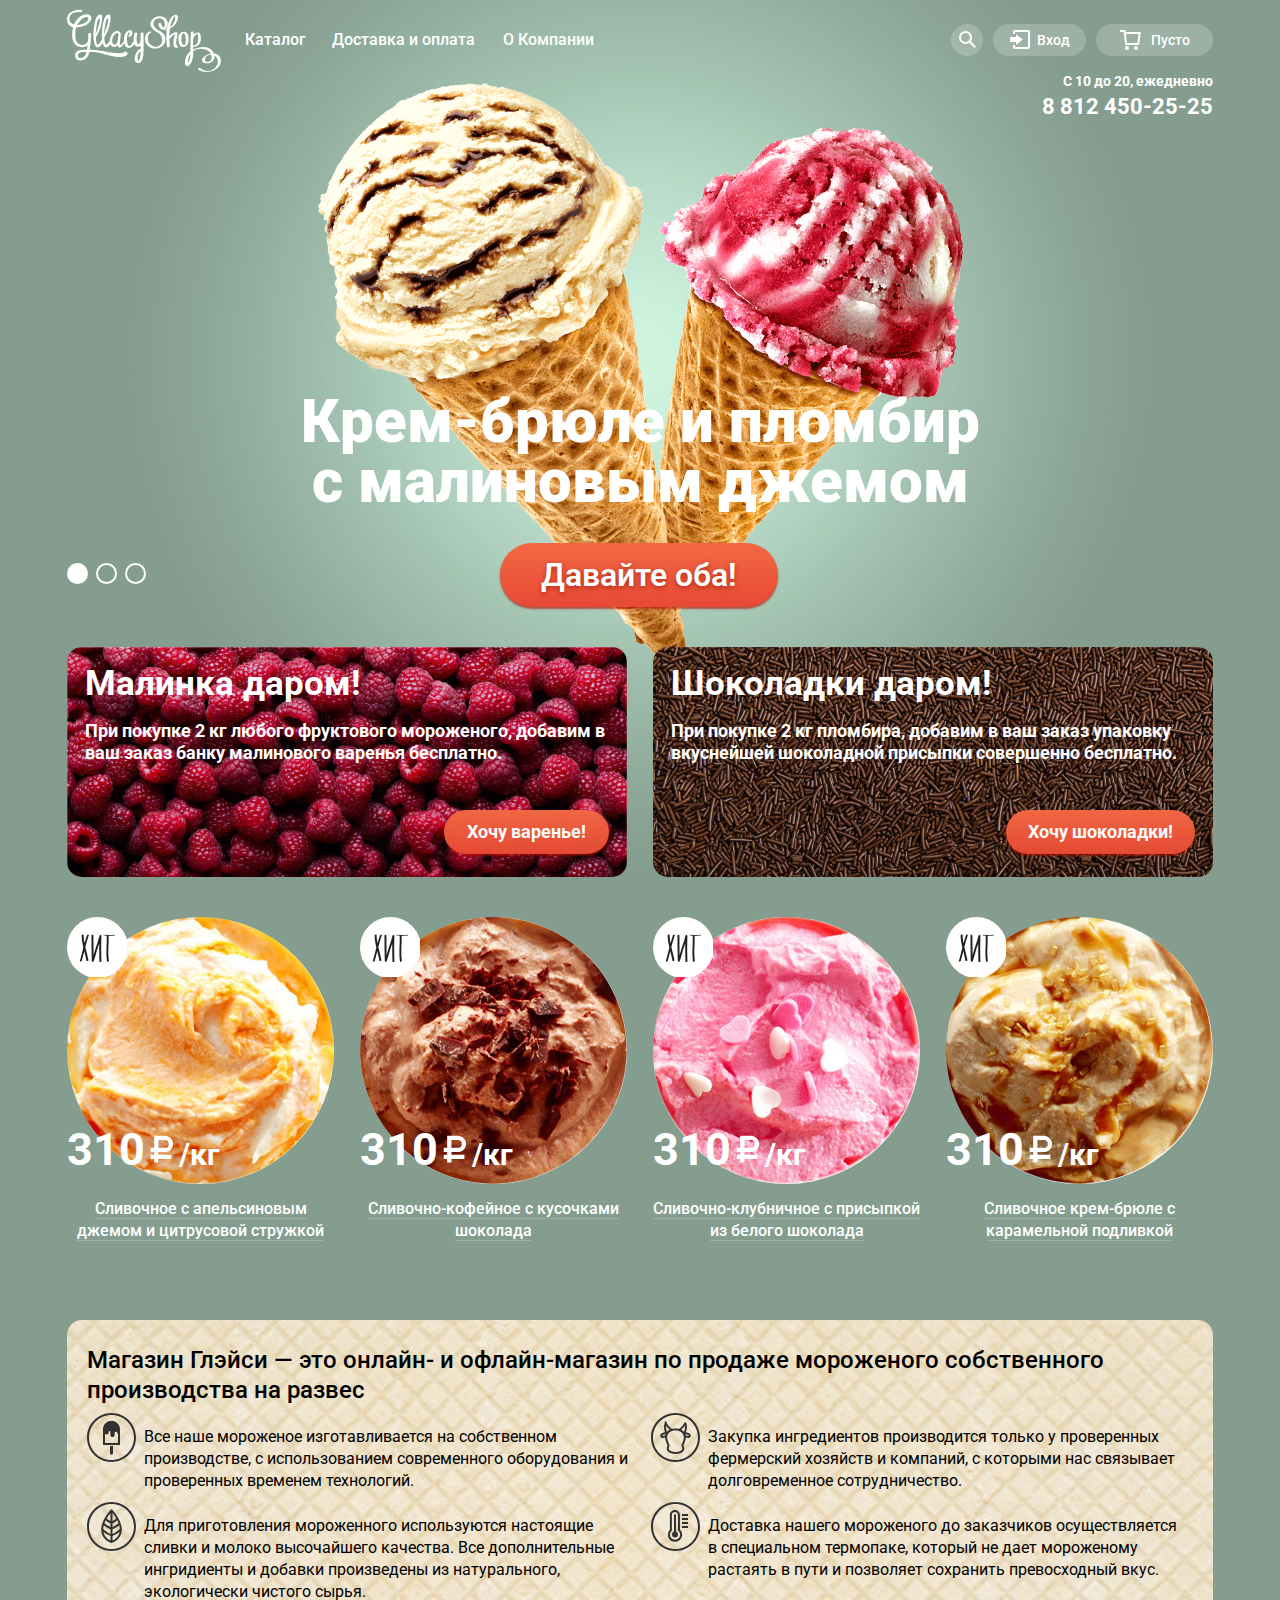
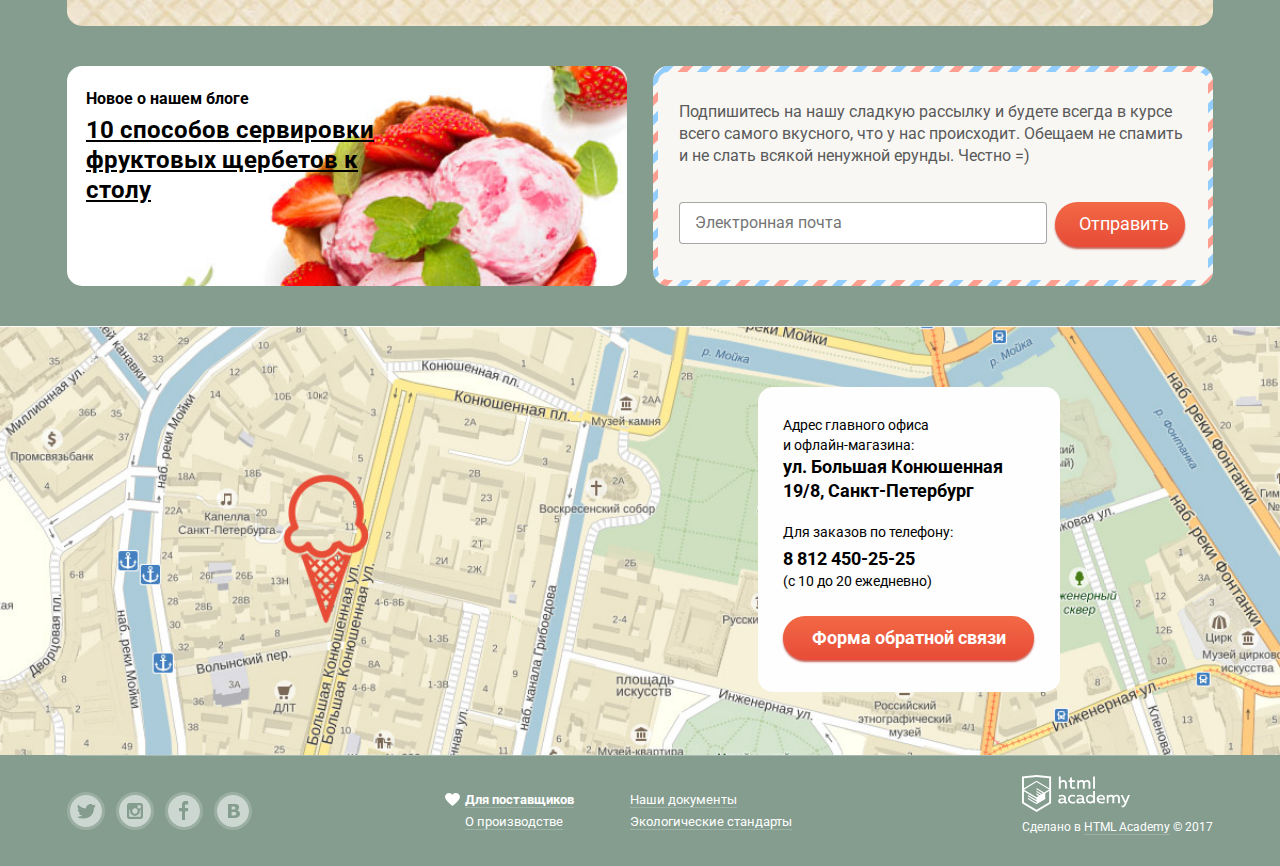
==== commit 7f0f8b95: "итоговые правки" ====
--- a/index.html
+++ b/index.html
@@ -19,7 +19,11 @@
         <header class="main_header container">
           <nav class="main_header_navigation">
             <a class="header_navigation_logo">
-                <img src="img/logo.svg" alt="Логотип магазина Gllacy" width="154" height="64">
+              <span aria-label="Логотип магазина Gllacy"> </span>
+              <svg xmlns="http://www.w3.org/2000/svg" width="154" height="64" viewBox="0 0 154 64">
+                <g fill="#FFF"><path d="M59.292 42.755c-.833-.25-2.153.373-2.153.373s-3.027 2.513-17.84-.378c-10.908-2.129-16.583-1.917-16.583-1.917s1.833-12.5 1.333-16c0 0 0-.917-1.083-.917s-1.75.417-1.75 1 .167 4.417-.25 7.083c0 0-1.417 4.251-6.167 3.917s-5.75-3.75-6.167-6.083-.666-8.833.584-11.5c0 0 7.167.25 11.667-3.583s4.25-7.167 2.083-8.583S15.883 5 12.049 8.5s-5.083 7-5.083 7-5.625-1.208-4.333-7.083C3.982 2.277 12.393 3 12.393 3c1.75.333 1.823.5 2.406-.083s1-2.083-1.75-2.167S2.049 2.021.466 7.5c-1.685 5.828 1.435 9.997 5.622 10.643 0 0-2.288 10.107.545 15.107s6.94 4.917 8.595 4.917 4.572-.916 5.405-2.25c0 0-.393 3.581-.724 4.88 0 0-6.935-.095-9.109 1.036-3.688 1.917-2.917 6.48-1.5 8.104 1.204 1.38 4.812 2.125 7.417.896 2.705-1.277 4.865-3.739 5.549-7.697 0 0 6.368-.469 12.534 1.364s14.756 3.556 17.34 3.556 8.046-.738 8.327-2.889c.186-1.438-.342-2.162-1.175-2.412zM15.862 9.328s3.281-2.5 4.844-.938c0 0 1.25 1.281.094 2.812-.656.869-2.396 3.589-10.656 4.938-.001.001 2.593-4.562 5.718-6.812zm.265 38.906s-4.531 2.469-5.047-.875c-.333-2.158.89-3.18 1.687-3.57s1.875-.879 6.579-.711c0 0 0 3.328-3.219 5.156z"/><path d="M73.576 24.477l-.002 6.77c-.007.038-.019.075-.021.115-.035.931-.418 1.734-.861 2.537a5.56 5.56 0 0 1-1.18 1.463c-.533.469-.877-.564-1.078-.985-1.391-2.915-.726-6.812-.187-9.862.257-1.454-2.706-1.077-2.936.222-.334 1.888-.869 5.118-.547 7.906-.587.101-1.167.366-1.341.737-.511 1.088-2.009 4.704-3.833 3.258-1.319-1.046-1.461-3.743-1.6-5.268-.191-2.111.154-4.267.816-6.266-.058.173 1.14-2.823 1.67-1.703.326.69.032 2.641-.608 3.122-1.571 1.182.875 1.67 1.824.956 1.802-1.356 3.05-5.708-.074-6.232-3.464-.581-5.438 2.923-6.163 5.697-.335 1.279-.563 3.074-.504 4.886-.481.832-2.097 3.533-3.047 4.026-1.125.584-1.104-.229-1.062-.75s.542-5.146.813-8.271c.175-2.014-.062-2.771-.5-3.646s-3.994-2.825-7.146.833c-2.183 2.534-2.912 4.927-3.08 7.054-.213.425-.443.873-.71 1.362-1.5 2.75-3.384 3.909-4.062 2-.594-1.672-.906-3.703-.75-6.188.005-.088 3.5-5 5.062-11.75s1.25-10.062.438-10.625-4.25-1.938-6.312 6.25c-1.523 6.047-2.137 12.5-1.565 17.879a41.603 41.603 0 0 1-1.229 2.434c-1.5 2.75-3.384 3.909-4.062 2-.594-1.672-.906-3.703-.75-6.188.005-.088 3.5-5 5.062-11.75s1.25-10.062.438-10.625-4.25-1.938-6.312 6.25-2.465 17.126-.5 23.125c0 0 1.081 3.375 3.103 3.125 1.671-.207 3.656-1.846 4.829-4.906.144.615.301 1.215.487 1.781 0 0 1.081 3.375 3.103 3.125 1.376-.17 2.964-1.32 4.14-3.423.711 1.839 2.239 3.34 4.213 2.985 2.667-.479 3.218-1.932 3.218-1.932s-.051 2.383 1.657 2.383c1.525 0 2.729-.889 3.938-3.159.409-.77.642-1.218.773-1.481.356 2.144 1.241 4.055 3.018 4.83 2.976 1.298 5.62-1.172 7.167-3.608.473 1.199 1.24 2.156 2.461 2.616 1.338.505 2.659.013 3.772-.928-.005 1.173-.016 2.346-.026 3.519-.584.001-1.239.143-1.547.415-3.203 2.825-4.598 6.241-4.195 10.521.233 2.48 2.576 3.597 4.725 2.662 3.101-1.35 3.57-6.021 3.83-8.836.625-6.829.139-13.939.139-20.791 0-1.293-2.906-.702-2.906.329zM30.252 13.281c.688-2.656 1.329-3.719 1.954-3.719s.938.719.469 3-1.987 8.626-4.094 12.75c0 0 .983-9.374 1.671-12.031zm8.418 0c.688-2.656 1.329-3.719 1.954-3.719s.938.719.469 3-1.987 8.626-4.094 12.75c0 0 .984-9.374 1.671-12.031zm12.859 12.427c-.074.58-.459 4.292-.959 6.292s-.953 2.78-2.583 3.438c-1.704.688-2.438-1.418-2.438-1.418-1.146-3.208.396-6.042 1.667-7.919s2.573-2.096 3.312-1.955a1.36 1.36 0 0 1 1.001 1.562zm21.972 18.056c-.038 2.683-.381 5.377-1.579 7.81-.701.146-1.029-.117-1.239-1.237a10.734 10.734 0 0 1 .049-3.251c.24-2.021 1.382-3.736 2.783-5.153-.007.61-.005 1.22-.014 1.831zM92.301 21.649c-2.541-1.229-4.811-3.29-5.715-6-1.279-3.827 2.928-6.647 6.275-6.474 3.488.181 5.137 3.625 4.967 6.709-.061 1.095-.748 3.557-2.096 2.277-.951-.906-1.369-2.375-1.566-3.632-.191-1.21-3.1-.495-2.898.776.578 3.657 4.527 7.689 7.898 3.863 3.014-3.418 1.656-9.462-2.574-11.233-4.523-1.893-10.135.077-12.529 4.327-2.732 4.85 2.748 9.598 6.629 11.321 6.225 3.338 6.455 14.054-1.818 14.126-3.43.03-6.619-2.438-7.693-5.609-.572-1.688-.279-7.553 2.014-8.003 1.807-.354 1.311-2.04-.453-1.693-3.713.727-5.08 5.515-4.721 8.858.576 5.341 5.578 8.339 10.631 8.295 4.682-.041 8.654-2.929 9.625-7.549.938-4.482-1.912-8.768-5.976-10.359z"/><path d="M110.881 37.532c-2.855-1.552-1.223-7.563-.791-9.875.279-1.492 1.555-3.794-.494-4.296-2.385-.584-5.223 1.687-7.277 3.858.012-2.506.17-4.999.553-7.478 3.088-1.576 5.4-3.821 7.182-7.395 1.295-2.604 1.941-7.971-2.461-6.422-3.986 1.403-5.377 6.017-6.619 9.688a29.258 29.258 0 0 0-1.094 4.378c-.398.16-.803.312-1.219.44-1.658.512-1.441 1.407.238.89.275-.085.543-.173.809-.263-.793 5.612-.256 11.49.248 17.02.049.54 2.969-.001 2.898-.777-.227-2.468-.414-4.922-.496-7.364.283-.104.52-.236.633-.387.889-1.175 1.982-2.203 3.08-3.177.299-.261.605-.513.92-.755l.459-.339c.674-.53.799-.543.381-.04-.061.916-.459 1.93-.625 2.832-.549 2.992-2.127 8.889 1.346 10.775.745.403 3.43-.715 2.329-1.313zm-6.486-24.101c.305-.897.715-1.77 1.094-2.636.473-1.082 1.73-4.768 2.645-3.004.729 1.404-.426 3.717-.938 5.067-.83 2.185-2.254 3.95-4.047 5.297.31-1.58.714-3.155 1.246-4.724z"/><path d="M121.635 30.527c.006-3.288-.375-7.506-4.303-7.863-4.309-.392-6.006 4.123-6.064 7.49-.004.274.135.456.35.569-.004 3.15.76 7.26 4.508 7.197 4.181-.068 5.505-3.714 5.509-7.393zm-4.998 5.475c-2.441-.971-2.219-5.203-2.053-7.24a.542.542 0 0 0-.246-.525c.301-2.017 1.082-5.03 2.863-3.506 1.416 1.211 1.445 4.148 1.521 5.835.053 1.144-.105 6.224-2.085 5.436zM153.135 48.58c-1.127-2.886-3.588-3.994-6.293-4.128a12.032 12.032 0 0 0-1.133-2.076c-3.91-5.788-13.189-5.019-19.475-1.948-.041-.913-.09-1.824-.129-2.73 2.533.127 5-.852 6.502-2.997 1.676-2.395 1.434-6.632.777-9.314-.619-2.525-3.088-2.072-4.93-1.234-.656.298-1.279.744-1.865 1.261.055-.672.111-1.345.16-2.014.111-1.542-2.842-1.153-2.941.203-.453 6.196-.297 12.366-.441 18.54-4.271 3.862-5.348 7.501-5.391 12.06-.02 2.271 1.934 3.961 3.982 2.386 2.895-2.224 3.771-6.629 4.172-9.984.178-1.491.197-3.009.16-4.528 4.49-2.941 10.635-3.149 15.205-.1.938.626 1.711 1.594 2.262 2.696-1.688.3-3.311.855-4.613 1.482-1.713.825-4.256 2.765-4.131 4.936.098 1.69 1.029 2.638 2.283 2.979.078.033.17.063.299.084 6.135.995 10.703-2.626 9.828-7.737 2.984 1.625 4.107 5.405 3.043 8.66-2.387 7.304-11.584 8.932-16.949 4.054-.574-.523-3.184.577-2.729.992 7.786 7.076 27.058.53 22.347-11.543zm-29.944-1.775c-.102 1.738-.459 3.549-1.145 5.143a22.06 22.06 0 0 1-.801 1.598s-.26.064-.316-.717c.025-2.858.809-5.577 2.346-7.892-.025.623-.048 1.245-.084 1.868zm3.129-17.858a.768.768 0 0 0 .146-.172c.516-.917 1.207-1.728 1.908-2.507.527-.586 1.119-1.138 1.803-1.539.324.162.654.991.777 2.131.303 2.772.439 10.096-3.945 9.407-.209-.033-.57.043-.947.171v-.039c-.06-2.478.075-4.967.258-7.452zm13.08 23.744c-.016-.003-.037-.001-.055-.003-1.689-.398-1.502-1.99-1.289-3.086.492-2.524 3.576-3.883 6.117-3.959 1.284 3.567.296 7.87-4.773 7.048z"/>
+                </g>
+              </svg>
             </a>
             <ul class="header_navigation_list">
               <li class="header_navigation dropdown-wrp"  tabindex="0">
@@ -52,8 +56,10 @@
             <ul class="user_navigation_list">
               <li class="user_navigation dropdown-wrp" tabindex="0">
                 <a href="#" class="user_nav_link">
-                    <img src="img/loupe.svg" alt="Поиск" width="17" height="17">
-                  <span aria-label="открыть форму для поиска"></span>
+                    <svg xmlns="http://www.w3.org/2000/svg" xmlns:xlink="http://www.w3.org/1999/xlink" width="17" height="17" viewBox="0 0 17 17">
+                      <path  d="M16.958 15.527L11.75 10.32A6.455 6.455 0 0 0 13 6.5 6.5 6.5 0 1 0 6.5 13a6.465 6.465 0 0 0 3.839-1.263l5.205 5.204 1.414-1.414zM6.5 11C4.019 11 2 8.981 2 6.5S4.019 2 6.5 2 11 4.019 11 6.5 8.981 11 6.5 11z"/>
+                    </svg>
+                    <span aria-label="открыть форму для поиска"></span>
                 </a>
                 <section class="modal_search">
                   <form class="modal_search_form" method="post" action="https://echo.htmlacademy.ru">
@@ -85,19 +91,20 @@
                   </form>
                 </section>
               </li>
-              <li class="user_navigation ">
+              <li class="user_navigation dropdown-wrp-last user-nav-basket-white">
                 <a href="#" aria-label="Корзина товаров">
-                    <img src="img/basket.svg" alt="корзина пуста" width="21" height="20">
-                  <span>Пусто</span>
+                  <svg xmlns="http://www.w3.org/2000/svg" width="21" height="20" viewBox="0 0 21 20"><path fill="#E84D37" d="M5.888 4.031L6.922 13h10.45l1.176-8.969z"/><circle  cx="6.984" cy="18" r="2"/><circle cx="15.984" cy="18" r="2"/><path fill="#343434" d="M5.657 2.031L5.422 0H0v2h3.64l1.5 13h13.988l1.699-12.969H5.657zM17.372 13H6.922L5.888 4.031h12.66L17.372 13z"/></svg>
+                  </svg>
+                  <span class="two">Пусто</span>
                 </a>
               </li>
             </ul>
           </nav>
           <div class="header-bottom">
-          <div class="time_work">
-            <p>С 10 до 20, ежедневно</p>
-            <a href="tel:88124502525" aria-label="телефон обратной связи">8 812 450-25-25</a>
-          </div>
+            <div class="time_work">
+              <p>С 10 до 20, ежедневно</p>
+              <a href="tel:88124502525" aria-label="телефон обратной связи">8 812 450-25-25</a>
+            </div>
           </div>
         </header>
         <section class="slider">
@@ -109,21 +116,21 @@
             </div>
             <ul class="slider-list">
               <li class="slider-item slide" id="slide1">
-                <h3 class="slide-title">
+                <b class="slide-title">
                   Крем-брюле и пломбир с малиновым джемом
-                </h3>
+                </b>
                 <a class="button slide-button" href="#">Давайте оба!</a>
               </li>
               <li class="slider-item slide" id="slide2">
-                <h3 class="slide-title">
+                <b class="slide-title">
                   Шоколадный пломбир и лимонный сорбет
-                </h3>
+                </b>
                 <a class="button slide-button" href="#">Давайте оба!</a>
               </li>
               <li class="slider-item slide" id="slide3">
-                <h3 class="slide-title">
+                <b class="slide-title">
                   Пломбир с помадкой и клубничный щербет
-                </h3>
+                </b>
                 <a class="button slide-button" href="#">Давайте оба!</a>
               </li>
             </ul>
@@ -155,7 +162,7 @@
             </article>
           </div>
           <div class="icecreams">
-            <article class="icecream icecream-hit"  tabindex="0">
+            <div class="icecream icecream-hit"  tabindex="0">
               <div class="icecream_inner">
                 <div class="icecreams_container_image">
                   <img src="img/orange-jam.jpg" width="267" height="267" alt="Сливочное">
@@ -172,8 +179,8 @@
               <div class="icecream_btn">
                 <a class="btn hidden-btn">Быстрый просмотр</a>
               </div>
-            </article>
-            <article class="icecream icecream-hit"  tabindex="0">
+            </div>
+            <div class="icecream icecream-hit"  tabindex="0">
               <div class="icecream_inner">
                 <div class="icecreams_container_image">
                   <img src="img/coffee.jpg" width="267" height="267" alt="Сливочное">
@@ -190,8 +197,8 @@
               <div class="icecream_btn"  >
                 <a class="btn hidden-btn">Быстрый просмотр</a>
               </div>
-            </article>
-            <article class="icecream icecream-hit"  tabindex="0">
+            </div>
+            <div class="icecream icecream-hit"  tabindex="0">
               <div class="icecream_inner">
                 <div class="icecreams_container_image">
                   <img src="img/strawberry.jpg" width="267" height="267" alt="Сливочное">
@@ -208,8 +215,8 @@
               <div class="icecream_btn">
                 <a class="btn hidden-btn">Быстрый просмотр</a>
               </div>
-            </article>
-            <article class="icecream icecream-hit"  tabindex="0">
+            </div>
+            <div class="icecream icecream-hit"  tabindex="0">
               <div class="icecream_inner">
                 <div class="icecreams_container_image">
                   <img src="img/brulee.jpg" width="267" height="267" alt="Сливочное">
@@ -226,9 +233,8 @@
               <div class="icecream_btn">
                 <a class="btn hidden-btn">Быстрый просмотр</a>
               </div>
-            </article>
+            </div>
           </div>
-
         </section>
         <section class="description container">
           <article class="description_info ">
@@ -238,25 +244,28 @@
             <ul class="advantages_list">
               <li class="advantage item">
                 <p class="advantage_description">Все наше мороженое изготавливается на собственном производстве, с использованием современного оборудования
-                  и проверенных временем технологий.</p>
+                  и проверенных временем технологий.
+                </p>
               </li>
               <li class="advantage item">
                 <p class="advantage_description">Закупка ингредиентов производится только у проверенных фермерский хозяйств и компаний, с которыми нас связывает
-                  долговременное сотрудничество.</p>
+                  долговременное сотрудничество.
+                </p>
               </li>
               <li class="advantage item">
                 <p class="advantage_description">Для приготовления мороженного используются настоящие сливки и молоко высочайшего качества. Все дополнительные
-                  ингридиенты и добавки произведены из натурального, экологически чистого сырья.</p>
+                  ингридиенты и добавки произведены из натурального, экологически чистого сырья.
+                </p>
               </li>
               <li class="advantage item">
                 <p class="advantage_description">Доставка нашего мороженого до заказчиков осуществляется в специальном термопаке, который не дает мороженому
-                  растаять в пути и позволяет сохранить превосходный вкус.</p>
+                  растаять в пути и позволяет сохранить превосходный вкус.
+                </p>
               </li>
             </ul>
           </article>
         </section>
         <section class="about-us container">
-
           <article class="news">
             <h3 class="news_title">Новое о нашем блоге</h3>
             <p class="new_text">
@@ -266,75 +275,66 @@
           <article class="subs">
             <div class="wrap">
               <p>Подпишитесь на нашу сладкую рассылку и будете всегда в курсе всего самого вкусного, что у нас происходит. Обещаем
-                  не спамить и не слать всякой ненужной ерунды. Честно =)</p>
-            <form action="https://echo.htmlacademy.ru" method="GET">
-              <div class="wrap-input-newsletter input-newsletter">
-              <input name="email" type="email" id="email" placeholder="Электронная почта" required>
-              <label for="email"></label>
-              </div>
-              <button class="btn subs-button" type="submit">Отправить</button>
-            </form>
+                  не спамить и не слать всякой ненужной ерунды. Честно =)
+              </p>
+              <form action="https://echo.htmlacademy.ru" method="GET">
+                <div class="wrap-input-newsletter input-newsletter">
+                  <input name="email" type="email" id="email" placeholder="Электронная почта" required>
+                    <label for="email"> </label>
+                </div>
+                <button class="btn subs-button" type="submit">Отправить</button>
+              </form>
             </div>
           </article>
         </section>
       </main>
-     
       <div class="mymap">
         <iframe src="https://www.google.com/maps/embed?pb=!1m18!1m12!1m3!1d1680.626500259789!2d30.324913289047686!3d59.93856375735322!2m3!1f0!2f0!3f0!3m2!1i1024!2i768!4f13.1!3m3!1m2!1s0x4696310fca5ba729%3A0xea9c53d4493c879f!2z0JHQvtC70YzRiNCw0Y8g0JrQvtC90Y7RiNC10L3QvdCw0Y8g0YPQuy4sIDE5LCDQodCw0L3QutGCLdCf0LXRgtC10YDQsdGD0YDQsywgMTkxMTg2!5e0!3m2!1sru!2sru!4v1463165208330" width="1200" height="430" allowfullscreen=""></iframe>
-        <div class="map_container">
-        <div class="map_form">
-          <p class="map_form_paragraph">
-            Адрес главного офиса и офлайн-магазина:
-            <b class="map_form_paragraph_bold">ул. Большая Конюшенная 19/8, Санкт-Петербург</b>
-          </p>
-          <p class="map_form_paragraph">
-            Для заказов по телефону:
-            <b class="map_form_paragraph_bold">
-              <a href="tel:+88124502525" class="contacts-tel" aria-label="телефон для обратной связи">8 812 450-25-25</a>
-            </b> (с 10 до 20 ежедневно)
-          </p>
-
-
-          <a class="map_form_btn btn" tabindex="0" href="#">Форма обратной связи</a>
-          <div class="overlay-feedback overlay-feedback-hide">
-            </div>
-          <div class="feedback feedback-show">
-              <p>
-                Мы обязательно вам ответим!
+          <div class="map_container">
+            <div class="map_form">
+              <p class="map_form_paragraph">Адрес главного офиса и офлайн-магазина:
+                <b class="map_form_paragraph_bold">ул. Большая Конюшенная 19/8, Санкт-Петербург</b>
               </p>
-              <form action="https://echo.htmlacademy.ru" method="get">
-                <div class="input-field input-field-feedback">
-                  <input id="feedback-name" type="text" name="feedback-name" placeholder="Как вас зовут?" required><label for="feedback-name"></label>
-                </div>
-                <div class="input-field input-field-feedback">
-                  <input id="feedback-email" type="email" name="feedback-email" placeholder="Ваша почта для ответа?" required pattern="([A-z0-9_.-]{1,})@([A-z0-9_.-]{1,}).([A-z]{2,8})"><label for="feedback-email"></label>
-                </div>
-                <div class="input-field input-field-feedback">
-                  <textarea id="feedback-text" name="feedback-text" placeholder="Напишите что-нибудь..." required></textarea><label for="feedback-text"></label>
-                </div>
-                <input class="btn" type="submit" value="Отправить">
-                <button class="feedback-close" type="button"></button>
-              </form>
-            </div>
-
+              <p class="map_form_paragraph">Для заказов по телефону:
+                <b class="map_form_paragraph_bold">
+                  <a href="tel:+88124502525" class="contacts-tel" aria-label="телефон для обратной связи">8 812 450-25-25</a>
+                </b> (с 10 до 20 ежедневно)
+              </p>
+              <a class="map_form_btn btn" tabindex="0" href="form.html">Форма обратной связи</a>
+                <div class="overlay-feedback overlay-feedback-hide"> </div>
+                <div class="feedback feedback-show">
+                  <p>Мы обязательно вам ответим!</p>
+                    <form action="https://echo.htmlacademy.ru" method="get">
+                      <div class="input-field input-field-feedback">
+                        <input id="feedback-name" type="text" name="feedback-name" placeholder="Как вас зовут?" required><label for="feedback-name"></label>
+                      </div>
+                      <div class="input-field input-field-feedback">
+                        <input id="feedback-email" type="email" name="feedback-email" placeholder="Ваша почта для ответа?" required pattern="([A-z0-9_.-]{1,})@([A-z0-9_.-]{1,}).([A-z]{2,8})"><label for="feedback-email"></label>
+                      </div>
+                      <div class="input-field input-field-feedback">
+                        <textarea id="feedback-text" name="feedback-text" placeholder="Напишите что-нибудь..." required></textarea><label for="feedback-text"></label>
+                      </div>
+                      <input class="btn" type="submit" value="Отправить">
+                        <button class="feedback-close" type="button"> </button>
+                    </form>
+                </div>
+            </div>
+          </div>
         </div>
-      </div>
-      </div>
-      <footer class="main_footer container">
+        <footer class="main_footer container">
           <article class="footer_social">
             <ul class="footer_social_list">
               <li class="social_button">
                 <a class="button--vk" href="#">
-                  <span aria-label="твиттер"></span>
+                  <span aria-label="твиттер"> </span>
                   <svg xmlns="http://www.w3.org/2000/svg" width="32" height="32" viewBox="0 0 32 32">
-                    <path fill="#FFF" d="M16 0C7.164 0 0 7.164 0 16c0 8.837 7.164 16 16 16 8.837 0 16-7.163 16-16 0-8.836-7.163-16-16-16zm7.944 12.809c-.251 6.516-3.463 10.832-10.992 10.702h-.486c-.447 0-4.543-.443-5.344-1.823 2.479.19 4.247-.406 5.12-1.136-1.048-.289-2.923-.461-3.251-2.848.384.104.618.221 1.299.113-1.307-.824-2.758-1.519-2.679-3.643.311.317 1.164.518 1.46.457-.768-.233-2.149-3.244-.974-4.781 1.984 1.79 4.075 3.482 7.804 3.643.227-2.214 1.24-3.699 3.168-4.325 1.84-.479 3.255.26 3.901 1.138.737-.224 1.453-.466 2.193-.685-.004.833-.569 1.463-.935 1.709.747.165 1.423-.475 1.423-.475-.184.963-1.094 1.725-1.707 1.954z"
-                    />
+                    <path fill="#FFF" d="M16 0C7.164 0 0 7.164 0 16c0 8.837 7.164 16 16 16 8.837 0 16-7.163 16-16 0-8.836-7.163-16-16-16zm7.944 12.809c-.251 6.516-3.463 10.832-10.992 10.702h-.486c-.447 0-4.543-.443-5.344-1.823 2.479.19 4.247-.406 5.12-1.136-1.048-.289-2.923-.461-3.251-2.848.384.104.618.221 1.299.113-1.307-.824-2.758-1.519-2.679-3.643.311.317 1.164.518 1.46.457-.768-.233-2.149-3.244-.974-4.781 1.984 1.79 4.075 3.482 7.804 3.643.227-2.214 1.24-3.699 3.168-4.325 1.84-.479 3.255.26 3.901 1.138.737-.224 1.453-.466 2.193-.685-.004.833-.569 1.463-.935 1.709.747.165 1.423-.475 1.423-.475-.184.963-1.094 1.725-1.707 1.954z"/>
                   </svg>
                 </a>
               </li>
               <li class="social_button">
                 <a class="button--inst" href="#">
-                  <span aria-label="Инстаграм"></span>
+                  <span aria-label="Инстаграм"> </span>
                   <svg version="1.1" id="Layer_1" xmlns="http://www.w3.org/2000/svg" xmlns:xlink="http://www.w3.org/1999/xlink" x="0px" y="0px"
                     width="32px" height="32px" viewBox="0 0 32 32" enable-background="new 0 0 32 32" xml:space="preserve">
                     <g>
@@ -352,55 +352,49 @@
               </li>
               <li class="social_button">
                 <a class="button--fb" href="#">
-                  <span aria-label="facebook"></span>
+                  <span aria-label="facebook"> </span>
                   <svg xmlns="http://www.w3.org/2000/svg" width="32" height="32" viewBox="0 0 32 32">
-                    <path fill="#FFF" d="M16 0C7.164 0 0 7.163 0 16s7.164 16 16 16c8.837 0 16-7.164 16-16S24.837 0 16 0zm4.062 9.455h-3.021v3.444h3.021v3.445h-3.021v8.61H14.02v-8.61H11v-3.445h3.021V9.455c0-1.902 1.353-3.445 3.021-3.445h3.021v3.445z"
-                    />
+                    <path fill="#FFF" d="M16 0C7.164 0 0 7.163 0 16s7.164 16 16 16c8.837 0 16-7.164 16-16S24.837 0 16 0zm4.062 9.455h-3.021v3.444h3.021v3.445h-3.021v8.61H14.02v-8.61H11v-3.445h3.021V9.455c0-1.902 1.353-3.445 3.021-3.445h3.021v3.445z"/>
                   </svg>
                 </a>
               </li>
               <li class="social_button">
                 <a class="button--vk" href="#">
-                  <span aria-label="Вконтакте"></span>
+                  <span aria-label="Вконтакте"> </span>
                   <svg xmlns="http://www.w3.org/2000/svg" width="32" height="32" viewBox="0 0 32 32">
                     <g fill="#FFF">
-                      <path d="M16.637 14.495c.402-.019.719-.082.951-.188.326-.145.54-.33.641-.559.101-.229.15-.496.15-.797 0-.232-.058-.465-.174-.697-.116-.232-.322-.405-.617-.517-.264-.1-.592-.155-.984-.165a76.242 76.242 0 0 0-1.652-.014h-.339v2.965h.565c.571 0 1.057-.009 1.459-.028zM18.118 17.084c-.282-.081-.672-.125-1.166-.132a127.97 127.97 0 0 0-1.55-.009h-.79v3.493h.264c1.014 0 1.74-.003 2.18-.009a3.2 3.2 0 0 0 1.212-.245c.377-.157.633-.364.774-.625s.214-.562.214-.9c0-.446-.088-.788-.261-1.03-.17-.241-.464-.423-.877-.543z"
-                      />
-                      <path d="M16 0C7.164 0 0 7.164 0 16c0 8.837 7.164 16 16 16 8.837 0 16-7.163 16-16 0-8.836-7.163-16-16-16zm6.602 20.531a3.73 3.73 0 0 1-1.124 1.327c-.552.415-1.161.71-1.823.886s-1.501.264-2.519.264h-6.121V8.987h5.443c1.13 0 1.957.038 2.48.113a5.126 5.126 0 0 1 1.561.5c.533.27.929.632 1.189 1.087.26.455.392.975.392 1.558 0 .678-.179 1.278-.536 1.795-.358.518-.863.92-1.517 1.208v.075c.917.182 1.642.559 2.179 1.13.537.571.807 1.325.807 2.261 0 .678-.138 1.283-.411 1.817z"
-                      />
+                      <path d="M16.637 14.495c.402-.019.719-.082.951-.188.326-.145.54-.33.641-.559.101-.229.15-.496.15-.797 0-.232-.058-.465-.174-.697-.116-.232-.322-.405-.617-.517-.264-.1-.592-.155-.984-.165a76.242 76.242 0 0 0-1.652-.014h-.339v2.965h.565c.571 0 1.057-.009 1.459-.028zM18.118 17.084c-.282-.081-.672-.125-1.166-.132a127.97 127.97 0 0 0-1.55-.009h-.79v3.493h.264c1.014 0 1.74-.003 2.18-.009a3.2 3.2 0 0 0 1.212-.245c.377-.157.633-.364.774-.625s.214-.562.214-.9c0-.446-.088-.788-.261-1.03-.17-.241-.464-.423-.877-.543z"/>
+                      <path d="M16 0C7.164 0 0 7.164 0 16c0 8.837 7.164 16 16 16 8.837 0 16-7.163 16-16 0-8.836-7.163-16-16-16zm6.602 20.531a3.73 3.73 0 0 1-1.124 1.327c-.552.415-1.161.71-1.823.886s-1.501.264-2.519.264h-6.121V8.987h5.443c1.13 0 1.957.038 2.48.113a5.126 5.126 0 0 1 1.561.5c.533.27.929.632 1.189 1.087.26.455.392.975.392 1.558 0 .678-.179 1.278-.536 1.795-.358.518-.863.92-1.517 1.208v.075c.917.182 1.642.559 2.179 1.13.537.571.807 1.325.807 2.261 0 .678-.138 1.283-.411 1.817z"/>
                     </g>
                   </svg>
                 </a>
               </li>
             </ul>
           </article>
-        <article class="footer_info">
-          <ul class="footer_info_list">
-            <li class="footer_info_item">
-              <a class="link" href="#">Для поставщиков</a>
-            </li>
-            <li class="footer_info_item">
-              <a class="link" href="#">Наши документы</a>
-            </li>
-            <li class="footer_info_item">
-              <a class="link" href="#">О производстве</a>
-            </li>
-            <li class="footer_info_item">
-              <a class="link" href="#">Экологические стандарты</a>
-            </li>
-          </ul>
-        </article>
-        <article class="footer_copyright">
-          <p class="footer_description">
-            Сделано в
-            <a class="link" href="https://htmlacademy.ru/">HTML Academy</a> © 2017
-          </p>
-        </article>
-
-      </footer>
+          <article class="footer_info">
+            <ul class="footer_info_list">
+              <li class="footer_info_item">
+                <a class="link" href="#">Для поставщиков</a>
+              </li>
+              <li class="footer_info_item">
+                <a class="link" href="#">Наши документы</a>
+              </li>
+              <li class="footer_info_item">
+                <a class="link" href="#">О производстве</a>
+              </li>
+              <li class="footer_info_item">
+                <a class="link" href="#">Экологические стандарты</a>
+              </li>
+            </ul>
+          </article>
+          <article class="footer_copyright">
+            <p class="footer_description">Сделано в
+              <a class="link" href="https://htmlacademy.ru/">HTML Academy</a> © 2017
+            </p>
+          </article>
+        </footer>
+      </div>
     </div>
-  </div>
-  
-<script src="js/script.js"></script>
-</body>
+    <script src="js/min.script.js"></script>
+  </body>
 </html>--- a/css/style.css
+++ b/css/style.css
@@ -1,2047 +1,2124 @@
 body {
-    margin: 0;
+  margin: 0;
+
+  font-weight: 700;
+  font-size: 16px;
+  line-height: 22px;
+  font-family: "Roboto", Arial, sans-serif;
+  color: #ffffff;
+
+  background-color:  #9aafa3;
+}
+
+/* */
+
+img {
+  max-width: 100%;
+}
+
+.header_navigation_list {
+  margin: 0;
+
+  line-height: 18px;
+}
+
+.header_navigation_logo {
+  padding-top: 9px;
+}
+
+.user_navigation {
+  margin-right: 10px;
+}
+
+.user_navigation:nth-child(3) {
+  margin-right: 0;
+  position: relative;
+}
+
+.header-bottom {
+  display: flex;
+  justify-content: space-between;
+  flex-direction: row-reverse;
+}
+
+.breadcrumbs {
+  padding-top: 15px;
+}
+
+.breadcrumbs a {
+  text-decoration: none;
   
-    font-weight: 700;
-    font-size: 16px;
-    line-height: 22px;
-    font-family: "Roboto", sans-serif;
-    color: #ffffff;
-  
-    background-color:  #9aafa3;
-  }
-  
-  /* */
-  
-  img {
-    max-width: 100%;
-  }
-  
-  .header_navigation_list {
-    margin: 0;
-  
-    line-height: 18px;
-  }
-  
-  .header_navigation_logo {
-    padding-top: 9px;
-  }
-  
-  .user_navigation {
-    margin-right: 10px;
-  }
-  
-  .user_navigation:nth-child(3) {
-    margin-right: 0;
-    position: relative;
-  }
-
-  .header-bottom {
-    display: flex;
-    justify-content: space-between;
-    flex-direction: row-reverse;
-  }
-  
-  .breadcrumbs {
-    padding-top: 15px;
-  }
-
-  .breadcrumbs a {
-    text-decoration: none;
-    
-  }
-
-  .breadcrumbs__link,
-  .breadcrumbs__link--active {
-    display: inline-block;
-    position: relative;
-    margin-right: 3px;
-    padding-right: 15px;
-    font-size: 14px;
-    line-height: 16px;
-    font-weight: normal;
-    color: #fff;
-    border-bottom: 1px solid rgba(255, 255, 255, 0.3);
-  }
-
-  .breadcrumbs__link::after {
-    position: absolute;
-    top: 50%;
-    right: 0;
-    content: "»";
-    -webkit-transform: translate(0, -50%);
-    transform: translate(0, -50%);
-
-  }
-
-  
-  
-  .time_work p {
-    margin: 0;
-    margin-top: -6px;
-    margin-bottom: 6px;
-    padding: 0;
-  
-    font-size: 14px;
-    line-height: 16px;
-    text-align: end;
-  }
-  
-  .time_work a {
-    font-size: 22px;
-    line-height: 24px;
-    color: #ffffff;
-    text-decoration: none;
-  }
-  
-  .slider {
-    position: relative;
-  
-    margin-bottom: 40px;
-  }
-  
-  header .slider_title {
-    font-size: 60px;
-    line-height: 60.35px;
-  }
-  
-  header .slider_button {
-    font-size: 32px;
-    line-height: 44px;
-  }
-  
-  .visually_hidden:not(:focus):not(:active),
-  input[type="checkbox"].visually_hidden,
-  input[type="radio"].visually_hidden {
-    position: absolute;
-  
-    width: 1px;
-    height: 1px;
-    padding: 0;
-    overflow: hidden;
-  
-    white-space: nowrap;
-  
-  
-    border: 0;
-  
-    clip: rect(0 0 0 0);
-            clip-path: inset(100%);
-  
-    -webkit-clip-path: inset(100%);
-  }
-  
-  .user_navigation > a {
-    color: #ffffff;
-    text-decoration: none;
-  
-    fill: #ffffff;
-  }
-  
-  /*--------------------HEADER--------------------------*/
-  
-  .header_navigation {
-    position: relative;
-  }
-  
-  .header_navigation:not(.active)::after {
-    content: "";
-    position: absolute;
-    right: 15px;
-    bottom: 8px;
-    left: 14px;
-  
-    height: 1px;
-  
-    background-color: rgba(255, 255, 255, 0.3);
-  }
-  
-  .header_navigation:nth-child(1)::after {
-    bottom: 18px;
-  }
-  
-  .header_navigation_list {
-    position: relative;
-  
-    align-items: center;
-    margin-right: auto;
-  
-    -webkit-box-align: center;
-    -ms-flex-align: center;
-  }
-  
-  .header_navigation > a {
-    margin-right: 3px;
-  
-    text-decoration: none;
-  }
-  
-  /*-------------------------*/
-  
-  .header_navigation:nth-child(2) {
-    margin-right: 5px;
-  }
-  
-  .header_navigation > a {
-    position: relative;
-  
-    display: -webkit-box;
-    display: -ms-flexbox;
-    display: flex;
-    justify-content: center;
-    align-items: center;
-    width: 86px;
-    height: 32px;
-  
-    border: 1px solid transparent;
-    border-radius: 20px;
-  
-    -webkit-box-align: center;
-  
-    -webkit-box-pack: center;
-    -ms-flex-align: center;
-    -ms-flex-pack: center;
-  }
-  
-  .header_navigation:not(.active):hover > a,
-  .header_navigation:not(.active) > a:focus {
-    color: #000000;
-  
-    background-color: rgba(255, 255, 255, 1);
-    border: 1px solid transparent;
-  }
-  
-  .header_navigation:not(.active)  a:active {
-      box-shadow: inset 0 3px 8px -3px #000;
-  }
-  
-  .header_navigation.dropdown-wrp.active > a {
-    border: 1px solid transparent;
-  } 
-  
-  .header_navigation:nth-child(2) > a {
-    width: 160px;
-  }
-  
-  .header_navigation:nth-child(3) > a {
-    width: 110px;
-  }
-  
-  .sub_menu_list {
-    position: absolute;
-    top: 50px;
-    z-index: 5;
-  
-    -webkit-box-sizing: border-box;
-            box-sizing: border-box;
-    width: 143px;
-  
-    list-style: none;
-  
-    background-color: #ffffff;
-  }
-  
-  .sub_menu_list {
-    display: none;
-    margin: 0;
-    padding: 0;
-  
-    font-size: 14px;
-    line-height: 16px;
-  
-    border-radius: 5px;
-  }
-  
-  .header_navigation:nth-child(1) {
-    padding: 10px 0;
-  }
-  
-  .header_navigation:nth-child(1):hover .sub_menu_list,
-  .header_navigation:nth-child(1):focus .sub_menu_list {
-    display: block;
-  }
-  
-  .modal_menu {
-    padding: 10px 20px;
-  
-    font-weight: 400;
-    color: #000000;
-  }
-  
-  .modal_menu a {
-    display: block;
-  
-    color: #000000;
-    text-decoration: none;
-  }
-  
-  
-  
-  .modal_menu:nth-child(1) {
-    position: relative;
-  
-    padding-bottom: 15px;
-  
-    font-weight: 700;
-  }
-  
-  .modal_menu:nth-child(1)::after {
-    content: "";
-    position: absolute;
-    right: 9px;
-    bottom: 0;
-    left: 6px;
-  
-    border-bottom: 1px solid #d1d0ce;
-  }
-  
-  .modal_menu:hover,
-  .modal_menu:focus {
-    background-color: #fbded7;
-  }
-  
-  .modal_menu:active {
-    background-color: #f6b5a5;
-  }
-  
-  .modal_menu:active a {
-    color: #ffffff;
-  }
-  
-  .modal_menu:first-child:hover,
-  .modal_menu:first-child:focus {
-    border-top-left-radius: 5px;
-    border-top-right-radius: 5px;
-  }
-  
-  .modal_menu:last-child:hover,
-  .modal_menu:last-child:focus {
-    border-bottom-right-radius: 5px;
-    border-bottom-left-radius: 5px;
-  }
-  
-  .modal_menu.active {
-    color: #ffffff;
-  
-    background-color: #d07058;
-  }
-  
-  .btn {
-    z-index: 3;
-  
-    -webkit-box-sizing: border-box;
-            box-sizing: border-box;
-    padding: 12px 24px;
-  
-    background-color: #ff0000;
-    background-image: -webkit-linear-gradient( 90deg, rgb(231, 74, 53) 0%, rgb(242, 104, 67) 100%);
-    background-image:     -ms-linear-gradient( 90deg, rgb(231, 74, 53) 0%, rgb(242, 104, 67) 100%);
-    border: none;
-    border-radius: 23px;
-    -webkit-box-shadow: 0 2px 2px 0 rgba(172, 16, 0, 0.64);
-            box-shadow: 0 2px 2px 0 rgba(172, 16, 0, 0.64);
-    opacity: 0.988;
-  }
-  
-  /*-----------------------------*/
-  
-  .container {
-    width: 1146px;
-    margin: 0 auto;
-  }
-  
-  .main_header.container {
-    display: -webkit-box;
-    display: -ms-flexbox;
-    display: flex;
-    -ms-flex-direction: column;
-        flex-direction: column;
-  
-    -webkit-box-direction: normal;
-    -webkit-box-orient: vertical;
-  }
-  
-  .main_header_navigation {
-    display: -webkit-box;
-    display: -ms-flexbox;
-    display: flex;
-    -ms-flex-direction: row;
-        flex-direction: row;
-    justify-content: space-between;
-  
-    -webkit-box-direction: normal;
-    -webkit-box-orient: horizontal;
-    -webkit-box-pack: justify;
-    -ms-flex-pack: justify;
-  }
-  
-  .header_navigation_list {
-    display: -webkit-box;
-    display: -ms-flexbox;
-    display: flex;
-    padding: 0;
-    padding-top: 8px;
-  
-    padding-bottom: 8px;
-    padding-left: 10px;
-  
-    list-style: none;
-  }
-  
-  .user_navigation_list {
-    display: -webkit-box;
-    display: -ms-flexbox;
-    display: flex;
-    -ms-flex-direction: row;
-        flex-direction: row;
-    align-items: center;
-    margin: 0;
-    padding: 0;
-  
-    list-style: none;
-    font-weight: 500;
-    font-size: 14px;
-    line-height: 16px;
-  
-    -webkit-box-align: center;
-    -webkit-box-direction: normal;
-    -webkit-box-orient: horizontal;
-    -ms-flex-align: center;
-  }
-  
-  .user_navigation > a {
-    position: relative;
-  
-    display: -webkit-box;
-    display: -ms-flexbox;
-    display: flex;
-    justify-content: center;
-    align-items: center;
-    width: 32px;
-    min-height: 32px;
-  
-    background-color: rgba(255, 255, 255, 0.2);
-    border-radius: 50%;
-  
-    -webkit-box-align: center;
-    -webkit-box-pack: center;
-    -ms-flex-align: center;
-    -ms-flex-pack: center;
-  }
-  
-  .user_navigation:nth-child(1):hover > a,
-  .user_navigation:nth-child(2):hover > a,
-  .user_navigation:nth-child(1) > a:focus,
-  .user_navigation:nth-child(2) > a:focus,
-  .user_navigation:nth-child(3).basket > a {
-    background-color: rgba(255, 255, 255, 1);
-  }
-
-  .user_navigation:nth-child(3):hover > a,
-  .user_navigation:nth-child(3):focus > a {
-    color: #323;
-    background-color: rgba(255, 255, 255, 1);
-  }
-  
-  .user_navigation:nth-child(2) > a {
-    width: 93px;
-  
-    border-radius: 20px;
-  }
-  
-  .user_navigation:nth-child(3) > a {
-    width: 117px;
-    
-    border-radius: 20px;
-  }
-
-  
-  /*------------------------*/
-  
-  .modal_search_form {
-    -webkit-box-sizing: border-box;
-            box-sizing: border-box;
-    width: 341px;
-    padding: 20px 15px;
-  
-    background-color: #f8f7f4;
-    border-radius: 5px;
-  }
-  
-  .modal_search_form input {
-    width: 310px;
-    padding: 9px 15px;
-  
-    border: none;
-    border-radius: 5px;
-    -webkit-box-shadow: 0 0 1px 0 gray;
-            box-shadow: 0 0 1px 0 gray;
-  }
-  
-  /*--------------*/
-  
-  .dropdown-wrp {
-    position: relative;
-  }
-  
-  /*-------*/
-  
-  .user_navigation:nth-child(2),
-  .user_navigation:nth-child(1),
-  .user_navigation:nth-child(3) {
-    padding: 5px 0;
-  }
-  
-  .user_navigation:nth-child(2),
-  .user_navigation:nth-child(3) {
-    display: -webkit-box;
-    display: -ms-flexbox;
-    display: flex;
-    justify-content: space-between;
-    align-items: center;
-  
-    -webkit-box-align: center;
-    -webkit-box-pack: justify;
-    -ms-flex-align: center;
-    -ms-flex-pack: justify;
-  }
-  
-  .user_navigation:nth-child(2) span {
-    padding-left: 6px;
-  }
-  
-  .user_navigation:nth-child(3) span {
-    padding-left: 10px;
-  }
-  
-  .user_navigation:not(:nth-child(3)):hover a,
-  .user_navigation:not(:nth-child(3)) a:focus {
-    color: #000000;
-    fill: #000000;
-  }
-  
-  .user_navigation:nth-child(3):hover .modal__cart,
-  .user_navigation:nth-child(2):hover .modal_login,
-  .user_navigation:nth-child(1):hover .modal_search,
-  .user_navigation:nth-child(3):focus .modal__cart,
-  .user_navigation:nth-child(2):focus .modal_login,
-  .user_navigation:nth-child(1):focus .modal_search {
-    display: block;
-  }
-  
-  .modal_login,
-  .modal_search,
-  .modal__cart {
-    position: absolute;
-    top: 42px;
-    right: 0;
-    z-index: 2;
-  
-    display: none;
-  }
-  
-  .modal_user_form {
-    display: -webkit-box;
-    display: -ms-flexbox;
-    display: flex;
-    -ms-flex-direction: column;
-        flex-wrap: wrap;
-    justify-content: space-between;
-    -webkit-box-sizing: border-box;
-            box-sizing: border-box;
-    width: 277px;
-    padding: 20px 15px;
-  
-    background-color: #f8f7f4;
-    border-radius: 5px;
-  
-    -webkit-box-direction: normal;
-    -webkit-box-orient: vertical;
-    -webkit-box-pack: justify;
-    -ms-flex-pack: justify;
-    -ms-flex-wrap: wrap;
-  }
-  
-  .modal_user_form input {
-    -webkit-box-sizing: border-box;
-            box-sizing: border-box;
-    width: 240px;
-    margin: 0;
-    margin-bottom: 20px;
-    padding: 13px 15px;
-  
-    border: none;
-    border-radius: 5px;
-    -webkit-box-shadow: 0 0 1px 0 gray;
-            box-shadow: 0 0 1px 0 gray;
-  }
-  
-  .modal_login_list {
-    display: -webkit-box;
-    display: -ms-flexbox;
-    display: flex;
-    -ms-flex-direction: column;
-        flex-direction: column;
-    margin: 0;
-    padding: 0;
-  
-    list-style: none;
-    font-size: 13px;
-  
-    -webkit-box-direction: normal;
-    -webkit-box-orient: vertical;
-  }
-  
-  .modal_btn {
-    width: 100px;
-  }
-  
-  .modal_login_btn {
-    font-weight: 400;
-    line-height: 24px;
-    font-style: 13px;
-  }
-  
-  .modal_login_list:hover {
-    color: #e84d37;
-  }
-
-
-
-
-
-
-
-  .modal {
-    position: absolute;
-    display: none;
-    margin: 0;
-    
-    background-color: #f8f7f4;
-    border-radius: 5px;
-    box-shadow: 0 20px 20px 0 rgba(0,0,0,.6);
-    z-index: 100;
-}
-
-.modal__cart {
-    top: 49px;
-    right: 0;
-    width: 540px;
-    padding: 19px 14px;
-    font-size: 13px;
-    line-height: 16px;
-    color: #323232;
-    height: 242px;
-}
-
-.row-1 {
-  padding-bottom: 11px;
-    min-height: 32px;
-    vertical-align: top;
-}
-
-.modal__cart__delete-item {
-  position: relative;
-    display: inline-block;
-    width: 10px;
-    height: 10px;
-    padding: 0;
-    margin: 10px 0 0;
-    background-color: inherit;
-    background-image: url(../img/cross-small.svg);
-    border: 0;
-    vertical-align: top;
-}
-
-.modal__cart__img {
-      width: 260px;
-    margin-left: 17px;
-    margin-right: 24px;
-}
-
-.modal__cart__img, 
-.modal-cart__price,
-.price-per-weight {
-      display: inline-block;
-    padding-top: 8px;
-    vertical-align: top;
-}
-
-.modal__cart img {
-  position: relative;
-    top: -8px;
-    width: 33px;
-    height: 33px;
-    margin-right: 14px;
-    border-radius: 50%;
-}
-
-.modal-cart__price {
-margin-right: 24px;
-}
-
-.modal-cart__price-count {
-      color: #999;
-}
-
-.row-1-last {
-      padding-bottom: 14px;
-    border-bottom: 1px solid #cacac7;
-}
-
-.modal__cart .right {
-      margin-top: 15px;
-    margin-bottom: 13px;
-    font-weight: 700;
-    font-size: 15px;
-}
-
-.button modal__cart__button {
-          margin-right: 0;
-      padding: 9px 13px 11px 12px;
-    font-weight: 700;
-    font-size: 18px;
-    line-height: 24px;
-}
-
-
-
-
-
-
-
-
-
-  
-  /**----------------------------------*/
-  
-  .visually-hidden {
-    position: absolute;
-  
-    width: 1px;
-    height: 1px;
-  
-    clip: rect(0, 0, 0, 0);
-  }
-  
-  .site-wrapper {
-    position: relative;
-  
-    min-width: 940px;
-  
-    background-color: #849d8f;
-    background-image: url("../img/main_1.png");
-    background-repeat: no-repeat;
-    background-position: top center;
-  
-    -webkit-transition: background-image 0.5s ease, background-color 0.5s ease;
-         -o-transition: background-image 0.5s ease, background-color 0.5s ease;
-            transition: background-image 0.5s ease, background-color 0.5s ease;
-  }
-  
-  .site-wrapper::before,
-  .site-wrapper::after {
-    content: "";
-  
-    visibility: hidden;
-  }
-  
-  .site-wrapper::before {
-    background-image: url("../img/main_2.png");
-  }
-  
-  .site-wrapper::after {
-    background-image: url("../img/main_3.png");
-  }
-  
-  .slider_container {
-    position: relative;
-  
-    width: 900px;
-    margin: 0 auto;
-    padding: 0 20px;
-  }
-  
-  .slider {
-    position: relative;
-  
-    padding-top: 245px;
-  
-    text-align: center;
-    color: #ffffff;
-  }
-  
-  .slider-list {
-    margin: 0;
-    padding: 0;
-  
-    list-style: none;
-  }
-  
-  .slide {
-    display: none;
-  }
-  
-  .slide-title {
-    position: absolute;
-    bottom: 35px;
-    left: 115px;
-  
-    width: 710px;
-  
-    font-size: 60px;
-    line-height: 60px;
-  }
-  
-  .button {
-    display: inline-block;
-    padding: 12px 44px;
-  
-    font-weight: 600;
-    font-size: 32px;
-    line-height: 44px;
-    vertical-align: top;
-    text-align: center;
-    color: #ffffff;
-    text-decoration: none;
-    text-shadow: 0 2px 5px rgba(160, 32, 11, 0.76);
-  
-    background: #f26843;
-    background-image: -webkit-gradient(linear, left top, left bottom, from(#f26843), to(#e74a35));
-    background-image: -webkit-linear-gradient(top, #f26843 0%, #e74a35 100%);
-    background-image:      -o-linear-gradient(top, #f26843 0%, #e74a35 100%);
-    background-image:         linear-gradient(to bottom, #f26843 0%, #e74a35 100%);
-    border: none;
-    border-radius: 50px;
-    -webkit-box-shadow: 0 2px 2px rgba(172, 16, 0, 0.64);
-            box-shadow: 0 2px 2px rgba(172, 16, 0, 0.64);
-    cursor: pointer;
-  }
-  
-  .button:hover,
-  .btn:hover,
-  .button:focus,
-  .btn:focus {
-    z-index: 3;
-  
-    background-image: -webkit-gradient(linear, left top, left bottom, from(#f58669), to(#ec6f5e));
-    background-image: -webkit-linear-gradient(top, #f58669 0%, #ec6f5e 100%);
-    background-image:      -o-linear-gradient(top, #f58669 0%, #ec6f5e 100%);
-    background-image:         linear-gradient(to bottom, #f58669 0%, #ec6f5e 100%);
-    -webkit-box-shadow: 0 2px 2px rgba(172, 16, 0, 1);
-            box-shadow: 0 2px 2px rgba(172, 16, 0, 1);
-  }
-  
-  .button:active,
-  .btn:active {
-    z-index: 3;
-  
-    background-image: -webkit-gradient(linear, left top, left bottom, from(#d84732), to(#e1613e));
-    background-image: -webkit-linear-gradient(top, #d84732 0%, #e1613e 100%);
-    background-image:      -o-linear-gradient(top, #d84732 0%, #e1613e 100%);
-    background-image:         linear-gradient(to bottom, #d84732 0%, #e1613e 100%);
-    -webkit-box-shadow: inset 0 2px 2px rgba(172, 16, 0, 1);
-            box-shadow: inset 0 2px 2px rgba(172, 16, 0, 1);
-  }
-  
-  .slider {
-    position: relative;
-  
-    margin-bottom: 40px;
-  }
-  
-  .slide-button {
-    display: block;
-    -webkit-box-sizing: border-box;
-            box-sizing: border-box;
-    width: 278px;
-    margin-top: 178px;
-    margin-left: 310px;
-    padding: 10px 35px;
-  }
-  
-  .slider-controls {
-    position: absolute;
-    bottom: 22px;
-    left: -103px;
-    z-index: 20;
-  
-    font-size: 0;
-  }
-  
-  .slider-controls label {
-    display: inline-block;
-    width: 17px;
-    height: 17px;
-    margin-right: 8px;
-  
-    vertical-align: top;
-  
-    background-color: transparent;
-    border: 2px solid #ffffff;
-    border-radius: 50%;
-    cursor: pointer;
-  }
-  
-  #sld-1:checked ~ .site-wrapper {
-    background-color: #849d8f;
-    background-image: url("../img/main_1.png");
-  }
-  
-  #sld-2:checked ~ .site-wrapper {
-    background-color: #8996a6;
-    background-image: url("../img/main_2.png");
-  }
-  
-  #sld-3:checked ~ .site-wrapper {
-    background-color: #9d8b84;
-    background-image: url("../img/main_3.png");
-  }
-  
-  #sld-1:checked ~ .site-wrapper #slide1,
-  #sld-2:checked ~ .site-wrapper #slide2,
-  #sld-3:checked ~ .site-wrapper #slide3 {
-    display: block;
-  }
-  
-  #sld-1:checked ~ .site-wrapper label[for="sld-1"],
-  #sld-2:checked ~ .site-wrapper label[for="sld-2"],
-  #sld-3:checked ~ .site-wrapper label[for="sld-3"] {
-    background-color: #ffffff;
-  }
-  
-  /* #sld-1:focus ~ .site-wrapper label[for="sld-1"],
-  #sld-2:focus ~ .site-wrapper label[for="sld-2"],
-  #sld-3:focus ~ .site-wrapper label[for="sld-3"] {
-    background-color: #ffffff;
-  } */
-  
-  /*-------------------------------------------------*/
-  
-  .main {
-    position: relative;
-  }
-  
-  .main::after {
-    content: "";
-    position: absolute;
-    right: 0px;
-    bottom: 0px;
-    left: 0px;
-    height: 1px;
-    background-color: rgba(255, 255, 255, 0.3);
-  }
-  
-  .free_items {
-    display: -webkit-box;
-    display: -ms-flexbox;
-    display: flex;
-    justify-content: space-between;
-  
-    -webkit-box-pack: justify;
-    -ms-flex-pack: justify;
-  }
-  
-  .offer {
-    -webkit-box-sizing: border-box;
-            box-sizing: border-box;
-    padding: 18px;
-    padding-top: 16px;
-  }
-  
-  .free_items .offer_title {
-    margin: 0;
-    margin-bottom: 16px;
-    padding: 0;
-  
-    font-size: 35px;
-    line-height: 41px;
-  }
-  
-  .free_items .offer_data {
-    margin: 0;
-    margin-bottom: 46px;
-    padding: 0;
-  
-    font-size: 18px;
-    line-height: 22px;
-  }
-  
-  .free_items .offer,
-  .free_items .offer:first-child {
-    max-width: 560px;
-    min-height: 230px;
-  
-    background-color: #ec5413;
-    background-image: url("../img/raspberry.jpg");
-    background-repeat: no-repeat;
-    background-size: cover;
-    border-radius: 15px;
-  }
-  
-  .free_items .offer:last-child {
-    background-color: #804000;
-    background-image: url("../img/layer_choco.jpg");
-    background-size: cover;
-    border-radius: 15px;
-  }
-  
-  .offer.item--chocolate .btn {
-    display: block;
-    -webkit-box-sizing: border-box;
-            box-sizing: border-box;
-    width: 189px;
-    margin-left: auto;
-    padding: 10px 15px;
-  
-    vertical-align: middle;
-    text-align: center;
-  }
-  
-  .offer.item--rusberry .btn {
-    display: block;
-    -webkit-box-sizing: border-box;
-            box-sizing: border-box;
-    width: 165px;
-    margin-left: auto;
-    padding: 10px 15px;
-  
-    text-align: center;
-  }
-  
-  .btn {
-    font-size: 18px;
-    line-height: 24px;
-    color: #ffffff;
-    text-decoration: none;
-  
-    cursor: pointer;
-  }
-  
-  /*------------------*/
-  
-  .description {
-    font-weight: 400;
-    color: black;
-  }
-  
-  .advantage_title h3 {
-    margin: 0;
-    margin-bottom: 21px;
-    padding: 0;
-  
-    font-weight: 500;
-    font-size: 24px;
-    line-height: 30px;
-  }
-  
-  .advantages_list .advantage_description {
-    display: -webkit-box;
-    display: -ms-flexbox;
-    display: flex;
-        flex-wrap: wrap;
-    justify-content: space-between;
-    margin: 0;
-    padding: 0;
-    padding-bottom: 23px;
-  
-    -webkit-box-pack: justify;
-    -ms-flex-pack: justify;
-    -ms-flex-wrap: wrap;
-  }
-  
-  .description {
-    margin-top: 38px;
-  }
-  
-  .advantages_list {
-    position: relative;
-  
-    display: -webkit-box;
-    display: -ms-flexbox;
-    display: flex;
-    -ms-flex-direction: row;
-        flex-direction: row;
-        flex-wrap: wrap;
-    justify-content: space-between;
-    margin: 0;
-    padding: 0;
-  
-    list-style-type: none;
-  
-    -webkit-box-direction: normal;
-    -webkit-box-orient: horizontal;
-    -webkit-box-pack: justify;
-    -ms-flex-pack: distribute;
-    -ms-flex-pack: justify;
-    -ms-flex-wrap: wrap;
-  }
-  
-  .advantages_list .advantage.item {
-    position: relative;
-  
-    width: 485px;
-    padding-left: 57px;
-  }
-  
-  .advantage.item .advantage_description:before {
-    content: "";
-    position: absolute;
-    top: -13px;
-    left: 0;
-  
-    display: block;
-    width: 49px;
-    min-height: 49px;
-  
-    background-size: cover;
-    border-radius: 16px;
-  }
-  
-  .advantages_list .advantage.item:nth-child(2),
-  .advantages_list .advantage.item:nth-child(4) {
-    width: 475px;
-  }
-  
-  .advantage.item:nth-child(1) .advantage_description:before {
-    background-image: url("../img/ice-cream.svg");
-  }
-  
-  .advantage.item:nth-child(2) .advantage_description:before {
-    background-image: url("../img/cow.svg");
-  }
-  
-  .advantage.item:nth-child(3) .advantage_description:before {
-    background-image: url("../img/eco.svg");
-  }
-  
-  .advantage.item:nth-child(4) .advantage_description:before {
-    background-image: url("../img/thermometer.svg");
-  }
-  
-  .description .description_info {
-    -webkit-box-sizing: border-box;
-            box-sizing: border-box;
-    max-width: 1146px;
-    height: 306px;
-    padding: 25px 30px 30px 20px;
-  
-    background-color: #804000;
-    background-image: url("../img/waffle.jpg");
-    background-repeat: no-repeat;
-    background-size: cover;
-    border-radius: 15px;
-  }
-  
-  /*----------------------------*/
-  
-  .about-us {
-    margin-top: 40px;
-  
-    color: black;
-  }
-  
-  .about-us.container {
-    display: -webkit-box;
-    display: -ms-flexbox;
-    display: flex;
-    justify-content: space-between;
-  
-    -webkit-box-pack: justify;
-    -ms-flex-pack: justify;
-  }
-  
-  .news .news_title {
-    margin: 0;
-    padding: 0;
-    padding-bottom: 5px;
-  
-    font-size: 16px;
-    line-height: 22px;
-  }
-  
-  .news {
-    display: -webkit-box;
-    display: -ms-flexbox;
-    display: flex;
-    -ms-flex-direction: column;
-        flex-direction: column;
-    -webkit-box-sizing: border-box;
-            box-sizing: border-box;
-    width: 560px;
-    min-height: 220px;
-    padding: 22px 20px 10px 19px;
-  
-    background-color: lightgray;
-    background-image: url("../img/layer_strawberry.jpg");
-    background-repeat: no-repeat;
-    background-size: cover;
-    border-radius: 15px;
-  
-    -webkit-box-direction: normal;
-    -webkit-box-orient: vertical;
-  }
-  
-  .new_text {
-    width: 290px;
-    margin: 0;
-  
-    font-size: 24px;
-    line-height: 30px;
-    text-decoration: underline;
-  }
-  
-  .new_text a {
-    color: #000000;
-  }
-
- 
-  .about-us .subs {
-    z-index: 0;
-    top: 110px;
-    -webkit-box-sizing: border-box;
-            box-sizing: border-box;
-    width: 560px;
-    min-height: 220px;
-    left: 24.5%;
-    background-color: #f8f7f4;
-    background-image: url("../img/bg-post.svg");
-    background-repeat: no-repeat;
-    background-size: cover;
-    border-radius: 15px;
-  }
-
-  .subs .wrap {
-    width: 511px;
-    margin: 0 auto;
-    padding: 29px 18px 29px 21px;
-    background-color: #f8f7f4;
-    height: 150px;
-    border-radius: 10px;
-    margin-top: 6px;
-  }
-
-  .subs p {
-    margin-bottom: 35px;
-    margin-top: 0px;
-    font-size: 16px;
-    line-height: 22px;
-    color: #5a5a5a;
-    font-weight: normal;
-  } 
-
-.wrap-input-newsletter {
-    position: relative;
-    display: inline-block;
-    margin: 0;
-    padding: 0;
-    vertical-align: top;
-}
-
-.input-newsletter input[type="email"] {
-  width: 349px;
+}
+
+.breadcrumbs__link,
+.breadcrumbs__link--active {
+  display: inline-block;
+  position: relative;
+  margin-right: 3px;
+  font-size: 14px;
+  line-height: 16px;
+  font-weight: normal;
+  color: #fff;
+  border-bottom: 1px solid rgba(255, 255, 255, 0.3);
+}
+
+.breadcrumbs_radio {
   margin-right: 4px;
+  margin-left: 4px;
+}
+
+.time_work p {
+  margin: 0;
+  margin-top: -6px;
+  margin-bottom: 6px;
+  padding: 0;
+
+  font-size: 14px;
+  line-height: 16px;
+  text-align: end;
+}
+
+.time_work a {
+  font-size: 22px;
+  line-height: 24px;
+  color: #ffffff;
+  text-decoration: none;
+}
+
+.slider {
+  position: relative;
+
+  margin-bottom: 40px;
+}
+
+header .slider_title {
+  font-size: 60px;
+  line-height: 60.35px;
+}
+
+header .slider_button {
+  font-size: 32px;
+  line-height: 44px;
+}
+
+.visually_hidden:not(:focus):not(:active),
+input[type="checkbox"].visually_hidden,
+input[type="radio"].visually_hidden {
+  position: absolute;
+
+  width: 1px;
+  height: 1px;
+  padding: 0;
+  overflow: hidden;
+
+  white-space: nowrap;
+
+
+  border: 0;
+
+  clip: rect(0 0 0 0);
+          clip-path: inset(100%);
+
+  -webkit-clip-path: inset(100%);
+}
+
+.user_navigation > a {
+  color: #ffffff;
+  text-decoration: none;
+
+  fill: #ffffff;
+}
+
+/*--------------------HEADER--------------------------*/
+
+.header_navigation {
+  position: relative;
+}
+
+.header_navigation_after::after {
+  content: "";
+  position: absolute;
+  right: 15px;
+  bottom: 8px;
+  left: 14px;
+
+  height: 1px;
+
+  background-color: rgba(255, 255, 255, 0.3);
+}
+
+.header_navigation:nth-child(1)::after {
+  bottom: 18px;
+}
+
+.header_navigation_list {
+  position: relative;
+
+  align-items: center;
+  margin-right: auto;
+
+  -webkit-box-align: center;
+  -ms-flex-align: center;
+}
+
+.header_navigation > a {
+  margin-right: 3px;
+
+  text-decoration: none;
+}
+
+/*-------------------------*/
+
+.header_navigation:nth-child(2) {
+  margin-right: 5px;
+}
+
+.header_navigation > a {
+  position: relative;
+
+  display: -webkit-box;
+  display: -ms-flexbox;
+  display: flex;
+  justify-content: center;
+  align-items: center;
+  width: 86px;
+  height: 32px;
+
+  border: 1px solid transparent;
+  border-radius: 20px;
+
+  -webkit-box-align: center;
+
+  -webkit-box-pack: center;
+  -ms-flex-align: center;
+  -ms-flex-pack: center;
+}
+
+.header_navigation:not(.active):hover > a,
+.header_navigation:not(.active) > a:focus {
+  color: #000000;
+
+  background-color: rgba(255, 255, 255, 1);
+  border: 1px solid transparent;
+}
+
+.header_navigation:not(.active) > a:active {
+    box-shadow: inset 0 3px 8px -3px #000;
+}
+
+.header_navigation.dropdown-wrp.active > a {
+  border: 1px solid transparent;
+} 
+
+.header_navigation:nth-child(2) > a {
+  width: 160px;
+}
+
+.header_navigation:nth-child(3) > a {
+  width: 110px;
+}
+
+.sub_menu_list {
+  position: absolute;
+  top: 50px;
+  z-index: 5;
+
+  -webkit-box-sizing: border-box;
+          box-sizing: border-box;
+  width: 143px;
+
+  list-style: none;
+
+  background-color: #ffffff;
+}
+
+.sub_menu_list {
+  display: none;
+  margin: 0;
+  padding: 0;
+
+  font-size: 14px;
+  line-height: 16px;
+
+  border-radius: 5px;
+}
+
+.header_navigation:nth-child(1) {
+  padding: 10px 0;
+}
+
+.header_navigation:nth-child(1):hover .sub_menu_list,
+.header_navigation:nth-child(1):focus .sub_menu_list {
+  display: block;
+}
+
+.modal_menu {
+  padding: 10px 20px;
+
+  font-weight: 400;
+  color: #000000;
+}
+
+.modal_menu a {
+  display: block;
+
+  color: #000000;
+  text-decoration: none;
+}
+
+
+
+.modal_menu:nth-child(1) {
+  position: relative;
+
+  padding-bottom: 15px;
+
+  font-weight: 700;
+}
+
+.modal_menu:nth-child(1)::after {
+  content: "";
+  position: absolute;
+  right: 9px;
+  bottom: 0;
+  left: 6px;
+
+  border-bottom: 1px solid #d1d0ce;
+}
+
+.modal_menu:hover,
+.modal_menu:focus {
+  background-color: #fbded7;
+}
+
+.modal_menu:active {
+  background-color: #f6b5a5;
+}
+
+.modal_menu:active a {
+  color: #ffffff;
+}
+
+.modal_menu:first-child:hover,
+.modal_menu:first-child:focus {
+  border-top-left-radius: 5px;
+  border-top-right-radius: 5px;
+}
+
+.modal_menu:last-child:hover,
+.modal_menu:last-child:focus {
+  border-bottom-right-radius: 5px;
+  border-bottom-left-radius: 5px;
+}
+
+.modal_menu.active {
+  color: #ffffff;
+
+  background-color: #d07058;
+}
+
+.btn {
+  z-index: 3;
+
+  -webkit-box-sizing: border-box;
+          box-sizing: border-box;
+  padding: 12px 24px;
+
+  background-color: #ff0000;
+  background-image: -webkit-linear-gradient( 90deg, rgb(231, 74, 53) 0%, rgb(242, 104, 67) 100%);
+  background-image:     -ms-linear-gradient( 90deg, rgb(231, 74, 53) 0%, rgb(242, 104, 67) 100%);
+  border: none;
+  border-radius: 23px;
+  -webkit-box-shadow: 0 2px 2px 0 rgba(172, 16, 0, 0.64);
+          box-shadow: 0 2px 2px 0 rgba(172, 16, 0, 0.64);
+  opacity: 0.988;
+}
+
+/*-----------------------------*/
+
+.container {
+  width: 1146px;
+  margin: 0 auto;
+}
+
+.main_header.container {
+  display: -webkit-box;
+  display: -ms-flexbox;
+  display: flex;
+  -ms-flex-direction: column;
+      flex-direction: column;
+
+  -webkit-box-direction: normal;
+  -webkit-box-orient: vertical;
+}
+
+.main_header_navigation {
+  display: -webkit-box;
+  display: -ms-flexbox;
+  display: flex;
+  -ms-flex-direction: row;
+      flex-direction: row;
+  justify-content: space-between;
+
+  -webkit-box-direction: normal;
+  -webkit-box-orient: horizontal;
+  -webkit-box-pack: justify;
+  -ms-flex-pack: justify;
+}
+
+.header_navigation_list {
+  display: -webkit-box;
+  display: -ms-flexbox;
+  display: flex;
+  padding: 0;
   padding-top: 8px;
+
   padding-bottom: 8px;
-  padding-left: 15px;
-  border: 1px solid rgba(70, 70, 70, 0.48);
-  border-radius: 4px;
-  min-height: 13px;
-}
-
-.subs-button {
-  width: 130px;
-  height: 45px;
-  font-size: 18px;
-  line-height: 22px;
-  color: white;
-  padding-top: 9px;
-  padding-bottom: 10px;
-  text-align: center;
-}
-
-.overlay-feedback-hide {
-    display: none;
-}
-
-.overlay-feedback {
-    position: fixed;
-    top: 0;
-    left: 0;
-    width: 100%;
-    height: 100%;
-    background-color: black;
-    opacity: 0.3;
-    z-index: 250;
-}
-
-.feedback-hide {
-  display: none;
-}
-
-.feedback {
-  position: fixed;
-  top: 50%;
-  left: 50%;
-  width: 429px;
-  padding: 17px 24px 26px 26px;
-  color: #323232;
-  background-color: #f8f7f4;
-  border-radius: 9px;
-  min-height: 390px;
-  -webkit-transform: translateX(-50%) translateY(-50%);
-  transform: translateX(-50%) translateY(-50%);
-  z-index: 300;
-}
-  
-.feedback p {
-  margin-top: 0px;
-  margin-bottom: 22px;
-  font-size: 24px;
-  line-height: 28px;
-}
-
-.feedback-show {
-  display: none;
-}
-
-.feedback-active {
-  display: block;
-}
-
-.input-field {
-  position: relative;
-  display: inline-block;
+  padding-left: 10px;
+
+  list-style: none;
+}
+
+.user_navigation_list {
+  display: -webkit-box;
+  display: -ms-flexbox;
+  display: flex;
+  -ms-flex-direction: row;
+      flex-direction: row;
+  align-items: center;
   margin: 0;
   padding: 0;
-  vertical-align: top;
-}
-
-.feedback input {
-  width: 251px;
-  margin-bottom: 20px;
-}
-
-input[type="text"], input[type="email"], input[type="password"], textarea {
-  width: 267px;
-  padding-top: 7px;
-  padding-bottom: 6px;
-  padding-left: 14px;
-  font-size: 16px;
-  line-height: 24px;
-  color: #323232;
-  border: 1px solid rgba(70, 70, 70, 0.48);
-  border-radius: 3px;
-  min-height: 29px;
-  outline: none;
-}
-
-.feedback textarea {
-  width: 410px;
-  height: 141px;
-  margin-bottom: 16px;
-}
-
-.feedback .btn {
-  float: right;
-  width: 138px;
-  padding: 0;
-  margin: 0;
-  font-weight: 700;
-  color: white;
-  min-height: 46px;
-}
-
-
-  /*-----------------------------------*/
-  
-  .map_container {
-    width: 900px;
-    margin: 0 auto;
-    margin-top: 39px;
-    z-index: 2;
-    color: #000;
-  }
-
-  .feedback-close {
-    position: absolute;
-    top: 13px;
-    right: 13px;
-    width: 22px;
-    height: 22px;
-    font-size: 0px;
-    cursor: pointer;
-    background-color: transparent;
-    border: 0;
-}
-
-.feedback-close::before,
-.feedback-close::after {
-    content: "";
-    position: absolute;
-    top: 10px;
-    left: 2px;
-    width: 19px;
-    height: 3px;
-    background-color: #323;
-}
-
-.feedback-close::before {
-    transform: rotate(45deg);
-}
-
-.feedback-close::after {
-    transform: rotate(-45deg);
-}
-  
-  .map_form {
-    position: absolute;
-    top: 63px;
-    right: 220px;
-    display: -webkit-box;
-    display: -ms-flexbox;
-    display: flex;
-    -ms-flex-direction: column;
-    flex-direction: column;
-    -webkit-box-sizing: border-box;
-    box-sizing: border-box;
-    width: 302px;
-    padding: 0 25px;
-    padding-top: 28px;
-    background-color: #fefefe;
-    border-radius: 15px;
-    -webkit-box-direction: normal;
-    -webkit-box-orient: vertical;
-    z-index: 2;
-  }
-  
-  .map_form_paragraph {
-    width: 155px;
-    margin: 0;
-    padding: 0;
-  
-    font-weight: 400;
-    font-size: 14px;
-    line-height: 20px;
-    z-index: 2;
-  }
-  
-  .map_form_paragraph:nth-child(2) {
-    width: 180px;
-    margin-top: 22px;
-    margin-top: 19px;
-    padding-bottom: 25px;
-    z-index: 2;
-  }
-  
-  .map_form_paragraph_bold {
-    display: block;
-    width: 230px;
-  
-    font-weight: 700;
-    font-size: 18px;
-    line-height: 24px;
-    z-index: 2;
-  }
-  
-  .map_form_paragraph:nth-child(2) .map_form_paragraph_bold {
-    padding-top: 5px;
-  }
-
-  iframe {
-    width: 100%;
-    min-height: 430px;
-    border: 0;
-  }
-  
-  .mymap {
-    position: relative;
-    width: 100%;
-    height: 429px;
-    margin-top: 40px;
-    color: #000000;
-    background-image: url("../img/mymap.jpg");
-    background-repeat: no-repeat;
-    background-size: cover;
-  }
-  
-  .map_form_btn {
-    display: block;
-    -webkit-box-sizing: border-box;
-            box-sizing: border-box;
-    width: 251px;
-    margin-bottom: 32px;
-    padding: 10px 20px;
-  
-    text-align: center;
-    z-index: 2;
-  }
-  
-  .contacts-tel {
-    font-weight: bold;
-    color: #000000;
-    text-decoration: none;
-    z-index: 2;
-  }
-    
-  /*-------------------------------------*/
-  
-  .main_footer {
-    display: -webkit-box;
-    display: -ms-flexbox;
-    display: flex;
-    justify-content: space-between;
-    padding-bottom: 30px;
-    border-top: 1px solid #a9bbb1;
-    -webkit-box-pack: justify;
-    -ms-flex-pack: justify;
-
-  }
-  
-  .footer_info_item .link {
-    font-weight: 400;
-    font-size: 13px;
-    line-height: 18px;
-  }
-  
-  .footer_info_item {
-    flex-grow: 1;
-    width: 50%;
-  
-    text-align: left;
-  
-    -webkit-box-flex: 1;
-    -ms-flex-positive: 1;
-  }
-  
-  .footer_info_item:first-of-type > a {
-    font-weight: 700;
-  }
-  
-  .footer_description {
-    margin: 0;
-    padding: 0;
-  
-    font-weight: 400;
-    font-size: 12px;
-    line-height: 18px;
-  }
-  
-  .footer_description .link {
-    align-self: flex-start;
-  
-    font-weight: 400;
-    font-size: 12px;
-    line-height: 18px;
-  
-    -ms-flex-item-align: start;
-  }
-  
-  .footer_info_list {
-    position: relative;
-  
-    display: -webkit-box;
-    display: -ms-flexbox;
-    display: flex;
-    -ms-flex-direction: row;
-        flex-direction: row;
-        flex-wrap: wrap;
-    justify-content: space-between;
-    -webkit-box-sizing: border-box;
-            box-sizing: border-box;
-    width: 330px;
-    margin: 0;
-    margin-top: 32px;
-    margin-right: 15px;
-    padding: 0;
-  
-    list-style: none;
-  
-    -webkit-box-direction: normal;
-    -webkit-box-orient: horizontal;
-    -webkit-box-pack: justify;
-    -ms-flex-pack: justify;
-    -ms-flex-wrap: wrap;
-  }
-  
-  .footer_social_list {
-    margin: 0;
-  }
-  
-  .footer_social_list {
-    display: -webkit-box;
-    display: -ms-flexbox;
-    display: flex;
-    margin-top: 36px;
-    padding: 0;
-  
-    list-style: none;
-  }
-  
-  .social_button {
-    width: 32px;
-    height: 32px;
-    margin-right: 10px;
-    margin-right: 11px;
-  
-    border: 3px solid rgba(255, 255, 255, 0.3);
-    border-radius: 50px;
-    opacity: 0.6;
-  }
-  
-  .social_button:hover {
-    opacity: 1;
-  }
-  
-  .social_button:active {
-    opacity: 0.6;
-  }
-  
-  .social_button:nth-child(4) {
-    margin-right: 0;
-  }
-  
-  .footer_info_list .footer_info_item:first-child .link:before {
-    content: "";
-    position: absolute;
-    top: 5px;
-    left: -20px;
-  
-    width: 15px;
-    min-height: 13px;
-  
-    background-image: url("../img/heart.svg");
-    background-repeat: no-repeat;
-  }
-  
-  .footer_copyright {
-    position: relative;
-  
-    margin-top: 25px;
-    margin-top: 62px;
-  }
-  
-  .footer_copyright .footer_description:before {
-    content: "";
-    position: absolute;
-    top: -43px;
-    bottom: 26px;
-  
-    display: block;
-    width: 108px;
-    min-height: 39px;
-  
-    background-image: url(../img/logo-htmlacademy.svg);
-    background-repeat: no-repeat;
-  }
-  
-  .link {
-    font-weight: 500;
-    color: white;
-    text-decoration: none;
-  
-    border-bottom: 1px solid rgba(255, 255, 255, 0.2);
-  }
-
-  .link_active {
-    background-color: #d07058;
-    color: #ffffff;
-  }
-  
-  .link:visited {
-    color: #ffffff;
-    border-bottom: 2px solid #ffffff;
-  }
-  
-  .link:hover,
-  .link:active,
-  .link:focus {
-    color: #ffbc9e;
-  
-    border-bottom: 1px solid #ffbc9e;
-  }
-  
-  /*------------------------------*/
-  
-  .modal_feedback {
-    position: fixed;
-    top: 308px;
-    left: 50%;
-    z-index: 100;
-  
-    display: none;
-    -webkit-box-sizing: border-box;
-            box-sizing: border-box;
-    width: 477px;
-    margin-left: -240px;
-    padding: 20px 25px 25px 25px;
-  
-    color: #000000;
-  
-    background-color: #f8f7f4;
-    border-radius: 10px;
-  }
-  
-  .feedback_form_title {
-    margin: 0;
-    margin-bottom: 26px;
-    padding: 0;
-  
-    font-weight: 500;
-    font-size: 24px;
-    line-height: 28px;
-  }
-  
-  .modal_feedback_form {
-    position: relative;
-  
-    display: -webkit-box;
-    display: -ms-flexbox;
-    display: flex;
-    -ms-flex-direction: column;
-        flex-direction: column;
-  
-    -webkit-box-direction: normal;
-    -webkit-box-orient: vertical;
-  }
-  
-  .modal_feedback_form textarea {
-    -webkit-box-sizing: border-box;
-            box-sizing: border-box;
-    width: 426px;
-    height: 153px;
-    margin-bottom: 26px;
-    padding: 10px 15px;
-  
-    border: none;
-    border-radius: 5px;
-    -webkit-box-shadow: 0 0 1px 0 gray;
-            box-shadow: 0 0 1px 0 gray;
-  
-    resize: none;
-  }
-  
-  .modal_feedback_form input {
-    -webkit-box-sizing: border-box;
-            box-sizing: border-box;
-    width: 265px;
-    margin-bottom: 20px;
-    padding: 9px 15px;
-  
-    border: none;
-    border-radius: 5px;
-    -webkit-box-shadow: 0 0 1px 0 gray;
-            box-shadow: 0 0 1px 0 gray;
-  }
-  
-  .feedback_form_btn {
-    position: absolute;
-    top: 0;
-    right: -8px;
-  
-    width: 17px;
-    min-height: 17px;
-  
-    background-color: transparent;
-    border: none;
-  }
-  
-  .feedback_form_btn::after {
-    content: "";
-    position: absolute;
-    top: 0;
-    right: 0;
-  
-    width: 17px;
-    min-height: 17px;
-  
-    background-image: url("../img/cross-big.svg");
-    background-repeat: no-repeat;
-  }
-  
-  .modal_feedback_form .btn {
-    -webkit-box-sizing: border-box;
-            box-sizing: border-box;
-    width: 138px;
-    margin-left: auto;
-  }
-  
-  /*-------------Catalog--------------------*/
-  
-  .header_navigation.active > a {
-    color: #ffffff;
-  
-    background-color: #d07058;
-  }
-  
-  .modal_menu .active {
-    background-color: rgba(208, 112, 88, 1);
-  }
-  
-  .main_header {
-    position: relative;
-  }
-  
-  .navigation_menu_list {
-    position: absolute;
-    bottom: 0;
-    left: 0;
-  
-    display: -webkit-box;
-    display: -ms-flexbox;
-    display: flex;
-    margin: 0;
-    padding: 0;
-  
-    list-style: none;
-  }
-  
-  .navigation_menu_list li {
-    position: relative;
-  
-    margin-right: 22px;
-  }
-  
-  .navigation_menu_list li:not(:nth-child(3))::after {
-    content: "»";
-    position: absolute;
-    bottom: 0;
-    left: 60px;
-  }
-  
-  .navigation_menu_list .link {
-    font-weight: 400;
-    font-size: 14px;
-    line-height: 16px;
-  }
-  
-  .navigation_menu_elem:nth-child(3) .link {
-    border-color: transparent;
-  }
-  
-  .general_title {
-    margin: 0;
-    margin-bottom: 25px;
-    padding: 0;
-  
-    font-size: 35px;
-    line-height: 41px;
-  }
-  
-  .main.container {
-    display: -webkit-box;
-    display: -ms-flexbox;
-    display: flex;
-    -ms-flex-direction: column;
-        flex-direction: column;
-  
-    -webkit-box-direction: normal;
-    -webkit-box-orient: vertical;
-  }
-  
-  .user_navigation.basket span {
-    padding-left: 2px;
-  
-    color: #000000;
-  }
-  
-  .user_navigation.basket  a {
-    -webkit-box-sizing: border-box;
-            box-sizing: border-box;
-  }
-  
- 
-
-form {
-  display: block;
-  margin-top: 0px;
-}
-
-.filters {
-  margin-bottom: 40px;
-}
-
-.filters>.filters-label:first-child {
-  width: 193px;
-}
-
-.filters>.filters-label, fieldset {
+
+  list-style: none;
   font-weight: 500;
   font-size: 14px;
   line-height: 16px;
-}
-
-.filters>.filters-label {
-  margin-right: 13px;
-}
-
-.filters>.filters-label, fieldset {
+
+  -webkit-box-align: center;
+  -webkit-box-direction: normal;
+  -webkit-box-orient: horizontal;
+  -ms-flex-align: center;
+}
+
+.user_navigation > a {
+  position: relative;
+
+  display: -webkit-box;
+  display: -ms-flexbox;
+  display: flex;
+  justify-content: center;
+  align-items: center;
+  width: 32px;
+  min-height: 32px;
+
+  background-color: rgba(255, 255, 255, 0.2);
+  border-radius: 50%;
+
+  -webkit-box-align: center;
+  -webkit-box-pack: center;
+  -ms-flex-align: center;
+  -ms-flex-pack: center;
+}
+
+.user_navigation:nth-child(1):hover > a,
+.user_navigation:nth-child(2):hover > a,
+.user_navigation:nth-child(1) > a:focus,
+.user_navigation:nth-child(2) > a:focus,
+.user_navigation:nth-child(3).basket > a {
+  background-color: rgba(255, 255, 255, 1);
+  fill: #000;
+  color: #000;
+}
+
+.user_navigation:nth-child(3):hover > a,
+.user_navigation:nth-child(3):focus > a {
+  color: #000;
+  background-color: rgba(255, 255, 255, 1);
+  fill: #000;
+}
+
+.user-nav-basket-white svg path:first-child {
+  fill: transparent;
+}
+
+.user-nav-basket-white svg path:last-child{
+  fill: #fff;
+}
+
+.user-nav-basket-white:hover svg path:first-child {
+  fill: #E84D37;
+}
+
+.user-nav-basket-white:hover svg path:last-child {
+  fill: #000;
+}
+
+
+.user_navigation:nth-child(2) > a {
+  width: 93px;
+  border-radius: 20px;
+}
+
+.user_navigation:nth-child(3) > a {
+  width: 117px;
+  border-radius: 20px;
+}
+
+
+.user_navigation--basket svg path:first-child{
+  fill: transparent;
+}
+.user_navigation--basket svg path:first-child {
+  fill: #E84D37;
+}
+.user_navigation--basket.active > a {
+  background-color: rgba(255, 255, 255, 1);
+  color: #323;
+  fill: #E84D37;
+}
+
+
+/*------------------------*/
+
+.modal_search_form {
+  -webkit-box-sizing: border-box;
+          box-sizing: border-box;
+  width: 341px;
+  padding: 20px 15px;
+
+  background-color: #f8f7f4;
+  border-radius: 5px;
+}
+
+.modal_search_form input {
+  width: 310px;
+  padding: 9px 15px;
+
+  border: none;
+  border-radius: 5px;
+  -webkit-box-shadow: 0 0 1px 0 gray;
+          box-shadow: 0 0 1px 0 gray;
+}
+
+/*--------------*/
+
+.dropdown-wrp {
+  position: relative;
+}
+
+/*-------*/
+
+.user_navigation:nth-child(2),
+.user_navigation:nth-child(1),
+.user_navigation:nth-child(3) {
+  padding: 5px 0;
+}
+
+.user_navigation:nth-child(2),
+.user_navigation:nth-child(3) {
+  display: -webkit-box;
+  display: -ms-flexbox;
+  display: flex;
+  justify-content: space-between;
+  align-items: center;
+
+  -webkit-box-align: center;
+  -webkit-box-pack: justify;
+  -ms-flex-align: center;
+  -ms-flex-pack: justify;
+}
+
+.user_navigation:nth-child(2) span {
+  padding-left: 6px;
+}
+
+.two {
+  padding-left: 10px;
+}
+
+
+.user_navigation:nth-child(3):hover .cart-block,
+.user_navigation:nth-child(2):hover .modal_login,
+.user_navigation:nth-child(1):hover .modal_search,
+.user_navigation:nth-child(3):focus .cart-block,
+.user_navigation:nth-child(2):focus .modal_login,
+.user_navigation:nth-child(1):focus .modal_search {
+  display: block;
+}
+
+.modal_login,
+.modal_search {
+  position: absolute;
+  top: 41px;
+  right: 0;
+  z-index: 2;
+
+  display: none;
+}
+
+.modal_user_form {
+  display: -webkit-box;
+  display: -ms-flexbox;
+  display: flex;
+  -ms-flex-direction: column;
+      flex-wrap: wrap;
+  justify-content: space-between;
+  -webkit-box-sizing: border-box;
+          box-sizing: border-box;
+  width: 277px;
+  padding: 20px 15px;
+
+  background-color: #f8f7f4;
+  border-radius: 5px;
+
+  -webkit-box-direction: normal;
+  -webkit-box-orient: vertical;
+  -webkit-box-pack: justify;
+  -ms-flex-pack: justify;
+  -ms-flex-wrap: wrap;
+}
+
+.modal_user_form input {
+  -webkit-box-sizing: border-box;
+          box-sizing: border-box;
+  width: 240px;
+  margin: 0;
+  margin-bottom: 20px;
+  padding: 13px 15px;
+
+  border: none;
+  border-radius: 5px;
+  -webkit-box-shadow: 0 0 1px 0 gray;
+          box-shadow: 0 0 1px 0 gray;
+}
+
+.modal_login_list {
+  display: -webkit-box;
+  display: -ms-flexbox;
+  display: flex;
+  -ms-flex-direction: column;
+      flex-direction: column;
+  margin: 0;
+  padding: 0;
+
+  list-style: none;
+  font-size: 13px;
+
+  -webkit-box-direction: normal;
+  -webkit-box-orient: vertical;
+}
+
+.modal_btn {
+  width: 100px;
+}
+
+.modal_login_btn {
+  font-weight: 400;
+  line-height: 24px;
+  font-style: 13px;
+}
+
+.modal_login_list:hover {
+  color: #e84d37;
+}
+
+
+.modal {
+  position: absolute;
+  display: none;
+  margin: 0;
+  
+  background-color: #f8f7f4;
+  border-radius: 5px;
+  box-shadow: 0 20px 20px 0 rgba(0,0,0,.6);
+  z-index: 100;
+}
+
+.cart-block {
+  position: absolute;
+  top: 41px;
+  right: 0;
+  z-index: 20;
+  box-sizing: border-box;
+  width: 540px;
+  padding: 15px 15px 20px;
+  color: #323232;
+  background-color: #f8f7f4;
+  border-radius: 5px;
+  box-shadow: 0 20px 20px rgba(0,0,0,.4);
+}
+
+.cart-item {
+  width: 100%;
+  border-bottom: 1px solid #cacac7;
+}
+
+.cart-item, .cart-item a {
+  font-size: 13px;
+  line-height: 16px;
+  color: #323232;
+}
+
+table {
+  display: table;
+  border-collapse: separate;
+  border-spacing: 2px;
+  border-color: grey;
+}
+
+tbody {
+  display: table-row-group;
+  vertical-align: middle;
+  border-color: inherit;
+}
+
+tr {
+  display: table-row;
+  vertical-align: inherit;
+  border-color: inherit;
+}
+
+.class-item-size td:first-child {
+  width: 20px;
+}
+
+.cart-item td {
+  padding-right: 5px;
+  padding-bottom: 15px;
+  vertical-align: middle;
+}
+
+.cart-close-button {
+  width: 10px;
+  height: 10px;
+  font-size: 0;
+  padding: 0;
+  background: url(../img/cross-small.svg);
+  background-position: -100px -133px;
+  border: none;
+  outline: none;
+  cursor: pointer;
+}
+
+.class-item-size td:nth-child(2) {
+  width: 35px;
+}
+
+.cart-item a {
+  font-weight: 400;
+  text-decoration: none;
+}
+
+.cart-item img {
+  width: 33px;
+  height: 33px;
+  border-radius: 50%;
+}
+
+.class-item-size td:nth-child(3) {
+  width: 235px;
+  padding-right: 10px;
+}
+
+.cart-item span {
+  color: #999;
+}
+
+.cart-total-price {
+  width: 100%;
+  padding-top: 15px;
+  padding-bottom: 15px;
+  font-weight: 700;
+  font-size: 15px;
+  line-height: 18px;
+  text-align: right;
+}
+
+.cart-block .cart-submit-button {
+  float: right;
+  padding-right: 15px;
+  padding-left: 15px;
+}
+
+.site-button {
   display: inline-block;
+  padding: 10px 22px;
+  font-weight: 700;
+  font-size: 18px;
+  line-height: 24px;
   vertical-align: top;
-}
-
-.filters-label:first-child .filter-title, fieldset:nth-of-type(2) .filter-title {
-  margin-left: 16px;
-}
-
-.wrap-select-sort {
-  width: 193px;
-  margin: 5px 0 0;
+  color: #fff;
+  text-decoration: none;
+  white-space: nowrap;
+  background-image: -webkit-linear-gradient(bottom,#ca3824 0%,#f26843 100%);
+  background-image: linear-gradient(to top,#ca3824 0%,#f26843 100%);
+  border: none;
+  border-radius: 25px;
+  outline: none;
+  box-shadow: 0 2px 2px rgba(85,8,0,.54);
+  cursor: pointer;
+}
+
+.site-button:hover,
+.site-button:focus {
+  z-index: 3;
+  background-image: -webkit-gradient(linear, left top, left bottom, from(#f58669), to(#ec6f5e));
+  background-image: -webkit-linear-gradient(top, #f58669 0%, #ec6f5e 100%);
+  background-image: -o-linear-gradient(top, #f58669 0%, #ec6f5e 100%);
+  background-image: linear-gradient(to bottom, #f58669 0%, #ec6f5e 100%);
+  -webkit-box-shadow: 0 2px 2px rgba(172, 16, 0, 1);
+  box-shadow: 0 2px 2px rgba(172, 16, 0, 1);
+}
+
+
+
+.site-button:active {
+  z-index: 3;
+    background-image: -webkit-gradient(linear, left top, left bottom, from(#d84732), to(#e1613e));
+    background-image: -webkit-linear-gradient(top, #d84732 0%, #e1613e 100%);
+    background-image: -o-linear-gradient(top, #d84732 0%, #e1613e 100%);
+    background-image: linear-gradient(to bottom, #d84732 0%, #e1613e 100%);
+    -webkit-box-shadow: inset 0 2px 2px rgba(172, 16, 0, 1);
+    box-shadow: inset 0 2px 2px rgba(172, 16, 0, 1);
+}
+
+/**----------------------------------*/
+
+.visually-hidden {
+  position: absolute;
+
+  width: 1px;
+  height: 1px;
+
+  clip: rect(0, 0, 0, 0);
+}
+
+.site-wrapper {
+  position: relative;
+
+  min-width: 940px;
+
+  background-color: #849d8f;
+  background-image: url("../img/main_1.png");
+  background-repeat: no-repeat;
+  background-position: top center;
+
+  -webkit-transition: background-image 0.5s ease, background-color 0.5s ease;
+       -o-transition: background-image 0.5s ease, background-color 0.5s ease;
+          transition: background-image 0.5s ease, background-color 0.5s ease;
+}
+
+.site-wrapper::before,
+.site-wrapper::after {
+  content: "";
+
+  visibility: hidden;
+}
+
+.site-wrapper::before {
+  background-image: url("../img/main_2.png");
+}
+
+.site-wrapper::after {
+  background-image: url("../img/main_3.png");
+}
+
+.slider_container {
+  position: relative;
+
+  width: 900px;
+  margin: 0 auto;
+  padding: 0 20px;
+}
+
+.slider {
+  position: relative;
+
+  padding-top: 245px;
+
+  text-align: center;
+  color: #ffffff;
+}
+
+.slider-list {
+  margin: 0;
   padding: 0;
-  overflow: hidden;
-  border-radius: 15px;
-  min-height: 17px;
-}
-
-select[name=sort] {
-  width: 330px;
-  margin: 0;
-  padding: 8px 22px 7px 11px;
-  color: #fff;
-  background-color: #aabcb2;
-  background-image: url("../img/select-arrow.svg");
-  background-repeat: no-repeat;
-  background-position: 170px center;
-  border: 0;
-  min-height: 32px;
-}
-
-.btn-filter, .container-buttons, .filter-cost, input[type=range], select[name=sort] {
-  font-size: 16px;
-  line-height: 18px;
-  border-radius: 18px;
-}
-
-option {
-  font-weight: normal;
+
+  list-style: none;
+}
+
+.slide {
+  display: none;
+}
+
+.slide-title {
+  position: absolute;
+  bottom: 35px;
+  left: 115px;
+  margin-bottom: 60px;
+  width: 710px;
+
+  font-size: 60px;
+  line-height: 60px;
+}
+
+.button {
+  display: inline-block;
+  padding: 12px 44px;
+
+  font-weight: 600;
+  font-size: 32px;
+  line-height: 44px;
+  vertical-align: top;
+  text-align: center;
+  color: #ffffff;
+  text-decoration: none;
+  text-shadow: 0 2px 5px rgba(160, 32, 11, 0.76);
+
+  background: #f26843;
+  background-image: -webkit-gradient(linear, left top, left bottom, from(#f26843), to(#e74a35));
+  background-image: -webkit-linear-gradient(top, #f26843 0%, #e74a35 100%);
+  background-image:      -o-linear-gradient(top, #f26843 0%, #e74a35 100%);
+  background-image:         linear-gradient(to bottom, #f26843 0%, #e74a35 100%);
+  border: none;
+  border-radius: 50px;
+  -webkit-box-shadow: 0 2px 2px rgba(172, 16, 0, 0.64);
+          box-shadow: 0 2px 2px rgba(172, 16, 0, 0.64);
+  cursor: pointer;
+}
+
+.button:hover,
+.btn:hover,
+.button:focus,
+.btn:focus {
+  z-index: 3;
+
+  background-image: -webkit-gradient(linear, left top, left bottom, from(#f58669), to(#ec6f5e));
+  background-image: -webkit-linear-gradient(top, #f58669 0%, #ec6f5e 100%);
+  background-image:      -o-linear-gradient(top, #f58669 0%, #ec6f5e 100%);
+  background-image:         linear-gradient(to bottom, #f58669 0%, #ec6f5e 100%);
+  -webkit-box-shadow: 0 2px 2px rgba(172, 16, 0, 1);
+          box-shadow: 0 2px 2px rgba(172, 16, 0, 1);
+}
+
+.button:active,
+.btn:active {
+  z-index: 3;
+
+  background-image: -webkit-gradient(linear, left top, left bottom, from(#d84732), to(#e1613e));
+  background-image: -webkit-linear-gradient(top, #d84732 0%, #e1613e 100%);
+  background-image:      -o-linear-gradient(top, #d84732 0%, #e1613e 100%);
+  background-image:         linear-gradient(to bottom, #d84732 0%, #e1613e 100%);
+  -webkit-box-shadow: inset 0 2px 2px rgba(172, 16, 0, 1);
+          box-shadow: inset 0 2px 2px rgba(172, 16, 0, 1);
+}
+
+.slider {
+  position: relative;
+
+  margin-bottom: 40px;
+}
+
+.slide-button {
   display: block;
-  white-space: pre;
-  min-height: 1.2em;
-  padding: 0px 2px 1px;
-}
-
-.filters>.filters-label:nth-child(2) {
-  width: 218px;
-  height: 58px;
-}
-
-.filters-label:nth-of-type(2) .filter-title, fieldset:nth-of-type(1) .filter-title {
-  margin-left: 14px;
-}
-
-.filter-cost {
-  position: relative;
-  width: 218px;
-  margin-top: 5px;
-  background-color: #aabcb2;
-}
-
-.btn-filter, .filter-cost {
-  height: 37px;
-}
-
-.filter-cost .scale {
-  position: absolute;
-  top: 16px;
-  left: 15px;
-  width: 188px;
-  height: 4px;
-  background-color: #fff;
-  opacity: .5;
-}
-
-.filter-cost .bar, .filter-cost .range-toggle {
-  position: absolute;
-  top: 16px;
-  left: 44px;
-  width: 98px;
-  height: 4px;
-  background-color: #fff;
-}
-
-.filter-cost .range-toggle {
-  top: 8px;
-  left: 34px;
-  width: 20px;
-  height: 20px;
+  -webkit-box-sizing: border-box;
+          box-sizing: border-box;
+  width: 278px;
+  margin-top: 178px;
+  margin-left: 310px;
+  padding: 10px 35px;
+}
+
+.slider-controls {
+  position: absolute;
+  bottom: 22px;
+  left: -103px;
+  z-index: 20;
+
+  font-size: 0;
+}
+
+.slider-controls label {
+  display: inline-block;
+  width: 17px;
+  height: 17px;
+  margin-right: 8px;
+
+  vertical-align: top;
+
+  background-color: transparent;
+  border: 2px solid #ffffff;
   border-radius: 50%;
   cursor: pointer;
 }
 
-.filter-cost .range-toggle:last-child {
-  position: absolute;
-  top: 8px;
-  left: 132px;
-}
-
-fieldset, legend {
-  margin: 0;
+#sld-1:checked ~ .site-wrapper {
+  background-color: #849d8f;
+  background-image: url("../img/main_1.png");
+}
+
+#sld-2:checked ~ .site-wrapper {
+  background-color: #8996a6;
+  background-image: url("../img/main_2.png");
+}
+
+#sld-3:checked ~ .site-wrapper {
+  background-color: #9d8b84;
+  background-image: url("../img/main_3.png");
+}
+
+#sld-1:checked ~ .site-wrapper #slide1,
+#sld-2:checked ~ .site-wrapper #slide2,
+#sld-3:checked ~ .site-wrapper #slide3 {
+  display: block;
+}
+
+#sld-1:checked ~ .site-wrapper label[for="sld-1"],
+#sld-2:checked ~ .site-wrapper label[for="sld-2"],
+#sld-3:checked ~ .site-wrapper label[for="sld-3"] {
+  background-color: #ffffff;
+}
+
+/* #sld-1:focus ~ .site-wrapper label[for="sld-1"],
+#sld-2:focus ~ .site-wrapper label[for="sld-2"],
+#sld-3:focus ~ .site-wrapper label[for="sld-3"] {
+  background-color: #ffffff;
+} */
+
+/*-------------------------------------------------*/
+
+.main {
+  position: relative;
+}
+
+.main::after {
+  content: "";
+  position: absolute;
+  right: 0px;
+  bottom: 0px;
+  left: 0px;
+  height: 1px;
+  background-color: rgba(255, 255, 255, 0.3);
+}
+
+.free_items {
+  display: -webkit-box;
+  display: -ms-flexbox;
+  display: flex;
+  justify-content: space-between;
+
+  -webkit-box-pack: justify;
+  -ms-flex-pack: justify;
+}
+
+.offer {
+  -webkit-box-sizing: border-box;
+          box-sizing: border-box;
+  padding: 18px;
+  padding-top: 16px;
+}
+
+.free_items .offer_title {
+  margin: 0;
+  margin-bottom: 16px;
   padding: 0;
+
+  font-size: 35px;
+  line-height: 41px;
+}
+
+.free_items .offer_data {
+  margin: 0;
+  margin-bottom: 46px;
+  padding: 0;
+
+  font-size: 18px;
+  line-height: 22px;
+}
+
+.free_items .offer,
+.free_items .offer:first-child {
+  max-width: 560px;
+  min-height: 230px;
+
+  background-color: #ec5413;
+  background-image: url("../img/raspberry.jpg");
+  background-repeat: no-repeat;
+  background-size: cover;
+  border-radius: 15px;
+}
+
+.free_items .offer:last-child {
+  background-color: #804000;
+  background-image: url("../img/layer_choco.jpg");
+  background-size: cover;
+  border-radius: 15px;
+}
+
+.offer.item--chocolate .btn {
+  display: block;
+  -webkit-box-sizing: border-box;
+          box-sizing: border-box;
+  width: 189px;
+  margin-left: auto;
+  padding: 10px 15px;
+
+  vertical-align: middle;
+  text-align: center;
+}
+
+.offer.item--rusberry .btn {
+  display: block;
+  -webkit-box-sizing: border-box;
+          box-sizing: border-box;
+  width: 165px;
+  margin-left: auto;
+  padding: 10px 15px;
+
+  text-align: center;
+}
+
+.btn {
+  font-size: 18px;
+  line-height: 24px;
+  color: #ffffff;
+  text-decoration: none;
+
+  cursor: pointer;
+}
+
+/*------------------*/
+
+.description {
+  font-weight: 400;
+  color: black;
+}
+
+.advantage_title h3 {
+  margin: 0;
+  margin-bottom: 21px;
+  padding: 0;
+
+  font-weight: 500;
+  font-size: 24px;
+  line-height: 30px;
+}
+
+.advantages_list .advantage_description {
+  display: -webkit-box;
+  display: -ms-flexbox;
+  display: flex;
+      flex-wrap: wrap;
+  justify-content: space-between;
+  margin: 0;
+  padding: 0;
+  padding-bottom: 23px;
+
+  -webkit-box-pack: justify;
+  -ms-flex-pack: justify;
+  -ms-flex-wrap: wrap;
+}
+
+.description {
+  margin-top: 38px;
+}
+
+.advantages_list {
+  position: relative;
+
+  display: -webkit-box;
+  display: -ms-flexbox;
+  display: flex;
+  -ms-flex-direction: row;
+      flex-direction: row;
+      flex-wrap: wrap;
+  justify-content: space-between;
+  margin: 0;
+  padding: 0;
+
+  list-style-type: none;
+
+  -webkit-box-direction: normal;
+  -webkit-box-orient: horizontal;
+  -webkit-box-pack: justify;
+  -ms-flex-pack: distribute;
+  -ms-flex-pack: justify;
+  -ms-flex-wrap: wrap;
+}
+
+.advantages_list .advantage.item {
+  position: relative;
+
+  width: 485px;
+  padding-left: 57px;
+}
+
+.advantage.item .advantage_description:before {
+  content: "";
+  position: absolute;
+  top: -13px;
+  left: 0;
+
+  display: block;
+  width: 49px;
+  min-height: 49px;
+
+  background-size: cover;
+  border-radius: 16px;
+}
+
+.advantages_list .advantage.item:nth-child(2),
+.advantages_list .advantage.item:nth-child(4) {
+  width: 475px;
+}
+
+.advantage.item:nth-child(1) .advantage_description:before {
+  background-image: url("../img/ice-cream.svg");
+}
+
+.advantage.item:nth-child(2) .advantage_description:before {
+  background-image: url("../img/cow.svg");
+}
+
+.advantage.item:nth-child(3) .advantage_description:before {
+  background-image: url("../img/eco.svg");
+}
+
+.advantage.item:nth-child(4) .advantage_description:before {
+  background-image: url("../img/thermometer.svg");
+}
+
+.description .description_info {
+  -webkit-box-sizing: border-box;
+          box-sizing: border-box;
+  max-width: 1146px;
+  height: 306px;
+  padding: 25px 30px 30px 20px;
+
+  background-color: #804000;
+  background-image: url("../img/waffle.jpg");
+  background-repeat: no-repeat;
+  background-size: cover;
+  border-radius: 15px;
+}
+
+/*----------------------------*/
+
+.about-us {
+  margin-top: 40px;
+
+  color: black;
+}
+
+.about-us.container {
+  display: -webkit-box;
+  display: -ms-flexbox;
+  display: flex;
+  justify-content: space-between;
+
+  -webkit-box-pack: justify;
+  -ms-flex-pack: justify;
+}
+
+.news .news_title {
+  margin: 0;
+  padding: 0;
+  padding-bottom: 5px;
+
+  font-size: 16px;
+  line-height: 22px;
+}
+
+.news {
+  display: -webkit-box;
+  display: -ms-flexbox;
+  display: flex;
+  -ms-flex-direction: column;
+      flex-direction: column;
+  -webkit-box-sizing: border-box;
+          box-sizing: border-box;
+  width: 560px;
+  min-height: 220px;
+  padding: 22px 20px 10px 19px;
+
+  background-color: lightgray;
+  background-image: url("../img/layer_strawberry.jpg");
+  background-repeat: no-repeat;
+  background-size: cover;
+  border-radius: 15px;
+
+  -webkit-box-direction: normal;
+  -webkit-box-orient: vertical;
+}
+
+.new_text {
+  width: 290px;
+  margin: 0;
+
+  font-size: 24px;
+  line-height: 30px;
+  text-decoration: underline;
+}
+
+.new_text a {
+  color: #000000;
+}
+
+
+.about-us .subs {
+  z-index: 0;
+  top: 110px;
+  -webkit-box-sizing: border-box;
+          box-sizing: border-box;
+  width: 560px;
+  min-height: 220px;
+  left: 24.5%;
+  background-color: #f8f7f4;
+  background-image: url("../img/bg-post.svg");
+  background-repeat: no-repeat;
+  background-size: cover;
+  border-radius: 15px;
+}
+
+.subs .wrap {
+  width: 511px;
+  margin: 0 auto;
+  padding: 29px 18px 29px 21px;
+  background-color: #f8f7f4;
+  min-height: 150px;
+  border-radius: 10px;
+  margin-top: 6px;
+  margin-bottom: 6px;
+}
+
+.subs p {
+  margin-bottom: 35px;
+  margin-top: 0px;
+  font-size: 16px;
+  line-height: 22px;
+  color: #5a5a5a;
+  font-weight: normal;
+} 
+
+.wrap-input-newsletter {
+  position: relative;
+  display: inline-block;
+  margin: 0;
+  padding: 0;
+  vertical-align: top;
+}
+
+.input-newsletter input[type="email"] {
+width: 349px;
+margin-right: 4px;
+padding-top: 8px;
+padding-bottom: 8px;
+padding-left: 15px;
+border: 1px solid rgba(70, 70, 70, 0.48);
+border-radius: 4px;
+min-height: 13px;
+}
+
+.subs-button {
+width: 130px;
+height: 45px;
+font-size: 18px;
+line-height: 22px;
+color: white;
+padding-top: 9px;
+padding-bottom: 10px;
+text-align: center;
+}
+
+.overlay-feedback-hide {
+  display: none;
+}
+
+.overlay-feedback {
+  position: fixed;
+  top: 0;
+  left: 0;
+  width: 100%;
+  height: 100%;
+  background-color: black;
+  opacity: 0.3;
+  z-index: 250;
+}
+
+.feedback-hide {
+display: none;
+}
+
+.feedback {
+position: fixed;
+top: 50%;
+left: 50%;
+width: 429px;
+padding: 17px 24px 26px 26px;
+color: #323232;
+background-color: #f8f7f4;
+border-radius: 9px;
+min-height: 390px;
+-webkit-transform: translateX(-50%) translateY(-50%);
+transform: translateX(-50%) translateY(-50%);
+z-index: 300;
+}
+
+.feedback p {
+margin-top: 0px;
+margin-bottom: 22px;
+font-size: 24px;
+line-height: 28px;
+}
+
+.feedback-show {
+display: none;
+}
+
+.feedback-active {
+display: block;
+}
+
+.input-field {
+position: relative;
+display: inline-block;
+margin: 0;
+padding: 0;
+vertical-align: top;
+}
+
+.feedback input {
+width: 251px;
+margin-bottom: 20px;
+}
+
+input[type="text"], input[type="email"], input[type="password"], textarea {
+width: 267px;
+padding-top: 7px;
+padding-bottom: 6px;
+padding-left: 14px;
+font-size: 16px;
+line-height: 24px;
+color: #323232;
+border: 1px solid rgba(70, 70, 70, 0.48);
+border-radius: 3px;
+min-height: 29px;
+outline: none;
+}
+
+.feedback textarea {
+width: 410px;
+height: 141px;
+margin-bottom: 16px;
+}
+
+.feedback .btn {
+float: right;
+width: 138px;
+padding: 0;
+margin: 0;
+font-weight: 700;
+color: white;
+min-height: 46px;
+}
+
+
+/*-----------------------------------*/
+
+.map_container {
+  position: relative;
+}
+
+.feedback-close {
+  position: absolute;
+  top: 13px;
+  right: 13px;
+  width: 22px;
+  height: 22px;
+  font-size: 0px;
+  cursor: pointer;
+  background-color: transparent;
   border: 0;
 }
 
-.container-buttons {
-  height: 21px;
-  padding: 10px 3px 6px 16px;
-}
-
-.container-buttons, input[type=range] {
-  margin-top: 5px;
-  background-color: #aabcb2;
-}
-
-.filters input[type=checkbox], .filters input[type=radio] {
-  display: none;
-}
-
-fieldset:first-of-type label {
-  padding-left: 29px;
-}
-
-fieldset label {
-  position: relative;
+.feedback-close::before,
+.feedback-close::after {
+  content: "";
+  position: absolute;
+  top: 10px;
+  left: 2px;
+  width: 19px;
+  height: 3px;
+  background-color: #323;
+}
+
+.feedback-close::before {
+  transform: rotate(45deg);
+}
+
+.feedback-close::after {
+  transform: rotate(-45deg);
+}
+
+.map_form {
+  position: absolute;
+  top: -375px;
+  right: 220px;
+  display: -webkit-box;
+  display: -ms-flexbox;
+  display: flex;
+  -ms-flex-direction: column;
+  flex-direction: column;
+  -webkit-box-sizing: border-box;
+  box-sizing: border-box;
+  width: 302px;
+  padding: 0 25px;
+  padding-top: 28px;
+  background-color: #fefefe;
+  border-radius: 15px;
+  -webkit-box-direction: normal;
+  -webkit-box-orient: vertical;
+  z-index: 2;
+}
+
+.map_form_paragraph {
+  width: 155px;
+  margin: 0;
+  padding: 0;
+
+  font-weight: 400;
+  font-size: 14px;
+  line-height: 20px;
+  z-index: 2;
+}
+
+.map_form_paragraph:nth-child(2) {
+  width: 180px;
+  margin-top: 22px;
+  margin-top: 19px;
+  padding-bottom: 25px;
+  z-index: 2;
+}
+
+.map_form_paragraph_bold {
+  display: block;
+  width: 230px;
+
+  font-weight: 700;
+  font-size: 18px;
+  line-height: 24px;
+  z-index: 2;
+}
+
+.map_form_paragraph:nth-child(2) .map_form_paragraph_bold {
+  padding-top: 5px;
+}
+
+iframe {
+  width: 100%;
+  min-height: 430px;
+  border: 0;
+}
+
+.mymap {
+  position: relative;
+  width: 100%;
+  height: 429px;
+  margin-top: 40px;
+  color: #000000;
+  background-image: url("../img/mymap.jpg");
+  background-repeat: no-repeat;
+  background-size: cover;
+}
+
+.map_form_btn {
+  display: block;
+  -webkit-box-sizing: border-box;
+          box-sizing: border-box;
+  width: 251px;
+  margin-bottom: 32px;
+  padding: 10px 20px;
+
+  text-align: center;
+  z-index: 2;
+}
+
+.contacts-tel {
+  font-weight: bold;
+  color: #000000;
+  text-decoration: none;
+  z-index: 2;
+}
+  
+/*-------------------------------------*/
+
+.main_footer {
+  display: -webkit-box;
+  display: -ms-flexbox;
+  display: flex;
+  justify-content: space-between;
+  padding-bottom: 30px;
+  border-top: 1px solid #a9bbb1;
+  -webkit-box-pack: justify;
+  -ms-flex-pack: justify;
+
+}
+
+.footer_info_item .link {
+  font-weight: 400;
+  font-size: 13px;
+  line-height: 18px;
+}
+
+.footer_info_item {
+  flex-grow: 1;
+  width: 50%;
+
+  text-align: left;
+
+  -webkit-box-flex: 1;
+  -ms-flex-positive: 1;
+}
+
+.footer_info_item:first-of-type > a {
+  font-weight: 700;
+}
+
+.footer_description {
+  margin: 0;
+  padding: 0;
+
+  font-weight: 400;
+  font-size: 12px;
+  line-height: 18px;
+}
+
+.footer_description .link {
+  align-self: flex-start;
+
+  font-weight: 400;
+  font-size: 12px;
+  line-height: 18px;
+
+  -ms-flex-item-align: start;
+}
+
+.footer_info_list {
+  position: relative;
+
+  display: -webkit-box;
+  display: -ms-flexbox;
+  display: flex;
+  -ms-flex-direction: row;
+      flex-direction: row;
+      flex-wrap: wrap;
+  justify-content: space-between;
+  -webkit-box-sizing: border-box;
+          box-sizing: border-box;
+  width: 330px;
+  margin: 0;
+  margin-top: 32px;
   margin-right: 15px;
   padding: 0;
-  cursor: pointer;
+
+  list-style: none;
+
+  -webkit-box-direction: normal;
+  -webkit-box-orient: horizontal;
+  -webkit-box-pack: justify;
+  -ms-flex-pack: justify;
+  -ms-flex-wrap: wrap;
+}
+
+.footer_social_list {
+  margin: 0;
+}
+
+.footer_social_list {
+  display: -webkit-box;
+  display: -ms-flexbox;
+  display: flex;
+  margin-top: 36px;
+  padding: 0;
+
+  list-style: none;
+}
+
+.social_button {
+  width: 32px;
+  height: 32px;
+  margin-right: 10px;
+  margin-right: 11px;
+
+  border: 3px solid rgba(255, 255, 255, 0.3);
+  border-radius: 50px;
+  opacity: 0.6;
+}
+
+.social_button:hover {
+  opacity: 1;
+}
+
+.social_button:active {
+  opacity: 0.6;
+}
+
+.social_button:nth-child(4) {
+  margin-right: 0;
+}
+
+.footer_info_list .footer_info_item:first-child .link:before {
+  content: "";
+  position: absolute;
+  top: 5px;
+  left: -20px;
+
+  width: 15px;
+  min-height: 13px;
+
+  background-image: url("../img/heart.svg");
+  background-repeat: no-repeat;
+}
+
+.footer_copyright {
+  position: relative;
+
+  margin-top: 25px;
+  margin-top: 62px;
+}
+
+.footer_copyright .footer_description:before {
+  content: "";
+  position: absolute;
+  top: -43px;
+  bottom: 26px;
+
+  display: block;
+  width: 108px;
+  min-height: 39px;
+
+  background-image: url(../img/logo-htmlacademy.svg);
+  background-repeat: no-repeat;
+}
+
+.link {
+  font-weight: 500;
+  color: white;
+  text-decoration: none;
+
+  border-bottom: 1px solid rgba(255, 255, 255, 0.2);
+}
+
+.link_active {
+  background-color: #d07058;
+  color: #ffffff;
+}
+
+.link:visited {
+  color: #ffffff;
+  border-bottom: 2px solid #ffffff;
+}
+
+.link:hover,
+.link:active,
+.link:focus {
+  color: #ffbc9e;
+
+  border-bottom: 1px solid #ffbc9e;
+}
+
+/*------------------------------*/
+
+.modal_feedback {
+  position: fixed;
+  top: 308px;
+  left: 50%;
+  z-index: 100;
+
+  display: none;
+  -webkit-box-sizing: border-box;
+          box-sizing: border-box;
+  width: 477px;
+  margin-left: -240px;
+  padding: 20px 25px 25px 25px;
+
+  color: #000000;
+
+  background-color: #f8f7f4;
+  border-radius: 10px;
+}
+
+.feedback_form_title {
+  margin: 0;
+  margin-bottom: 26px;
+  padding: 0;
+
+  font-weight: 500;
+  font-size: 24px;
+  line-height: 28px;
+}
+
+.modal_feedback_form {
+  position: relative;
+
+  display: -webkit-box;
+  display: -ms-flexbox;
+  display: flex;
+  -ms-flex-direction: column;
+      flex-direction: column;
+
+  -webkit-box-direction: normal;
+  -webkit-box-orient: vertical;
+}
+
+.modal_feedback_form textarea {
+  -webkit-box-sizing: border-box;
+          box-sizing: border-box;
+  width: 426px;
+  height: 153px;
+  margin-bottom: 26px;
+  padding: 10px 15px;
+
+  border: none;
+  border-radius: 5px;
+  -webkit-box-shadow: 0 0 1px 0 gray;
+          box-shadow: 0 0 1px 0 gray;
+
+  resize: none;
+}
+
+.modal_feedback_form input {
+  -webkit-box-sizing: border-box;
+          box-sizing: border-box;
+  width: 265px;
+  margin-bottom: 20px;
+  padding: 9px 15px;
+
+  border: none;
+  border-radius: 5px;
+  -webkit-box-shadow: 0 0 1px 0 gray;
+          box-shadow: 0 0 1px 0 gray;
+}
+
+.feedback_form_btn {
+  position: absolute;
+  top: 0;
+  right: -8px;
+
+  width: 17px;
+  min-height: 17px;
+
+  background-color: transparent;
+  border: none;
+}
+
+.feedback_form_btn::after {
+  content: "";
+  position: absolute;
+  top: 0;
+  right: 0;
+
+  width: 17px;
+  min-height: 17px;
+
+  background-image: url("../img/cross-big.svg");
+  background-repeat: no-repeat;
+}
+
+.modal_feedback_form .btn {
+  -webkit-box-sizing: border-box;
+          box-sizing: border-box;
+  width: 138px;
+  margin-left: auto;
+}
+
+/*-------------Catalog--------------------*/
+
+.header_navigation.active > a {
+  color: #ffffff;
+
+  background-color: #d07058;
+}
+
+.modal_menu .active {
+  background-color: rgba(208, 112, 88, 1);
+}
+
+.main_header {
+  position: relative;
+}
+
+.navigation_menu_list {
+  position: absolute;
+  bottom: 0;
+  left: 0;
+
+  display: -webkit-box;
+  display: -ms-flexbox;
+  display: flex;
+  margin: 0;
+  padding: 0;
+
+  list-style: none;
+}
+
+.navigation_menu_list li {
+  position: relative;
+
+  margin-right: 22px;
+}
+
+.navigation_menu_list li:not(:nth-child(3))::after {
+  content: "»";
+  position: absolute;
+  bottom: 0;
+  left: 60px;
+}
+
+.navigation_menu_list .link {
+  font-weight: 400;
+  font-size: 14px;
+  line-height: 16px;
+}
+
+.navigation_menu_elem:nth-child(3) .link {
+  border-color: transparent;
+}
+
+.general_title {
+  margin: 0;
+  margin-bottom: 25px;
+  padding: 0;
+
+  font-size: 35px;
+  line-height: 41px;
+}
+
+.main.container {
+  display: -webkit-box;
+  display: -ms-flexbox;
+  display: flex;
+  -ms-flex-direction: column;
+      flex-direction: column;
+
+  -webkit-box-direction: normal;
+  -webkit-box-orient: vertical;
+}
+
+.user_navigation.basket span {
+  padding-left: 2px;
+
+  color: #000000;
+}
+
+.user_navigation.basket  a {
+  -webkit-box-sizing: border-box;
+          box-sizing: border-box;
+}
+
+
+form {
+display: block;
+margin-top: 0px;
+}
+
+.filters {
+margin-bottom: 40px;
+}
+
+.filters>.filters-label:first-child {
+width: 193px;
+}
+
+.filters>.filters-label, fieldset {
+font-weight: 500;
+font-size: 14px;
+line-height: 16px;
+}
+
+.filters>.filters-label {
+margin-right: 13px;
+}
+
+.filters>.filters-label, fieldset {
+display: inline-block;
+vertical-align: top;
+}
+
+.filters-label:first-child .filter-title, fieldset:nth-of-type(2) .filter-title {
+margin-left: 16px;
+}
+
+fieldset:nth-of-type(2) .filter-title {
+  padding-top: 17px;
+}
+
+.wrap-select-sort {
+width: 193px;
+margin: 5px 0 0;
+padding: 0;
+overflow: hidden;
+border-radius: 15px;
+min-height: 17px;
+}
+
+select[name=sort] {
+width: 330px;
+margin: 0;
+padding: 8px 22px 7px 11px;
+color: #fff;
+background-color: #aabcb2;
+background-image: url("../img/select-arrow.svg");
+background-repeat: no-repeat;
+background-position: 170px center;
+border: 0;
+min-height: 32px;
+}
+
+.btn-filter, .container-buttons, .filter-cost, input[type=range], select[name=sort] {
+font-size: 16px;
+line-height: 18px;
+border-radius: 18px;
+}
+
+.container-buttons input:focus {
+  outline: 1;
+}
+
+option {
+font-weight: normal;
+display: block;
+white-space: pre;
+min-height: 1.2em;
+padding: 0px 2px 1px;
+}
+
+.filters>.filters-label:nth-child(2) {
+width: 218px;
+height: 58px;
+}
+
+.filters-label:nth-of-type(2) .filter-title, fieldset:nth-of-type(1) .filter-title {
+margin-left: 14px;
+}
+
+.filter-cost {
+position: relative;
+width: 218px;
+margin-top: 5px;
+background-color: #aabcb2;
+}
+
+.btn-filter, .filter-cost {
+height: 37px;
+}
+
+.filter-cost .scale {
+position: absolute;
+top: 16px;
+left: 15px;
+width: 188px;
+height: 4px;
+background-color: #fff;
+opacity: .5;
+}
+
+.filter-cost .bar, .filter-cost .range-toggle {
+position: absolute;
+top: 16px;
+left: 44px;
+width: 98px;
+height: 4px;
+background-color: #fff;
+}
+
+.filter-cost .range-toggle {
+top: 8px;
+left: 34px;
+width: 20px;
+height: 20px;
+border-radius: 50%;
+cursor: pointer;
+}
+
+.filter-cost .range-toggle:last-child {
+position: absolute;
+top: 8px;
+left: 132px;
+}
+
+fieldset, legend {
+margin: 0;
+padding: 0;
+border: 0;
+}
+
+.container-buttons {
+height: 21px;
+padding: 8px 3px 8px 16px;
+}
+
+.container-buttons, input[type=range] {
+margin-top: 5px;
+background-color: #aabcb2;
+}
+
+.filters input[type=checkbox], .filters input[type=radio] {
+display: none;
+}
+
+fieldset:first-of-type label {
+padding-left: 29px;
+top: 3px;
+}
+
+fieldset label {
+position: relative;
+margin-right: 15px;
+padding: 0;
+cursor: pointer;
 }
 
 input[type=checkbox]:checked+label::before {
+content: "";
+position: absolute;
+left: 0;
+top: 0;
+width: 25px;
+height: 23px;
+background-color: inherit;
+background-image: url("../img/checkbox-on.svg");
+}
+
+fieldset:last-of-type label::after {
+content: "";
+position: absolute;
+left: 0;
+top: 0;
+width: 19px;
+height: 19px;
+background-color: inherit;
+
+border: 2px solid #fff;
+border-radius: 3px;
+}
+
+fieldset:first-of-type label::after {
   content: "";
   position: absolute;
   left: 0;
-  top: 0;
-  width: 20px;
-  height: 20px;
-  background-color: inherit;
-  background-image: url("../img/checkbox-on.svg");
-}
-
-fieldset:last-of-type label::after {
-  content: "";
-  position: absolute;
-  left: 0;
-  top: 0;
+  top: -4px;
   width: 18px;
   height: 18px;
-  border: 1px solid #fff;
-  border-radius: 3px;
-}
-
-fieldset:first-of-type label::after {
-  content: "";
-  position: absolute;
-  left: 0;
-  top: 0;
-  width: 18px;
-  height: 18px;
-  border: 1px solid #fff;
+  border: 3px solid #eef1ef;
   border-radius: 50%;
 }
 
 input[type=radio]:checked+label::before {
   content: "";
   position: absolute;
-  left: 4px;
-  top: 4px;
+  left: 6px;
+  top: 2px;
   width: 12px;
   height: 12px;
   background-color: #eef1ef;
@@ -2049,504 +2126,507 @@
 }
 
 fieldset:nth-of-type(2) .container-buttons {
-  padding-right: 5px;
+padding-right: 5px;
 }
 
 fieldset:last-of-type label {
-  margin-right: 16px;
-  padding-left: 32px;
+margin-right: 16px;
+padding-left: 32px;
 }
 
 .btn-filter {
-  margin: 20px 0 0 11px;
-  padding: 5px 26px 5px 28px;
+margin: 37px 0 0 11px;
+padding: 5px 26px 5px 28px;
+font-weight: 500;
+color: #fff;
+background-color: #abbcb2;
+border: 2px solid #fff;
+min-height: 37px;
+cursor: pointer;
+}
+
+select[name=sort]:hover {
+color: #323;
+background-color: rgba(255, 255, 255, 1);
+background-image: url("../img/marker-black.svg");
+}
+
+select[name=sort]:focus {
+color: #323;
+background-color: rgba(255, 255, 255, 1);
+background-image: url("../img/marker-black.svg");
+}
+
+
+
+/*--------------------------*/
+
+.products {
+  display: -webkit-box;
+  display: -ms-flexbox;
+  display: flex;
+  -ms-flex-direction: column;
+      flex-direction: column;
+
+  -webkit-box-direction: normal;
+  -webkit-box-orient: vertical;
+}
+
+.products_list {
+  display: -webkit-box;
+  display: -ms-flexbox;
+  display: flex;
+      flex-wrap: wrap;
+  justify-content: space-between;
+
+  -webkit-box-pack: justify;
+  -ms-flex-pack: justify;
+  -ms-flex-wrap: wrap;
+}
+
+.paginator__nav {
+  margin-top: 43px;
+  margin-bottom: 30px;
+  margin-left: auto;
+}
+
+.paginator_list {
+  display: -webkit-box;
+  display: -ms-flexbox;
+  display: flex;
+  justify-content: flex-end;
+  margin: 0;
+  margin-right: 5px;
+  padding: 0;
+  padding-top: 33px;
+  list-style: none;
+}
+
+.paginator__item {
+  margin-right: 9px;
+}
+
+.paginator__item:nth-child(6) {
+  margin-right: 0;
+}
+
+.paginator__item:nth-child(7),
+.paginator__item:nth-child(1) {
+  position: relative;
+}
+
+.paginator__item:nth-child(7)::after,
+.paginator__item:nth-child(1)::before {
+  content: "";
+  position: absolute;
+  top: 7px;
+  right: -20px;
+
+  width: 10px;
+  height: 13px;
+  margin: 0;
+
+  background-image: url("../img/icon-right-small.svg");
+  background-repeat: no-repeat;
+  opacity: 1;
+}
+
+.paginator__item:nth-child(1)::before {
+  top: 6px;
+  right: 0;
+
+  -webkit-transform: rotate(180deg);
+      -ms-transform: rotate(180deg);
+          transform: rotate(180deg);
+  opacity: 0.35;
+}
+
+.paginator__item a:hover {
+  color: #000000;
+
+  background-color: rgba(255, 255, 255, 0.5);
+  border-radius: 50%;
+}
+
+.paginator__item:nth-child(2) a {
+  color: #000000;
+
+  background-color: rgb(255, 255, 255);
+  border-radius: 50%;
+}
+
+.paginator__item a {
+  position: relative;
+
+  display: -webkit-box;
+  display: -ms-flexbox;
+  display: flex;
+  justify-content: center;
+  align-items: center;
+  width: 26px;
+  min-height: 26px;
+
   font-weight: 500;
-  color: #fff;
-  background-color: #abbcb2;
-  border: 2px solid #fff;
-  min-height: 37px;
-}
-
-select[name=sort]:hover {
-  color: #323;
-  background-color: rgba(255, 255, 255, 1);
-  background-image: url("../img/marker-black.svg");
-}
-
-select[name=sort]:focus {
-  color: #323;
-  background-color: rgba(255, 255, 255, 1);
-  background-image: url("../img/marker-black.svg");
-}
-
-
-
-  /*--------------------------*/
+  font-size: 16px;
+  line-height: 18px;
+  color: #ffffff;
+  text-decoration: none;
+
+  -webkit-box-align: center;
+  -webkit-box-pack: center;
+  -ms-flex-align: center;
+  -ms-flex-pack: center;
+}
+
+  /*----------------footer----------------*/
+
+.link_footer {
+  font-weight: 400;
+  font-size: 13px;
+  line-height: 18px;
+  ;
+}
+
+.footer_info_list:first-of-type > .link_footer {
+  font-weight: 700;
+  line-height: 16px;
+}  
+
+.footer_description .catalog {
+  line-height: 18px;
+}
+
+.table {
+  font-weight: 400;
+  font-size: 13px;
+  line-height: 16px;
+}
+
+/*--------------------------------------*/
+
+.user_navigation.basket:hover .modal_basket {
+  display: block;
+}
+
+.modal_basket {
   
-  .products {
-    display: -webkit-box;
-    display: -ms-flexbox;
-    display: flex;
-    -ms-flex-direction: column;
-        flex-direction: column;
-  
-    -webkit-box-direction: normal;
-    -webkit-box-orient: vertical;
-  }
-  
-  .products_list {
-    display: -webkit-box;
-    display: -ms-flexbox;
-    display: flex;
-        flex-wrap: wrap;
-    justify-content: space-between;
-  
-    -webkit-box-pack: justify;
-    -ms-flex-pack: justify;
-    -ms-flex-wrap: wrap;
-  }
-  
-  .paginator__nav {
-    margin-top: 43px;
-    margin-bottom: 30px;
-    margin-left: auto;
-  }
-  
-  .paginator_list {
-    display: -webkit-box;
-    display: -ms-flexbox;
-    display: flex;
-    justify-content: flex-end;
-    margin: 0;
-    margin-right: 5px;
-    padding: 0;
-    padding-top: 33px;
-    list-style: none;
-  }
-
-  .paginator__item {
-    margin-right: 9px;
-  }
-  
-  .paginator__item:nth-child(6) {
-    margin-right: 0;
-  }
-  
-  .paginator__item:nth-child(7),
-  .paginator__item:nth-child(1) {
-    position: relative;
-  }
-  
-  .paginator__item:nth-child(7)::after,
-  .paginator__item:nth-child(1)::before {
-    content: "";
-    position: absolute;
-    top: 7px;
-    right: -20px;
-  
-    width: 10px;
-    height: 13px;
-    margin: 0;
-  
-    background-image: url("../img/icon-right-small.svg");
-    background-repeat: no-repeat;
-    opacity: 1;
-  }
-  
-  .paginator__item:nth-child(1)::before {
-    top: 6px;
-    right: 0;
-  
-    -webkit-transform: rotate(180deg);
-        -ms-transform: rotate(180deg);
-            transform: rotate(180deg);
-    opacity: 0.35;
-  }
-  
-  .paginator__item a:hover {
-    color: #000000;
-  
-    background-color: rgba(255, 255, 255, 0.5);
-    border-radius: 50%;
-  }
-  
-  .paginator__item:nth-child(2) a {
-    color: #000000;
-  
-    background-color: rgb(255, 255, 255);
-    border-radius: 50%;
-  }
-  
-  .paginator__item a {
-    position: relative;
-  
-    display: -webkit-box;
-    display: -ms-flexbox;
-    display: flex;
-    justify-content: center;
-    align-items: center;
-    width: 26px;
-    min-height: 26px;
-  
-    font-weight: 500;
-    font-size: 16px;
-    line-height: 18px;
-    color: #ffffff;
-    text-decoration: none;
-  
-    -webkit-box-align: center;
-    -webkit-box-pack: center;
-    -ms-flex-align: center;
-    -ms-flex-pack: center;
-  }
-  
-    /*----------------footer----------------*/
-  
-  .link_footer {
-    font-weight: 400;
-    font-size: 13px;
-    line-height: 18px;
-    ;
-  }
-  
-  .footer_info_list li:first-of-type > .link_footer {
-    font-weight: 700;
-    line-height: 16px;
-  }  
-  
-  .footer_description.catalog {
-    line-height: 18px;
-  }
-  
-  .table {
-    font-weight: 400;
-    font-size: 13px;
-    line-height: 16px;
-  }
-  
-  /*--------------------------------------*/
-  
-  .user_navigation.basket:hover .modal_basket {
-    display: block;
-  }
-  
-  .modal_basket {
-    
-  }
-  
-  .modal_basket {
-    /* display: -webkit-box;
-    display: -ms-flexbox;
-    display: flex;
-    -ms-flex-direction: column;
-        flex-direction: column; */
-    width: 540px;
-    -webkit-box-direction: normal;
-    -webkit-box-orient: vertical;
-    display: none;
-    position: absolute;
-    top: 42px;
-    right: 0;
-    z-index: 2;
-  }
-  
-  
-  .modal_basket p {
-    font-size: 15px;
-    line-height: 18px;
-    text-align:  right;
-  }
-  
-  .modal_basket .btn {
-    font-weight: 700;
-  }
-  
-  .modal_basket_res_btn.btn {
-    width: 170px;
-    padding: 10px;
-    display:  block;
-    margin-left:  auto;
-  }
-  
-  .modal_basket {
-    -webkit-box-sizing: border-box;
-    box-sizing: border-box;
-    width: 540px;
-    padding: 28px 20px 20px 20px;
-    color: #000000;
-    background-color: #f8f7f4;
-    border-radius: 5px;
-  /*   box-shadow: 0 5px 5px 0px #000; */
-  }
-  
- 
-  .table_row_item:first-child .table_data:nth-child(3),
-  .table_row_item:nth-child(2) .table_data:nth-child(3) {
-    width: 220px;
-    padding-left: 72px;
-  }
-  
-  .table_row_item:first-child .table_data:nth-child(1),
-  .table_row_item:last-child .table_data:nth-child(1),
-  .table_row_item:first-child .table_data:nth-child(2),
-  .table_row_item:last-child .table_data:nth-child(2) {
-    position: relative;
-  }
-  
-  .table_row_item:first-child .table_data:nth-child(1)::before,
-  .table_row_item:first-child .table_data:nth-child(1)::after,
-  .table_row_item:last-child .table_data:nth-child(1)::before,
-  .table_row_item:last-child .table_data:nth-child(1)::after {
-    content: "";
-    position: absolute;
-    top: 7px;
-    left: 0;
-    width: 10px;
-    height: 1px;
-    background-color: #000000;
-    -webkit-transform: rotate(45deg);
-    -ms-transform: rotate(45deg);
-    transform: rotate(45deg);
-  }
-  
-  .table_row_item:first-child .table_data:nth-child(1)::after,
-  .table_row_item:last-child .table_data:nth-child(1)::after {
-    -webkit-transform: rotate(-45deg);
-        -ms-transform: rotate(-45deg);
-            transform: rotate(-45deg);
-  }
-  
-  .table_row_item:first-child .table_data:nth-child(2)::after,
-  .table_row_item:last-child .table_data:nth-child(2)::after {
-    content: "";
-    position: absolute;
-    top: -10px;
-    left: 20px;
-    width: 33px;
-    height: 33px;
-    background-image: url("../img/ice-basket-1.png");
-    background-repeat: no-repeat;
-  }
-  
-  .table_row_item:last-child .table_data:nth-child(2)::after {
-    background-image: url("../img/ice-basket-2.png");
-  }
-  
-  .modal_basket_res {
-    margin-left: auto;
-  }
-  
-  .modal_basket_res p {
-    margin: 0;
-    padding: 0;
-    padding-top: 15px;
-    padding-bottom: 12px;
-  }
-  
-  .table_row_item:first-child td {
-    padding-bottom: 38px;
-  }
-  
-  .table_row_item:nth-child(2) td {
-    padding-bottom: 18px;
-  }
-  
-  .table_row_item .table_data:nth-child(4),
-  .table_row_item .table_data:nth-child(5) {
-    padding-left: 30px;
-    /* text-align: right; */
-  }
-  /*---------------------------------------------------------------*/
-  
-  
-  
-  .icecreams {
-    display: -webkit-box;
-    display: -ms-flexbox;
-    display: flex;
-    justify-content: space-between;
-    margin-top: 40px;
-  
-    -webkit-box-pack: justify;
-    -ms-flex-pack: justify;
-  }
-  
-  .icecream,
-  .product {
-    position: relative;
-  
-    -webkit-box-sizing: border-box;
-            box-sizing: border-box;
-    width: 267px;
-  }
-  
-  .icecream::before {
-    content: "";
-    position: absolute;
-    top: -13px;
-    right: -13px;
-    bottom: -70px;
-    left: -13px;
-    z-index: 2;
-  
-    background-color: rgba(255, 255, 255, 0.5);
-    border-radius: 5px;
-    visibility: hidden;
-    opacity: 0;
-  }
-  
-  .icecream_btn {
-    position: relative;
-  
-    visibility: hidden;
-    opacity: 0;
-  }
-  
-  .icecream:hover::before,
-  .product:hover::before,
-  .icecream:focus::before,
-  .product:focus::before {
-    display: -webkit-box;
-    display: -ms-flexbox;
-  
-    visibility: visible;
-    opacity: 0.5;
-  }
-  
-  .icecream_price .price {
-    font-size: 45px;
-    line-height: 45px;
-  }
-  
-  .icecream_price .measure {
-    font-size: 30px;
-    line-height: 45px;
-  }
-  
-  .icecream_inner {
-    position: relative;
-  }
-  
-  .icecreams_container_image > img {
-    border-radius: 150px;
-  }
-  
-  .icecream_price {
-    position: absolute;
-    top: 210px;
-    left: 0;
-  
-    margin: 0;
-    padding: 0;
-  }
-  
-  .icecream_btn {
-    position: relative;
-  }
-  
-  .hidden-btn {
-    position: absolute;
-    top: 0;
-    left: 0;
-  
-    -webkit-box-sizing: border-box;
-            box-sizing: border-box;
-    width: 200px;
-    padding: 9px 0;
-  
-    text-align: center;
-  }
-  
-  .icecream-hit {
-    position: relative;
-  }
-  
-  .icecream-hit::after {
-    content: "";
-    position: absolute;
-    top: 0;
-    left: 0;
-    z-index: 5;
-  
-    width: 60px;
-    height: 60px;
-  
-    background-image: url("../img/hit.svg");
-    background-repeat: no-repeat;
-  }
-  
-  .icecream_price .symbol {
-    display: inline-block;
-    width: 26px;
-    min-height: 31px;
-  
-    background-image: url("../img/ruble.svg");
-    background-repeat: no-repeat;
-    background-size: cover;
-  }
-  
-  .icecream_description {
-    margin: 0;
-    padding-top: 8px;
-  
-    text-align: center;
-  }
-  
-  .icecream_btn {
-    visibility: hidden;
-    opacity: 0;
-  }
-  
-  .icecream:hover .icecream_inner,
-  .product:hover  .icecream_inner,
-  .icecream:focus .icecream_inner,
-  .product:focus  .icecream_inner {
-    position: relative;
-    z-index: 2;
-  }
-  
-  .icecream:hover .icecream_btn,
-  .product:hover  .icecream_btn,
-  .icecream:focus .icecream_btn,
-  .product:focus  .icecream_btn {
-    position: absolute;
-    bottom: -5px;
-    left: 25px;
-    z-index: 3;
-  
-    visibility: visible;
-    opacity: 1;
-  }
-  
-  
-  .icecream_description a:hover,
-  .icecream_description a:focus {
-    color: #ffbc9e;
-  }
-  
-  .product::before {
-    content: "";
-    position: absolute;
-    top: -13px;
-    right: -13px;
-    bottom: -31px;
-    left: -13px;
-    z-index: 2;
-  
-    background-color: rgba(255, 255, 255, 0.5);
-    border-radius: 5px;
-    visibility: hidden;
-    opacity: 0;
-  }
-  
-  .product .hidden-btn {
-    top: -35px;
-  }
-  
-  .product {
-    padding-bottom: 38px;
-  }
-  
-  .show-form {
-    display: block;
-  }+}
+
+.modal_basket {
+  /* display: -webkit-box;
+  display: -ms-flexbox;
+  display: flex;
+  -ms-flex-direction: column;
+      flex-direction: column; */
+  width: 540px;
+  -webkit-box-direction: normal;
+  -webkit-box-orient: vertical;
+  display: none;
+  position: absolute;
+  top: 42px;
+  right: 0;
+  z-index: 2;
+}
+
+
+.modal_basket p {
+  font-size: 15px;
+  line-height: 18px;
+  text-align:  right;
+}
+
+.modal_basket .btn {
+  font-weight: 700;
+}
+
+.modal_basket_res_btn.btn {
+  width: 170px;
+  padding: 10px;
+  display:  block;
+  margin-left:  auto;
+}
+
+.modal_basket {
+  -webkit-box-sizing: border-box;
+  box-sizing: border-box;
+  width: 540px;
+  padding: 28px 20px 20px 20px;
+  color: #000000;
+  background-color: #f8f7f4;
+  border-radius: 5px;
+/*   box-shadow: 0 5px 5px 0px #000; */
+}
+
+
+.table_row_item:first-child .table_data:nth-child(3),
+.table_row_item:nth-child(2) .table_data:nth-child(3) {
+  width: 220px;
+  padding-left: 72px;
+}
+
+.table_row_item:first-child .table_data:nth-child(1),
+.table_row_item:last-child .table_data:nth-child(1),
+.table_row_item:first-child .table_data:nth-child(2),
+.table_row_item:last-child .table_data:nth-child(2) {
+  position: relative;
+}
+
+.table_row_item:first-child .table_data:nth-child(1)::before,
+.table_row_item:first-child .table_data:nth-child(1)::after,
+.table_row_item:last-child .table_data:nth-child(1)::before,
+.table_row_item:last-child .table_data:nth-child(1)::after {
+  content: "";
+  position: absolute;
+  top: 7px;
+  left: 0;
+  width: 10px;
+  height: 1px;
+  background-color: #000000;
+  -webkit-transform: rotate(45deg);
+  -ms-transform: rotate(45deg);
+  transform: rotate(45deg);
+}
+
+.table_row_item:first-child .table_data:nth-child(1)::after,
+.table_row_item:last-child .table_data:nth-child(1)::after {
+  -webkit-transform: rotate(-45deg);
+      -ms-transform: rotate(-45deg);
+          transform: rotate(-45deg);
+}
+
+.table_row_item:first-child .table_data:nth-child(2)::after,
+.table_row_item:last-child .table_data:nth-child(2)::after {
+  content: "";
+  position: absolute;
+  top: -10px;
+  left: 20px;
+  width: 33px;
+  height: 33px;
+  background-image: url("../img/ice-basket-1.png");
+  background-repeat: no-repeat;
+}
+
+.table_row_item:last-child .table_data:nth-child(2)::after {
+  background-image: url("../img/ice-basket-2.png");
+}
+
+.modal_basket_res {
+  margin-left: auto;
+}
+
+.modal_basket_res p {
+  margin: 0;
+  padding: 0;
+  padding-top: 15px;
+  padding-bottom: 12px;
+}
+
+.table_row_item:first-child td {
+  padding-bottom: 38px;
+}
+
+.table_row_item:nth-child(2) td {
+  padding-bottom: 18px;
+}
+
+.table_row_item .table_data:nth-child(4),
+.table_row_item .table_data:nth-child(5) {
+  padding-left: 30px;
+  /* text-align: right; */
+}
+/*---------------------------------------------------------------*/
+
+
+
+.icecreams {
+  display: -webkit-box;
+  display: -ms-flexbox;
+  display: flex;
+  flex-wrap: wrap;
+  justify-content: space-between;
+  margin-top: 40px;
+
+  -webkit-box-pack: justify;
+  -ms-flex-pack: justify;
+}
+
+.icecream,
+.product {
+  position: relative;
+
+  -webkit-box-sizing: border-box;
+          box-sizing: border-box;
+  width: 267px;
+  margin-bottom: 40px;
+}
+
+.icecream::before {
+  content: "";
+  position: absolute;
+  top: -13px;
+  right: -13px;
+  bottom: -70px;
+  left: -13px;
+  z-index: 2;
+
+  background-color: rgba(255, 255, 255, 0.5);
+  border-radius: 5px;
+  visibility: hidden;
+  opacity: 0;
+}
+
+.icecream_btn {
+  position: relative;
+
+  visibility: hidden;
+  opacity: 0;
+}
+
+.icecream:hover::before,
+.product:hover::before,
+.icecream:focus::before,
+.product:focus::before {
+  display: -webkit-box;
+  display: -ms-flexbox;
+
+  visibility: visible;
+  opacity: 0.5;
+}
+
+.icecream_price .price {
+  font-size: 45px;
+  line-height: 45px;
+}
+
+.icecream_price .measure {
+  font-size: 30px;
+  line-height: 45px;
+}
+
+.icecream_inner {
+  position: relative;
+}
+
+.icecreams_container_image > img {
+  border-radius: 150px;
+}
+
+.icecream_price {
+  position: absolute;
+  top: 210px;
+  left: 0;
+
+  margin: 0;
+  padding: 0;
+}
+
+.icecream_btn {
+  position: relative;
+}
+
+.hidden-btn {
+  position: absolute;
+  top: 0;
+  left: 0;
+
+  -webkit-box-sizing: border-box;
+          box-sizing: border-box;
+  width: 200px;
+  padding: 9px 0;
+
+  text-align: center;
+}
+
+.icecream-hit {
+  position: relative;
+}
+
+.icecream-hit::after {
+  content: "";
+  position: absolute;
+  top: 0;
+  left: 0;
+  z-index: 5;
+
+  width: 60px;
+  height: 60px;
+
+  background-image: url("../img/hit.svg");
+  background-repeat: no-repeat;
+}
+
+.icecream_price .symbol {
+  display: inline-block;
+  width: 26px;
+  min-height: 31px;
+
+  background-image: url("../img/ruble.svg");
+  background-repeat: no-repeat;
+  background-size: cover;
+}
+
+.icecream_description {
+  margin: 0;
+  padding-top: 8px;
+
+  text-align: center;
+}
+
+.icecream_btn {
+  visibility: hidden;
+  opacity: 0;
+}
+
+.icecream:hover .icecream_inner,
+.product:hover  .icecream_inner,
+.icecream:focus .icecream_inner,
+.product:focus  .icecream_inner {
+  position: relative;
+  z-index: 2;
+}
+
+.icecream:hover .icecream_btn,
+.product:hover  .icecream_btn,
+.icecream:focus .icecream_btn,
+.product:focus  .icecream_btn {
+  position: absolute;
+  bottom: -5px;
+  left: 25px;
+  z-index: 3;
+
+  visibility: visible;
+  opacity: 1;
+}
+
+
+.icecream_description a:hover,
+.icecream_description a:focus {
+  color: #ffbc9e;
+}
+
+.product::before {
+  content: "";
+  position: absolute;
+  top: -13px;
+  right: -13px;
+  bottom: -31px;
+  left: -13px;
+  z-index: 2;
+
+  background-color: rgba(255, 255, 255, 0.5);
+  border-radius: 5px;
+  visibility: hidden;
+  opacity: 0;
+}
+
+.product .hidden-btn {
+  top: -35px;
+}
+
+.product {
+  padding-bottom: 38px;
+}
+
+.show-form {
+  display: block;
+}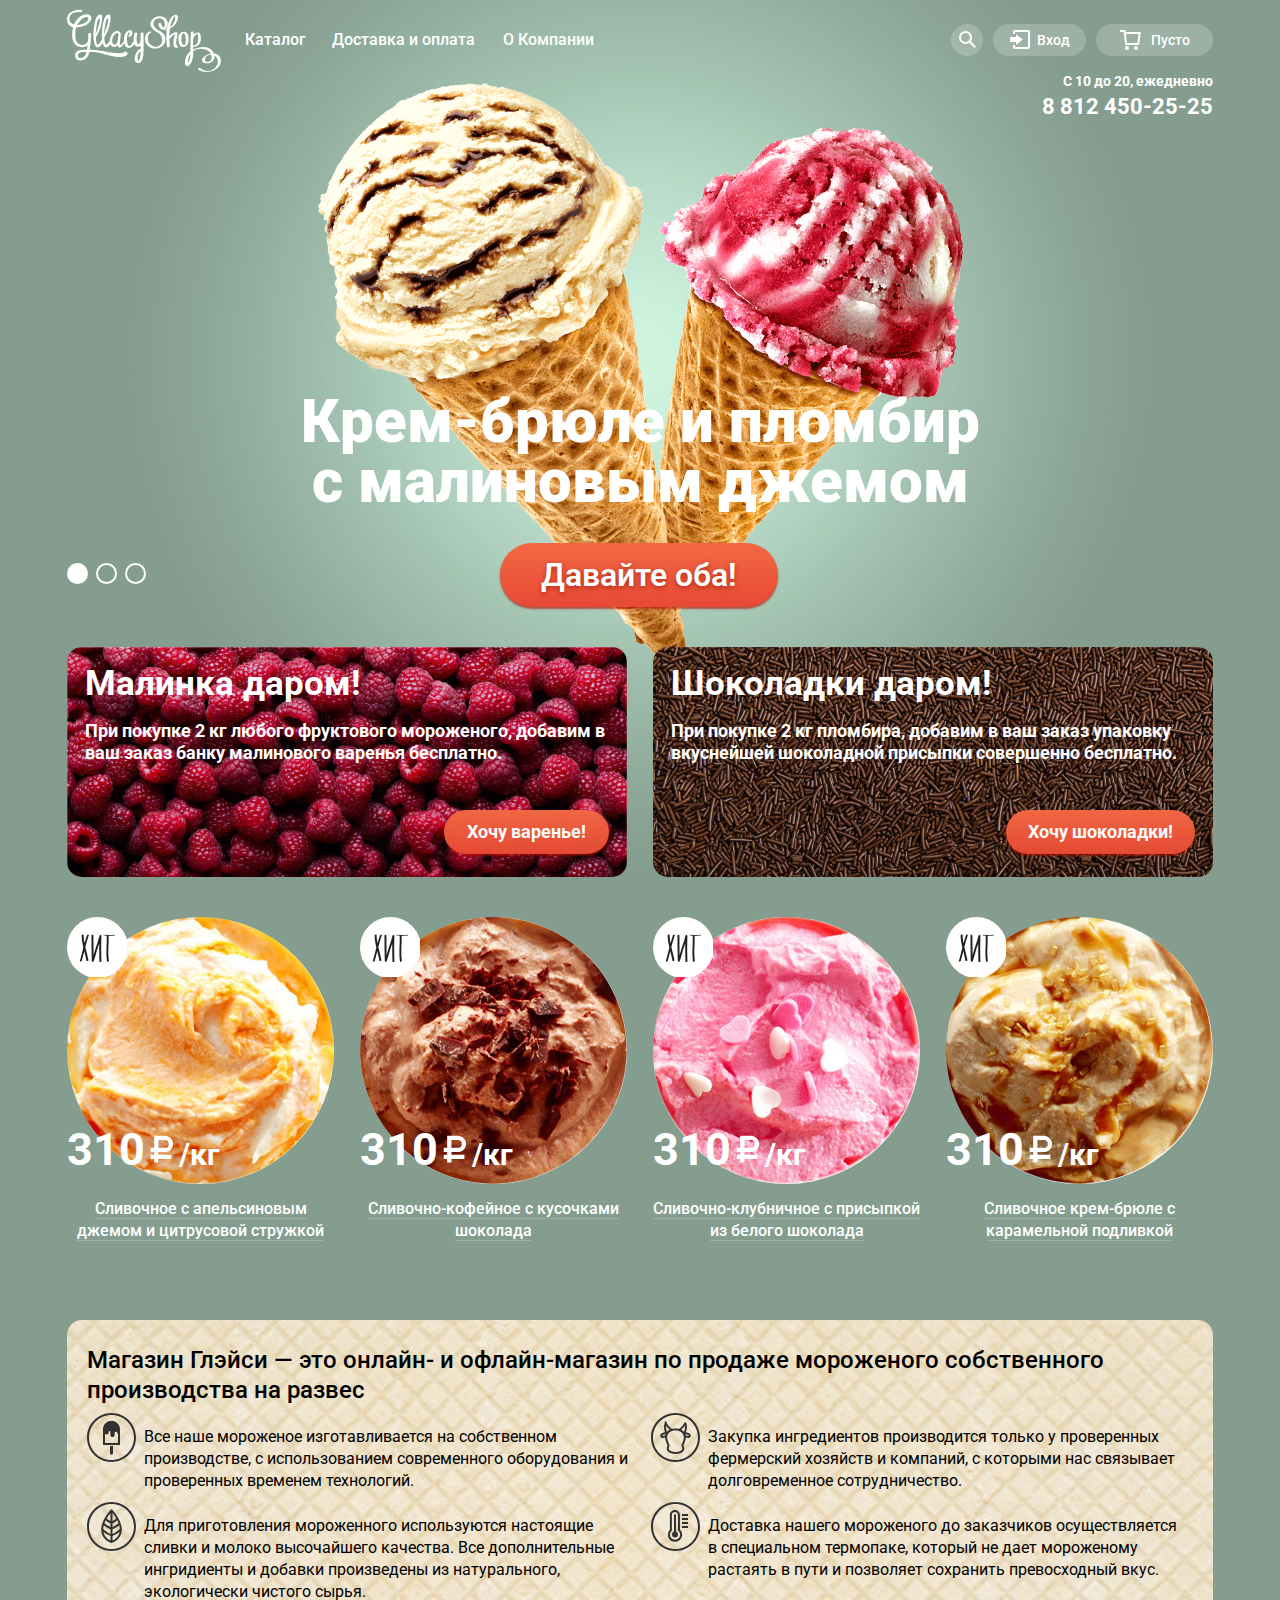
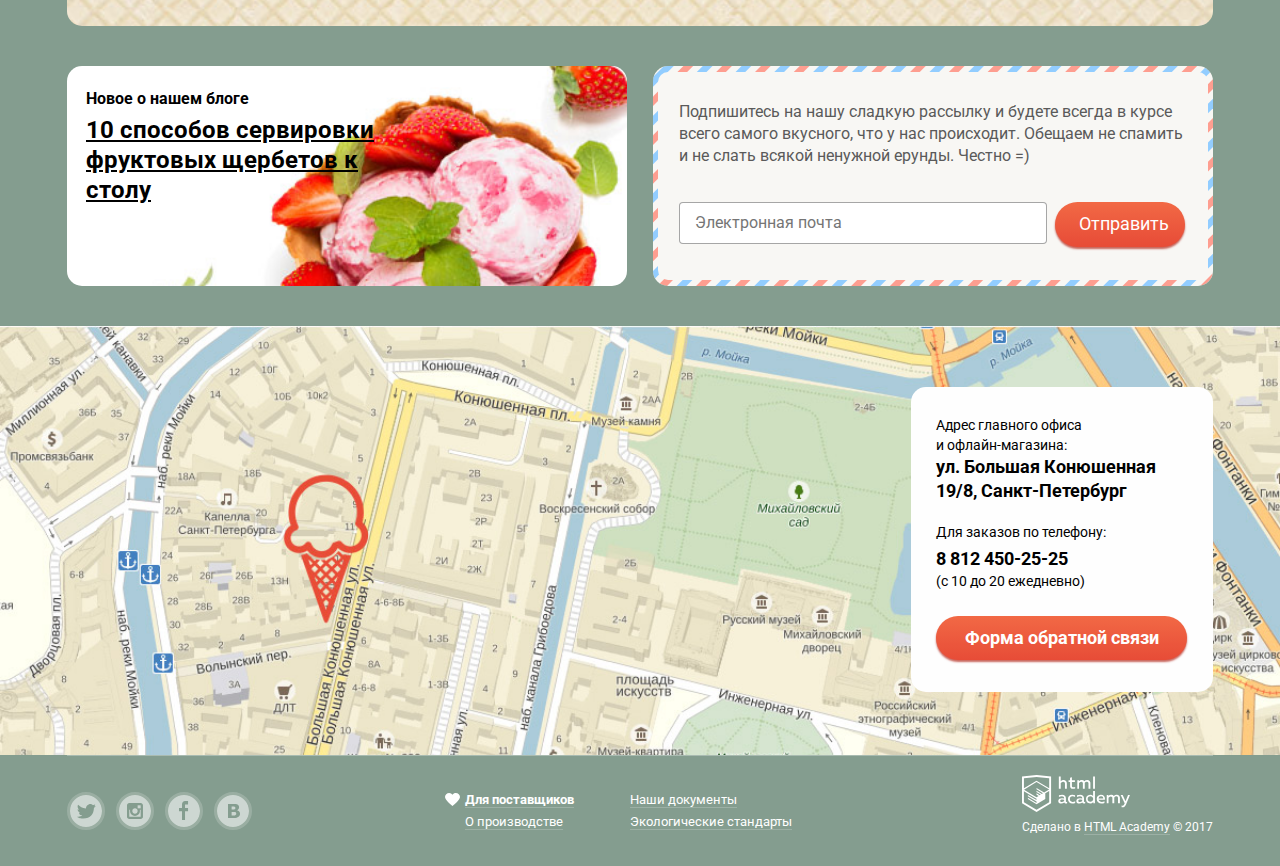
==== commit 0c4d0695: "финальные правки" ====
--- a/index.html
+++ b/index.html
@@ -94,7 +94,6 @@
               <li class="user_navigation dropdown-wrp-last user-nav-basket-white">
                 <a href="#" aria-label="Корзина товаров">
                   <svg xmlns="http://www.w3.org/2000/svg" width="21" height="20" viewBox="0 0 21 20"><path fill="#E84D37" d="M5.888 4.031L6.922 13h10.45l1.176-8.969z"/><circle  cx="6.984" cy="18" r="2"/><circle cx="15.984" cy="18" r="2"/><path fill="#343434" d="M5.657 2.031L5.422 0H0v2h3.64l1.5 13h13.988l1.699-12.969H5.657zM17.372 13H6.922L5.888 4.031h12.66L17.372 13z"/></svg>
-                  </svg>
                   <span class="two">Пусто</span>
                 </a>
               </li>
@@ -290,6 +289,7 @@
       </main>
       <div class="mymap">
         <iframe src="https://www.google.com/maps/embed?pb=!1m18!1m12!1m3!1d1680.626500259789!2d30.324913289047686!3d59.93856375735322!2m3!1f0!2f0!3f0!3m2!1i1024!2i768!4f13.1!3m3!1m2!1s0x4696310fca5ba729%3A0xea9c53d4493c879f!2z0JHQvtC70YzRiNCw0Y8g0JrQvtC90Y7RiNC10L3QvdCw0Y8g0YPQuy4sIDE5LCDQodCw0L3QutGCLdCf0LXRgtC10YDQsdGD0YDQsywgMTkxMTg2!5e0!3m2!1sru!2sru!4v1463165208330" width="1200" height="430" allowfullscreen=""></iframe>
+        <div class="container">  
           <div class="map_container">
             <div class="map_form">
               <p class="map_form_paragraph">Адрес главного офиса и офлайн-магазина:
@@ -321,6 +321,7 @@
             </div>
           </div>
         </div>
+      </div>
         <footer class="main_footer container">
           <article class="footer_social">
             <ul class="footer_social_list">
--- a/css/style.css
+++ b/css/style.css
@@ -339,6 +339,7 @@
 .container {
   width: 1146px;
   margin: 0 auto;
+  position: relative;
 }
 
 .main_header.container {
@@ -1463,7 +1464,7 @@
 .map_form {
   position: absolute;
   top: -375px;
-  right: 220px;
+  right: 0px;
   display: -webkit-box;
   display: -ms-flexbox;
   display: flex;
@@ -1963,9 +1964,9 @@
 }
 
 select[name=sort] {
-width: 330px;
+width: 100%;
 margin: 0;
-padding: 8px 22px 7px 11px;
+padding: 10px 22px 10px 11px;
 color: #fff;
 background-color: #aabcb2;
 background-image: url("../img/select-arrow.svg");
@@ -1973,6 +1974,7 @@
 background-position: 170px center;
 border: 0;
 min-height: 32px;
+-webkit-appearance: none;
 }
 
 .btn-filter, .container-buttons, .filter-cost, input[type=range], select[name=sort] {
@@ -2127,10 +2129,11 @@
 
 fieldset:nth-of-type(2) .container-buttons {
 padding-right: 5px;
+display: flex;
 }
 
 fieldset:last-of-type label {
-margin-right: 16px;
+margin-right: 18px;
 padding-left: 32px;
 }
 
